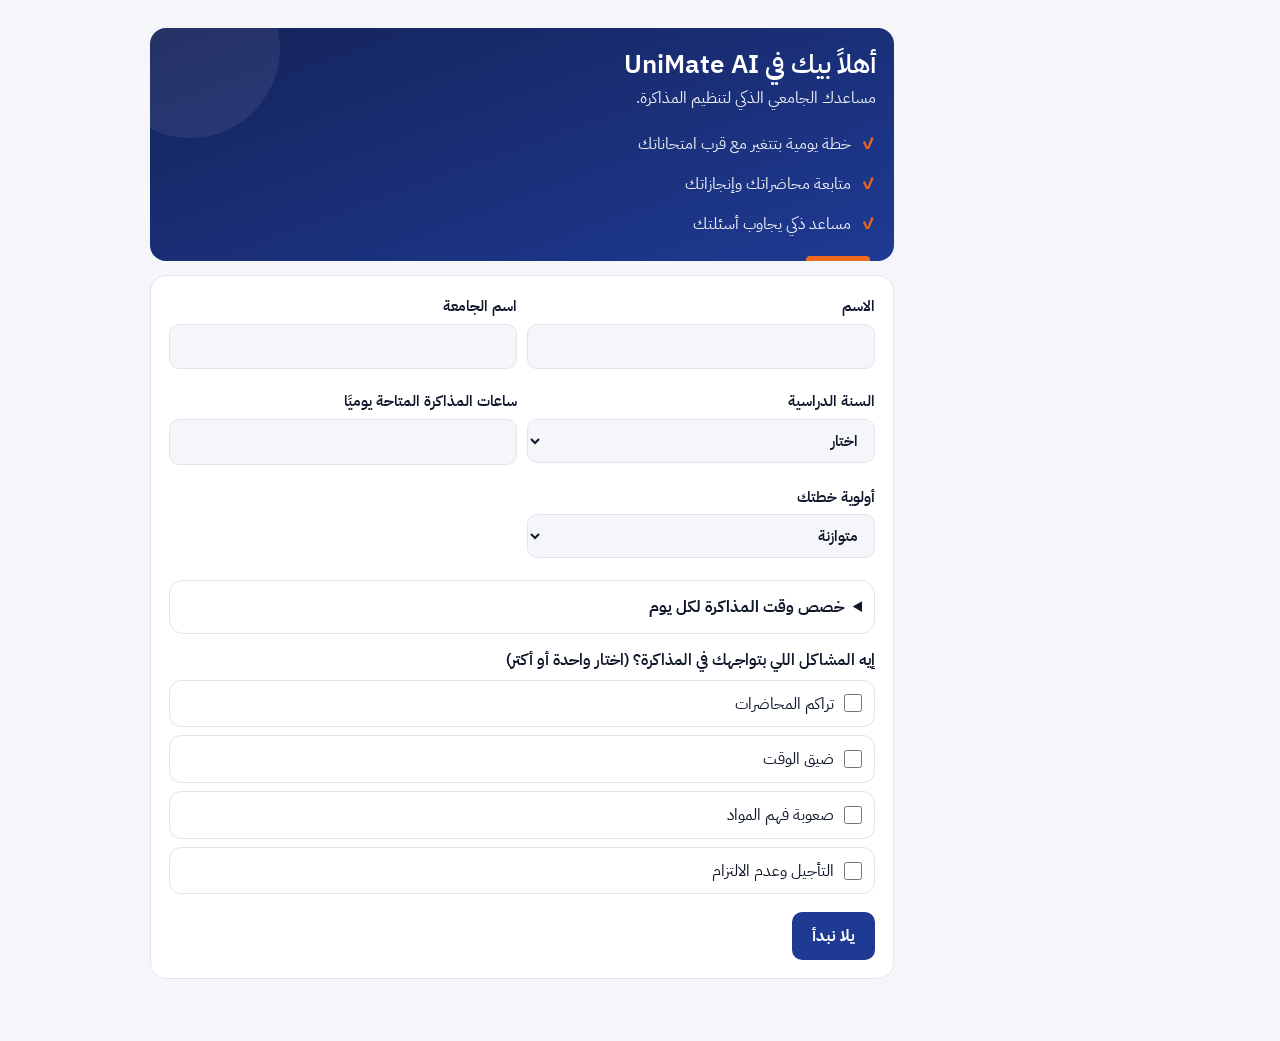
==== index.html @ f18b72de "Add files via upload" ====
<!DOCTYPE html>
<html lang="ar" dir="rtl">
<head>
<meta charset="UTF-8">
<meta name="viewport" content="width=device-width, initial-scale=1, viewport-fit=cover">
<link rel="manifest" href="manifest.webmanifest">
<meta name="theme-color" content="#1f3a93">
<meta name="mobile-web-app-capable" content="yes">
<meta name="apple-mobile-web-app-capable" content="yes">
<meta name="apple-mobile-web-app-title" content="UniMate">
<meta name="apple-mobile-web-app-status-bar-style" content="black-translucent">
<link rel="apple-touch-icon" href="apple-touch-icon.png">
<link rel="icon" href="icon-192.png">
<title>UniMate AI | مساعدك الجامعي الذكي</title>
<link rel="preconnect" href="https://fonts.googleapis.com">
<link rel="preconnect" href="https://fonts.gstatic.com" crossorigin>
<link href="https://fonts.googleapis.com/css2?family=IBM+Plex+Sans+Arabic:wght@400;500;600;700&display=swap" rel="stylesheet">
<style>
:root{--bg:#f5f6fa;--surface:#fff;--ink:#0f172a;--muted:#586177;--line:#e1e5ee;--brand:#1f3a93;--brand2:#1f3a93;--pink:#d6455d;--sun:#f26a1b;--mint:#0f9d6e;--sky:#0e8fd1;--soft:#e9edf8;--on:#0f172a;--shadow:0 1px 2px rgba(15,23,42,.05);
box-sizing:border-box;padding-top:env(safe-area-inset-top,0px);padding-bottom:env(safe-area-inset-bottom,0px)}
@media (prefers-color-scheme:dark){:root:not([data-theme="light"]){--bg:#0b1220;--surface:#131c30;--ink:#eaeef8;--muted:#9aa6c2;--line:#243149;--brand:#4f6fe8;--brand2:#4f6fe8;--soft:#19233f;--sun:#ff8a3d;--mint:#2fc79a;--sky:#4db5ec;--shadow:none}}
:root[data-theme="dark"]{--bg:#0b1220;--surface:#131c30;--ink:#eaeef8;--muted:#9aa6c2;--line:#243149;--brand:#4f6fe8;--brand2:#4f6fe8;--soft:#19233f;--sun:#ff8a3d;--mint:#2fc79a;--sky:#4db5ec;--shadow:none}
html{scroll-padding-top:env(safe-area-inset-top,0px)}
*{margin:0;padding:0;box-sizing:border-box}
[hidden]{display:none!important}
body{font-family:"IBM Plex Sans Arabic",Tahoma,"Segoe UI",Arial,sans-serif;background:var(--bg);color:var(--ink);line-height:1.7;min-height:100vh}
.wrap{max-width:800px;margin:0 auto;padding:16px 16px 110px}
.top{display:flex;align-items:center;gap:10px;padding:4px 0 16px;font-weight:800;font-size:1.15rem}
.logo{width:32px;height:32px;border-radius:10px;background:linear-gradient(135deg,var(--brand),var(--brand2));display:inline-grid;place-items:center;color:#fff;font-weight:800;font-size:1rem}
.beta{font-size:.7rem;font-weight:700;background:var(--soft);color:var(--brand);padding:0 10px;border-radius:99px}
.head{margin:4px 0 16px}
h2{font-size:1.55rem;font-weight:800;line-height:1.4}
h3{font-size:1.02rem;font-weight:800;margin-bottom:8px}
.muted{color:var(--muted)}
.card{background:var(--surface);border:1px solid var(--line);border-radius:18px;padding:18px;margin-bottom:14px;box-shadow:var(--shadow)}
.hero{background:linear-gradient(135deg,#1c35c4,var(--brand) 55%,#3f74ff);color:#fff;border:0;padding:24px}
.hero h2{font-size:1.6rem}
.hero p{opacity:.92}
.tiles{display:grid;grid-template-columns:repeat(3,1fr);gap:12px;margin-bottom:14px}
.tile{background:var(--surface);border:1px solid var(--line);border-radius:16px;padding:14px 16px;position:relative;overflow:hidden;box-shadow:var(--shadow)}
.tile::before{content:"";position:absolute;inset-block:0;inset-inline-start:0;width:5px;background:var(--a)}
.tile b{display:block;font-size:1.7rem;line-height:1.3;font-weight:800}
.tile span{font-size:.84rem;color:var(--muted);font-weight:600}
button{font:inherit;font-weight:700;background:var(--brand);color:#fff;border:0;border-radius:12px;padding:10px 20px;cursor:pointer;transition:filter .15s,transform .15s}
button:hover{filter:brightness(1.1)}
button:active{transform:scale(.98)}
button:disabled{opacity:.5;cursor:default}
button.ghost{background:transparent;color:var(--brand);border:1.5px solid var(--line)}
button.ghost:hover{background:var(--soft);filter:none}
button.sm{padding:5px 14px;font-size:.88rem}
:focus-visible{outline:3px solid var(--sky);outline-offset:2px}
label.f{display:block;font-weight:600;margin-bottom:10px;font-size:.94rem}
input[type=text],input[type=number],input[type=date],input[type=time],select{width:100%;font:inherit;color:var(--ink);background:var(--bg);border:1.5px solid var(--line);border-radius:12px;padding:9px 12px;margin-top:4px}
input:focus,select:focus{outline:none;border-color:var(--brand);box-shadow:0 0 0 3px var(--soft)}
.g2{display:grid;grid-template-columns:1fr 1fr;gap:10px}
.inl{display:flex;gap:8px;align-items:flex-end;flex-wrap:wrap}
.inl>*{flex:1;min-width:110px}
.inl>button{flex:0 0 auto}
.opt{display:flex;gap:10px;align-items:center;border:1.5px solid var(--line);border-radius:12px;padding:9px 12px;margin-bottom:8px;cursor:pointer}
.opt:has(input:checked){border-color:var(--brand);background:var(--soft)}
.opt input{accent-color:var(--brand);width:18px;height:18px}
fieldset{border:0;margin-bottom:10px}
legend{font-weight:600;margin-bottom:6px}
.bar{height:10px;border-radius:99px;background:var(--soft);overflow:hidden;margin:6px 0 12px}
.bar i{display:block;height:100%;background:var(--mint);border-radius:99px;transition:width .3s}
.row{display:flex;gap:12px;align-items:center;padding:10px 0;border-top:1px solid var(--line)}
.row:first-of-type{border-top:0}
.row input[type=checkbox]{width:20px;height:20px;accent-color:var(--mint)}
.row .t{flex:1}
.row .s{display:block;color:var(--muted);font-size:.84rem}
.row.done .n{text-decoration:line-through;color:var(--muted)}
.dot{width:10px;height:10px;border-radius:50%;flex:0 0 auto}
.chip{display:inline-block;border-radius:99px;padding:1px 12px;font-size:.84rem;font-weight:700;margin:2px 0 2px 6px;background:var(--soft)}
.chip.hot{background:var(--sun);color:var(--on)}
.timer{text-align:center}
.time{font-size:3.2rem;font-weight:800;font-variant-numeric:tabular-nums;line-height:1.2}
.timer .inl{justify-content:center}
.timer .inl>*{flex:0 0 auto}
.chat{display:grid;gap:8px;margin:12px 0;max-height:52vh;overflow-y:auto}
.msg{padding:10px 14px;border-radius:16px;white-space:pre-wrap;max-width:92%}
.msg.u{background:var(--brand);color:#fff;justify-self:start}
.msg.a{background:var(--soft);justify-self:end}
.wd{padding:10px 0;border-top:1px solid var(--line)}
.wd:first-of-type{border-top:0}
.wd.today b{color:var(--brand)}
.cls{background:var(--sky);color:var(--on)}
.badges{display:grid;grid-template-columns:repeat(auto-fit,minmax(120px,1fr));gap:10px}
.badge{text-align:center;border-radius:16px;padding:12px 6px;background:var(--soft);font-weight:700;font-size:.88rem}
.badge i{display:block;font-style:normal;font-size:1.8rem}
.badge.off{color:var(--muted);filter:grayscale(1);opacity:.6}
.bars{display:flex;gap:8px;align-items:flex-end;height:120px}
.bars div{flex:1;text-align:center;font-size:.75rem;color:var(--muted)}
.bars em{display:block;background:linear-gradient(var(--brand2),var(--brand));border-radius:8px 8px 0 0;min-height:4px}
.note{background:var(--soft);color:var(--ink);border-radius:14px;padding:12px 16px;margin-bottom:12px}
.empty{text-align:center;padding:28px 18px}
.feat{list-style:none;margin:0 0 16px}
.feat li{padding:6px 0 6px 0;color:var(--muted)}
.feat li::before{content:"✓";color:var(--mint);font-weight:800;margin-inline-end:10px}
.nav{position:fixed;bottom:calc(10px + env(safe-area-inset-bottom,0px));left:12px;right:12px;display:flex;justify-content:space-around;gap:2px;background:color-mix(in srgb,var(--surface) 88%,transparent);-webkit-backdrop-filter:blur(14px);backdrop-filter:blur(14px);border:1px solid var(--line);border-radius:24px;padding:6px;box-shadow:0 14px 34px -12px rgba(14,20,48,.35);z-index:5}
.nav .sec{display:none}
.nav button{background:none;box-shadow:none;color:var(--muted);padding:6px 2px;font-size:.72rem;line-height:1.3;flex:1;border-radius:12px;font-weight:600;display:flex;flex-direction:column;align-items:center;gap:1px}
.nav button .ic{display:block;height:22px}
.nav button[aria-current=page],.nav button.cur{color:var(--brand);background:var(--soft)}
.nav .more .ic svg{stroke-width:3.8}
.nav .more[aria-expanded=true]{color:var(--brand);background:var(--soft)}
.moreback{position:fixed;inset:0;z-index:6;background:rgba(14,20,48,.35)}
.moremenu{position:fixed;z-index:7;left:12px;bottom:calc(86px + env(safe-area-inset-bottom,0px));width:min(240px,calc(100vw - 24px));background:var(--surface);border:1px solid var(--line);border-radius:20px;padding:8px;box-shadow:0 20px 44px -14px rgba(14,20,48,.45);transform-origin:bottom left;animation:pop .16s ease-out}
.moremenu button{display:flex;align-items:center;gap:12px;width:100%;background:none;box-shadow:none;color:var(--ink);padding:11px 12px;border-radius:14px;font-size:.98rem;text-align:start}
.moremenu button:hover{background:var(--soft);filter:none}
.moremenu button[aria-current=page]{color:var(--brand);background:var(--soft)}
@keyframes pop{from{opacity:0;transform:translateY(8px) scale(.96)}to{opacity:1;transform:none}}
.bside{display:none}
.toast{position:fixed;left:50%;transform:translateX(-50%);bottom:calc(96px + env(safe-area-inset-bottom,0px));background:var(--ink);color:var(--bg);padding:10px 20px;border-radius:12px;font-weight:600;z-index:20;box-shadow:var(--shadow)}
dialog{border:0;border-radius:20px;padding:22px;max-width:340px;width:90%;margin:auto;background:var(--surface);color:var(--ink);box-shadow:0 20px 50px rgba(0,0,0,.3)}
dialog::backdrop{background:rgba(14,20,48,.55)}
dialog .inl{margin-top:16px;justify-content:flex-end}
dialog .inl>*{flex:0 0 auto}
@media (min-width:900px){
body{padding-inline-start:236px}
.top{display:none}
.wrap{padding:28px 28px 48px}
.nav{top:0;bottom:0;left:auto;right:0;width:236px;flex-direction:column;justify-content:flex-start;gap:4px;border:0;border-inline-start:1px solid var(--line);border-radius:0;box-shadow:none;background:var(--surface);-webkit-backdrop-filter:none;backdrop-filter:none;padding:22px 14px}
.nav .sec{display:flex}
.nav .more,#more{display:none!important}
.nav button{flex:0 0 auto;flex-direction:row;gap:12px;font-size:.98rem;padding:10px 14px;justify-content:flex-start}
.bside{display:flex;align-items:center;gap:10px;font-weight:800;font-size:1.15rem;padding:0 6px 18px}
.toast{bottom:28px}
}
@media (max-width:520px){.g2{grid-template-columns:1fr}.hero h2{font-size:1.35rem}.tiles{gap:8px}.tile{padding:12px}.tile b{font-size:1.4rem}}
@media (prefers-reduced-motion:reduce){*{transition:none!important}}
.forest{display:flex;flex-wrap:wrap;gap:4px;font-size:30px;line-height:1.2}
.lb{display:flex;gap:10px;align-items:center;padding:10px 12px;border-radius:12px}
.lb.me{background:color-mix(in srgb,var(--brand) 16%,transparent)}.lb .n{flex:1}.lb .r{width:30px;text-align:center}
@media (max-width:520px){input[type=text],input[type=number],input[type=date],input[type=time],select,textarea{font-size:16px}}
html{-webkit-tap-highlight-color:transparent}body{overscroll-behavior-y:none}
.picks{display:flex;gap:6px;flex-wrap:wrap;justify-content:center;margin:8px 0}
button.ghost.on{background:var(--soft);border-color:var(--brand)}
.plant{font-size:3.4rem;line-height:1.2;margin-top:4px}
.lb .bar{margin:2px 0 0;height:6px}
textarea{width:100%;font:inherit;color:var(--ink);background:var(--bg);border:1.5px solid var(--line);border-radius:12px;padding:9px 12px;margin-top:6px;resize:vertical}
textarea:focus{outline:none;border-color:var(--brand);box-shadow:0 0 0 3px var(--soft)}
body{background:radial-gradient(120% 55% at 100% 0,var(--soft),transparent 65%) fixed,var(--bg)}
.logo{box-shadow:0 6px 14px -6px var(--brand)}
.card{border-radius:22px;padding:20px}
.hero{position:relative;overflow:hidden;box-shadow:0 18px 40px -18px rgba(37,71,240,.55)}
.hero>*{position:relative;z-index:1}
.hero::before,.hero::after{content:"";position:absolute;border-radius:50%;background:rgba(255,255,255,.13)}
.hero::before{width:180px;height:180px;inset-inline-end:-50px;top:-70px}
.hero::after{width:100px;height:100px;inset-inline-end:90px;bottom:-60px;background:var(--sun);opacity:.3}
.tile{border-radius:18px}
.tile b{color:var(--ink)}
button{box-shadow:0 8px 16px -10px var(--brand)}
button.ghost,button.sm.ghost{box-shadow:none}
.opt{border-radius:14px}
.msg{border-radius:18px}
.card h3{font-size:1.06rem}
@media (min-width:900px){.nav .sec{display:flex}}
/* المساعد والاختبارات */
.picks,.seg{display:flex;gap:4px;background:var(--soft);padding:4px;border-radius:16px}
.picks{margin:4px 0 14px}
.picks button.ghost,.seg button.ghost{flex:1;background:transparent;border:0;color:var(--muted);border-radius:12px;box-shadow:none;padding:8px 10px}
.picks button.ghost.on,.seg button.ghost.on{background:var(--surface);color:var(--brand);box-shadow:var(--shadow)}
.seg{margin-top:4px}
.stack>div{margin-top:12px}
.sugg{display:flex;gap:8px;overflow-x:auto;padding:2px 0 12px;margin-bottom:2px;scrollbar-width:none}
.sugg::-webkit-scrollbar{display:none}
.sugg button{flex:0 0 auto;white-space:nowrap;border-radius:99px;background:var(--surface);box-shadow:none}
.chatcard{padding:14px}
.chat{min-height:240px;max-height:55vh;padding:4px 2px 8px;align-content:start;grid-auto-rows:max-content}
.msg{padding:11px 15px;line-height:1.75;width:fit-content;max-width:min(92%,680px)}
.msg.u{background:linear-gradient(135deg,var(--brand),var(--brand2));border-end-start-radius:6px;box-shadow:0 8px 18px -12px var(--brand)}
.msg.a{background:var(--bg);border:1px solid var(--line);border-end-end-radius:6px}
.composer{display:flex;gap:8px;align-items:center;background:var(--bg);border:1.5px solid var(--line);border-radius:99px;padding:5px 6px 5px 5px}
.composer:focus-within{border-color:var(--brand);box-shadow:0 0 0 3px var(--soft)}
.composer input[type=text]{flex:1;min-width:0;border:0;background:transparent;margin:0;box-shadow:none;padding:8px 14px}
.send{flex:0 0 auto;width:40px;height:40px;padding:0;border-radius:50%;display:grid;place-items:center;background:linear-gradient(135deg,var(--brand),var(--brand2))}.send svg{width:19px;height:19px}
.big{width:100%;padding:13px;font-size:1.05rem;margin-top:14px;background:linear-gradient(135deg,var(--brand),var(--brand2))}
input[type=file]{width:100%;font:inherit;color:var(--muted);background:var(--bg);border:2px dashed var(--line);border-radius:16px;padding:14px;margin-top:6px;cursor:pointer}
input[type=file]::file-selector-button{font:inherit;font-weight:700;background:var(--soft);color:var(--brand);border:0;border-radius:10px;padding:6px 14px;margin-inline-end:12px;cursor:pointer}
.qq{font-size:1.2rem;line-height:1.7;margin:8px 0 14px}
.opt.mc{position:relative;padding:12px 14px;gap:12px;border-radius:16px}
.opt.mc input{position:absolute;opacity:0;pointer-events:none}
.opt.mc:has(input:focus-visible){outline:3px solid var(--sky);outline-offset:2px}
.lt{flex:0 0 auto;width:32px;height:32px;border-radius:10px;display:grid;place-items:center;background:var(--soft);color:var(--brand);font-weight:800}
.opt.mc:has(input:checked) .lt{background:var(--brand);color:#fff}
.ring{width:140px;height:140px;border-radius:50%;margin:8px auto 12px;display:grid;place-items:center;position:relative;background:conic-gradient(var(--c) calc(var(--p)*1%),var(--soft) 0)}
.ring::before{content:"";position:absolute;inset:12px;border-radius:50%;background:var(--surface)}
.ring b{position:relative;font-size:2.1rem;font-weight:800;font-variant-numeric:tabular-nums}
.grp{border-radius:14px;padding:10px 14px;margin-top:10px}
.grp p+p{margin-top:4px}
.grp.ok{background:color-mix(in srgb,var(--mint) 15%,transparent)}
.grp.warn{background:color-mix(in srgb,var(--sun) 18%,transparent)}
.grp.tip{background:color-mix(in srgb,var(--sky) 15%,transparent)}
.qr{border-inline-start:5px solid var(--line)}
.qr.ok{border-inline-start-color:var(--mint)}
.qr.part{border-inline-start-color:var(--sun)}
.qr.bad{border-inline-start-color:var(--pink)}
.ans{border-radius:10px;padding:6px 12px;margin:6px 0;background:var(--bg)}
.ans.ok{background:color-mix(in srgb,var(--mint) 16%,transparent)}
.ans.bad{background:color-mix(in srgb,var(--pink) 14%,transparent)}
:root{--fd:"IBM Plex Sans Arabic",Tahoma,sans-serif}
h2,h3,.top,.bside,.logo,.tile b,.time,.ring b,.lt,.badge{font-family:var(--fd)}
h2{font-weight:700;line-height:1.5}
h3{font-weight:600}
.tile span,.muted{font-weight:500}
/* هوية احترافية: خط واحد، ألوان هادية، أسطح مسطحة */
body{background:var(--bg);font-size:1.02rem}
h2{font-weight:600;font-size:1.5rem}
h3{font-weight:600}
.tile b,.ring b{font-weight:600}
.logo{box-shadow:none;border-radius:9px}
.card{border-radius:16px;padding:18px;box-shadow:none}
.hero{background:linear-gradient(160deg,#14235a,var(--brand));box-shadow:none}
.hero::before{background:#fff;opacity:.07}
.hero::after{width:64px;height:5px;inset-inline-start:24px;inset-inline-end:auto;bottom:0;border-radius:4px 4px 0 0;background:var(--sun);opacity:1}
.tile{border-radius:14px;box-shadow:none}
button{box-shadow:none;border-radius:10px}
.big,.send{box-shadow:none}
.opt,.opt.mc{border-radius:12px}
.msg{border-radius:14px}
.msg.u{box-shadow:none}
input[type=text],input[type=number],input[type=date],input[type=time],select,textarea{border-radius:10px}
.moremenu{border-radius:16px;box-shadow:0 12px 32px -12px rgba(17,24,39,.35)}
@media (max-width:899px){.nav{border-radius:18px;box-shadow:0 8px 24px -12px rgba(17,24,39,.3)}}
/* الرئيسية */
.herobox{display:flex;align-items:center;justify-content:space-between;gap:16px}
.hero .dt{font-size:.85rem;opacity:.8;margin-bottom:2px}
.hero .ring.mini{flex:0 0 auto;width:76px;height:76px;margin:0;background:conic-gradient(var(--sun) calc(var(--p)*1%),rgba(255,255,255,.22) 0)}
.hero .ring.mini::before{inset:7px;background:rgba(10,20,70,.55)}
.hero .ring.mini b{font-size:1rem;color:#fff}
.exam{display:flex;align-items:center;gap:16px}
.exam .d{flex:0 0 auto;min-width:78px;text-align:center;border-radius:14px;padding:10px 8px;background:var(--soft);color:var(--brand)}
.exam .d b{display:block;font-size:1.9rem;line-height:1.15;font-weight:700;font-variant-numeric:tabular-nums}
.exam .d span{font-size:.8rem;font-weight:600}
.exam.hot .d{background:var(--sun);color:var(--on)}
.exam .i{display:grid;gap:2px}
.exam .i h3{margin:0}
.hd{display:flex;align-items:center;justify-content:space-between;margin-bottom:8px}
.hd h3{margin:0}
.mins{font-size:.82rem;font-weight:600;color:var(--muted);background:var(--bg);border-radius:99px;padding:2px 10px;white-space:nowrap}
.row{padding:12px 0}
.plan-options{border:1px solid var(--line);border-radius:14px;padding:12px;margin:12px 0}.plan-options>summary{font-weight:700;cursor:pointer}.plan-options .g2{margin-top:12px}
.missed-plan{border-inline-start:4px solid var(--sun)}.missed-plan h3{margin:0 0 8px}.missed-plan p{margin:6px 0}
/* الغابة */
.forest-streak{display:flex;align-items:center;gap:14px;background:linear-gradient(120deg,color-mix(in srgb,var(--sun) 13%,var(--surface)),var(--surface));border-color:color-mix(in srgb,var(--sun) 40%,var(--line))}.forest-streak .fire{font-size:2rem}.forest-streak h3{margin:0}.forest-streak p{margin:2px 0}.forest-streak.active .fire{filter:drop-shadow(0 0 8px #f26a1b)}.garden{position:relative;overflow:hidden;border-radius:14px;padding:16px 12px 0;margin-bottom:12px;background:linear-gradient(var(--soft),color-mix(in srgb,var(--mint) 12%,var(--surface)))}.forest-head{display:flex;align-items:flex-start;justify-content:space-between;gap:12px;margin:4px 0 16px}.forest-head h2{font-size:1.5rem}.forest-rank{width:46px;height:46px;flex:0 0 46px;padding:0;display:grid;place-items:center;font-size:1.35rem;border-radius:14px}.forest-rank[aria-expanded="true"]{background:var(--soft);color:var(--brand);border-color:var(--brand)}
.garden .forest{position:relative;z-index:1;align-items:flex-end;gap:0 4px;padding-bottom:16px;font-size:32px;line-height:1.1}
.garden::after{content:"";position:absolute;inset-inline:0;bottom:0;height:16px;background:color-mix(in srgb,var(--mint) 38%,var(--surface))}
.garden.empty{padding:26px 16px;text-align:center}
.garden.empty::after{display:none}
.lb:not(:last-child){border-bottom:1px solid var(--line)}
.lb.me{border-radius:12px;border-bottom-color:transparent}
.lb-person{display:flex;align-items:center;justify-content:space-between;gap:8px}.lb-streak{flex:0 0 auto;border-radius:999px;padding:2px 8px;background:color-mix(in srgb,var(--sun) 16%,var(--surface));color:var(--ink);font-size:.78rem;font-weight:700;white-space:nowrap}
.lb .r{font-size:1.2rem}
.lb:first-child .bar i{background:var(--sun)}
/* الجدول والامتحانات */
.wd{display:grid;grid-template-columns:78px 1fr;gap:12px;align-items:start;padding:12px 0}
.wd .dl{display:grid;line-height:1.4}
.wd .dl span{font-size:.82rem}
.wd.today{background:var(--soft);border-radius:14px;padding:12px;border-top-color:transparent}
.wd.today .dl b{color:var(--brand)}
.dc{display:flex;flex-wrap:wrap;gap:6px;align-items:center;min-height:30px}
.dc .chip{margin:0}
.chip.cls{background:color-mix(in srgb,var(--sky) 18%,transparent);color:var(--ink)}
.chip.cls b{color:var(--brand)}
.chip.st{background:var(--bg);border:1px solid var(--line);display:inline-flex;align-items:center;gap:6px}
.wd.today .chip.st{background:var(--surface)}
.exam .d b.t{font-size:1.05rem;line-height:1.6}
.exam.past{opacity:.6}
/* تقدمي */
.lvl{display:flex;align-items:center;gap:16px}
.lvl .ring{flex:0 0 auto;width:88px;height:88px;margin:0}
.lvl .ring::before{inset:9px}
.lvl .ring b{font-size:1.6rem}
.lvl h3{margin-bottom:2px}
.bars em{background:var(--brand);opacity:.5}
.bars .today em{background:var(--sun);opacity:1}
.bars .today{color:var(--ink);font-weight:600}
.badge:not(.off){border:1px solid color-mix(in srgb,var(--brand) 25%,transparent)}
.badge.off{background:transparent;border:1px dashed var(--line)}
/* حسابي والترحيب */
.who{display:flex;align-items:center;gap:14px}
.who h3{margin:0}
.av{flex:0 0 auto;width:52px;height:52px;border-radius:50%;display:grid;place-items:center;background:var(--brand);color:#fff;font-family:var(--fd);font-weight:600;font-size:1.4rem}
.hero .feat{margin:12px 0 0}
.hero .feat li{color:#fff;opacity:.92}
.hero .feat li::before{color:var(--sun)}
:root[data-theme="light"]{color-scheme:light}
:root[data-theme="dark"]{color-scheme:dark}
@media (prefers-color-scheme:dark){:root:not([data-theme="light"]){color-scheme:dark}}
.forest-quest{border:1px solid color-mix(in srgb,var(--mint) 30%,var(--line));background:linear-gradient(145deg,color-mix(in srgb,var(--mint) 9%,var(--surface)),var(--surface))}.questline{display:flex;align-items:center;gap:10px;margin:12px 0}.questline>span:first-child{font-size:1.5rem}.questline>div{flex:1}.questline b{display:block}.questline small{color:var(--muted)}.questline .bar{margin:6px 0 0}.quest-reward{border-radius:12px;background:color-mix(in srgb,var(--sun) 14%,var(--surface));padding:10px 12px;margin-top:10px}
/* التايمر */
.ring.tring{width:200px;height:200px;margin:14px auto}
.tring>*{position:relative}
.tring .plant{font-size:2.6rem;margin:0;line-height:1.1}
.tring .time{font-size:2.5rem;line-height:1.2}
.timer .picks button{padding:8px 4px;font-size:.85rem}
.timer #tGo{min-width:140px}
/* أرض الزراعة */
.plot{display:grid;grid-template-columns:repeat(6,1fr);gap:6px;padding:10px;border-radius:16px;background:color-mix(in srgb,var(--mint) 16%,var(--surface));border:1px solid var(--line)}
.cell{position:relative;aspect-ratio:1;border-radius:10px;display:grid;place-items:center;font-size:clamp(20px,6.4vw,32px);line-height:1;background:color-mix(in srgb,#9a6b3f 24%,var(--surface))}
.cell:not(.on)::after{content:"";width:5px;height:5px;border-radius:50%;background:color-mix(in srgb,#6b4423 40%,transparent)}
.cell.next{outline:2px dashed var(--mint);outline-offset:-3px}
.cell.next::after{content:"+";width:auto;height:auto;border-radius:0;background:none;color:var(--mint);font-size:1.1rem;font-weight:700}
.cell.on{background:color-mix(in srgb,var(--mint) 22%,var(--surface))}
.cell.new{background:color-mix(in srgb,var(--mint) 38%,var(--surface))}
.cell.new span{display:block;animation:plant .9s cubic-bezier(.3,1.5,.5,1) both}
.cell.new::before{content:"";position:absolute;inset:0;border-radius:10px;border:2px solid var(--mint);animation:ripple 1.3s ease-out both}
@keyframes plant{0%{transform:translateY(12px) scale(0);opacity:0}60%{transform:translateY(-4px) scale(1.3);opacity:1}100%{transform:none}}
@keyframes ripple{0%{transform:scale(.7);opacity:1}100%{transform:scale(1.35);opacity:0}}
@media (prefers-reduced-motion:reduce){.cell.new span,.cell.new::before{animation:none}}
:root{--sky1:#bfe0ff;--sky2:#f4faff;--sunc:#ffc31f;--hill1:#a9d6b8;--hill2:#84c79e;--gs1:#93d392;--gs2:#4fa86a;--leaf-a:#2fa05a;--leaf-b:#43b86c;--leaf-c:#238a4d;--pine:#1f7a4a;--trunk:#7a5230;--blossom:#f6a8c4;--blossom2:#e56f9c;--day:1;--night:0;}
@media (prefers-color-scheme:dark){:root:not([data-theme="light"]){--sky1:#0a1330;--sky2:#1b2a5c;--hill1:#1d4a45;--hill2:#17573f;--gs1:#1d6b4a;--gs2:#0f4a35;--leaf-a:#2d8a55;--leaf-b:#3aa066;--leaf-c:#1f6f43;--pine:#17603b;--trunk:#6a4a2e;--blossom:#e48ab0;--blossom2:#c95a86;--day:0;--night:1;}}
:root[data-theme="dark"]{--sky1:#0a1330;--sky2:#1b2a5c;--hill1:#1d4a45;--hill2:#17573f;--gs1:#1d6b4a;--gs2:#0f4a35;--leaf-a:#2d8a55;--leaf-b:#3aa066;--leaf-c:#1f6f43;--pine:#17603b;--trunk:#6a4a2e;--blossom:#e48ab0;--blossom2:#c95a86;--day:0;--night:1;}
.scene{border-radius:18px;overflow:hidden;border:1px solid color-mix(in srgb,var(--mint) 24%,var(--line));background:var(--sky1);box-shadow:0 12px 28px -18px rgba(17,55,39,.42)}
.scene svg{display:block;width:100%;height:auto}
.scene .s1{stop-color:var(--sky1)}.scene .s2{stop-color:var(--sky2)}
.scene .gs1{stop-color:var(--gs1)}.scene .gs2{stop-color:var(--gs2)}
.scene .day{opacity:var(--day)}.scene .night{opacity:var(--night)}
.scene .sun{fill:var(--sunc)}.scene .glow{fill:var(--sunc);opacity:.25}
.scene .moon{fill:#f3f1de}.scene .star{fill:#fff}.scene .cloud{fill:#fff;opacity:.85}
.scene .h1{fill:var(--hill1)}.scene .h2{fill:var(--hill2)}
.scene .gb{fill:#fff;opacity:.08}
.scene .tuft{fill:none;stroke:var(--gs2);stroke-width:1.6;stroke-linecap:round;opacity:.75}
.scene .sh{fill:#000;opacity:.15}
.scene .tkf{fill:var(--trunk)}.scene .tks{fill:none;stroke:var(--trunk);stroke-linecap:round}
.scene .l0{fill:var(--leaf-a)}.scene .l1{fill:var(--leaf-b)}.scene .l2{fill:var(--leaf-c)}
.scene .pn{fill:var(--pine)}
.scene .fr{fill:none;stroke:var(--leaf-b);stroke-width:3.4;stroke-linecap:round}
.scene .bl{fill:var(--blossom)}.scene .bl2{fill:var(--blossom2)}.scene .flowers{transform-box:fill-box;transform-origin:center;animation:flower-open .7s ease-out both}.scene .flowers circle{filter:drop-shadow(0 1px 1px rgba(92,39,57,.2))}
@keyframes flower-open{from{opacity:0;transform:scale(.2)}to{opacity:1;transform:scale(1)}}
.scene .hl{fill:#fff;opacity:.13}
.scene .gw{transform-box:fill-box;transform-origin:50% 100%}
.scene .gw.new{animation:sprout 1.1s cubic-bezier(.3,1.4,.5,1) both}
.scene .rip{fill:none;stroke:#fff;stroke-width:1.5;transform-box:fill-box;transform-origin:center;animation:rip 1.3s ease-out both}.scene .rare-tree{filter:drop-shadow(0 0 5px #f6a8c4)}.scene [data-tree-index]{cursor:pointer}
@keyframes sprout{0%{transform:scale(0)}60%{transform:scale(1.15,1.28)}100%{transform:none}}
@keyframes rip{0%{transform:scale(.4);opacity:.9}100%{transform:scale(2.6);opacity:0}}
@media (prefers-reduced-motion:reduce){.scene .gw.new{animation:none}.scene .rip{display:none}}
/* تحسين الصفحة الرئيسية */
.home-page{display:grid;gap:16px;max-width:900px;margin:0 auto}
.home-page>.card,.home-page>.tiles{margin:0}
.home-page .herobox{min-height:180px;padding:24px 26px}
.home-page .hero .dt{display:inline-flex;align-items:center;gap:6px;margin:0 0 8px;padding:5px 10px;border:1px solid rgba(255,255,255,.2);border-radius:99px;background:rgba(255,255,255,.08);font-weight:500}
.home-page .hero h2{font-size:1.65rem;margin:0 0 4px}
.home-page .hero p:not(.dt){margin:0;max-width:48ch;line-height:1.8}
.home-cta{margin-top:16px;padding:9px 15px;border:1px solid rgba(255,255,255,.32);border-radius:11px;background:rgba(255,255,255,.12);color:#fff;font-weight:600;transition:background .18s,transform .18s}
.home-cta:hover{background:rgba(255,255,255,.2);transform:translateY(-1px)}
.home-page .hero .ring.mini{width:84px;height:84px}
.home-page .home-stats{gap:12px;margin:0}
.home-page .home-stats .tile{min-height:92px;padding:14px 16px 12px;border-radius:15px;background:var(--surface);transition:transform .18s,border-color .18s}
.home-page .home-stats .tile:hover{transform:translateY(-2px);border-color:color-mix(in srgb,var(--a) 42%,var(--line))}
.home-page .home-stats .tile b{font-size:1.55rem;font-variant-numeric:tabular-nums}
.home-page .home-stats .tile span{display:block;margin-top:3px}
.home-page .exam{padding:16px 18px;border-inline-start:3px solid var(--sky)}
.home-page .exam.hot{border-inline-start-color:var(--sun)}
.home-page .daily-plan{padding:20px 22px}
.home-page .daily-plan .hd{align-items:center;margin-bottom:12px}
.home-page .section-kicker{display:block;margin-bottom:2px;color:var(--brand);font-size:.78rem;font-weight:700;letter-spacing:.02em}
.home-page .daily-plan .hd h3{font-size:1.2rem}
.home-page .plan-mode{display:inline-flex;align-items:center;justify-content:center;padding:6px 10px;border:1px solid var(--line);border-radius:99px;background:var(--bg);color:var(--muted);font-size:.78rem;font-weight:600;white-space:nowrap}
.home-page .bar{height:8px;margin:12px 0 8px}
.home-page .daily-plan .row{gap:12px;padding:13px 4px;border-color:color-mix(in srgb,var(--line) 75%,transparent)}
.home-page .daily-plan .row:first-of-type{border-top:0}
.home-page .daily-plan .mins{padding:4px 10px}
@media(max-width:520px){.home-page{gap:12px}.home-page .herobox{min-height:150px;padding:18px;gap:10px}.home-page .hero h2{font-size:1.35rem}.home-page .hero .ring.mini{width:66px;height:66px}.home-page .home-stats{gap:7px}.home-page .home-stats .tile{min-height:82px;padding:11px 9px}.home-page .home-stats .tile b{font-size:1.3rem}.home-page .home-stats .tile span{font-size:.75rem}.home-page .daily-plan{padding:16px 14px}.home-page .daily-plan .hd{align-items:flex-start;gap:8px}.home-page .plan-mode{font-size:.7rem;padding:5px 8px}}/* لمسات التوازن البصري للوحة الرئيسية */
.home-page{gap:14px}
.home-page .hero{background:linear-gradient(135deg,#17264b 0%,color-mix(in srgb,var(--brand) 76%,#17264b) 58%,var(--brand) 100%);border-radius:18px}
.home-page .hero::after{display:none}
.home-page .hero::before{width:220px;height:220px;inset-inline-end:-72px;top:-112px;background:#fff;opacity:.06}
.home-page .hero .dt{border-color:rgba(255,255,255,.16);background:rgba(255,255,255,.07);letter-spacing:.01em}
.home-page .home-cta{display:inline-flex;align-items:center;gap:7px;background:#fff;color:#17264b;border:0;font-weight:700;padding:10px 16px;box-shadow:0 5px 14px rgba(4,12,35,.16)}
.home-page .home-cta:hover{background:#f2f5ff;transform:translateY(-1px)}
.home-page .home-stats .tile{overflow:hidden;border:1px solid var(--line);box-shadow:0 2px 8px rgba(10,20,50,.025)}
.home-page .home-stats .tile::before{width:3px}
.home-page .home-stats .tile b{letter-spacing:-.02em}
.home-page .exam{border-radius:16px;background:linear-gradient(100deg,var(--surface),color-mix(in srgb,var(--sky) 5%,var(--surface)))}
.home-page .daily-plan{border-radius:18px;border-top:2px solid color-mix(in srgb,var(--brand) 55%,var(--line))}
.home-page .daily-plan .row{border-radius:10px;transition:background .16s,padding .16s}
.home-page .daily-plan .row:hover{background:color-mix(in srgb,var(--soft) 58%,transparent);padding-inline:9px}
.home-page .daily-plan .row.done{opacity:.78}
.home-page .daily-plan .dot{box-shadow:0 0 0 3px color-mix(in srgb,var(--soft) 72%,transparent)}
@media(max-width:520px){.home-page{gap:11px}.home-page .hero{border-radius:16px}.home-page .home-cta{padding:8px 12px;font-size:.86rem}.home-page .daily-plan .row:hover{padding-inline:4px}}/* بطاقة المزاج اليومية */
.mood-card{padding:18px 20px;border-radius:18px;background:linear-gradient(120deg,color-mix(in srgb,var(--brand) 4%,var(--surface)),var(--surface))}
.mood-heading{display:flex;align-items:center;gap:11px;margin-bottom:14px}
.mood-spark{display:grid;place-items:center;flex:0 0 38px;height:38px;border-radius:12px;background:var(--soft);color:var(--brand);font-size:1.2rem}
.mood-heading h3{margin:0 0 2px;font-size:1.05rem}
.mood-heading p{margin:0;font-size:.84rem}
.mood-grid{display:grid;grid-template-columns:repeat(3,minmax(0,1fr));gap:9px}
.mood-option{display:flex;flex-direction:column;align-items:center;justify-content:center;gap:5px;min-height:72px;padding:9px 6px;border:1px solid var(--line);border-radius:13px;background:var(--surface);color:var(--ink);font:inherit;font-size:.88rem;font-weight:600;box-shadow:none;transition:border-color .16s,background .16s,transform .16s}
.mood-option:hover{transform:translateY(-1px);border-color:color-mix(in srgb,var(--brand) 40%,var(--line))}
.mood-option.selected{border-color:var(--brand);background:var(--soft);color:var(--brand);box-shadow:0 0 0 2px color-mix(in srgb,var(--brand) 10%,transparent)}
.mood-emoji{font-size:1.25rem;line-height:1.2}
.mood-tip{display:flex;align-items:center;justify-content:space-between;gap:12px;margin-top:12px;padding:11px 12px;border-radius:12px;background:color-mix(in srgb,var(--mint) 9%,var(--surface));border:1px solid color-mix(in srgb,var(--mint) 20%,var(--line))}
.mood-tip p{margin:0;font-size:.88rem;line-height:1.65}
.mood-tip button{flex:0 0 auto;white-space:nowrap}
@media(max-width:520px){.mood-card{padding:15px}.mood-grid{gap:7px}.mood-option{min-height:68px;font-size:.82rem}.mood-tip{align-items:stretch;flex-direction:column}.mood-tip button{width:100%}}/* إرشادات عملية حسب المزاج */
.mood-context{margin-top:2px!important;font-size:.78rem!important}
.mood-guidance{margin-top:13px;padding:14px;border:1px solid var(--line);border-radius:14px;background:var(--bg)}
.mood-target{display:grid;gap:3px}
.mood-target-label{color:var(--brand);font-size:.76rem;font-weight:700}
.mood-target b{font-size:1rem}
.mood-target p{margin:0;font-size:.82rem}
.mood-steps{display:grid;gap:8px;list-style:none;margin:13px 0;padding:0}
.mood-steps li{display:flex;align-items:flex-start;gap:9px;font-size:.85rem;line-height:1.55}
.step-num{display:grid;place-items:center;flex:0 0 22px;height:22px;border-radius:50%;background:var(--soft);color:var(--brand);font-size:.74rem;font-weight:700}
.mood-start{width:100%;margin-top:2px}/* نظام مرئي موحد للرئيسية */
.home-page{--home-accent:var(--brand);--home-support:var(--mint);gap:15px}
.home-page .card:not(.hero){border:1px solid var(--line);border-radius:17px;background:var(--surface);padding:19px 21px}
.home-page .hero{border-radius:18px;background:linear-gradient(135deg,#17264b 0%,color-mix(in srgb,var(--brand) 80%,#17264b) 64%,var(--brand) 100%)}
.home-page .hero::after{display:none}
.home-page .hero h2{font-size:1.55rem;line-height:1.4;font-weight:700}
.home-page .home-cta{display:inline-flex;align-items:center;justify-content:center;gap:8px;background:#fff;color:#17264b;border:0;border-radius:11px;font-weight:700;padding:10px 16px}
.home-page .home-cta .ic,.home-page .mood-start .ic{display:inline-flex;height:20px}
.home-page .home-cta .ic svg,.home-page .mood-start .ic svg{width:19px;height:19px}
.home-page .home-stats .tile{border:1px solid var(--line);border-radius:15px;background:var(--surface);padding:13px 16px}
.home-page .home-stats .tile::before{width:3px}
.home-page .home-stats .tile b{font-size:1.55rem;color:var(--ink);font-weight:700}
.home-page .metric-label{display:flex!important;align-items:center;gap:7px;margin-top:5px;color:var(--muted);font-size:.82rem}
.home-page .metric-icon{display:inline-flex;align-items:center;color:var(--home-accent)}
.home-page .metric-icon .ic{display:inline-flex;height:17px}
.home-page .metric-icon svg{width:16px;height:16px}
.home-page .home-stats .tile:nth-child(2) .metric-icon{color:var(--home-support)}
.home-page .mood-spark .ic,.home-page .mood-icon .ic{display:inline-flex;height:22px}
.home-page .mood-spark svg,.home-page .mood-icon svg{width:21px;height:21px}
.home-page .mood-icon{display:inline-flex;color:var(--home-accent)}
.home-page .mood-option.selected .mood-icon{color:var(--home-support)}
.home-page .mood-option{border-radius:12px}
.home-page .mood-guidance{border-radius:12px;background:color-mix(in srgb,var(--home-support) 5%,var(--surface))}
.home-page .mood-start{display:flex;align-items:center;justify-content:center;gap:8px;background:var(--home-accent);color:#fff;border-radius:11px}
.home-page .section-kicker,.home-page .mood-target-label{color:var(--home-accent)}
.home-page .exam{border-radius:15px}
@media(max-width:520px){.home-page{gap:11px}.home-page .card:not(.hero){padding:15px}.home-page .hero h2{font-size:1.35rem}.home-page .home-cta{padding:8px 12px;font-size:.86rem}.home-page .home-stats .tile{padding:11px 9px}.home-page .metric-label{font-size:.72rem;gap:5px}}/* شكل بديل لبطاقة المزاج */
.home-page .mood-card{position:relative;overflow:hidden;border-inline-start:3px solid var(--home-accent);background:linear-gradient(115deg,color-mix(in srgb,var(--home-accent) 3%,var(--surface)),var(--surface) 50%)}
.home-page .mood-heading{gap:12px;margin-bottom:16px}
.home-page .mood-spark{flex-basis:42px;height:42px;border-radius:50%;background:color-mix(in srgb,var(--home-accent) 10%,var(--surface));color:var(--home-accent)}
.home-page .mood-kicker{display:block;margin-bottom:1px;color:var(--home-accent);font-size:.7rem;font-weight:700;letter-spacing:.04em}
.home-page .mood-heading h3{font-size:1.08rem;margin:0}
.home-page .mood-heading p{margin-top:2px;line-height:1.55}
.home-page .mood-grid{display:flex;gap:8px}
.home-page .mood-option{flex:1;flex-direction:row;justify-content:center;gap:7px;min-height:54px;padding:7px 9px;border-radius:13px;background:var(--bg);font-size:.85rem}
.home-page .mood-icon{display:grid;place-items:center;flex:0 0 30px;width:30px;height:30px;border-radius:50%;background:var(--soft);color:var(--brand)}
.home-page .mood-icon .ic{height:18px}
.home-page .mood-icon svg{width:18px;height:18px}
.home-page .mood-option.selected{border-color:var(--home-support);background:color-mix(in srgb,var(--home-support) 8%,var(--surface));color:var(--ink);box-shadow:0 0 0 2px color-mix(in srgb,var(--home-support) 12%,transparent)}
.home-page .mood-option.selected .mood-icon{background:var(--home-support);color:#fff}
.home-page .mood-guidance{border:0;border-radius:12px;background:var(--bg)}
@media(max-width:520px){.home-page .mood-grid{gap:6px}.home-page .mood-option{gap:5px;min-height:50px;padding:6px 5px;font-size:.76rem}.home-page .mood-icon{flex-basis:26px;width:26px;height:26px}.home-page .mood-icon svg{width:16px;height:16px}.home-page .mood-heading p{font-size:.78rem}}/* توزيع اختيارات المزاج الخمسة */
.home-page .mood-grid{display:grid;grid-template-columns:repeat(6,minmax(0,1fr));gap:8px}
.home-page .mood-option{grid-column:span 2;min-width:0}
.home-page .mood-option:nth-child(4){grid-column:2/span 2}
.home-page .mood-option:nth-child(5){grid-column:4/span 2}
@media(max-width:520px){.home-page .mood-grid{grid-template-columns:repeat(2,minmax(0,1fr));gap:7px}.home-page .mood-option{grid-column:auto;min-height:50px;padding:6px 8px;font-size:.79rem}.home-page .mood-option:nth-child(4){grid-column:auto}.home-page .mood-option:nth-child(5){grid-column:1/-1;width:calc(50% - 4px);justify-self:center}}/* ترتيب البداية: مهام اليوم تظهر مباشرة بعد الترحيب */
.home-page>.hero{order:0}
.home-page>.daily-plan{order:1}
.home-page>.home-stats{order:2}
.home-page>.exam{order:3}
.home-page>.mood-card{order:4}
.home-page>.missed-plan{order:5}</style>
</head>
<body>
<div class="wrap">
  <div class="top"><span class="logo">U</span>UniMate AI<span class="beta">تجريبي</span></div>
  <main id="view"></main>
</div>
<nav class="nav" id="nav" hidden aria-label="التنقل"></nav>
<div id="more" hidden></div>
<div id="toast" class="toast" role="status" hidden></div>
<dialog id="dlg"><form method="dialog"><p id="dmsg"></p><div class="inl"><button value="no" class="ghost">إلغاء</button><button value="ok">تأكيد</button></div></form></dialog>

<script>
/* المساعد الذكي: بعد نشر الدالة على Supabase حط الرابط والمفتاح العام (anon) هنا */
const AI_URL = "https://meavuwntikizkfjhtnbd.supabase.co/functions/v1/quick-service";
const AI_KEY = "sb_publishable_IClfN-hW7TnDtlqM_-1xVg_DhxUlBmO";
const KEY = "unimate-v2", PAL = ["#1f3a93", "#f26a1b", "#0f9d6e", "#0e8fd1", "#c2415a"];
const DAYS = ["الأحد", "الإثنين", "الثلاثاء", "الأربع", "الخميس", "الجمعة", "السبت"];
const TABS = [["home", "الرئيسية"], ["focus", "التركيز"], ["forest", "الغابة"], ["ai", "المساعد"], ["subjects", "موادي"], ["schedule", "الجدول"], ["exams", "امتحانات"], ["progress", "تقدمي"], ["account", "حسابي"]];
const HINTS = { "تراكم المحاضرات": "صفّي محاضرة متأخرة الأول", "ضيق الوقت": "ركّز على الأكتر تكرارًا في الامتحان", "صعوبة فهم المواد": "اشرحها بصوتك كأنك بتعلّم زميلك", "التأجيل وعدم الالتزام": "ابدأ بـ10 دقايق بس" };
const PLAN_MODES = [["balanced", "متوازنة"], ["exam", "الامتحان الأقرب"], ["catchup", "المحاضرات المتراكمة"], ["hard", "المواد الأصعب"]];
const planModeName = mode => (PLAN_MODES.find(x => x[0] === mode) || PLAN_MODES[0])[1];
const probs = p => Array.isArray(p.problems) ? p.problems : p.problem ? [p.problem] : [];
const hintToday = () => { const a = probs(S.profile).filter(k => HINTS[k]); return a.length ? HINTS[a[new Date().getDate() % a.length]] : ""; };
const applyTheme = () => { const t = S.theme, r = document.documentElement; if (t === "light" || t === "dark") r.dataset.theme = t; else delete r.dataset.theme; };
const $ = id => document.getElementById(id);
const uid = () => Date.now().toString(36) + Math.random().toString(36).slice(2, 5);
const iso = d => d.getFullYear() + "-" + String(d.getMonth() + 1).padStart(2, "0") + "-" + String(d.getDate()).padStart(2, "0");
const dnum = s => { const [y, m, d] = s.split("-").map(Number); return Date.UTC(y, m - 1, d) / 864e5; };

/* بناء عناصر الصفحة بأمان (textContent فقط) */
function h(tag, p = {}, ...kids) {
  const n = document.createElement(tag); let val;
  for (const [k, v] of Object.entries(p)) {
    if (k === "class") n.className = v;
    else if (k.startsWith("on")) n.addEventListener(k.slice(2), v);
    else if (k === "value") val = v;
    else if (v === true) n.setAttribute(k, "");
    else if (v !== false && v != null) n.setAttribute(k, v);
  }
  kids.flat(9).forEach(x => { if (x != null && x !== false) n.append(x.nodeType ? x : document.createTextNode(x)); });
  if (val !== undefined) n.value = val;
  return n;
}

/* طبقة التخزين: دلوقتي المتصفح، وبعدين تتبدّل بـ Supabase من غير ما نغيّر باقي الكود */
const store = {
  load() { try { return JSON.parse(localStorage.getItem(KEY)); } catch (e) { return null; } },
  save(s) { try { localStorage.setItem(KEY, JSON.stringify(s)); } catch (e) {} },
  clear() { try { localStorage.removeItem(KEY); } catch (e) {} }
};
let S = store.load() || { profile: null, subjects: [], exams: [], classes: [], done: {} };
let tab = "home", plotSel = null, treeFocus = null;
let syncT; const commit = () => { store.save(S); render(); if (S.notifOn) { clearTimeout(syncT); syncT = setTimeout(() => syncNotif(), 1500); } };

/* ---------- الخطة الذكية ---------- */
function nextExam(sid, t) {
  const d = S.exams.filter(e => e.sid === sid && dnum(e.date) >= t).map(e => dnum(e.date) - t);
  return d.length ? Math.min(...d) : null;
}
function dailyHoursFor(date) {
  const dayHours = S.profile.dayHours && S.profile.dayHours[date.getDay()];
  return Math.max(0, dayHours === undefined ? (Number(S.profile.hours) || 0.5) : Number(dayHours));
}
function completedAfter(id, sourceDate, throughDate) {
  return Object.entries(S.done || {}).some(([key, value]) => {
    const split = key.indexOf("|"), day = key.slice(0, split), taskId = key.slice(split + 1);
    return value && taskId === id && day > sourceDate && day <= throughDate;
  });
}
function carryForDate(date) {
  const day = iso(date), todayNum = dnum(day);
  return (S.planCarry || []).filter(x => x.targetDate && dnum(x.targetDate) <= todayNum && !completedAfter(x.id, x.sourceDate, day));
}
function rememberPlan(day, plan) {
  S.planHistory = S.planHistory || {};
  const snapshot = plan.map(({ id, name, c, min, left, undone }) => ({ id, name, c, min, left, undone }));
  if (JSON.stringify(S.planHistory[day]) !== JSON.stringify(snapshot)) S.planHistory[day] = snapshot;
  const cutoff = dnum(day) - 30;
  Object.keys(S.planHistory).forEach(k => { if (dnum(k) < cutoff) delete S.planHistory[k]; });
  S.planCarry = (S.planCarry || []).filter(x => dnum(day) - dnum(x.sourceDate) <= 30 && !completedAfter(x.id, x.sourceDate, day));
  store.save(S);
}
function missedPlanTasks(today) {
  const cutoff = dnum(today) - 7, seen = new Set(), missed = [];
  const history = S.planHistory || {}, dismissed = S.planDismissed || {};
  Object.keys(history).sort().forEach(day => {
    if (day >= today || dnum(day) < cutoff) return;
    (history[day] || []).forEach(task => {
      if (!S.subjects.some(s => s.id === task.id)) return;
      if (seen.has(task.id)) return;
      const key = day + "|" + task.id;
      if (S.done[key] || dismissed[key] || completedAfter(task.id, day, today)) return;
      const alreadyCarried = (S.planCarry || []).some(x => x.id === task.id && x.sourceDate === day && !completedAfter(x.id, x.sourceDate, today));
      if (alreadyCarried) { seen.add(task.id); return; }
      seen.add(task.id);
      missed.push({ ...task, sourceDate: day });
    });
  });
  return missed;
}
function handleMissedPlans(tasks, mode, today) {
  const ids = new Set(tasks.map(x => x.id));
  S.planCarry = (S.planCarry || []).filter(x => !tasks.some(t => t.id === x.id && t.sourceDate === x.sourceDate));
  if (mode === "skip") {
    S.planDismissed = S.planDismissed || {};
    tasks.forEach(x => { S.planDismissed[x.sourceDate + "|" + x.id] = true; });
    S.planCarry = S.planCarry.filter(x => !ids.has(x.id));
  } else {
    let days = [today];
    if (mode === "today" && dailyHoursFor(new Date(today + "T00:00:00")) === 0) {
      days = [];
      for (let i = 1; i <= 7; i++) { const d = new Date(today + "T00:00:00"); d.setDate(d.getDate() + i); if (dailyHoursFor(d) > 0) { days.push(iso(d)); break; } }
      if (!days.length) { const d = new Date(today + "T00:00:00"); d.setDate(d.getDate() + 1); days.push(iso(d)); }
    }
    if (mode === "week") {
      days = [];
      for (let i = 1; i <= 7; i++) {
        const d = new Date(today + "T00:00:00"); d.setDate(d.getDate() + i);
        if (dailyHoursFor(d) > 0) days.push(iso(d));
      }
      if (!days.length) { const d = new Date(today + "T00:00:00"); d.setDate(d.getDate() + 1); days.push(iso(d)); }
    }
    tasks.forEach((x, i) => S.planCarry.push({ id: x.id, name: x.name, c: x.c, min: x.min, sourceDate: x.sourceDate, targetDate: days[i % days.length] }));
  }
  commit();
  toast(mode === "today" ? "اتضافت للخطة، ووقتها هيتوزع على باقي المواد." : mode === "week" ? "وزّعت المهام الفائتة على الأيام المتاحة في الأسبوع." : "تمام، شلت المهام دي من قائمة التعويض.");
}
function missedPlanCard(tasks, today) {
  return h("div", { class: "card missed-plan" }, h("h3", {}, "في مهام فاتتك 🌿"),
    h("p", { class: "muted" }, tasks.map(x => x.name).join("، ") + " · حوالي " + tasks.reduce((a, x) => a + x.min, 0) + " دقيقة."),
    h("p", { class: "muted" }, "اختار ننقلها لخطة النهارده أو نوزعها على الأيام المتاحة."),
    h("div", { class: "inl" }, h("button", { class: "sm", onclick: () => handleMissedPlans(tasks, "today", today) }, dailyHoursFor(new Date(today + "T00:00:00")) > 0 ? "لخطة النهارده" : "لأول يوم متاح"),
      h("button", { class: "ghost sm", onclick: () => handleMissedPlans(tasks, "week", today) }, "وزّعها على الأسبوع"),
      h("button", { class: "ghost sm", onclick: () => handleMissedPlans(tasks, "skip", today) }, "تجاهل")));
}
function planFor(date) {
  const total = dailyHoursFor(date) * 60, t = dnum(iso(date));
  if (total < 15) return [];
  const mode = S.profile.planMode || "balanced";
  const carries = carryForDate(date), carryIds = new Set(carries.map(x => x.id));
  let list = S.subjects.map(s => {
    const left = nextExam(s.id, t), undone = s.lectures.filter(l => !l.done).length;
    const urgency = left === null ? 0.6 : Math.min(3, 14 / (left + 1));
    const backlog = Math.min(undone, 10) * 0.05;
    let w = s.diff * (1 + urgency) * (1 + backlog);
    if (mode === "exam") w = s.diff * (1 + (left === null ? 0.1 : Math.min(5, 35 / (left + 1)))) * (1 + backlog * 0.35);
    if (mode === "catchup") w = (1 + Math.min(undone, 20) * 0.16) * (1 + urgency * 0.4) * (1 + s.diff * 0.15);
    if (mode === "hard") w = s.diff * s.diff * (1 + urgency * 0.65) * (1 + backlog * 0.5);
    if (carryIds.has(s.id)) w *= 2.5;
    return { id: s.id, name: s.name, c: s.c, left, undone, w };
  }).sort((a, b) => b.w - a.w);
  if (!list.length) return [];
  for (let i = 0; i < 4; i++) {
    const sum = list.reduce((a, x) => a + x.w, 0);
    const next = list.filter(x => carryIds.has(x.id) || total * x.w / sum >= 15);
    if (next.length === list.length) break;
    list = next.length ? next : [list[0]];
    if (!next.length) break;
  }
  const sum = list.reduce((a, x) => a + x.w, 0);
  return list.map(x => ({ ...x, carry: carryIds.has(x.id), min: Math.max(5, Math.round(total * x.w / sum / 5) * 5) }));
}
function forestStreak(sessions = S.trees || []) {
  const dates = new Set(sessions.map(x => iso(new Date(tm(x).t))));
  const now = new Date(), plantedToday = dates.has(iso(now));
  if (!plantedToday) now.setDate(now.getDate() - 1);
  let current = 0;
  while (dates.has(iso(now))) { current++; now.setDate(now.getDate() - 1); }
  return { current, plantedToday };
}
function stats() {
  const dn = Object.entries(S.done), mins = dn.reduce((a, [, v]) => a + v, 0);
  const streak = forestStreak().current;
  const lec = S.subjects.reduce((a, s) => a + s.lectures.filter(l => l.done).length, 0);
  const xp = Math.round(mins / 3) + lec * 15;
  return { mins, streak, lec, xp, lvl: Math.floor(xp / 100) + 1, tasks: dn.length };
}
const BADGES = [["🌱", "أول مهمة", s => s.tasks >= 1], ["💪", "10 مهام", s => s.tasks >= 10], ["🔥", "3 أيام زراعة", s => s.streak >= 3], ["📖", "5 محاضرات", s => s.lec >= 5], ["⏱️", "ساعة مذاكرة", s => s.mins >= 60], ["🏆", "مستوى 3", s => s.lvl >= 3]];
const subj = id => S.subjects.find(s => s.id === id);

/* ---------- عناصر مشتركة ---------- */
const inp = (name, v, type = "text", extra = {}) => h("input", { name, type, value: v ?? "", required: true, ...extra });
const fld = (txt, node) => h("label", { class: "f" }, txt, node);

function profileForm(onSave, btn) {
  const p = S.profile || {};
  const year = h("select", { name: "year", required: true }, h("option", { value: "", disabled: true }, "اختار"),
    ["الأولى", "التانية", "التالتة", "الرابعة", "الخامسة أو أكتر"].map(y => h("option", { value: y }, y)));
  year.value = p.year || "";
  const planMode = h("select", { name: "planMode" }, PLAN_MODES.map(([v, l]) => h("option", { value: v }, l)));
  planMode.value = p.planMode || "balanced";
  const f = h("form", { class: "card", onsubmit: e => {
    e.preventDefault(); const g = n => f.elements[n].value;
    const pr = [...f.querySelectorAll("input[name=problem]:checked")].map(i => i.value);
    const dayHours = {}; DAYS.forEach((_, i) => { const value = g("dayHours" + i); if (value !== "" ) dayHours[i] = Math.max(0, Math.min(16, +value)); });
    if (!pr.length) { toast("اختار مشكلة واحدة على الأقل"); return; }
    onSave({ name: g("name").trim(), uni: g("uni").trim(), year: g("year"), hours: +g("hours"), planMode: g("planMode"), dayHours, problems: pr, problem: pr[0] });
  } },
    h("div", { class: "g2" }, fld("الاسم", inp("name", p.name)), fld("اسم الجامعة", inp("uni", p.uni)),
      fld("السنة الدراسية", year), fld("ساعات المذاكرة المتاحة يوميًا", inp("hours", p.hours, "number", { min: 0.5, max: 16, step: 0.5 })), fld("أولوية خطتك", planMode)),
    h("details", { class: "plan-options" }, h("summary", {}, "خصص وقت المذاكرة لكل يوم"), h("p", { class: "muted" }, "سيب اليوم فاضي لاستخدام ساعاتك اليومية العامة، أو اكتب 0 لو اليوم إجازة."), h("div", { class: "g2" }, DAYS.map((day, i) => fld(day, inp("dayHours" + i, p.dayHours && p.dayHours[i] !== undefined ? p.dayHours[i] : "", "number", { min: 0, max: 16, step: 0.5, required: false }))))),
    h("fieldset", {}, h("legend", {}, "إيه المشاكل اللي بتواجهك في المذاكرة؟ (اختار واحدة أو أكتر)"),
      Object.keys(HINTS).map(k => h("label", { class: "opt" }, h("input", { type: "checkbox", name: "problem", value: k, checked: probs(p).includes(k) }), k))),
    h("button", { type: "submit" }, btn));
  return f;
}

/* ---------- المؤقت (بيكمّل حتى لو غيّرت الصفحة) ---------- */
const DUR = [[15, "🌿", "شتلة"], [25, "🌳", "شجرة"], [45, "🌲", "صنوبرة"], [60, "🌴", "نخلة"], [90, "🌸", "شجرة مزهرة"]];
const tier = m => DUR.find(d => d[0] === m) || DUR[1];
const tm = x => (typeof x === "number" ? { t: x, m: 25 } : x);
const workSecs = () => (S.tmin || 25) * 60;
const breakSecs = () => { const m = S.tmin || 25; return (m <= 25 ? 5 : m <= 60 ? 10 : 15) * 60; };
let tLeft = (S.tmin || 25) * 60, tMode = "work", tInt = null;
let audioCtx = null;
function timerTick() {
  try {
    const AudioContext = window.AudioContext || window.webkitAudioContext;
    if (!AudioContext) return;
    audioCtx = audioCtx || new AudioContext();
    if (audioCtx.state === "suspended") audioCtx.resume();
    const osc = audioCtx.createOscillator(), gain = audioCtx.createGain();
    const now = audioCtx.currentTime;
    osc.type = "sine"; osc.frequency.value = 900;
    gain.gain.setValueAtTime(0.0001, now);
    gain.gain.exponentialRampToValueAtTime(0.035, now + 0.004);
    gain.gain.exponentialRampToValueAtTime(0.0001, now + 0.045);
    osc.connect(gain); gain.connect(audioCtx.destination);
    osc.start(now); osc.stop(now + 0.05);
  } catch (e) {}
}
function timerChime() {
  try {
    const AudioContext = window.AudioContext || window.webkitAudioContext;
    if (!AudioContext) return;
    audioCtx = audioCtx || new AudioContext();
    if (audioCtx.state === "suspended") audioCtx.resume();
    const now = audioCtx.currentTime;
    [0, 0.5, 1, 1.5, 2, 2.5].forEach((offset, i) => {
      const osc = audioCtx.createOscillator(), gain = audioCtx.createGain();
      osc.type = "sine"; osc.frequency.value = i % 2 === 1 ? 880 : 660;
      gain.gain.setValueAtTime(0.0001, now + offset);
      gain.gain.exponentialRampToValueAtTime(0.22, now + offset + 0.02);
      gain.gain.exponentialRampToValueAtTime(0.0001, now + offset + 0.38);
      osc.connect(gain); gain.connect(audioCtx.destination);
      osc.start(now + offset); osc.stop(now + offset + 0.4);
    });
  } catch (e) {}
}
function tPaint() {
  const e = $("time"); if (!e) return;
  e.textContent = String(Math.floor(tLeft / 60)).padStart(2, "0") + ":" + String(tLeft % 60).padStart(2, "0");
  const fs = $("focusSubject"); if (fs) fs.disabled = !!tInt || (tMode === "work" && tLeft !== workSecs());
  $("tMode").textContent = tMode === "work" ? "جلسة تركيز" : "وقت راحة";
  $("tGo").textContent = tInt ? "إيقاف مؤقت" : "ابدأ";
  const rg = $("tRing");
  if (rg) { const tot = tMode === "work" ? workSecs() : breakSecs(); rg.style.setProperty("--p", String(Math.round((1 - tLeft / tot) * 1000) / 10)); rg.style.setProperty("--c", tMode === "work" ? "var(--brand)" : "var(--mint)"); }
  const pl = $("tPlant"), cp = $("tCap"), mn = S.tmin || 25, [, em, nm] = tier(mn);
  if (pl) {
    const pr = 1 - tLeft / (tMode === "work" ? workSecs() : breakSecs());
    pl.textContent = tMode === "work" ? (pr < .34 ? "🌱" : pr < .67 ? "🌿" : em) : "☕";
    cp.textContent = tMode === "work" ? "هتطلع " + nm + " " + em + " لما تكمّل " + mn + " دقيقة من غير إعادة" : "خد راحتك شوية ☕";
  }
}
function tToggle() {
  if (tInt) { clearInterval(tInt); tInt = null; } else tInt = setInterval(() => {
    timerTick(); if (--tLeft <= 0) { timerChime(); if (tMode === "work") plantTree(S.tmin || 25); tMode = tMode === "work" ? "break" : "work"; tLeft = tMode === "work" ? workSecs() : breakSecs(); try { navigator.vibrate && navigator.vibrate(300); } catch (e) {} }
    tPaint();
  }, 1000);
  tPaint();
}
function tReset() { if (tMode === "work" && tLeft < workSecs()) toast("🥀 الشجرة دبلت... كمّل 25 دقيقة المرة الجاية"); clearInterval(tInt); tInt = null; tMode = "work"; tLeft = workSecs(); tPaint(); }

const IC = { focus: "M12 8v4l3 2M12 22a10 10 0 1 0 0-20 10 10 0 0 0 0 20z", forest: "M12 3l5 7h-3l4 6H6l4-6H7l5-7zM12 16v5", level: "M12 3l2.6 5.3 5.9.9-4.3 4.2 1 5.9-5.2-2.8-5.2 2.8 1-5.9-4.3-4.2 5.9-.9L12 3z", minutes: "M9 2h6m-3 4v6l4 2M5.6 5.6l1.8 1.8M4 13a8 8 0 1016 0 8 8 0 00-16 0z", energy: "M12 2l2.3 7.7L22 12l-7.7 2.3L12 22l-2.3-7.7L2 12l7.7-2.3L12 2z", rest: "M20.9 13.1A9 9 0 0110.9 3a9 9 0 108 10.1z", target: "M12 22a10 10 0 110-20 10 10 0 010 20zM12 17a5 5 0 110-10 5 5 0 010 10zM12 12h.01", calm: "M20.8 4.6a5.5 5.5 0 00-7.8 0L12 5.7l-1.1-1.1a5.5 5.5 0 00-7.8 7.8l1.1 1.1L12 21l7.8-7.5 1.1-1.1a5.5 5.5 0 000-7.8z", start: "M12 22a10 10 0 110-20 10 10 0 010 20zM9.5 9a2.5 2.5 0 014.5 1.5c0 1.5-2 2-2 3.5M12 17h.01", home: "M3 11l9-8 9 8M5 10v10h5v-6h4v6h5V10", ai: "M21 11.5a8.5 8.5 0 01-8.5 8.5H4l1.8-3.6A8.5 8.5 0 1121 11.5z", subjects: "M4 5a2 2 0 012-2h13v16H6a2 2 0 00-2 2V5zM4 19a2 2 0 012-2h13", schedule: "M4 6h16v14H4zM4 10h16M8 3v4M16 3v4", exams: "M9 4h6v3H9zM6 5h12v16H6zM9 14l2 2 4-4", progress: "M4 20V10M10 20V4M16 20v-7M22 20H2", account: "M12 12a4 4 0 100-8 4 4 0 000 8zM4 21a8 8 0 0116 0", more: "M5 12h.01M12 12h.01M19 12h.01" };
function ico(k) {
  const n = document.createElement("span"); n.className = "ic";
  n.innerHTML = '<svg viewBox="0 0 24 24" width="22" height="22" fill="none" stroke="currentColor" stroke-width="2" stroke-linecap="round" stroke-linejoin="round" aria-hidden="true"><path d="' + IC[k] + '"/></svg>';
  return n;
}
const head = (t, sub) => h("div", { class: "head" }, h("h2", {}, t), h("p", { class: "muted" }, sub));
let toastT;
function toast(msg) { const t = $("toast"); t.textContent = msg; t.hidden = false; clearTimeout(toastT); toastT = setTimeout(() => t.hidden = true, 2600); }
function sure(msg) {
  return new Promise(res => { const d = $("dlg"); $("dmsg").textContent = msg; d.returnValue = ""; d.onclose = () => res(d.returnValue === "ok"); d.showModal(); });
}

/* ---------- الصفحات ---------- */
/* ---------- الغابة والمنافسة ---------- */
const FOREST_URL = AI_URL.replace("quick-service", "forest");
const TREES = ["🌳", "🌲", "🌴", "🌿", "🌵"];
let board = null, boardAt = 0, boardBusy = false;
const getPid = () => { if (!S.pid) { S.pid = (crypto.randomUUID ? crypto.randomUUID() : uid() + uid() + uid()); store.save(S); } return S.pid; };
const myName = () => (S.nick || (S.profile && S.profile.name) || "طالب").slice(0, 20);
async function forestCall(action, extra = {}) {
  const r = await fetch(FOREST_URL, { method: "POST", headers: { "Content-Type": "application/json" }, body: JSON.stringify({ action, pid: getPid(), name: myName(), ...extra }) });
  const j = await r.json().catch(() => ({}));
  if (!r.ok) throw new Error(j.error || r.status);
  return j;
}
async function loadBoard(action = "board", extra = {}) {
  boardBusy = true;
  try { board = await forestCall(action, extra); } catch (e) { board = board || { error: true }; }
  boardBusy = false; boardAt = Date.now();
  if (tab === "forest" || tab === "leaderboard") render();
}
function plantTree(m = 25) {
  S.trees = S.trees || []; const t = Date.now(), today = iso(new Date()), sessions = S.trees.filter(x => iso(new Date(tm(x).t)) === today).length;
  const sid = S.subjects.some(s => s.id === S.focusSid) ? S.focusSid : "", subjectName = (subj(sid) || {}).name || "مذاكرة عامة";
  const rare = sessions === 2; S.trees.push({ t, m, sid, subjectName, rare, growthSession: true });
  S.growthTrees = S.growthTrees || [];
  let growing = S.growthTrees.slice().reverse().find(x => x.sid === sid && (x.growth || 0) < 4);
  if (!growing) { growing = { t, m, sid, subjectName, growth: 0, rare: false }; S.growthTrees.push(growing); }
  growing.growth = Math.min(4, (growing.growth || 0) + 1); growing.m = Math.max(growing.m || 0, m); growing.minutes = (growing.minutes || 0) + m; growing.t = t;
  const streak = forestStreak(S.trees); S.bestForestStreak = Math.max(S.bestForestStreak || 0, streak.current);
  if (rare) growing.rare = true;
  store.save(S); plotSel = null;
  const stages = ["بذرة", "برعم", "شتلة", "شجرة كاملة"];
  toast(rare ? "إنجاز جامد! شجرة " + subjectName + " النادرة بتكبر 🌸" : "🌱 شجرة " + subjectName + " وصلت لمرحلة " + stages[growing.growth - 1]);
  loadBoard("plant", { minutes: m });
  if (tab === "forest" || tab === "leaderboard") render();
}

/* ---------- تنبيهات الموبايل (Web Push) ---------- */
const NOTIFY_URL = AI_URL.replace("quick-service", "notify");
let notif = null, notifAt = 0, notifBusy = false;
async function notifCall(body) {
  const r = await fetch(NOTIFY_URL, { method: "POST", headers: { "Content-Type": "application/json" }, body: JSON.stringify({ pid: getPid(), tz: Intl.DateTimeFormat().resolvedOptions().timeZone, ...body }) });
  const j = await r.json().catch(() => ({})); if (!r.ok) throw new Error(j.error || r.status); return j;
}
async function syncNotif() {
  notifBusy = true;
  try {
    notif = await notifCall({ action: "sync", data: {
      exams: S.exams.map(e => ({ id: e.id, subject: (subj(e.sid) || {}).name || "مادة", date: e.date, kind: e.kind || "" })),
      classes: S.classes.map(c => ({ id: c.id, day: c.day, time: c.time, title: c.title })) } });
  } catch (e) { notif = { error: e.message }; }
  notifBusy = false; notifAt = Date.now(); if (tab === "account") render();
}
const keyBytes = k => Uint8Array.from(atob((k + "=".repeat((4 - k.length % 4) % 4)).replace(/-/g, "+").replace(/_/g, "/")), c => c.charCodeAt(0));
const pushReady = () => /^https?:/.test(location.protocol) && window.isSecureContext && "serviceWorker" in navigator && "PushManager" in window && "Notification" in window;
const isIOS = /iphone|ipad|ipod/i.test(navigator.userAgent);
async function getReg() {
  let reg = await navigator.serviceWorker.getRegistration();
  if (!reg) { try { reg = await navigator.serviceWorker.register("sw.js"); } catch (e) { throw new Error("ملف sw.js مش موجود على الموقع، ارفعه جنب index.html"); } }
  await Promise.race([navigator.serviceWorker.ready, new Promise((_, no) => setTimeout(() => no(new Error("الـ service worker مش بيشتغل، اتأكد إن sw.js مرفوع")), 8000))]);
  return reg;
}
async function enablePush() {
  toast("بفعّل الإشعارات...");
  try {
    const reg = await getReg();
    const perm = await Notification.requestPermission();
    if (perm !== "granted") { toast(perm === "denied" ? "الإشعارات متقفولة لهذا الموقع في إعدادات المتصفح" : "لازم تدوس Allow لما المتصفح يسأل"); return; }
    const { key } = await notifCall({ action: "vapid" });
    const sub = (await reg.pushManager.getSubscription()) || await reg.pushManager.subscribe({ userVisibleOnly: true, applicationServerKey: keyBytes(key) });
    await notifCall({ action: "push_subscribe", sub: sub.toJSON() });
    S.notifOn = true; store.save(S); await syncNotif(); toast("الإشعارات اتفعّلت ✅");
  } catch (e) { toast("تعذر التفعيل: " + e.message); }
}
async function disablePush() {
  try { const reg = await getReg(), sub = await reg.pushManager.getSubscription();
    if (sub) { await notifCall({ action: "push_unsubscribe", endpoint: sub.endpoint }); await sub.unsubscribe(); } } catch (e) {}
  S.notifOn = false; store.save(S); render();
}
async function testPush() {
  try { const r = await notifCall({ action: "test" }); toast(r.ok ? "اتبعت تنبيه تجريبي، هيوصلك خلال ثواني" : "الإرسال فشل (" + r.statuses.join(",") + ")"); }
  catch (e) { toast(e.message === "not_subscribed" ? "فعّل الإشعارات الأول" : "تعذر الإرسال"); }
}
function notifCard() {
  const on = S.notifOn && "Notification" in window && Notification.permission === "granted";
  if (on && !notifBusy && Date.now() - notifAt > 20000) syncNotif();
  return h("div", { class: "card" }, h("h3", {}, "تنبيهات الموبايل 📲"),
    h("p", { class: "muted" }, "إشعارات من الموقع نفسه قبل المحاضرة بنص ساعة، وقبل الامتحان بـ3 أيام ويوم وفي يومه، وتذكير بالمذاكرة بالليل لو امتحانك قرب."),
    !/^https?:/.test(location.protocol) ? h("p", { class: "muted" }, "⚠️ الإشعارات بتشتغل بس لما تفتح الموقع من رابط (زي Netlify) مش من ملف على الجهاز.")
    : isIOS && !navigator.standalone ? h("p", { class: "muted" }, "على الآيفون: افتح الموقع في Safari، دوس زرار المشاركة ثم Add to Home Screen، وافتحه من الأيقونة وبعدها فعّل الإشعارات.")
    : !pushReady() ? h("p", { class: "muted" }, "المتصفح ده مش بيدعم الإشعارات. جرّب Chrome على الأندرويد.")
    : Notification.permission === "denied" ? h("p", { class: "muted" }, "الإشعارات متقفولة لهذا الموقع. افتح إعدادات الموقع في المتصفح واسمح بالإشعارات.")
    : !on ? h("button", { onclick: enablePush }, "فعّل الإشعارات")
    : h("div", {}, h("p", {}, "✅ الإشعارات شغّالة على الجهاز ده."),
        h("div", { class: "inl" }, h("button", { class: "ghost sm", onclick: testPush }, "ابعت تنبيه تجريبي"), h("button", { class: "ghost sm", onclick: disablePush }, "إيقاف"))));
}

let sel = "global";
const genCode = () => { const A = "ABCDEFGHJKMNPQRSTUVWXYZ23456789"; return Array.from({ length: 6 }, () => A[Math.floor(Math.random() * A.length)]).join(""); };
async function joinRoom(code) {
  code = String(code || "").toUpperCase().replace(/[^A-Z0-9]/g, "").slice(0, 12);
  if (code.length < 4) { toast("الكود لازم يكون 4 حروف أو أرقام على الأقل"); return; }
  try { board = await forestCall("join", { room: code }); sel = code; boardAt = Date.now(); toast("اتضمّيت للمجموعة " + code + " 👥"); render(); }
  catch (e) { toast(e.message === "room_full" ? "المجموعة امتلأت (50 عضو)" : e.message === "too_many_rooms" ? "وصلت للحد الأقصى: 10 مجموعات" : "تعذر الانضمام، جرّب تاني"); }
}
async function leaveRoom(code) {
  if (!(await sure("تطلع من المجموعة " + code + "؟"))) return;
  try { board = await forestCall("leave", { room: code }); sel = "global"; boardAt = Date.now(); render(); } catch (e) { toast("تعذر الخروج"); }
}
async function invite(c) {
  const link = /^https?:/.test(location.protocol) ? "\n" + location.href.split("#")[0] + "#join=" + c : "";
  const text = "تعالى نذاكر مع بعض على UniMate 🌳 وننافس! انضم لمجموعتي بالكود: " + c + link;
  try { if (navigator.share) await navigator.share({ text }); else { await navigator.clipboard.writeText(text); toast("اتنسخت الدعوة، ابعتها لصحابك"); } } catch (e) {}
}
function lbRows(list) {
  const mx = Math.max(1, ...list.map(x => x.minutes)), medal = i => ["🥇", "🥈", "🥉"][i] || (i + 1);
  return list.map((x, i) => h("div", { class: "lb" + (x.me ? " me" : "") }, h("span", { class: "r" }, medal(i)),
    h("div", { class: "n" }, h("div", { class: "lb-person" }, h("span", {}, x.name), h("span", { class: "lb-streak", title: "ستريك زراعة الشجر" }, "🔥 " + (Number.isFinite(Number(x.streak)) ? Number(x.streak) : "—"))), h("div", { class: "bar" }, h("i", { style: "width:" + Math.round(x.minutes / mx * 100) + "%" }))),
    h("span", {}, x.minutes + " د · " + x.trees + " 🌳")));
}
function challenge(list) {
  const i = list.findIndex(x => x.me); if (i < 0 || list.length < 2) return "ادعي صحابك عشان تبدأوا المنافسة! 💪";
  if (i === 0) return "👑 إنت في المركز الأول بفارق " + (list[0].minutes - list[1].minutes) + " دقيقة عن " + list[1].name + ". حافظ عليه!";
  return "🔥 فاضل " + (list[i - 1].minutes - list[i].minutes + 1) + " دقيقة وتتخطى " + list[i - 1].name;
}
const FPER = 60, frac = x => x - Math.floor(x), FKIND = { 15: "sap", 25: "tree", 45: "pine", 60: "palm", 90: "bloom" };
function treeSvg(k, c) {
  const L = "l" + c;
  if (k === "seed") return '<ellipse class="l2" cx="0" cy="-2" rx="4" ry="2.5"/><circle class="hl" cx="-1" cy="-3" r="1.2"/>';
  if (k === "sprout") return '<path class="tks" stroke-width="2" d="M0 0Q-1 -7 0 -13"/><ellipse class="l1" cx="-4" cy="-12" rx="4.5" ry="2.5" transform="rotate(-25 -4 -12)"/><ellipse class="l0" cx="4" cy="-16" rx="4.5" ry="2.5" transform="rotate(25 4 -16)"/>';
  if (k === "sapling") return '<path class="tks" stroke-width="2.4" d="M0 0V-19"/><ellipse class="l0" cx="-5" cy="-15" rx="5.5" ry="3.2"/><ellipse class="l1" cx="5" cy="-21" rx="5.5" ry="3.2"/><circle class="l2" cx="0" cy="-27" r="4"/>';
  if (k === "rare") return `<rect class="tkf" x="-2.6" y="-19" width="5.2" height="19" rx="1.5"/><circle class="l1" cx="0" cy="-30" r="14"/><circle class="l1" cx="-9" cy="-23" r="9"/><circle class="l1" cx="10" cy="-24" r="9.5"/><circle class="bl" cx="-5" cy="-35" r="4"/><circle class="bl2" cx="-5" cy="-35" r="1.5"/><circle class="bl" cx="8" cy="-28" r="4"/><circle class="bl2" cx="8" cy="-28" r="1.5"/><circle class="hl" cx="-4" cy="-39" r="6"/>`;
  if (k === "sap") return `<path class="tks" stroke-width="2.2" d="M0 0V-15"/><ellipse class="${L}" cx="-5" cy="-14" rx="6" ry="3.2" transform="rotate(-28 -5 -14)"/><ellipse class="${L}" cx="5" cy="-19" rx="6" ry="3.2" transform="rotate(28 5 -19)"/><ellipse class="${L}" cx="0" cy="-25" rx="3" ry="5"/>`;
  if (k === "pine") return `<rect class="tkf" x="-2" y="-10" width="4" height="10"/><polygon class="pn" points="0,-56 -11,-34 11,-34"/><polygon class="pn" points="0,-44 -14,-20 14,-20"/><polygon class="pn" points="0,-30 -17,-8 17,-8"/><polygon class="hl" points="0,-56 -3,-34 -11,-34"/>`;
  if (k === "palm") return `<path class="tks" stroke-width="4" d="M0 0Q6 -22 2 -44"/><path class="fr" d="M2 -44Q-8 -58 -22 -50"/><path class="fr" d="M2 -44Q12 -58 26 -50"/><path class="fr" d="M2 -44Q-12 -48 -24 -36"/><path class="fr" d="M2 -44Q16 -48 28 -36"/><path class="fr" d="M2 -44Q2 -58 3 -64"/><circle class="tkf" cx="0" cy="-42" r="2.3"/><circle class="tkf" cx="4.5" cy="-42" r="2.3"/>`;
  if (k === "bloom") return `<rect class="tkf" x="-2.6" y="-19" width="5.2" height="19" rx="1.5"/><circle class="bl" cx="0" cy="-30" r="14"/><circle class="bl" cx="-9" cy="-23" r="9"/><circle class="bl" cx="10" cy="-24" r="9.5"/><circle class="bl2" cx="-5" cy="-33" r="2.4"/><circle class="bl2" cx="6" cy="-28" r="2.4"/><circle class="bl2" cx="-11" cy="-22" r="2.2"/><circle class="bl2" cx="11" cy="-22" r="2.2"/><circle class="hl" cx="-4" cy="-35" r="6"/>`;
  return `<rect class="tkf" x="-2.6" y="-19" width="5.2" height="19" rx="1.5"/><circle class="${L}" cx="0" cy="-30" r="14"/><circle class="${L}" cx="-9" cy="-23" r="9"/><circle class="${L}" cx="10" cy="-24" r="9.5"/><circle class="hl" cx="-4" cy="-35" r="6"/>`;
}
function blossomSvg() {
  return `<g class="flowers" aria-hidden="true"><circle class="bl" cx="-8" cy="-31" r="3.7"/><circle class="bl2" cx="-8" cy="-31" r="1.35"/><circle class="bl" cx="8" cy="-27" r="3.7"/><circle class="bl2" cx="8" cy="-27" r="1.35"/><circle class="bl" cx="0" cy="-39" r="3.7"/><circle class="bl2" cx="0" cy="-39" r="1.35"/></g>`;
}
const FOREST_BG = `<defs><linearGradient id="fsky" x1="0" y1="0" x2="0" y2="1"><stop offset="0" class="s1"/><stop offset="1" class="s2"/></linearGradient><linearGradient id="fgr" x1="0" y1="0" x2="0" y2="1"><stop offset="0" class="gs1"/><stop offset="1" class="gs2"/></linearGradient><linearGradient id="fsoil" x1="0" y1="0" x2="0" y2="1"><stop offset="0" stop-color="#93612f"/><stop offset="1" stop-color="#563820"/></linearGradient><linearGradient id="fgrass" x1="0" y1="0" x2="1" y2="1"><stop offset="0" stop-color="#b6ed4e"/><stop offset=".55" stop-color="#73d13d"/><stop offset="1" stop-color="#39a942"/></linearGradient></defs>
<rect width="360" height="280" fill="url(#fsky)"/>
<g class="day"><circle class="glow" cx="300" cy="42" r="34"/><circle class="sun" cx="300" cy="42" r="17"/><ellipse class="cloud" cx="68" cy="44" rx="27" ry="8"/><ellipse class="cloud" cx="87" cy="39" rx="16" ry="8"/><ellipse class="cloud" cx="209" cy="67" rx="23" ry="7"/></g>
<g class="night"><circle class="moon" cx="300" cy="42" r="14"/>${[[40,20],[90,38],[150,16],[210,34],[250,12],[330,22],[20,64],[120,66],[200,58]].map(([x, y]) => `<circle class="star" cx="${x}" cy="${y}" r="1.3"/>`).join("")}</g>
<ellipse cx="180" cy="250" rx="126" ry="14" fill="#122f2a" opacity=".18"/>
<path d="M10 145L180 218 350 145 350 178 180 255 10 178Z" fill="url(#fsoil)"/>

<path d="M10 145L180 218 180 228 10 155Z" fill="#b87937" opacity=".75"/><path d="M180 218L350 145 350 158 180 232Z" fill="#704621" opacity=".7"/><path d="M22 151L180 219M180 219L338 151" fill="none" stroke="#d89b55" stroke-width="2" opacity=".48"/><path d="M40 164L180 226M320 164L180 226" fill="none" stroke="#452d1d" stroke-width="2" opacity=".35"/>
<path d="M10 145L180 218 350 145 180 73Z" fill="#45ae38"/>
<path d="M21 143L180 210 338 143 180 82Z" fill="url(#fgrass)"/>
<path d="M33 145Q83 127 125 150T220 143T326 143" fill="none" stroke="#d5f876" stroke-width="3" opacity=".38"/>
<g fill="#eaffb0" opacity=".8"><circle cx="53" cy="151" r="2"/><circle cx="87" cy="176" r="2"/><circle cx="130" cy="137" r="2"/><circle cx="227" cy="180" r="2"/><circle cx="279" cy="137" r="2"/><circle cx="300" cy="164" r="2"/><circle cx="163" cy="187" r="2"/></g>`;
function plotView(t) {
  const lands = Math.floor(t.length / FPER) + 1, cur = plotSel == null || plotSel >= lands ? lands - 1 : plotSel, from = cur * FPER;
  const items = t.slice(from, from + FPER).map((x, i) => {
    const f = frac(.5 + i * .5698402909), [m, , nm] = tier(tm(x).m);
    const py = 123 + f * 76, edge = py < 145 ? (py - 73) * 2.36 : (218 - py) * 2.33;
    const growth = x.growth || 0, stage = growth ? ["", "بذرة", "برعم", "شتلة", "شجرة كاملة"][growth] : "شجرة كاملة";
    return { idx: from + i, subjectName: x.subjectName || (x.growthSession ? "مذاكرة عامة" : "جلسات سابقة"), px: 180 + (frac(.5 + i * .7548776662) * 2 - 1) * edge * .78, py, sc: .52 + f * .42, m, nm: x.rare ? "شجرة نادرة" : stage, stage, growth, rare: !!x.rare, c: i % 3, fresh: from + i === t.length - 1 && Date.now() - tm(x).t < 6000 };
  }).sort((a, b) => a.py - b.py);
  const trees = items.map(o => `<g data-tree-index="${o.idx}" role="button" tabindex="0" aria-label="عرض تفاصيل ${o.stage}" transform="translate(${o.px.toFixed(1)} ${o.py.toFixed(1)}) scale(${o.sc.toFixed(2)})"><title>${o.nm} — ${o.m} دقيقة تركيز</title><ellipse class="sh" rx="11" ry="3.2"/>${o.fresh ? '<ellipse class="rip" rx="8" ry="3"/>' : ""}<g class="gw${o.fresh ? " new" : ""}${o.rare ? " rare-tree" : ""}">${treeSvg(o.growth && o.growth < 4 ? ["", "seed", "sprout", "sapling"][o.growth] : (o.rare ? "rare" : FKIND[o.m] || "tree"), o.c)}${o.growth && o.growth < 4 ? "" : blossomSvg()}</g></g>`).join("");
  const scene = h("div", { class: "scene" });
  scene.innerHTML = `<svg viewBox="0 0 360 280" role="img" aria-label="غابتك: ${items.length} شجرة">${FOREST_BG}${trees}</svg>`;
  const selectTree = e => { const g = e.target.closest("[data-tree-index]"); if (!g) return; treeFocus = t[Number(g.getAttribute("data-tree-index"))] || null; render(); };
  scene.addEventListener("click", selectTree);
  scene.addEventListener("keydown", e => { if ((e.key === "Enter" || e.key === " ") && e.target.closest("[data-tree-index]")) { e.preventDefault(); selectTree(e); } });
  return h("div", {},
    lands > 1 ? h("div", { class: "picks" }, Array.from({ length: lands }, (_, k) => h("button", { class: "ghost sm" + (k === cur ? " on" : ""), onclick: () => { plotSel = k; render(); } }, "غابة " + (k + 1)))) : null,
    scene,
    h("p", { class: "muted", style: "margin:8px 0 2px;text-align:center;font-size:.85rem" }, items.length ? items.length + " من " + FPER + " شجرة في الجزيرة دي — كل جلسة بتكبر غابتك 🌸 — " : "الغابة لسه فاضية. كل جلسة تركيز هتزود جزيرتك شجرة مزهرة 🌱 — ", DUR.map(([m, em]) => em + " " + m + "د").join("  ")));
}

function forestQuest(t, tot, today, plants) {
  const sessions = t.filter(x => iso(new Date(tm(x).t)) === iso(new Date())).length;
  const goal = 3, pct = Math.min(100, Math.round(sessions / goal * 100)), growing = plants.slice().reverse().find(x => x.growth && x.growth < 4), growthPct = growing ? Math.round(growing.growth / 4 * 100) : 100;
  const planted = Math.max(S.realTrees || 0, Array.isArray(S.realPlantNames) ? S.realPlantNames.length : 0), rareCount = plants.filter(x => x.rare).length, unlocked = tot >= 600;
  return h("div", { class: "card forest-quest" }, h("h3", {}, "مهمتك في الغابة 🎯"),
    h("div", { class: "questline" }, h("span", {}, sessions >= goal ? "🌸" : "🌱"), h("div", {},
      h("b", {}, sessions >= goal ? "مهمة اليوم اكتملت! فتحت شجرة نادرة" : "ازرع شجرة نادرة النهاردة"),
      h("small", {}, sessions + " من " + goal + " جلسات تركيز · جمعت " + rareCount + " شجرة نادرة"), h("div", { class: "bar" }, h("i", { style: "width:" + pct + "%" })))),
    h("div", { class: "questline" }, h("span", {}, growing ? ["", "🌰", "🌱", "🪴", "🌳"][growing.growth] : "✨"), h("div", {}, h("b", {}, growing ? "شجرتك الحالية: " + ["", "بذرة", "برعم", "شتلة", "شجرة كاملة"][growing.growth] : "جاهز تبدأ شجرة جديدة!"), h("small", {}, growing ? growing.growth + " من 4 جلسات لحد ما تكبر" : "كل 4 جلسات مكتملة تكمل دورة نمو شجرة"), h("div", { class: "bar" }, h("i", { style: "width:" + growthPct + "%" })))),
    h("div", { class: "quest-reward" }, h("b", {}, "الهدف الكبير: ازرع شجرة على أرض الواقع 🌳"),
      h("p", { class: "muted" }, unlocked ? "وصلت لـ10 ساعات مذاكرة! اختار شتلة مناسبة من مشتل قريب، واسأل عن أفضل مكان وموعد لريّها." : "ذاكرت " + Math.floor(tot / 60) + " من 10 ساعات — فاضلك " + (600 - tot) + " دقيقة لفتح مهمة الزراعة."),
      unlocked ? planted ? h("div", {}, h("p", {}, "✅ سجلت زراعة " + planted + " شجرة — إنجاز عظيم!"), (S.realPlantNames || []).map(n => h("p", { class: "muted" }, "🌿 " + n))) : h("button", { class: "sm", onclick: async () => { if (!(await sure("هل زرعت شجرة فعلًا؟ سجّل الإنجاز بعد ما تزرعها على أرض الواقع."))) return; const n = window.prompt("اكتب اسم الشجرة أو مكان زراعتها (اختياري)"); if (n === null) return; S.realPlantNames = S.realPlantNames || []; if (n.trim()) S.realPlantNames.push(n.trim().slice(0, 50)); S.realTrees = (S.realTrees || 0) + 1; store.save(S); toast("إنجاز عظيم! غابتك كبرت على أرض الواقع 🌳"); render(); } }, "سجلت إني زرعت شجرة 🌱") : null),
    h("p", { class: "muted", style: "margin-top:10px;font-size:.85rem" }, "كل 3 جلسات في اليوم تفتح شجرة نادرة، وكل جلسة كاملة تزود غابتك."));
}
const views = {
  home() {
    const st = stats(), now = new Date(), key = iso(now), plan = planFor(now);
    const availableHours = dailyHoursFor(now);
    rememberPlan(key, plan);
    const missed = missedPlanTasks(key);
    const total = plan.reduce((a, x) => a + x.min, 0), done = plan.filter(x => S.done[key + "|" + x.id]).length;
    const upcoming = S.exams.filter(e => dnum(e.date) >= dnum(key)).sort((a, b) => a.date < b.date ? -1 : 1)[0];
    const hr = now.getHours(), greet = hr < 12 ? "صباح الخير" : hr < 18 ? "أهلاً" : "مساء الخير";
    const pct = plan.length ? Math.round(done / plan.length * 100) : 0, dleft = upcoming ? dnum(upcoming.date) - dnum(key) : 0;
    const fmt = d => d.toLocaleDateString("ar-EG-u-nu-latn", { weekday: "long", day: "numeric", month: "long" });
    const moods = [
      { id: "energetic", icon: "energy", label: "متحمس", minutes: 25, title: "استغل حماسك في مهمة لها أولوية", steps: ["ابدأ بأعلى مادة أولوية في خطتك.", "اقفل الإشعارات وجهّز الكتاب أو المحاضرة قبل تشغيل المؤقت.", "ذاكر 25 دقيقة متواصلة، وبعدها خُد راحة قصيرة."] },
      { id: "tired", icon: "rest", label: "مرهق", minutes: 15, title: "ابدأ بحاجة خفيفة ومن غير ضغط", steps: ["ابدأ بمادة سهلة أو بمراجعة جزء تعرفه.", "اشرب مية وافتح المطلوب بس، من غير ما تفكر في باقي اليوم.", "جرّب 15 دقيقة؛ بعدها قرر تكمل أو ترتاح."] },
      { id: "distracted", icon: "target", label: "مشتت", minutes: 15, title: "صغّر البداية وقلّل المشتتات", steps: ["اكتب هدفًا واحدًا واضحًا: صفحة أو سؤال واحد.", "حط الموبايل بعيد وافتح مصدر المذاكرة فقط.", "ابدأ 15 دقيقة؛ لو سرحت، ارجع للهدف المكتوب بهدوء."] },
      { id: "anxious", icon: "calm", label: "قلقان", minutes: 15, title: "هدّي البداية وركّز على جزء واحد", steps: ["ابدأ بمادة امتحانك الأقرب أو أول مهمة مقترحة.", "خد 3 أنفاس ببطء: شهيق 4 ثواني وزفير 6 ثواني.", "راجع نقطة واحدة لمدة 15 دقيقة، وبعدها حدّد الخطوة التالية."] },
      { id: "stuck", icon: "start", label: "مش عارف أبدأ", minutes: 15, title: "حوّل البداية لخطوة صغيرة جدًا", steps: ["ابدأ بأبسط مهمة غير مكتملة في خطتك.", "افتح المحاضرة واكتب عنوان الجزء أو أول سؤال فقط.", "شغّل 15 دقيقة واشتغل على الخطوة دي وحدها."] }
    ];
    const todayMood = S.dailyMood?.day === key ? S.dailyMood.id : "";
    const chosenMood = moods.find(x => x.id === todayMood);
    const openTasks = plan.filter(x => !S.done[key + "|" + x.id]);
    const examTask = upcoming ? openTasks.find(x => x.id === upcoming.sid) : null;
    const moodTask = ["tired", "stuck"].includes(todayMood) ? openTasks.slice().sort((a, b) => (subj(a.id)?.diff || 2) - (subj(b.id)?.diff || 2) || a.min - b.min)[0] : todayMood === "anxious" ? examTask : openTasks[0];
    const moodSubject = todayMood === "anxious" && upcoming ? subj(upcoming.sid) : moodTask ? subj(moodTask.id) : upcoming ? subj(upcoming.sid) : null;
    const moodContext = moodTask ? "المهمة دي من خطة النهاردة." : todayMood === "anxious" && upcoming && moodSubject ? "اخترنا مادة امتحانك الأقرب كأولوية للمراجعة." : upcoming && moodSubject ? "مهام اليوم خلصت؛ دي مادة امتحانك الأقرب." : plan.length ? "أنجزت خطة اليوم؛ استخدم الوقت لمراجعة خفيفة." : S.subjects.length ? "مفيش جلسة محددة في خطة اليوم." : "ابدأ بمذاكرة عامة أو أضف موادك لخطة أدق.";
    return h("div", { class: "home-page" },
      h("div", { class: "card hero herobox" },
        h("div", {}, h("p", { class: "dt" }, fmt(now)), h("h2", {}, greet + " يا " + S.profile.name),
          h("p", {}, plan.length ? "النهاردة " + plan.length + " مهام، حوالي " + total + " دقيقة." : S.subjects.length ? (availableHours === 0 ? "النهارده يوم راحة حسب اختيارك." : "زوّد وقت اليوم لـ15 دقيقة على الأقل عشان نضيف جلسة.") : "ابدأ بإضافة موادك عشان نجهّز خطتك."), h("button", { class: "home-cta", onclick: () => goTab("focus") }, ico("focus"), "ابدأ جلسة التركيز")),
        plan.length ? h("div", { class: "ring mini", style: "--p:" + pct, role: "img", "aria-label": "أنجزت " + done + " من " + plan.length }, h("b", {}, done + "/" + plan.length)) : null),
      h("div", { class: "tiles home-stats" },
        h("div", { class: "tile", style: "--a:var(--brand)" }, h("b", {}, st.streak), h("span", { class: "metric-label" }, h("span", { class: "metric-icon" }, ico("forest")), "ستريك الغابة")),
        h("div", { class: "tile", style: "--a:var(--mint)" }, h("b", {}, st.lvl), h("span", { class: "metric-label" }, h("span", { class: "metric-icon" }, ico("level")), "المستوى")),
        h("div", { class: "tile", style: "--a:var(--brand)" }, h("b", {}, st.mins), h("span", { class: "metric-label" }, h("span", { class: "metric-icon" }, ico("minutes")), "دقيقة مذاكرة"))),
      h("section", { class: "card mood-card", "aria-labelledby": "moodTitle" },
        h("div", { class: "mood-heading" }, h("span", { class: "mood-spark", "aria-hidden": "true" }, ico("energy")), h("div", {}, h("span", { class: "mood-kicker" }, "تشيك إن سريع"), h("h3", { id: "moodTitle" }, "مزاجك إيه النهارده؟"), h("p", { class: "muted" }, "اختار أقرب إحساس ليك عشان نرشح لك بداية مناسبة."))),
        h("div", { class: "mood-grid" }, moods.map(m => h("button", { type: "button", class: "mood-option" + (todayMood === m.id ? " selected" : ""), "aria-pressed": String(todayMood === m.id), onclick: () => { S.dailyMood = { day: key, id: m.id }; store.save(S); render(); } }, h("span", { class: "mood-icon", "aria-hidden": "true" }, ico(m.icon)), h("span", {}, m.label)))),
        chosenMood ? h("div", { class: "mood-guidance" },
          h("div", { class: "mood-target" }, h("span", { class: "mood-target-label" }, "اقتراح مناسب لك · " + chosenMood.minutes + " دقيقة"), h("b", {}, chosenMood.title), h("p", { class: "muted" }, moodTask ? "المهمة المقترحة: " + moodTask.name : moodSubject ? "المادة المقترحة: " + moodSubject.name : "اختار مادة بتحبها أو ابدأ بمذاكرة عامة."), h("p", { class: "muted mood-context" }, moodContext)),
          h("ol", { class: "mood-steps" }, chosenMood.steps.map((step, i) => h("li", {}, h("span", { class: "step-num" }, i + 1), h("span", {}, step)))),
          h("button", { class: "sm mood-start", onclick: () => {
            if (tInt || tMode !== "work" || tLeft !== workSecs()) { goTab("focus"); toast("كمّل جلستك الحالية أو دوس إعادة قبل تغيير مدتها"); return; }
            if (moodSubject) S.focusSid = moodSubject.id;
            S.tmin = chosenMood.minutes; tLeft = workSecs(); store.save(S); goTab("focus");
          } }, ico("focus"), "ابدأ جلسة " + chosenMood.minutes + " دقيقة")) : null),
      upcoming && h("div", { class: "card exam" + (dleft <= 3 ? " hot" : "") },
        h("div", { class: "d" }, h("b", { class: dleft === 0 ? "t" : "" }, dleft === 0 ? "النهاردة" : dleft), dleft === 0 ? null : h("span", {}, "يوم")),
        h("div", { class: "i" }, h("span", { class: "muted" }, "أقرب امتحان"), h("h3", {}, subj(upcoming.sid)?.name || "امتحان"), h("span", { class: "muted" }, fmt(new Date(upcoming.date + "T00:00:00"))))),
      h("div", { class: "card daily-plan" }, h("div", { class: "hd" }, h("div", {}, h("span", { class: "section-kicker" }, "خطتك الشخصية"), h("h3", {}, "مهام النهاردة")), plan.length ? h("span", { class: "plan-mode" }, done + " من " + plan.length + " · " + planModeName(S.profile.planMode || "balanced")) : null),
        h("div", { class: "bar" }, h("i", { style: "width:" + (plan.length ? Math.round(done / plan.length * 100) : 0) + "%" })),
        plan.length ? plan.map((x, i) => {
          const k = key + "|" + x.id, hint = x.carry ? "جلسة مؤجلة · أولوية اليوم" : x.left !== null && x.left <= 3 ? "الامتحان قرّب، ركّز على المراجعة" : (i === 0 ? hintToday() : "");
          return h("label", { class: "row" + (S.done[k] ? " done" : "") },
            h("input", { type: "checkbox", checked: !!S.done[k], onchange: e => { e.target.checked ? S.done[k] = x.min : delete S.done[k]; commit(); } }),
            h("span", { class: "dot", style: "background:" + PAL[x.c % 5] }),
            h("span", { class: "t" }, h("span", { class: "n" }, x.name), hint && h("span", { class: "s" }, hint)),
            h("span", { class: "mins" }, x.min + " د"));
        }) : h("div", {}, h("p", { class: "muted" }, S.subjects.length ? (availableHours === 0 ? "اليوم يوم راحة حسب إعداداتك." : "خصص 15 دقيقة على الأقل لليوم عشان تظهر جلسة.") : "مفيش مواد لسه."), !S.subjects.length && h("button", { class: "sm", onclick: () => { tab = "subjects"; render(); } }, "أضف موادك"))),
      missed.length ? missedPlanCard(missed, key) : null);
  },

  focus() {
    return h("div", {}, head("جلسة التركيز 🎯", "مساحة هادية لمذاكرتك — كل جلسة كاملة تزرع شجرة في غابتك."),
      h("div", { class: "card timer" }, h("h3", { id: "tMode" }, "جلسة تركيز"),
        h("label", { class: "muted", style: "display:block;text-align:start;margin:10px 0" }, "مادة الشجرة", h("select", { id: "focusSubject", value: S.subjects.some(s => s.id === S.focusSid) ? S.focusSid : "", disabled: !!tInt || (tMode === "work" && tLeft !== workSecs()), onchange: e => { S.focusSid = e.target.value; store.save(S); } }, h("option", { value: "" }, "مذاكرة عامة"), S.subjects.map(s => h("option", { value: s.id }, s.name)))),
        h("p", { class: "muted", style: "text-align:start;font-size:.85rem" }, "اختار المادة، وكل جلسة مكتملة هتنمّي شجرتها الخاصة."),
        h("div", { class: "picks" }, DUR.map(([m, em]) => h("button", { class: "ghost sm" + ((S.tmin || 25) === m ? " on" : ""), onclick: () => {
          if (tInt || tMode !== "work" || tLeft !== workSecs()) { toast("خلّص الجلسة الحالية أو دوس إعادة الأول"); return; }
          S.tmin = m; store.save(S); tLeft = workSecs(); render(); } }, m + "د " + em))),
        h("div", { class: "ring tring", id: "tRing", style: "--p:0;--c:var(--brand)" }, h("div", { class: "plant", id: "tPlant" }, "🌱"), h("div", { class: "time", id: "time" }, "25:00")),
        h("div", { class: "inl" }, h("button", { id: "tGo", onclick: tToggle }, "ابدأ"), h("button", { class: "ghost", onclick: tReset }, "إعادة")), h("p", { class: "muted", id: "tCap" }, "")));
  },

  forest() {
    const t = S.trees || [], plants = t.filter(x => !x.growthSession).concat(S.growthTrees || []), today = t.filter(x => iso(new Date(tm(x).t)) === iso(new Date())).length, tot = t.reduce((a, x) => a + tm(x).m, 0);
    const streak = forestStreak(t), bestStreak = Math.max(S.bestForestStreak || 0, streak.current);

    return h("div", {}, h("div", { class: "forest-head" }, h("div", {}, h("h2", {}, "الغابة 🌳"), h("p", { class: "muted" }, "اختار مادة قبل الجلسة، وكل مادة هتكبر شجرتها لوحدها. دوس على أي شجرة وشوف تفاصيلها.")), h("button", { class: "ghost forest-rank", title: "الترتيب", "aria-label": "افتح صفحة المنافسة والترتيب", onclick: () => goTab("leaderboard") }, "🏆")),
      h("div", { class: "tiles" },
        h("div", { class: "tile", style: "--a:var(--mint)" }, h("b", {}, plants.length), h("span", {}, "شجرة")),
        h("div", { class: "tile", style: "--a:var(--sky)" }, h("b", {}, tot), h("span", {}, "دقيقة")),
        h("div", { class: "tile", style: "--a:var(--sun)" }, h("b", {}, today), h("span", {}, "النهاردة"))),
      h("div", { class: "card forest-streak" + (streak.plantedToday ? " active" : "") }, h("div", { class: "fire" }, "🔥"), h("div", {}, h("h3", {}, "ستريكك " + streak.current + " يوم"), h("p", { class: "muted" }, streak.plantedToday ? "زرعت النهارده — حافظت على الستريك!" : streak.current ? "ازرع شجرة النهارده عشان الستريك مايروحش." : "ابدأ ستريكك بجلسة تركيز مكتملة النهارده."), h("small", { class: "muted" }, "أعلى ستريك: " + bestStreak + " يوم"))),
      h("div", { class: "card" }, h("h3", {}, "غابتك"),
        plotView(plants),
        treeFocus && plants.includes(treeFocus) ? h("div", { class: "note" }, h("b", {}, "🌳 " + (treeFocus.subjectName || "غابة عامة")), h("p", {}, treeFocus.growth ? "مرحلة الشجرة: " + ["", "بذرة", "برعم", "شتلة", "شجرة كاملة"][treeFocus.growth] + " · " + treeFocus.growth + " من 4 جلسات · " + (treeFocus.minutes || 0) + " دقيقة مذاكرة" : "شجرة مكتملة من جلساتك السابقة · " + tm(treeFocus).m + " دقيقة"), h("p", { class: "muted" }, "آخر جلسة: " + new Date(tm(treeFocus).t).toLocaleDateString("ar-EG", { day: "numeric", month: "long" }) + (treeFocus.rare ? " · شجرة نادرة 🌸" : ""))) : null,
        h("button", { class: "sm", onclick: () => goTab("focus") }, "ابدأ جلسة تركيز")),


      forestQuest(t, tot, today, plants));
  },

  leaderboard() {
    if (!boardBusy && Date.now() - boardAt > 30000) loadBoard(sel === "global" ? "board" : "room", sel === "global" ? {} : { room: sel });
    const nameI = h("input", { type: "text", maxlength: 20, placeholder: "اسمك في الترتيب", value: myName() });
    nameI.onchange = () => { S.nick = nameI.value.trim().slice(0, 20); store.save(S); loadBoard("rename"); };
    const codeI = h("input", { type: "text", maxlength: 12, placeholder: "كود المجموعة" });
    const rooms = (board && board.rooms) || [];
    const pick = (k, l) => h("button", { class: "ghost sm" + (sel === k ? " on" : ""), onclick: () => { sel = k; boardAt = 0; render(); } }, l);
    let body;
    if (!board) body = h("p", { class: "muted" }, "بحمّل الترتيب...");
    else if (board.error) body = h("p", { class: "muted" }, "مش قادر أحمّل الترتيب دلوقتي، جرّب تاني بعد شوية.");
    else if (sel === "global") body = [board.myRank ? h("p", { class: "muted" }, "ترتيبك: #" + board.myRank + " من " + board.players + " — دقايقك: " + board.myMinutes + " (" + board.myTrees + " 🌳)") : h("p", { class: "muted" }, "ازرع أول شجرة وادخل المنافسة!"), lbRows(board.top)];
    else if (!board.roomData) body = h("p", { class: "muted" }, "بحمّل المجموعة...");
    else body = [h("p", { class: "note" }, challenge(board.roomData.members)), lbRows(board.roomData.members),
      h("div", { class: "inl" }, h("button", { onclick: () => invite(sel) }, "ادعي صحابك 📨"), h("button", { class: "ghost", onclick: () => leaveRoom(sel) }, "خروج من المجموعة"))];
    return h("div", {}, head("المنافسة والترتيب 🏆", "تابع ترتيبك الأسبوعي وذاكر مع مجموعتك."),
      h("button", { class: "ghost sm", onclick: () => goTab("forest") }, "رجوع للغابة 🌳"),
      h("div", { class: "card" }, h("h3", {}, "المنافسة الأسبوعية 🏆"), h("p", { class: "muted" }, "الترتيب حسب دقايق التركيز في آخر 7 أيام"),
        h("label", { class: "muted" }, "اسمك"), nameI,
        h("div", { class: "picks" }, pick("global", "🌍 الكل"), rooms.map(r => pick(r.room, "👥 " + r.room + " (" + r.members + ")"))), body),
      h("div", { class: "card" }, h("h3", {}, "مجموعات المذاكرة 👥"),
        h("p", { class: "muted" }, "اعمل مجموعة وابعت الكود أو اللينك لصحابك، ويظهروا معاك من أي جهاز ويتنافسوا في ترتيب خاص بيكم."),
        h("div", { class: "inl" }, h("button", { onclick: () => joinRoom(genCode()) }, "أنشئ مجموعة جديدة")),
        h("div", { class: "inl", style: "margin-top:10px" }, codeI, h("button", { class: "ghost", onclick: () => joinRoom(codeI.value) }, "انضم بالكود"))));
  },
  ai() { return aiView(); },

  subjects() {
    const nameI = h("input", { type: "text", placeholder: "اسم المادة", required: true, "aria-label": "اسم المادة" });
    const diff = h("select", { "aria-label": "الصعوبة" }, [["1", "سهلة"], ["2", "متوسطة"], ["3", "صعبة"]].map(([v, l]) => h("option", { value: v }, l)));
    diff.value = "2";
    return h("div", {}, head("موادي", "ضيف موادك ومحاضراتها وتابع اللي خلصته"),
      h("form", { class: "card inl", onsubmit: e => { e.preventDefault(); S.subjects.push({ id: uid(), name: nameI.value.trim(), diff: +diff.value, c: S.subjects.length % 5, lectures: [] }); commit(); } },
        nameI, diff, h("button", { type: "submit" }, "إضافة")),
      !S.subjects.length && h("div", { class: "card empty" }, h("h3", {}, "لسه مفيش مواد"), h("p", { class: "muted" }, "أضف أول مادة من الخانة اللي فوق، وبعدها هنجهّز لك خطة يومية.")),
      S.subjects.map(s => {
        const dn = s.lectures.filter(l => l.done).length, li = h("input", { type: "text", placeholder: "اسم محاضرة جديدة", "aria-label": "محاضرة جديدة" });
        return h("div", { class: "card", style: "border-inline-start:5px solid " + PAL[s.c % 5] },
          h("div", { class: "inl" }, h("h3", { style: "flex:1;margin:0" }, s.name, h("span", { class: "chip" }, ["", "سهلة", "متوسطة", "صعبة"][s.diff])),
            h("button", { class: "ghost sm", onclick: async () => { if (await sure("حذف المادة وكل محاضراتها وامتحاناتها؟")) { S.subjects = S.subjects.filter(x => x.id !== s.id); S.exams = S.exams.filter(e => e.sid !== s.id); commit(); } } }, "حذف")),
          h("p", { class: "muted" }, "خلّصت " + dn + " من " + s.lectures.length + " محاضرة"),
          h("div", { class: "bar" }, h("i", { style: "width:" + (s.lectures.length ? Math.round(dn / s.lectures.length * 100) : 0) + "%" })),
          s.lectures.map(l => h("label", { class: "row" + (l.done ? " done" : "") },
            h("input", { type: "checkbox", checked: l.done, onchange: e => { l.done = e.target.checked; commit(); } }), h("span", { class: "t n" }, l.title))),
          h("form", { class: "inl", onsubmit: e => { e.preventDefault(); if (li.value.trim()) { s.lectures.push({ id: uid(), title: li.value.trim(), done: false }); commit(); } } },
            li, h("button", { class: "sm", type: "submit" }, "إضافة")));
      }));
  },

  schedule() {
    const day = h("select", { "aria-label": "اليوم" }, DAYS.map((d, i) => h("option", { value: i }, d)));
    const time = h("input", { type: "time", value: "09:00", required: true, "aria-label": "الوقت" });
    const title = h("input", { type: "text", placeholder: "محاضرة (مثال: فيزياء)", required: true, "aria-label": "اسم المحاضرة" });
    const now = new Date();
    return h("div", {}, head("الجدول", "محاضراتك الثابتة وخطة المذاكرة في مكان واحد"),
      h("form", { class: "card inl", onsubmit: e => { e.preventDefault(); S.classes.push({ id: uid(), day: +day.value, time: time.value, title: title.value.trim() }); commit(); } },
        day, time, title, h("button", { type: "submit" }, "إضافة محاضرة")),
      h("div", { class: "card" }, [0, 1, 2, 3, 4, 5, 6].map(i => {
        const d = new Date(now); d.setDate(d.getDate() + i);
        const cl = S.classes.filter(c => c.day === d.getDay()).sort((a, b) => a.time < b.time ? -1 : 1), pl = planFor(d);
        return h("div", { class: "wd" + (i === 0 ? " today" : "") },
          h("div", { class: "dl" }, h("b", {}, i === 0 ? "النهاردة" : DAYS[d.getDay()]), h("span", { class: "muted" }, d.getDate() + "/" + (d.getMonth() + 1))),
          h("div", { class: "dc" },
            cl.map(c => h("span", { class: "chip cls" }, h("b", {}, c.time), " " + c.title + " ", h("a", { href: "#", role: "button", "aria-label": "حذف", style: "color:inherit", onclick: e => { e.preventDefault(); S.classes = S.classes.filter(x => x.id !== c.id); commit(); } }, "✕"))),
            pl.map(x => h("span", { class: "chip st" }, h("i", { class: "dot", style: "background:" + PAL[x.c % 5] }), x.name + (x.carry ? " · تعويض" : "") + " · " + x.min + "د")),
            cl.length || pl.length ? null : h("span", { class: "muted" }, "فاضي")));
      })));
  },

  exams() {
    const sel = h("select", { "aria-label": "المادة" }, S.subjects.map(s => h("option", { value: s.id }, s.name)));
    const date = h("input", { type: "date", required: true, "aria-label": "تاريخ الامتحان" });
    const kind = h("input", { type: "text", placeholder: "نوعه (ميد، فاينال...)", "aria-label": "نوع الامتحان" });
    const key = iso(new Date());
    return h("div", {}, head("الامتحانات", "سجّل مواعيدك والخطة هتتظبط على قرب كل امتحان"),
      S.subjects.length ? h("form", { class: "card inl", onsubmit: e => { e.preventDefault(); S.exams.push({ id: uid(), sid: sel.value, date: date.value, kind: kind.value.trim() }); commit(); } },
        sel, date, kind, h("button", { type: "submit" }, "إضافة")) : h("p", { class: "note" }, "ضيف موادك الأول من صفحة «موادي»."),
      S.exams.slice().sort((a, b) => a.date < b.date ? -1 : 1).map(e => {
        const d = dnum(e.date) - dnum(key);
        return h("div", { class: "card exam" + (d >= 0 && d <= 3 ? " hot" : "") + (d < 0 ? " past" : "") },
          h("div", { class: "d" }, d < 0 ? h("b", { class: "t" }, "عدّى") : d === 0 ? h("b", { class: "t" }, "النهاردة") : [h("b", {}, d), h("span", {}, "يوم")]),
          h("div", { class: "i", style: "flex:1" }, h("h3", {}, (subj(e.sid)?.name || "") + (e.kind ? " — " + e.kind : "")), h("span", { class: "muted" }, new Date(e.date + "T00:00:00").toLocaleDateString("ar-EG-u-nu-latn", { weekday: "long", day: "numeric", month: "long" }))),
          h("button", { class: "ghost sm", onclick: () => { S.exams = S.exams.filter(x => x.id !== e.id); commit(); } }, "حذف"));
      }));
  },

  progress() {
    const st = stats(), now = new Date();
    const days = [6, 5, 4, 3, 2, 1, 0].map(i => { const d = new Date(now); d.setDate(d.getDate() - i); const k = iso(d); return { d, m: Object.entries(S.done).filter(([x]) => x.startsWith(k + "|")).reduce((a, [, v]) => a + v, 0) }; });
    const max = Math.max(30, ...days.map(x => x.m));
    return h("div", {}, head("تقدمي", "إنجازاتك ومستواك وأيام التزامك"),
      h("div", { class: "card lvl" }, h("div", { class: "ring", style: "--p:" + (st.xp % 100) + ";--c:var(--sun)", role: "img", "aria-label": "المستوى " + st.lvl }, h("b", {}, st.lvl)),
        h("div", {}, h("h3", {}, "المستوى " + st.lvl), h("p", { class: "muted" }, st.xp + " نقطة — فاضل " + (100 - st.xp % 100) + " للمستوى الجاي."), h("p", { class: "muted" }, "كل 3 دقايق مذاكرة = نقطة، وكل محاضرة = 15 نقطة."))),
      h("div", { class: "tiles home-stats" },
        h("div", { class: "tile", style: "--a:var(--brand)" }, h("b", {}, st.streak), h("span", { class: "metric-label" }, h("span", { class: "metric-icon" }, ico("forest")), "ستريك الغابة")),
        h("div", { class: "tile", style: "--a:var(--pink)" }, h("b", {}, st.lec), h("span", {}, "محاضرة خلصت")),
        h("div", { class: "tile", style: "--a:var(--mint)" }, h("b", {}, st.tasks), h("span", {}, "مهمة خلصت"))),
      h("div", { class: "card" }, h("h3", {}, "مذاكرتك آخر 7 أيام"), h("p", { class: "muted" }, "المجموع " + days.reduce((a, x) => a + x.m, 0) + " دقيقة"),
        h("div", { class: "bars" }, days.map((x, i) => h("div", { class: i === 6 ? "today" : "" }, x.m, h("em", { style: "height:" + Math.round(x.m / max * 80) + "px" }), DAYS[x.d.getDay()])))),
      h("div", { class: "card" }, h("div", { class: "hd" }, h("h3", {}, "إنجازاتك"), h("span", { class: "muted" }, BADGES.filter(b => b[2](st)).length + " من " + BADGES.length)),
        h("div", { class: "badges" }, BADGES.map(([ic, t, f]) => h("div", { class: "badge" + (f(st) ? "" : " off") }, h("i", {}, ic), t)))));
  },

  account() {
    const me = S.profile, th = S.theme || "auto";
    return h("div", {}, head("حسابي", "بياناتك وتفضيلاتك"),
      h("div", { class: "card who" }, h("span", { class: "av" }, (me.name || "?").trim().charAt(0)),
        h("div", {}, h("h3", {}, me.name), h("span", { class: "muted" }, [me.uni, me.year && "السنة " + me.year].filter(Boolean).join(" — ")))),
      h("div", { class: "card" }, h("h3", {}, "المظهر"),
        h("div", { class: "seg", role: "group" }, [["auto", "تلقائي"], ["light", "فاتح"], ["dark", "داكن"]].map(([k, l]) => h("button", { type: "button", class: "ghost sm" + (th === k ? " on" : ""), "aria-pressed": String(th === k), onclick: () => { S.theme = k; store.save(S); render(); } }, l)))),
      profileForm(p => { S.profile = p; commit(); toast("اتحفظت بياناتك"); }, "حفظ التعديلات"),
      notifCard(),
      h("div", { class: "card" }, h("h3", {}, "بياناتك"),
        h("p", { class: "muted" }, "بياناتك محفوظة على الجهاز ده."),
        h("div", { class: "inl" },
          h("button", { class: "ghost", onclick: async () => { try { await navigator.clipboard.writeText(JSON.stringify(S)); toast("اتنسخت نسخة احتياطية من بياناتك"); } catch (e) { toast("تعذر النسخ"); } } }, "انسخ نسخة احتياطية"),
          h("button", { class: "ghost", onclick: async () => { if (await sure("هتتمسح كل بياناتك. متأكد؟")) { store.clear(); S = { profile: null, subjects: [], exams: [], classes: [], done: {} }; tab = "home"; tReset(); render(); } } }, "ابدأ من جديد"))));
  }
};

/* ---------- المساعد الذكي ---------- */
let sample = null, hist = [], busy = false, live = null;
(window.claude && claude.use ? claude.use("sample").catch(() => null) : Promise.resolve(null)).then(s => { sample = s; if (tab === "ai") render(); });
const SYS = "أنت UniMate، مساعد دراسي ودود لطلاب الجامعة في مصر. اتكلم بالعامية المصرية البسيطة وخلّي إجاباتك عملية وقصيرة (أقل من 120 كلمة) من غير مقدمات. بيانات الطالب: ";
function ctxData() {
  const p = S.profile;
  return { الاسم: p.name, الجامعة: p.uni, السنة: p.year, ساعات_يوميا: p.hours, اكبر_مشكلة: probs(p).join("، "),
    المواد: S.subjects.map(s => ({ الاسم: s.name, الصعوبة: s.diff, محاضرات_متبقية: s.lectures.filter(l => !l.done).length })),
    الامتحانات: S.exams.map(e => ({ المادة: subj(e.sid)?.name, التاريخ: e.date })),
    أولوية_الخطة: planModeName(p.planMode || "balanced"),
    ساعات_المذاكرة_حسب_اليوم: p.dayHours || null,
    خطة_النهاردة: planFor(new Date()).map(x => ({ المادة: x.name, دقائق: x.min })) };
}
const context = () => SYS + JSON.stringify(ctxData());
const chatMsgs = () => hist.slice(0, -1).filter(m => !m.err);
async function callAI(msgs, onText) {
  if (AI_URL) {
    let r;
    try {
      r = await fetch(AI_URL, { method: "POST", headers: { "Content-Type": "application/json", apikey: AI_KEY, Authorization: "Bearer " + AI_KEY },
        body: JSON.stringify({ messages: chatMsgs().map(({ role, content }) => ({ role, content })), context: ctxData() }) });
    } catch (e) { throw { code: "failed", detail: "network: " + (e && e.message) }; }
    if (r.status === 429) throw { code: "rate_limited" };
    if (!r.ok) { let d = ""; try { const j = await r.json(); d = j.error || j.message || JSON.stringify(j); } catch (e) {} throw { code: "failed", detail: r.status + " - " + d }; }
    const j = await r.json(); onText({ text: j.text }); return { text: j.text };
  }
  return sample(msgs, { cache: false, onText });
}
async function ask(text) {
  if (!(AI_URL || sample) || busy || !text.trim()) return;
  busy = true; hist.push({ role: "user", content: text }, { role: "assistant", content: "بفكر..." }); render();
  const msgs = chatMsgs().map((m, i) => i === 0 ? { role: "user", content: context() + "\n\nسؤال الطالب: " + m.content } : m);
  try {
    const r = await callAI(msgs, ({ text }) => { hist[hist.length - 1].content = text; if (live) { live.textContent = text; live.parentNode.scrollTop = 1e6; } });
    hist[hist.length - 1].content = r.text;
    if (hist.length > 12) hist.splice(0, 2);
  } catch (e) {
    hist.splice(-2); hist.push({ role: "assistant", content: e && e.code === "rate_limited" ? "الطلبات كتير دلوقتي، جرّب بعد شوية." : "المساعد مش متاح حاليًا. جرّب تاني بعد شوية." + (e && e.detail ? " [" + e.detail + "]" : ""), err: true });
  }
  busy = false; render();
}
/* ---------- الاختبارات الذكية ---------- */
const QUIZ_URL = AI_URL.replace("quick-service", "quiz");
let aiMode = "chat";
const Q = { stage: "setup", text: "", files: [], count: 10, diff: "متوسط", short: true, subj: "", quiz: null, ans: [], i: 0, review: null, revErr: false, saved: false, busy: false, err: "" };
const readB64 = f => new Promise((ok, no) => { const r = new FileReader(); r.onload = () => ok(String(r.result).split(",")[1]); r.onerror = no; r.readAsDataURL(f); });
async function quizCall(body) {
  const r = await fetch(QUIZ_URL, { method: "POST", headers: { "Content-Type": "application/json" }, body: JSON.stringify(body) });
  const j = await r.json().catch(() => ({})); if (!r.ok) { const er = new Error(j.error || r.status); er.detail = j.detail; throw er; } return j;
}
async function onFiles(e) {
  for (const f of [...e.target.files]) {
    if (/\.(txt|md)$/i.test(f.name) || f.type === "text/plain") { if (f.size > 2e6) { toast(f.name + " كبير أوي"); continue; } Q.text += (Q.text ? "\n\n" : "") + await f.text(); }
    else if (["application/pdf", "image/png", "image/jpeg", "image/webp"].includes(f.type)) {
      if (f.size > 8e6) { toast(f.name + " أكبر من 8MB"); continue; }
      if (Q.files.length >= 4) { toast("الحد الأقصى 4 ملفات"); break; }
      Q.files.push({ name: f.name, mime: f.type, file: f });
    } else toast(f.name + ": النوع ده مش مدعوم (PDF أو صور أو txt)");
  }
  e.target.value = ""; render();
}
async function genQuiz() {
  if (Q.busy) return;
  if (!Q.text.trim() && !Q.files.length) { toast("ارفع المادة أو الصق النص الأول"); return; }
  Q.busy = true; Q.err = ""; render();
  try {
    const files = await Promise.all(Q.files.map(async f => ({ mime: f.mime, data: await readB64(f.file) })));
    const r = await quizCall({ action: "generate", text: Q.text, files, count: Q.count, short: Q.short ? 2 : 0, difficulty: Q.diff, subject: Q.subj });
    Q.quiz = r; Q.ans = r.questions.map(() => null); Q.i = 0; Q.review = null; Q.revErr = false; Q.saved = false; Q.stage = "taking";
  } catch (e) { Q.err = e.message === "bad_quiz" ? "معرفتش أطلّع أسئلة كويسة من المادة دي. جرّب مادة أطول أو أوضح." + (e.detail ? " [" + JSON.stringify(e.detail).slice(0, 500) + "]" : "") : /timeout|504/.test(e.message) ? "الطلب أخد وقت أطول من اللازم. جرّب ملف أصغر (صفحات أقل) أو اعمل الاختبار على جزء من المادة." : "تعذر توليد الاختبار (" + e.message + "). جرّب تاني."; }
  Q.busy = false; render();
}
async function submitQuiz() {
  const un = Q.ans.filter(a => a == null || a === "").length;
  if (un && !(await sure("لسه فاضل " + un + " سؤال من غير إجابة. تسلّم كده؟"))) return;
  Q.stage = "result"; Q.review = null; Q.revErr = false; Q.saved = false; render(); doReview();
}
const qPts = () => Q.quiz.questions.reduce((a, x, i) => a + (x.type === "mcq" ? (Q.ans[i] === x.answer ? 1 : 0) : ((Q.review && (Q.review.items.find(r => r.index === i) || {}).score) || 0)), 0);
async function doReview() {
  const items = Q.quiz.questions.map((x, i) => x.type === "mcq"
    ? { type: "mcq", topic: x.topic, q: x.q, student: Q.ans[i] == null ? "(مفيش إجابة)" : x.options[Q.ans[i]], right: x.options[x.answer], correct: Q.ans[i] === x.answer }
    : { type: "short", topic: x.topic, q: x.q, student: Q.ans[i] || "(مفيش إجابة)", right: x.model_answer });
  try { Q.review = await quizCall({ action: "review", items }); } catch (e) { Q.revErr = true; }
  if (!Q.saved) { Q.saved = true; S.quizzes = S.quizzes || []; S.quizzes.unshift({ d: iso(new Date()), s: Q.subj, t: Q.quiz.title, p: Math.round(qPts() / Q.quiz.questions.length * 100), n: Q.quiz.questions.length }); S.quizzes = S.quizzes.slice(0, 20); store.save(S); }
  render();
}
const LET = ["أ", "ب", "ج", "د", "هـ", "و"];
const qSeg = (val, opts, set) => h("div", { class: "seg", role: "group" }, opts.map(([v, l]) => h("button", { type: "button", class: "ghost sm" + (String(val) === String(v) ? " on" : ""), "aria-pressed": String(String(val) === String(v)), onclick: () => { set(v); render(); } }, l)));
const qSel = (val, opts, set) => h("select", { onchange: e => set(e.target.value), value: String(val) }, opts.map(([v, l]) => h("option", { value: v }, l)));
function quizSetup() {
  const ta = h("textarea", { rows: 6, placeholder: "الصق نص المادة هنا... أو ارفع ملفات تحت", oninput: e => { Q.text = e.target.value; }, value: Q.text });
  const hist = S.quizzes || [];
  return h("div", {},
    h("div", { class: "card" }, h("h3", {}, "اختبرني في مادتي 📝"),
      h("p", { class: "muted" }, "ارفع المحاضرة (PDF أو صور) أو الصق النص، والـAI يعملك اختبار منها ويقيّمك في الآخر."),
      h("label", { class: "muted" }, "المادة (اختياري)"), qSel(Q.subj, [["", "من غير تحديد"], ...S.subjects.map(s => [s.name, s.name])], v => { Q.subj = v; }),
      ta,
      h("label", { class: "muted", style: "display:block;margin-top:8px" }, "ملفات (PDF، صور، txt) — لحد 4 ملفات، كل واحد أقل من 8MB"),
      h("input", { type: "file", accept: ".pdf,.png,.jpg,.jpeg,.webp,.txt,.md", multiple: true, onchange: onFiles }),
      Q.files.map((f, i) => h("div", { class: "lb" }, h("span", { class: "n" }, "📎 " + f.name), h("button", { class: "ghost sm", onclick: () => { Q.files.splice(i, 1); render(); } }, "حذف"))),
      h("div", { class: "stack" },
        h("div", {}, h("label", { class: "muted" }, "عدد الأسئلة"), qSeg(Q.count, [[5, "5"], [10, "10"], [15, "15"]], v => { Q.count = +v; })),
        h("div", {}, h("label", { class: "muted" }, "الصعوبة"), qSeg(Q.diff, ["سهل", "متوسط", "صعب"].map(x => [x, x]), v => { Q.diff = v; }))),
      h("label", { class: "opt", style: "margin-top:10px" }, h("input", { type: "checkbox", checked: Q.short, onchange: e => { Q.short = e.target.checked; } }), "ضيف سؤالين مقاليين قصيرين يصححهم الـAI"),
      Q.err && h("p", { class: "note" }, Q.err),
      h("button", { class: "big", disabled: Q.busy, onclick: genQuiz }, Q.busy ? "بجهّز الاختبار... ممكن ياخد لحد دقيقة 🧠" : "ولّد الاختبار")),
    hist.length ? h("div", { class: "card" }, h("h3", {}, "آخر اختباراتك"), hist.slice(0, 6).map(r => h("div", { class: "lb" }, h("span", { class: "n" }, (r.t || "اختبار") + (r.s ? " — " + r.s : "") + " · " + r.d), h("span", {}, r.p + "%")))) : null);
}
function quizTake() {
  const qs = Q.quiz.questions, x = qs[Q.i], n = qs.length, last = Q.i === n - 1;
  const body = x.type === "mcq"
    ? x.options.map((o, k) => h("label", { class: "opt mc" }, h("input", { type: "radio", name: "qa", checked: Q.ans[Q.i] === k, onchange: () => { Q.ans[Q.i] = k; } }), h("span", { class: "lt" }, LET[k] || k + 1), h("span", {}, o)))
    : h("textarea", { rows: 5, placeholder: "اكتب إجابتك هنا...", oninput: e => { Q.ans[Q.i] = e.target.value; }, value: Q.ans[Q.i] || "" });
  return h("div", {}, h("div", { class: "card" },
    h("p", { class: "muted" }, "سؤال " + (Q.i + 1) + " من " + n + (x.type === "short" ? " — مقالي" : "") + " · " + x.topic),
    h("div", { class: "bar" }, h("i", { style: "width:" + Math.round((Q.i + 1) / n * 100) + "%" })),
    h("h3", { class: "qq" }, x.q), body,
    h("div", { class: "inl", style: "margin-top:10px" },
      h("button", { class: "ghost", disabled: Q.i === 0, onclick: () => { Q.i--; render(); } }, "السابق"),
      last ? h("button", { onclick: submitQuiz }, "سلّم الاختبار ✅") : h("button", { onclick: () => { Q.i++; render(); } }, "التالي"))),
    h("button", { class: "ghost sm", onclick: async () => { if (await sure("تلغي الاختبار؟")) { Q.stage = "setup"; render(); } } }, "إلغاء الاختبار"));
}
function quizResult() {
  const qs = Q.quiz.questions, rv = Q.review, pct = Math.round(qPts() / qs.length * 100), o = rv && rv.overall;
  const li = (icon, arr, c) => (arr || []).length ? h("div", { class: "grp " + c }, arr.map(t => h("p", {}, icon + " " + t))) : null;
  const sc = i => rv ? (rv.items.find(r => r.index === i) || {}) : {};
  return h("div", {},
    h("div", { class: "card" }, h("h3", { style: "text-align:center" }, "نتيجتك"), h("div", { class: "ring", style: "--p:" + pct + ";--c:" + (pct >= 70 ? "var(--mint)" : pct >= 40 ? "var(--sun)" : "var(--pink)") }, h("b", {}, pct + "%")),
      h("p", { class: "muted", style: "text-align:center" }, o ? "المستوى: " + o.level : Q.revErr ? "" : "بقيّمك وبصحّح الأسئلة المقالية..."),
      Q.revErr && h("div", {}, h("p", { class: "note" }, "تعذر التقييم الذكي. نتيجة الاختيارات ظاهرة، والمقالي ماتصححش."), h("button", { class: "sm", onclick: () => { Q.revErr = false; render(); doReview(); } }, "جرّب التقييم تاني")),
      o && h("div", {}, h("p", {}, o.summary), li("✅", o.strengths, "ok"), li("⚠️", o.weaknesses, "warn"), o.advice.length ? h("h3", { style: "margin-top:10px" }, "نصايح للمراجعة") : null, li("💡", o.advice, "tip"))),
    qs.map((x, i) => {
      const ok = x.type === "mcq" ? Q.ans[i] === x.answer : (sc(i).score ?? 0) >= 1, part = x.type === "short" && sc(i).score > 0 && sc(i).score < 1;
      return h("div", { class: "card qr " + (ok ? "ok" : part ? "part" : "bad") }, h("p", { class: "muted" }, (ok ? "✅" : part ? "🟡" : "❌") + " سؤال " + (i + 1) + " · " + x.topic), h("h3", {}, x.q),
        x.type === "mcq" ? [h("p", { class: "ans " + (ok ? "ok" : "bad") }, "إجابتك: " + (Q.ans[i] == null ? "—" : x.options[Q.ans[i]])), ok ? null : h("p", { class: "ans ok" }, "الصح: " + x.options[x.answer])]
          : [h("p", { class: "ans" }, "إجابتك: " + (Q.ans[i] || "—")), h("p", { class: "ans ok" }, "الإجابة النموذجية: " + x.model_answer), sc(i).feedback ? h("p", { class: "note" }, sc(i).feedback) : null],
        h("p", { class: "muted" }, "💬 " + x.explanation));
    }),
    h("div", { class: "inl" },
      h("button", { onclick: () => { Q.stage = "setup"; Q.quiz = null; render(); } }, "اختبار جديد"),
      h("button", { class: "ghost", onclick: () => { Q.ans = Q.quiz.questions.map(() => null); Q.i = 0; Q.review = null; Q.saved = false; Q.stage = "taking"; render(); } }, "أعد نفس الأسئلة")));
}
const quizView = () => Q.stage === "taking" && Q.quiz ? quizTake() : Q.stage === "result" && Q.quiz ? quizResult() : quizSetup();
function aiView() {
  const seg = h("div", { class: "picks" }, [["chat", "💬 اسأل"], ["quiz", "📝 اختبرني"]].map(([k, l]) => h("button", { class: "ghost sm" + (aiMode === k ? " on" : ""), onclick: () => { aiMode = k; render(); } }, l)));
  return h("div", {}, seg, aiMode === "quiz" ? quizView() : chatView());
}
function chatView() {
  if (!(AI_URL || sample)) return h("div", {}, head("المساعد الذكي", "اسأل عن خطتك أو أي حاجة في مذاكرتك"), h("p", { class: "note" }, "المساعد مش متاح في الجلسة دي. هيشتغل لما تفتح الصفحة المنشورة على Claude."));
  const q = h("input", { type: "text", placeholder: "اسأل عن أي حاجة في مذاكرتك", "aria-label": "سؤالك" });
  const sendIc = () => { const n = document.createElement("span"); n.innerHTML = '<svg viewBox="0 0 24 24" width="20" height="20" fill="none" stroke="currentColor" stroke-width="2.4" stroke-linecap="round" stroke-linejoin="round" aria-hidden="true"><path d="M12 19V5M5 12l7-7 7 7"/></svg>'; return n; };
  const go = () => { const v = q.value; q.value = ""; ask(v); };
  q.addEventListener("keydown", e => { if (e.key === "Enter") go(); });
  const chat = h("div", { class: "chat", "aria-live": "polite" }, hist.length ? hist.map(m => h("div", { class: "msg " + (m.role === "user" ? "u" : "a") }, m.content)) : h("div", { class: "msg a" }, "أهلاً! أنا مساعدك الجامعي 👋\nاسألني عن خطتك، أو ازاي تنظّم مذاكرتك، أو اختار اقتراح من فوق."));
  live = hist.length && hist[hist.length - 1].role === "assistant" ? chat.lastChild : null;
  setTimeout(() => chat.scrollTop = 1e6);
  return h("div", {}, head("المساعد الذكي", "اسأل عن خطتك أو أي حاجة في مذاكرتك"),
    h("div", { class: "sugg" }, ["حلّل خطتي وادّيني نصيحة", "ازاي أبطّل تأجيل؟", "اعملّي خطة مراجعة لأقرب امتحان"].map(t => h("button", { class: "ghost sm", disabled: busy, onclick: () => ask(t) }, t))),
    h("div", { class: "card chatcard" }, chat, h("div", { class: "composer" }, q, h("button", { class: "send", "aria-label": "إرسال", disabled: busy, onclick: go }, sendIc()))));
}

/* ---------- التشغيل ---------- */
(() => { const m = location.hash.match(/^#join=([A-Za-z0-9]{4,12})$/); if (m) { S.pendingJoin = m[1].toUpperCase(); store.save(S); history.replaceState(null, "", location.pathname + location.search); } })();
const PRIMARY = ["home", "focus", "forest", "ai", "subjects"];
let moreOpen = false;
function goTab(k) { tab = k; moreOpen = false; render(); window.scrollTo(0, 0); }
function paintMore() {
  const m = $("more"), b = $("nav").querySelector(".more");
  m.hidden = !moreOpen || !S.profile;
  if (b) b.setAttribute("aria-expanded", String(moreOpen && !m.hidden));
  if (m.hidden) { m.replaceChildren(); return; }
  m.replaceChildren(h("div", { class: "moreback", onclick: () => { moreOpen = false; paintMore(); } }),
    h("div", { class: "moremenu", role: "menu" }, TABS.filter(([k]) => !PRIMARY.includes(k)).map(([k, l]) => h("button", { role: "menuitem", "aria-current": k === tab ? "page" : null, onclick: () => goTab(k) }, ico(k), l))));
}
addEventListener("keydown", e => { if (e.key === "Escape" && moreOpen) { moreOpen = false; paintMore(); } });
function render() {
  applyTheme();
  const nav = $("nav"), v = $("view");
  if (!S.profile) {
    moreOpen = false; $("more").hidden = true;
    nav.hidden = true;
    v.replaceChildren(h("div", {}, h("div", { class: "card hero" }, h("h2", {}, "أهلاً بيك في UniMate AI"), h("p", {}, "مساعدك الجامعي الذكي لتنظيم المذاكرة."),
      h("ul", { class: "feat" }, h("li", {}, "خطة يومية بتتغير مع قرب امتحاناتك"), h("li", {}, "متابعة محاضراتك وإنجازاتك"), h("li", {}, "مساعد ذكي يجاوب أسئلتك"))),
      profileForm(p => { S.profile = p; tab = "subjects"; commit(); }, "يلا نبدأ")));
    return;
  }
  nav.hidden = false;
  if (S.pendingJoin) { const c = S.pendingJoin; S.pendingJoin = null; store.save(S); tab = "forest"; sel = "global"; sure("تنضم لمجموعة المذاكرة " + c + " 👥؟").then(ok => { if (ok) joinRoom(c); }); }
  nav.replaceChildren(h("div", { class: "bside" }, h("span", { class: "logo" }, "U"), "UniMate AI"), ...TABS.map(([k, l]) => h("button", { class: PRIMARY.includes(k) ? "" : "sec", "aria-current": k === tab ? "page" : null, onclick: () => goTab(k) }, ico(k), l)),
    h("button", { class: "more" + (PRIMARY.includes(tab) ? "" : " cur"), "aria-label": "المزيد", "aria-haspopup": "true", "aria-expanded": "false", onclick: () => { moreOpen = !moreOpen; paintMore(); } }, ico("more"), "المزيد"));
  paintMore();
  v.replaceChildren(views[tab]());
  v.append(h("p", { class: "muted", style: "text-align:center;font-size:.75rem;margin-top:18px" }, "الإصدار 2026.10.22 — اختبارات v2"));
  tPaint();
}
render();
</script>
<script>if("serviceWorker"in navigator&&location.protocol.startsWith("http"))addEventListener("load",()=>navigator.serviceWorker.register("sw.js").catch(()=>{}));</script>
</body>
</html>
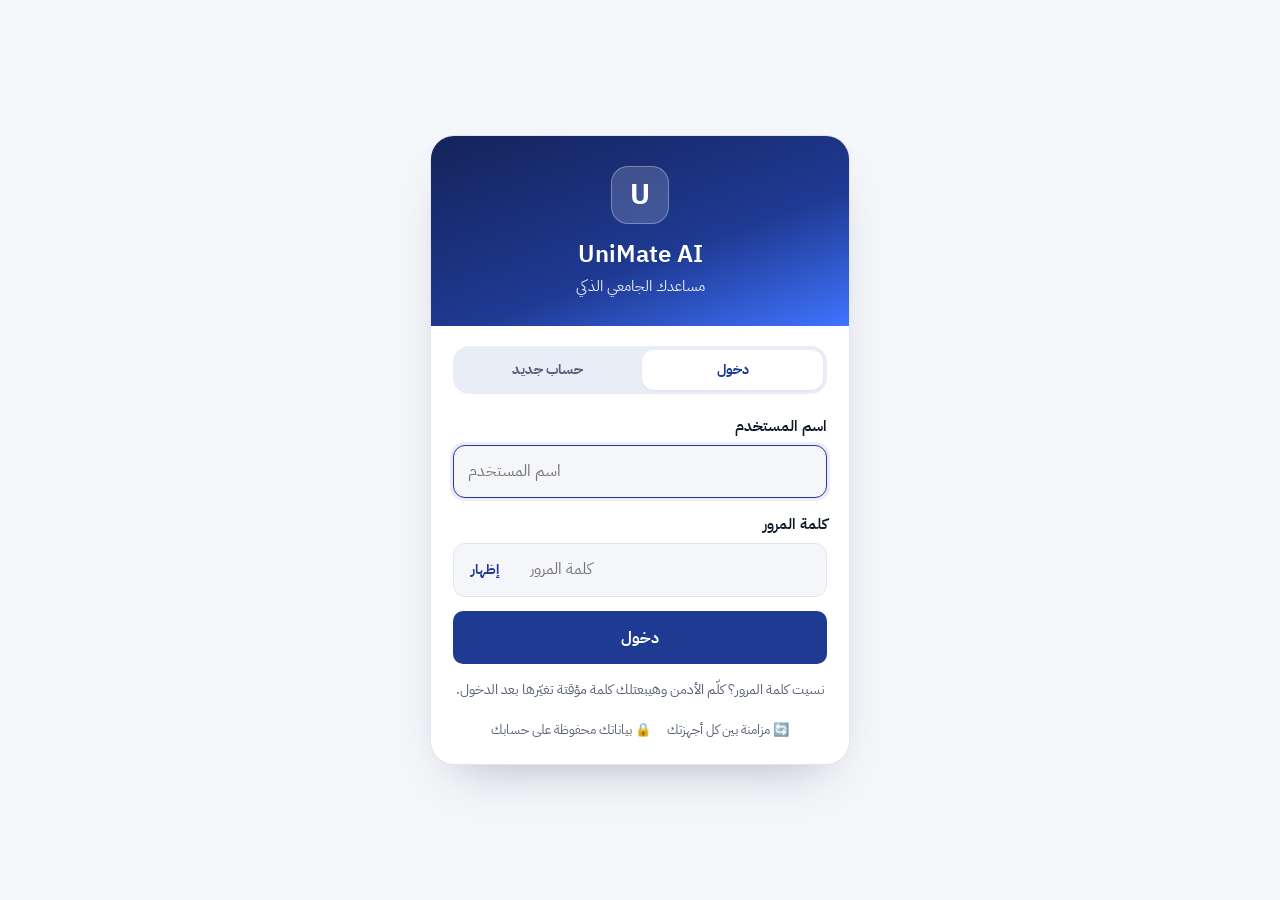
==== commit bf8a9c19: "Add files via upload" ====
--- a/index.html
+++ b/index.html
@@ -50,7 +50,7 @@
 button.sm{padding:5px 14px;font-size:.88rem}
 :focus-visible{outline:3px solid var(--sky);outline-offset:2px}
 label.f{display:block;font-weight:600;margin-bottom:10px;font-size:.94rem}
-input[type=text],input[type=number],input[type=date],input[type=time],select{width:100%;font:inherit;color:var(--ink);background:var(--bg);border:1.5px solid var(--line);border-radius:12px;padding:9px 12px;margin-top:4px}
+input[type=text],input[type=password],input[type=number],input[type=date],input[type=time],select{width:100%;font:inherit;color:var(--ink);background:var(--bg);border:1.5px solid var(--line);border-radius:12px;padding:9px 12px;margin-top:4px}
 input:focus,select:focus{outline:none;border-color:var(--brand);box-shadow:0 0 0 3px var(--soft)}
 .g2{display:grid;grid-template-columns:1fr 1fr;gap:10px}
 .inl{display:flex;gap:8px;align-items:flex-end;flex-wrap:wrap}
@@ -239,8 +239,8 @@
 .hd h3{margin:0}
 .mins{font-size:.82rem;font-weight:600;color:var(--muted);background:var(--bg);border-radius:99px;padding:2px 10px;white-space:nowrap}
 .row{padding:12px 0}
-.plan-options{border:1px solid var(--line);border-radius:14px;padding:12px;margin:12px 0}.plan-options>summary{font-weight:700;cursor:pointer}.plan-options .g2{margin-top:12px}
-.missed-plan{border-inline-start:4px solid var(--sun)}.missed-plan h3{margin:0 0 8px}.missed-plan p{margin:6px 0}
+.plan-options{border:1px solid var(--line);border-radius:14px;padding:12px;margin:12px 0}.plan-options>summary{font-weight:700;cursor:pointer}.plan-options .g2{margin-top:12px}
+.missed-plan{border-inline-start:4px solid var(--sun)}.missed-plan h3{margin:0 0 8px}.missed-plan p{margin:6px 0}
 /* الغابة */
 .forest-streak{display:flex;align-items:center;gap:14px;background:linear-gradient(120deg,color-mix(in srgb,var(--sun) 13%,var(--surface)),var(--surface));border-color:color-mix(in srgb,var(--sun) 40%,var(--line))}.forest-streak .fire{font-size:2rem}.forest-streak h3{margin:0}.forest-streak p{margin:2px 0}.forest-streak.active .fire{filter:drop-shadow(0 0 8px #f26a1b)}.garden{position:relative;overflow:hidden;border-radius:14px;padding:16px 12px 0;margin-bottom:12px;background:linear-gradient(var(--soft),color-mix(in srgb,var(--mint) 12%,var(--surface)))}.forest-head{display:flex;align-items:flex-start;justify-content:space-between;gap:12px;margin:4px 0 16px}.forest-head h2{font-size:1.5rem}.forest-rank{width:46px;height:46px;flex:0 0 46px;padding:0;display:grid;place-items:center;font-size:1.35rem;border-radius:14px}.forest-rank[aria-expanded="true"]{background:var(--soft);color:var(--brand);border-color:var(--brand)}
 .garden .forest{position:relative;z-index:1;align-items:flex-end;gap:0 4px;padding-bottom:16px;font-size:32px;line-height:1.1}
@@ -248,7 +248,7 @@
 .garden.empty{padding:26px 16px;text-align:center}
 .garden.empty::after{display:none}
 .lb:not(:last-child){border-bottom:1px solid var(--line)}
-.lb.me{border-radius:12px;border-bottom-color:transparent}
+.lb.me{border-radius:12px;border-bottom-color:transparent}
 .lb-person{display:flex;align-items:center;justify-content:space-between;gap:8px}.lb-streak{flex:0 0 auto;border-radius:999px;padding:2px 8px;background:color-mix(in srgb,var(--sun) 16%,var(--surface));color:var(--ink);font-size:.78rem;font-weight:700;white-space:nowrap}
 .lb .r{font-size:1.2rem}
 .lb:first-child .bar i{background:var(--sun)}
@@ -277,9 +277,40 @@
 .bars .today{color:var(--ink);font-weight:600}
 .badge:not(.off){border:1px solid color-mix(in srgb,var(--brand) 25%,transparent)}
 .badge.off{background:transparent;border:1px dashed var(--line)}
+/* شاشة الدخول */
+body.auth{padding-inline-start:0}
+body.auth .top{display:none}
+body.auth .wrap{padding:24px 16px}
+.auth-wrap{min-height:calc(100vh - 48px);min-height:calc(100dvh - 48px);display:grid;place-items:center}
+.auth-card{width:100%;max-width:420px;background:var(--surface);border:1px solid var(--line);border-radius:24px;overflow:hidden;box-shadow:0 24px 48px -28px rgba(15,23,42,.35)}
+.auth-head{background:linear-gradient(160deg,#14235a,var(--brand) 60%,#3f74ff);color:#fff;padding:30px 24px 26px;text-align:center}
+.auth-head .logo{display:grid;width:58px;height:58px;border-radius:17px;font-size:1.8rem;margin:0 auto 12px;background:rgba(255,255,255,.16);box-shadow:inset 0 0 0 1px rgba(255,255,255,.3)}
+.auth-head h2{font-size:1.5rem;margin-bottom:2px}
+.auth-head p{opacity:.88;font-size:.95rem}
+.auth-body{padding:20px 22px 22px}
+.auth-body .seg{margin:0 0 20px}
+.auth-f{margin-bottom:14px}
+.auth-f label{display:block;font-weight:600;font-size:.92rem;margin-bottom:6px}
+.auth-f input{width:100%;margin:0;font:inherit;font-size:1rem;padding:12px 14px;border:1.5px solid var(--line);border-radius:12px;background:var(--bg);color:var(--ink)}
+.auth-f input:focus{outline:none;border-color:var(--brand);box-shadow:0 0 0 3px var(--soft)}
+.auth-f small{display:block;margin-top:6px;font-size:.82rem;color:var(--muted);min-height:1.3em}
+.auth-f small.ok{color:var(--mint)}
+.auth-f small.bad{color:var(--pink)}
+.pw{position:relative}
+.pw input{padding-left:76px}
+.pw button{position:absolute;top:6px;bottom:6px;left:6px;padding:0 12px;background:transparent;color:var(--brand);box-shadow:none;font-size:.85rem;border-radius:8px}
+.pw button:hover{background:var(--soft);filter:none}
+.auth-err{background:color-mix(in srgb,var(--pink) 12%,transparent);color:var(--pink);border-radius:12px;padding:10px 14px;margin-bottom:14px;font-size:.92rem;font-weight:600}
+.auth-go{width:100%;padding:13px 20px;font-size:1.02rem}
+.auth-forgot{margin-top:14px;text-align:center;font-size:.85rem;color:var(--muted)}
+.ann{display:flex;gap:10px;align-items:flex-start;background:var(--soft);border:1px solid var(--brand);color:var(--ink);border-radius:14px;padding:10px 14px;margin-bottom:12px;font-weight:600}
+.ann span{flex:1}
+.ann button{background:transparent;color:var(--muted);box-shadow:none;padding:0 6px;font-size:1rem}
+.auth-foot{display:flex;flex-wrap:wrap;justify-content:center;gap:6px 16px;margin-top:18px;font-size:.82rem;color:var(--muted)}
 /* حسابي والترحيب */
 .who{display:flex;align-items:center;gap:14px}
 .who h3{margin:0}
+.vbadge{display:inline-grid;place-items:center;width:1.15em;height:1.15em;margin-inline-start:.4em;border-radius:50%;background:#1d9bf0;color:#fff;font:700 .7em/1 system-ui,sans-serif;vertical-align:middle}
 .av{flex:0 0 auto;width:52px;height:52px;border-radius:50%;display:grid;place-items:center;background:var(--brand);color:#fff;font-family:var(--fd);font-weight:600;font-size:1.4rem}
 .hero .feat{margin:12px 0 0}
 .hero .feat li{color:#fff;opacity:.92}
@@ -287,7 +318,7 @@
 :root[data-theme="light"]{color-scheme:light}
 :root[data-theme="dark"]{color-scheme:dark}
 @media (prefers-color-scheme:dark){:root:not([data-theme="light"]){color-scheme:dark}}
-.forest-quest{border:1px solid color-mix(in srgb,var(--mint) 30%,var(--line));background:linear-gradient(145deg,color-mix(in srgb,var(--mint) 9%,var(--surface)),var(--surface))}.questline{display:flex;align-items:center;gap:10px;margin:12px 0}.questline>span:first-child{font-size:1.5rem}.questline>div{flex:1}.questline b{display:block}.questline small{color:var(--muted)}.questline .bar{margin:6px 0 0}.quest-reward{border-radius:12px;background:color-mix(in srgb,var(--sun) 14%,var(--surface));padding:10px 12px;margin-top:10px}
+.forest-quest{border:1px solid color-mix(in srgb,var(--mint) 30%,var(--line));background:linear-gradient(145deg,color-mix(in srgb,var(--mint) 9%,var(--surface)),var(--surface))}.questline{display:flex;align-items:center;gap:10px;margin:12px 0}.questline>span:first-child{font-size:1.5rem}.questline>div{flex:1}.questline b{display:block}.questline small{color:var(--muted)}.questline .bar{margin:6px 0 0}.quest-reward{border-radius:12px;background:color-mix(in srgb,var(--sun) 14%,var(--surface));padding:10px 12px;margin-top:10px}
 /* التايمر */
 .ring.tring{width:200px;height:200px;margin:14px auto}
 .tring>*{position:relative}
@@ -326,7 +357,7 @@
 .scene .l0{fill:var(--leaf-a)}.scene .l1{fill:var(--leaf-b)}.scene .l2{fill:var(--leaf-c)}
 .scene .pn{fill:var(--pine)}
 .scene .fr{fill:none;stroke:var(--leaf-b);stroke-width:3.4;stroke-linecap:round}
-.scene .bl{fill:var(--blossom)}.scene .bl2{fill:var(--blossom2)}.scene .flowers{transform-box:fill-box;transform-origin:center;animation:flower-open .7s ease-out both}.scene .flowers circle{filter:drop-shadow(0 1px 1px rgba(92,39,57,.2))}
+.scene .bl{fill:var(--blossom)}.scene .bl2{fill:var(--blossom2)}.scene .flowers{transform-box:fill-box;transform-origin:center;animation:flower-open .7s ease-out both}.scene .flowers circle{filter:drop-shadow(0 1px 1px rgba(92,39,57,.2))}
 @keyframes flower-open{from{opacity:0;transform:scale(.2)}to{opacity:1;transform:scale(1)}}
 .scene .hl{fill:#fff;opacity:.13}
 .scene .gw{transform-box:fill-box;transform-origin:50% 100%}
@@ -392,7 +423,7 @@
 .mood-tip{display:flex;align-items:center;justify-content:space-between;gap:12px;margin-top:12px;padding:11px 12px;border-radius:12px;background:color-mix(in srgb,var(--mint) 9%,var(--surface));border:1px solid color-mix(in srgb,var(--mint) 20%,var(--line))}
 .mood-tip p{margin:0;font-size:.88rem;line-height:1.65}
 .mood-tip button{flex:0 0 auto;white-space:nowrap}
-@media(max-width:520px){.mood-card{padding:15px}.mood-grid{gap:7px}.mood-option{min-height:68px;font-size:.82rem}.mood-tip{align-items:stretch;flex-direction:column}.mood-tip button{width:100%}}/* إرشادات عملية حسب المزاج */
+@media(max-width:520px){.mood-card{padding:15px}.mood-grid{gap:7px}.mood-option{min-height:68px;font-size:.82rem}.mood-tip{align-items:stretch;flex-direction:column}.mood-tip button{width:100%}}/* إرشادات عملية حسب المزاج */
 .mood-context{margin-top:2px!important;font-size:.78rem!important}
 .mood-guidance{margin-top:13px;padding:14px;border:1px solid var(--line);border-radius:14px;background:var(--bg)}
 .mood-target{display:grid;gap:3px}
@@ -473,8 +504,8 @@
 const KEY = "unimate-v2", PAL = ["#1f3a93", "#f26a1b", "#0f9d6e", "#0e8fd1", "#c2415a"];
 const DAYS = ["الأحد", "الإثنين", "الثلاثاء", "الأربع", "الخميس", "الجمعة", "السبت"];
 const TABS = [["home", "الرئيسية"], ["focus", "التركيز"], ["forest", "الغابة"], ["ai", "المساعد"], ["subjects", "موادي"], ["schedule", "الجدول"], ["exams", "امتحانات"], ["progress", "تقدمي"], ["account", "حسابي"]];
-const HINTS = { "تراكم المحاضرات": "صفّي محاضرة متأخرة الأول", "ضيق الوقت": "ركّز على الأكتر تكرارًا في الامتحان", "صعوبة فهم المواد": "اشرحها بصوتك كأنك بتعلّم زميلك", "التأجيل وعدم الالتزام": "ابدأ بـ10 دقايق بس" };
-const PLAN_MODES = [["balanced", "متوازنة"], ["exam", "الامتحان الأقرب"], ["catchup", "المحاضرات المتراكمة"], ["hard", "المواد الأصعب"]];
+const HINTS = { "تراكم المحاضرات": "صفّي محاضرة متأخرة الأول", "ضيق الوقت": "ركّز على الأكتر تكرارًا في الامتحان", "صعوبة فهم المواد": "اشرحها بصوتك كأنك بتعلّم زميلك", "التأجيل وعدم الالتزام": "ابدأ بـ10 دقايق بس" };
+const PLAN_MODES = [["balanced", "متوازنة"], ["exam", "الامتحان الأقرب"], ["catchup", "المحاضرات المتراكمة"], ["hard", "المواد الأصعب"]];
 const planModeName = mode => (PLAN_MODES.find(x => x[0] === mode) || PLAN_MODES[0])[1];
 const probs = p => Array.isArray(p.problems) ? p.problems : p.problem ? [p.problem] : [];
 const hintToday = () => { const a = probs(S.profile).filter(k => HINTS[k]); return a.length ? HINTS[a[new Date().getDate() % a.length]] : ""; };
@@ -502,9 +533,155 @@
 /* طبقة التخزين: دلوقتي المتصفح، وبعدين تتبدّل بـ Supabase من غير ما نغيّر باقي الكود */
 const store = {
   load() { try { return JSON.parse(localStorage.getItem(KEY)); } catch (e) { return null; } },
-  save(s) { try { localStorage.setItem(KEY, JSON.stringify(s)); } catch (e) {} },
+  save(s) { try { s._u = Date.now(); localStorage.setItem(KEY, JSON.stringify(s)); } catch (e) {} schedulePush(); },
   clear() { try { localStorage.removeItem(KEY); } catch (e) {} }
 };
+/* ---------- الحسابات والمزامنة (Supabase Auth) ---------- */
+const SB = AI_URL.split("/functions")[0], AK = "unimate-auth", US = "@user.unimate.app";
+const auth = { get() { try { return JSON.parse(localStorage.getItem(AK)); } catch (e) { return null; } }, set(v) { try { v ? localStorage.setItem(AK, JSON.stringify(v)) : localStorage.removeItem(AK); } catch (e) {} } };
+const validUser = u => /^(?=.*[a-z])[a-z0-9._]{3,20}$/.test(u) && !/^\.|\.$|\.\./.test(u);
+const toId = v => { v = String(v || "").trim().toLowerCase(); if (v.includes("@") && v[0] !== "@") return v; v = v.replace(/^@/, ""); return validUser(v) ? v + US : null; };
+const niceId = e => e && e.endsWith(US) ? "@" + e.slice(0, -US.length) : (e || "");
+const authMsg = (j, st) => { const t = ((j && (j.msg || j.error_description || j.message)) || "") + " " + ((j && j.error_code) || "");
+  if (/invalid login|invalid_credentials/i.test(t)) return "اسم المستخدم أو كلمة المرور غلط.";
+  if (/already registered|user_already_exists/i.test(t)) return "اسم المستخدم ده محجوز، اختار غيره.";
+  if (/at least 6|weak_password|password should/i.test(t)) return "كلمة المرور لازم تكون 6 حروف على الأقل.";
+  if (/banned/i.test(t)) return "الحساب ده محظور.";
+  if (/locked/i.test(t)) return "الحساب اتقفل مؤقتًا بسبب محاولات غلط كتير. جرّب بعد " + ((j && j.retry_min) || 15) + " دقيقة.";
+  if (/rate limit|too many/i.test(t)) return "محاولات كتير، استنى شوية وجرّب تاني.";
+  if (/email_address_invalid/i.test(t)) return "التسجيل مش متاح دلوقتي، جرّب بعد شوية.";
+  return "حصل خطأ (" + st + (j && j.error_code ? ": " + j.error_code : "") + "). جرّب تاني."; };
+async function authReq(path, body) {
+  const r = await fetch(path.startsWith("token?grant_type=password") ? SB + "/functions/v1/login" : SB + "/auth/v1/" + path, { method: "POST", headers: { "Content-Type": "application/json", apikey: AI_KEY }, body: JSON.stringify(body) });
+  const j = await r.json().catch(() => ({}));
+  if (!r.ok) { const e = new Error(authMsg(j, r.status)); e.status = r.status; throw e; }
+  return j;
+}
+const saveSess = j => auth.set({ access_token: j.access_token, refresh_token: j.refresh_token, expires_at: Math.floor(Date.now() / 1000) + (j.expires_in || 3600), uid: j.user.id, email: j.user.email });
+let refP;
+function doRefresh() { if (!refP) { const a = auth.get(); refP = authReq("token?grant_type=refresh_token", { refresh_token: a.refresh_token }).then(saveSess).finally(() => { refP = null; }); } return refP; }
+async function checkAccount() {
+  if (!auth.get()) return;
+  try { await doRefresh(); }
+  catch (e) { if (e.status >= 400 && e.status < 500) { authMode = "login"; authErr = "الحساب ده اتحظر أو اتحذف."; await logout(true); } }
+}
+async function getTok() {
+  const a = auth.get(); if (!a) return null;
+  if (a.expires_at - 60 > Date.now() / 1000) return a.access_token;
+  try { await doRefresh(); return auth.get().access_token; }
+  catch (e) { if (e.status >= 400 && e.status < 500) { await logout(true); return null; } return a.access_token; }
+}
+async function rest(path, opts = {}) {
+  const t = await getTok(); if (!t) throw new Error("no session");
+  return fetch(SB + "/rest/v1/" + path, { ...opts, headers: { apikey: AI_KEY, Authorization: "Bearer " + t, "Content-Type": "application/json", ...(opts.headers || {}) } });
+}
+let pushT;
+function schedulePush() { if (!auth.get()) return; clearTimeout(pushT); pushT = setTimeout(() => cloudPush().catch(() => {}), 2000); }
+async function cloudPush() {
+  const a = auth.get(); if (!a) return; const now = new Date().toISOString(), p = S.profile || {};
+  const H = { Prefer: "resolution=merge-duplicates,return=minimal" };
+  await rest("unimate_user_data?on_conflict=user_id", { method: "POST", headers: H, body: JSON.stringify({ user_id: a.uid, payload: S, updated_at: now }) });
+  const pr = { user_id: a.uid, last_seen_at: now, updated_at: now };
+  if (a.email.endsWith(US)) pr.username = a.email.slice(0, -US.length);
+  if (p.name) { pr.name = String(p.name).slice(0, 60); pr.university = String(p.uni || "").slice(0, 80); pr.study_year = String(p.year || "").slice(0, 20); }
+  await rest("unimate_profiles?on_conflict=user_id", { method: "POST", headers: H, body: JSON.stringify(pr) });
+}
+function delCard() {
+  const pw = h("input", { type: "password", dir: "auto", autocomplete: "current-password", placeholder: "اكتب كلمة المرور للتأكيد", "aria-label": "كلمة المرور للتأكيد" });
+  const btn = h("button", { class: "sm ghost", style: "color:var(--pink)", onclick: async () => {
+    if (!pw.value) return toast("اكتب كلمة المرور الأول");
+    if (!(await sure("حذف حسابك نهائيًا هو وكل بياناتك؟ مينفعش تتراجع."))) return;
+    btn.disabled = true;
+    try {
+      const t = await getTok(); if (!t) return;
+      const r = await fetch(SB + "/functions/v1/account", { method: "POST", headers: { "Content-Type": "application/json", apikey: AI_KEY, Authorization: "Bearer " + t }, body: JSON.stringify({ action: "delete_me", password: pw.value }) });
+      const j = await r.json().catch(() => ({}));
+      if (r.ok) { authMode = "signup"; authErr = "اتحذف حسابك."; await logout(true); } else toast(j.error || "حصل خطأ");
+    } catch (e) { toast("مفيش اتصال بالنت"); }
+    btn.disabled = false;
+  } }, "حذف حسابي نهائيًا");
+  return h("div", { class: "card" }, h("h3", {}, "حذف الحساب"), h("p", { class: "muted" }, "بيمسح حسابك وكل بياناتك من السيرفر وبيرجّعك لشاشة التسجيل."), h("div", { class: "inl" }, pw, btn));
+}
+const annBox = h("div", { id: "ann" });
+async function loadAnn() {
+  try {
+    const row = (await (await fetch(SB + "/rest/v1/unimate_announcements?select=id,message&active=eq.true&order=created_at.desc&limit=1", { headers: { apikey: AI_KEY } })).json())[0];
+    let seen = ""; try { seen = localStorage.getItem("unimate-ann") || ""; } catch (e) {}
+    if (!row || row.id === seen) return annBox.replaceChildren();
+    annBox.replaceChildren(h("div", { class: "ann", role: "status" }, h("span", {}, row.message),
+      h("button", { type: "button", "aria-label": "إغلاق الإعلان", onclick: () => { try { localStorage.setItem("unimate-ann", row.id); } catch (e) {} annBox.replaceChildren(); } }, "✕")));
+  } catch (e) {}
+}
+function pwCard() {
+  const np = h("input", { type: "password", dir: "auto", autocomplete: "new-password", minlength: 6, placeholder: "كلمة مرور جديدة (6 حروف على الأقل)", "aria-label": "كلمة مرور جديدة" });
+  const btn = h("button", { class: "sm", onclick: async () => {
+    if (np.value.length < 6) return toast("كلمة المرور لازم تكون 6 حروف على الأقل");
+    btn.disabled = true;
+    try {
+      const t = await getTok(); if (!t) return;
+      const r = await fetch(SB + "/auth/v1/user", { method: "PUT", headers: { "Content-Type": "application/json", apikey: AI_KEY, Authorization: "Bearer " + t }, body: JSON.stringify({ password: np.value }) });
+      if (r.ok) { np.value = ""; toast("اتغيّرت كلمة المرور"); } else toast(authMsg(await r.json().catch(() => ({})), r.status));
+    } catch (e) { toast("مفيش اتصال بالنت"); }
+    btn.disabled = false;
+  } }, "حفظ");
+  return h("div", { class: "card" }, h("h3", {}, "تغيير كلمة المرور"), h("div", { class: "inl" }, np, btn));
+}
+let verified = false; try { verified = localStorage.getItem("unimate-verified") === "1"; } catch (e) {}
+function setVerified(v) { const ch = v !== verified; verified = v; try { v ? localStorage.setItem("unimate-verified", "1") : localStorage.removeItem("unimate-verified"); } catch (e) {} return ch; }
+const vBadge = () => verified ? h("span", { class: "vbadge", title: "حساب موثّق", role: "img", "aria-label": "حساب موثّق" }, "✓") : null;
+async function refreshVerified() {
+  const a = auth.get(); if (!a) return;
+  try { const r = await rest("unimate_profiles?select=verified&user_id=eq." + a.uid); if (!r.ok) return;
+    const row = (await r.json())[0]; if (row && setVerified(!!row.verified)) render(); } catch (e) {}
+}
+async function cloudBoot() {
+  const a = auth.get(); if (!a) return;
+  refreshVerified(); checkAccount();
+  const r = await rest("unimate_user_data?select=payload&user_id=eq." + a.uid); if (!r.ok) return;
+  const c = ((await r.json())[0] || {}).payload;
+  if (c && (c._u || 0) > (S._u || 0)) { try { localStorage.setItem(KEY + "-bak", JSON.stringify(S)); localStorage.setItem(KEY, JSON.stringify(c)); } catch (e) {} S = c; render(); }
+  else await cloudPush();
+}
+async function logout(forced) {
+  try { if (!forced && auth.get()) await cloudPush(); } catch (e) {}
+  try { localStorage.setItem(KEY + "-bak", JSON.stringify(S)); localStorage.removeItem(KEY); } catch (e) {}
+  auth.set(null); setVerified(false); S = { profile: null, subjects: [], exams: [], classes: [], done: {} }; tab = "home"; tReset(); render();
+}
+let authMode = "login", authErr = "", authUser = "";
+function renderAuth() {
+  moreOpen = false; $("more").hidden = true; $("nav").hidden = true;
+  const login = authMode === "login", HINT = "من 3 لـ 20 حرف: إنجليزي وأرقام و _ . وفيه حرف واحد على الأقل (مثال: ahmed_22)";
+  const em = h("input", { id: "au", type: "text", dir: "auto", autocomplete: "username", autocapitalize: "none", spellcheck: "false", required: true, maxlength: 21, placeholder: "اسم المستخدم", value: authUser, "aria-describedby": "au-h" });
+  const hint = h("small", { id: "au-h", "aria-live": "polite", hidden: login }, login ? "" : HINT);
+  const upd = () => { authUser = em.value; if (login) return; const u = em.value.trim().toLowerCase().replace(/^@/, ""); hint.className = !u ? "" : validUser(u) ? "ok" : "bad"; hint.textContent = !u ? HINT : validUser(u) ? "✓ اسم مناسب" : HINT; };
+  em.addEventListener("input", upd); if (authUser) upd();
+  const pw = h("input", { id: "ap", type: "password", dir: "auto", autocomplete: login ? "current-password" : "new-password", required: true, minlength: 6, placeholder: "كلمة المرور", "aria-describedby": "ap-h" });
+  const pwHint = h("small", { id: "ap-h", "aria-live": "polite", hidden: login }, "6 حروف على الأقل");
+  pw.addEventListener("input", () => { const n = pw.value.length; pwHint.className = !n ? "" : n >= 6 ? "ok" : "bad"; pwHint.textContent = n >= 6 ? "✓ كلمة مرور مناسبة" : "6 حروف على الأقل"; });
+  const eye = h("button", { type: "button", "aria-label": "إظهار أو إخفاء كلمة المرور", onclick: () => { const sh = pw.type === "password"; pw.type = sh ? "text" : "password"; eye.textContent = sh ? "إخفاء" : "إظهار"; } }, "إظهار");
+  const err = h("div", { class: "auth-err", role: "alert", hidden: !authErr }, authErr);
+  const go = h("button", { type: "submit", class: "auth-go" }, login ? "دخول" : "إنشاء حساب");
+  const form = h("form", { onsubmit: async e => {
+    e.preventDefault(); go.disabled = true; go.textContent = "ثواني…"; err.hidden = true;
+    try {
+      const id = login ? toId(em.value) : (validUser(em.value.trim().toLowerCase().replace(/^@/, "")) ? toId(em.value) : null);
+      if (!id) throw new Error(login ? "اكتب اسم المستخدم بتاعك." : "اسم المستخدم من 3 لـ 20 حرف: إنجليزي وأرقام و _ . وفيه حرف واحد على الأقل.");
+      const j = await authReq(login ? "token?grant_type=password" : "signup", { email: id, password: pw.value });
+      if (!j.access_token) { authMode = "login"; authErr = "التسجيل مش متاح دلوقتي، جرّب بعد شوية."; renderAuth(); return; }
+      saveSess(j); authErr = ""; authUser = ""; render(); cloudBoot().catch(() => {});
+    } catch (x) { err.textContent = x.message === "Failed to fetch" ? "مفيش اتصال بالنت." : x.message; err.hidden = false; go.disabled = false; go.textContent = login ? "دخول" : "إنشاء حساب"; }
+  } },
+    h("div", { class: "auth-f" }, h("label", { for: "au" }, "اسم المستخدم"), em, hint),
+    h("div", { class: "auth-f" }, h("label", { for: "ap" }, "كلمة المرور"), h("div", { class: "pw" }, pw, eye), pwHint),
+    err, go, login && h("p", { class: "auth-forgot" }, "نسيت كلمة المرور؟ كلّم الأدمن وهيبعتلك كلمة مؤقتة تغيّرها بعد الدخول."),
+    h("div", { class: "auth-foot" }, h("span", {}, "🔄 مزامنة بين كل أجهزتك"), h("span", {}, "🔒 بياناتك محفوظة على حسابك")));
+  const seg = h("div", { class: "seg", role: "group", "aria-label": "دخول أو حساب جديد" }, [["login", "دخول"], ["signup", "حساب جديد"]].map(([k, l]) =>
+    h("button", { type: "button", class: "ghost sm" + (authMode === k ? " on" : ""), "aria-pressed": String(authMode === k), onclick: () => { if (authMode !== k) { authMode = k; authErr = ""; renderAuth(); } } }, l)));
+  $("view").replaceChildren(h("div", { class: "auth-wrap" }, h("div", { class: "auth-card" },
+    h("div", { class: "auth-head" }, h("span", { class: "logo" }, "U"), h("h2", {}, "UniMate AI"), h("p", {}, "مساعدك الجامعي الذكي")),
+    h("div", { class: "auth-body" }, seg, form))));
+  if (matchMedia("(min-width:900px)").matches) setTimeout(() => em.focus());
+}
 let S = store.load() || { profile: null, subjects: [], exams: [], classes: [], done: {} };
 let tab = "home", plotSel = null, treeFocus = null;
 let syncT; const commit = () => { store.save(S); render(); if (S.notifOn) { clearTimeout(syncT); syncT = setTimeout(() => syncNotif(), 1500); } };
@@ -542,7 +719,7 @@
   const history = S.planHistory || {}, dismissed = S.planDismissed || {};
   Object.keys(history).sort().forEach(day => {
     if (day >= today || dnum(day) < cutoff) return;
-    (history[day] || []).forEach(task => {
+    (history[day] || []).forEach(task => {
       if (!S.subjects.some(s => s.id === task.id)) return;
       if (seen.has(task.id)) return;
       const key = day + "|" + task.id;
@@ -563,7 +740,7 @@
     tasks.forEach(x => { S.planDismissed[x.sourceDate + "|" + x.id] = true; });
     S.planCarry = S.planCarry.filter(x => !ids.has(x.id));
   } else {
-    let days = [today];
+    let days = [today];
     if (mode === "today" && dailyHoursFor(new Date(today + "T00:00:00")) === 0) {
       days = [];
       for (let i = 1; i <= 7; i++) { const d = new Date(today + "T00:00:00"); d.setDate(d.getDate() + i); if (dailyHoursFor(d) > 0) { days.push(iso(d)); break; } }
@@ -589,11 +766,11 @@
     h("div", { class: "inl" }, h("button", { class: "sm", onclick: () => handleMissedPlans(tasks, "today", today) }, dailyHoursFor(new Date(today + "T00:00:00")) > 0 ? "لخطة النهارده" : "لأول يوم متاح"),
       h("button", { class: "ghost sm", onclick: () => handleMissedPlans(tasks, "week", today) }, "وزّعها على الأسبوع"),
       h("button", { class: "ghost sm", onclick: () => handleMissedPlans(tasks, "skip", today) }, "تجاهل")));
-}
+}
 function planFor(date) {
   const total = dailyHoursFor(date) * 60, t = dnum(iso(date));
   if (total < 15) return [];
-  const mode = S.profile.planMode || "balanced";
+  const mode = S.profile.planMode || "balanced";
   const carries = carryForDate(date), carryIds = new Set(carries.map(x => x.id));
   let list = S.subjects.map(s => {
     const left = nextExam(s.id, t), undone = s.lectures.filter(l => !l.done).length;
@@ -602,7 +779,7 @@
     let w = s.diff * (1 + urgency) * (1 + backlog);
     if (mode === "exam") w = s.diff * (1 + (left === null ? 0.1 : Math.min(5, 35 / (left + 1)))) * (1 + backlog * 0.35);
     if (mode === "catchup") w = (1 + Math.min(undone, 20) * 0.16) * (1 + urgency * 0.4) * (1 + s.diff * 0.15);
-    if (mode === "hard") w = s.diff * s.diff * (1 + urgency * 0.65) * (1 + backlog * 0.5);
+    if (mode === "hard") w = s.diff * s.diff * (1 + urgency * 0.65) * (1 + backlog * 0.5);
     if (carryIds.has(s.id)) w *= 2.5;
     return { id: s.id, name: s.name, c: s.c, left, undone, w };
   }).sort((a, b) => b.w - a.w);
@@ -643,18 +820,18 @@
   const p = S.profile || {};
   const year = h("select", { name: "year", required: true }, h("option", { value: "", disabled: true }, "اختار"),
     ["الأولى", "التانية", "التالتة", "الرابعة", "الخامسة أو أكتر"].map(y => h("option", { value: y }, y)));
-  year.value = p.year || "";
-  const planMode = h("select", { name: "planMode" }, PLAN_MODES.map(([v, l]) => h("option", { value: v }, l)));
+  year.value = p.year || "";
+  const planMode = h("select", { name: "planMode" }, PLAN_MODES.map(([v, l]) => h("option", { value: v }, l)));
   planMode.value = p.planMode || "balanced";
   const f = h("form", { class: "card", onsubmit: e => {
     e.preventDefault(); const g = n => f.elements[n].value;
-    const pr = [...f.querySelectorAll("input[name=problem]:checked")].map(i => i.value);
+    const pr = [...f.querySelectorAll("input[name=problem]:checked")].map(i => i.value);
     const dayHours = {}; DAYS.forEach((_, i) => { const value = g("dayHours" + i); if (value !== "" ) dayHours[i] = Math.max(0, Math.min(16, +value)); });
     if (!pr.length) { toast("اختار مشكلة واحدة على الأقل"); return; }
     onSave({ name: g("name").trim(), uni: g("uni").trim(), year: g("year"), hours: +g("hours"), planMode: g("planMode"), dayHours, problems: pr, problem: pr[0] });
   } },
     h("div", { class: "g2" }, fld("الاسم", inp("name", p.name)), fld("اسم الجامعة", inp("uni", p.uni)),
-      fld("السنة الدراسية", year), fld("ساعات المذاكرة المتاحة يوميًا", inp("hours", p.hours, "number", { min: 0.5, max: 16, step: 0.5 })), fld("أولوية خطتك", planMode)),
+      fld("السنة الدراسية", year), fld("ساعات المذاكرة المتاحة يوميًا", inp("hours", p.hours, "number", { min: 0.5, max: 16, step: 0.5 })), fld("أولوية خطتك", planMode)),
     h("details", { class: "plan-options" }, h("summary", {}, "خصص وقت المذاكرة لكل يوم"), h("p", { class: "muted" }, "سيب اليوم فاضي لاستخدام ساعاتك اليومية العامة، أو اكتب 0 لو اليوم إجازة."), h("div", { class: "g2" }, DAYS.map((day, i) => fld(day, inp("dayHours" + i, p.dayHours && p.dayHours[i] !== undefined ? p.dayHours[i] : "", "number", { min: 0, max: 16, step: 0.5, required: false }))))),
     h("fieldset", {}, h("legend", {}, "إيه المشاكل اللي بتواجهك في المذاكرة؟ (اختار واحدة أو أكتر)"),
       Object.keys(HINTS).map(k => h("label", { class: "opt" }, h("input", { type: "checkbox", name: "problem", value: k, checked: probs(p).includes(k) }), k))),
@@ -706,7 +883,7 @@
 }
 function tPaint() {
   const e = $("time"); if (!e) return;
-  e.textContent = String(Math.floor(tLeft / 60)).padStart(2, "0") + ":" + String(tLeft % 60).padStart(2, "0");
+  e.textContent = String(Math.floor(tLeft / 60)).padStart(2, "0") + ":" + String(tLeft % 60).padStart(2, "0");
   const fs = $("focusSubject"); if (fs) fs.disabled = !!tInt || (tMode === "work" && tLeft !== workSecs());
   $("tMode").textContent = tMode === "work" ? "جلسة تركيز" : "وقت راحة";
   $("tGo").textContent = tInt ? "إيقاف مؤقت" : "ابدأ";
@@ -767,7 +944,7 @@
   S.growthTrees = S.growthTrees || [];
   let growing = S.growthTrees.slice().reverse().find(x => x.sid === sid && (x.growth || 0) < 4);
   if (!growing) { growing = { t, m, sid, subjectName, growth: 0, rare: false }; S.growthTrees.push(growing); }
-  growing.growth = Math.min(4, (growing.growth || 0) + 1); growing.m = Math.max(growing.m || 0, m); growing.minutes = (growing.minutes || 0) + m; growing.t = t;
+  growing.growth = Math.min(4, (growing.growth || 0) + 1); growing.m = Math.max(growing.m || 0, m); growing.minutes = (growing.minutes || 0) + m; growing.t = t;
   const streak = forestStreak(S.trees); S.bestForestStreak = Math.max(S.bestForestStreak || 0, streak.current);
   if (rare) growing.rare = true;
   store.save(S); plotSel = null;
@@ -871,34 +1048,34 @@
   if (k === "seed") return '<ellipse class="l2" cx="0" cy="-2" rx="4" ry="2.5"/><circle class="hl" cx="-1" cy="-3" r="1.2"/>';
   if (k === "sprout") return '<path class="tks" stroke-width="2" d="M0 0Q-1 -7 0 -13"/><ellipse class="l1" cx="-4" cy="-12" rx="4.5" ry="2.5" transform="rotate(-25 -4 -12)"/><ellipse class="l0" cx="4" cy="-16" rx="4.5" ry="2.5" transform="rotate(25 4 -16)"/>';
   if (k === "sapling") return '<path class="tks" stroke-width="2.4" d="M0 0V-19"/><ellipse class="l0" cx="-5" cy="-15" rx="5.5" ry="3.2"/><ellipse class="l1" cx="5" cy="-21" rx="5.5" ry="3.2"/><circle class="l2" cx="0" cy="-27" r="4"/>';
-  if (k === "rare") return `<rect class="tkf" x="-2.6" y="-19" width="5.2" height="19" rx="1.5"/><circle class="l1" cx="0" cy="-30" r="14"/><circle class="l1" cx="-9" cy="-23" r="9"/><circle class="l1" cx="10" cy="-24" r="9.5"/><circle class="bl" cx="-5" cy="-35" r="4"/><circle class="bl2" cx="-5" cy="-35" r="1.5"/><circle class="bl" cx="8" cy="-28" r="4"/><circle class="bl2" cx="8" cy="-28" r="1.5"/><circle class="hl" cx="-4" cy="-39" r="6"/>`;
+  if (k === "rare") return `<rect class="tkf" x="-2.6" y="-19" width="5.2" height="19" rx="1.5"/><circle class="l1" cx="0" cy="-30" r="14"/><circle class="l1" cx="-9" cy="-23" r="9"/><circle class="l1" cx="10" cy="-24" r="9.5"/><circle class="bl" cx="-5" cy="-35" r="4"/><circle class="bl2" cx="-5" cy="-35" r="1.5"/><circle class="bl" cx="8" cy="-28" r="4"/><circle class="bl2" cx="8" cy="-28" r="1.5"/><circle class="hl" cx="-4" cy="-39" r="6"/>`;
   if (k === "sap") return `<path class="tks" stroke-width="2.2" d="M0 0V-15"/><ellipse class="${L}" cx="-5" cy="-14" rx="6" ry="3.2" transform="rotate(-28 -5 -14)"/><ellipse class="${L}" cx="5" cy="-19" rx="6" ry="3.2" transform="rotate(28 5 -19)"/><ellipse class="${L}" cx="0" cy="-25" rx="3" ry="5"/>`;
   if (k === "pine") return `<rect class="tkf" x="-2" y="-10" width="4" height="10"/><polygon class="pn" points="0,-56 -11,-34 11,-34"/><polygon class="pn" points="0,-44 -14,-20 14,-20"/><polygon class="pn" points="0,-30 -17,-8 17,-8"/><polygon class="hl" points="0,-56 -3,-34 -11,-34"/>`;
   if (k === "palm") return `<path class="tks" stroke-width="4" d="M0 0Q6 -22 2 -44"/><path class="fr" d="M2 -44Q-8 -58 -22 -50"/><path class="fr" d="M2 -44Q12 -58 26 -50"/><path class="fr" d="M2 -44Q-12 -48 -24 -36"/><path class="fr" d="M2 -44Q16 -48 28 -36"/><path class="fr" d="M2 -44Q2 -58 3 -64"/><circle class="tkf" cx="0" cy="-42" r="2.3"/><circle class="tkf" cx="4.5" cy="-42" r="2.3"/>`;
   if (k === "bloom") return `<rect class="tkf" x="-2.6" y="-19" width="5.2" height="19" rx="1.5"/><circle class="bl" cx="0" cy="-30" r="14"/><circle class="bl" cx="-9" cy="-23" r="9"/><circle class="bl" cx="10" cy="-24" r="9.5"/><circle class="bl2" cx="-5" cy="-33" r="2.4"/><circle class="bl2" cx="6" cy="-28" r="2.4"/><circle class="bl2" cx="-11" cy="-22" r="2.2"/><circle class="bl2" cx="11" cy="-22" r="2.2"/><circle class="hl" cx="-4" cy="-35" r="6"/>`;
   return `<rect class="tkf" x="-2.6" y="-19" width="5.2" height="19" rx="1.5"/><circle class="${L}" cx="0" cy="-30" r="14"/><circle class="${L}" cx="-9" cy="-23" r="9"/><circle class="${L}" cx="10" cy="-24" r="9.5"/><circle class="hl" cx="-4" cy="-35" r="6"/>`;
 }
-function blossomSvg() {
-  return `<g class="flowers" aria-hidden="true"><circle class="bl" cx="-8" cy="-31" r="3.7"/><circle class="bl2" cx="-8" cy="-31" r="1.35"/><circle class="bl" cx="8" cy="-27" r="3.7"/><circle class="bl2" cx="8" cy="-27" r="1.35"/><circle class="bl" cx="0" cy="-39" r="3.7"/><circle class="bl2" cx="0" cy="-39" r="1.35"/></g>`;
-}
+function blossomSvg() {
+  return `<g class="flowers" aria-hidden="true"><circle class="bl" cx="-8" cy="-31" r="3.7"/><circle class="bl2" cx="-8" cy="-31" r="1.35"/><circle class="bl" cx="8" cy="-27" r="3.7"/><circle class="bl2" cx="8" cy="-27" r="1.35"/><circle class="bl" cx="0" cy="-39" r="3.7"/><circle class="bl2" cx="0" cy="-39" r="1.35"/></g>`;
+}
 const FOREST_BG = `<defs><linearGradient id="fsky" x1="0" y1="0" x2="0" y2="1"><stop offset="0" class="s1"/><stop offset="1" class="s2"/></linearGradient><linearGradient id="fgr" x1="0" y1="0" x2="0" y2="1"><stop offset="0" class="gs1"/><stop offset="1" class="gs2"/></linearGradient><linearGradient id="fsoil" x1="0" y1="0" x2="0" y2="1"><stop offset="0" stop-color="#93612f"/><stop offset="1" stop-color="#563820"/></linearGradient><linearGradient id="fgrass" x1="0" y1="0" x2="1" y2="1"><stop offset="0" stop-color="#b6ed4e"/><stop offset=".55" stop-color="#73d13d"/><stop offset="1" stop-color="#39a942"/></linearGradient></defs>
 <rect width="360" height="280" fill="url(#fsky)"/>
 <g class="day"><circle class="glow" cx="300" cy="42" r="34"/><circle class="sun" cx="300" cy="42" r="17"/><ellipse class="cloud" cx="68" cy="44" rx="27" ry="8"/><ellipse class="cloud" cx="87" cy="39" rx="16" ry="8"/><ellipse class="cloud" cx="209" cy="67" rx="23" ry="7"/></g>
 <g class="night"><circle class="moon" cx="300" cy="42" r="14"/>${[[40,20],[90,38],[150,16],[210,34],[250,12],[330,22],[20,64],[120,66],[200,58]].map(([x, y]) => `<circle class="star" cx="${x}" cy="${y}" r="1.3"/>`).join("")}</g>
 <ellipse cx="180" cy="250" rx="126" ry="14" fill="#122f2a" opacity=".18"/>
-<path d="M10 145L180 218 350 145 350 178 180 255 10 178Z" fill="url(#fsoil)"/>
+<path d="M10 145L180 218 350 145 350 178 180 255 10 178Z" fill="url(#fsoil)"/>
 
 <path d="M10 145L180 218 180 228 10 155Z" fill="#b87937" opacity=".75"/><path d="M180 218L350 145 350 158 180 232Z" fill="#704621" opacity=".7"/><path d="M22 151L180 219M180 219L338 151" fill="none" stroke="#d89b55" stroke-width="2" opacity=".48"/><path d="M40 164L180 226M320 164L180 226" fill="none" stroke="#452d1d" stroke-width="2" opacity=".35"/>
 <path d="M10 145L180 218 350 145 180 73Z" fill="#45ae38"/>
 <path d="M21 143L180 210 338 143 180 82Z" fill="url(#fgrass)"/>
 <path d="M33 145Q83 127 125 150T220 143T326 143" fill="none" stroke="#d5f876" stroke-width="3" opacity=".38"/>
-<g fill="#eaffb0" opacity=".8"><circle cx="53" cy="151" r="2"/><circle cx="87" cy="176" r="2"/><circle cx="130" cy="137" r="2"/><circle cx="227" cy="180" r="2"/><circle cx="279" cy="137" r="2"/><circle cx="300" cy="164" r="2"/><circle cx="163" cy="187" r="2"/></g>`;
+<g fill="#eaffb0" opacity=".8"><circle cx="53" cy="151" r="2"/><circle cx="87" cy="176" r="2"/><circle cx="130" cy="137" r="2"/><circle cx="227" cy="180" r="2"/><circle cx="279" cy="137" r="2"/><circle cx="300" cy="164" r="2"/><circle cx="163" cy="187" r="2"/></g>`;
 function plotView(t) {
   const lands = Math.floor(t.length / FPER) + 1, cur = plotSel == null || plotSel >= lands ? lands - 1 : plotSel, from = cur * FPER;
   const items = t.slice(from, from + FPER).map((x, i) => {
     const f = frac(.5 + i * .5698402909), [m, , nm] = tier(tm(x).m);
     const py = 123 + f * 76, edge = py < 145 ? (py - 73) * 2.36 : (218 - py) * 2.33;
-    const growth = x.growth || 0, stage = growth ? ["", "بذرة", "برعم", "شتلة", "شجرة كاملة"][growth] : "شجرة كاملة";
+    const growth = x.growth || 0, stage = growth ? ["", "بذرة", "برعم", "شتلة", "شجرة كاملة"][growth] : "شجرة كاملة";
     return { idx: from + i, subjectName: x.subjectName || (x.growthSession ? "مذاكرة عامة" : "جلسات سابقة"), px: 180 + (frac(.5 + i * .7548776662) * 2 - 1) * edge * .78, py, sc: .52 + f * .42, m, nm: x.rare ? "شجرة نادرة" : stage, stage, growth, rare: !!x.rare, c: i % 3, fresh: from + i === t.length - 1 && Date.now() - tm(x).t < 6000 };
   }).sort((a, b) => a.py - b.py);
   const trees = items.map(o => `<g data-tree-index="${o.idx}" role="button" tabindex="0" aria-label="عرض تفاصيل ${o.stage}" transform="translate(${o.px.toFixed(1)} ${o.py.toFixed(1)}) scale(${o.sc.toFixed(2)})"><title>${o.nm} — ${o.m} دقيقة تركيز</title><ellipse class="sh" rx="11" ry="3.2"/>${o.fresh ? '<ellipse class="rip" rx="8" ry="3"/>' : ""}<g class="gw${o.fresh ? " new" : ""}${o.rare ? " rare-tree" : ""}">${treeSvg(o.growth && o.growth < 4 ? ["", "seed", "sprout", "sapling"][o.growth] : (o.rare ? "rare" : FKIND[o.m] || "tree"), o.c)}${o.growth && o.growth < 4 ? "" : blossomSvg()}</g></g>`).join("");
@@ -921,15 +1098,15 @@
     h("div", { class: "questline" }, h("span", {}, sessions >= goal ? "🌸" : "🌱"), h("div", {},
       h("b", {}, sessions >= goal ? "مهمة اليوم اكتملت! فتحت شجرة نادرة" : "ازرع شجرة نادرة النهاردة"),
       h("small", {}, sessions + " من " + goal + " جلسات تركيز · جمعت " + rareCount + " شجرة نادرة"), h("div", { class: "bar" }, h("i", { style: "width:" + pct + "%" })))),
-    h("div", { class: "questline" }, h("span", {}, growing ? ["", "🌰", "🌱", "🪴", "🌳"][growing.growth] : "✨"), h("div", {}, h("b", {}, growing ? "شجرتك الحالية: " + ["", "بذرة", "برعم", "شتلة", "شجرة كاملة"][growing.growth] : "جاهز تبدأ شجرة جديدة!"), h("small", {}, growing ? growing.growth + " من 4 جلسات لحد ما تكبر" : "كل 4 جلسات مكتملة تكمل دورة نمو شجرة"), h("div", { class: "bar" }, h("i", { style: "width:" + growthPct + "%" })))),
+    h("div", { class: "questline" }, h("span", {}, growing ? ["", "🌰", "🌱", "🪴", "🌳"][growing.growth] : "✨"), h("div", {}, h("b", {}, growing ? "شجرتك الحالية: " + ["", "بذرة", "برعم", "شتلة", "شجرة كاملة"][growing.growth] : "جاهز تبدأ شجرة جديدة!"), h("small", {}, growing ? growing.growth + " من 4 جلسات لحد ما تكبر" : "كل 4 جلسات مكتملة تكمل دورة نمو شجرة"), h("div", { class: "bar" }, h("i", { style: "width:" + growthPct + "%" })))),
     h("div", { class: "quest-reward" }, h("b", {}, "الهدف الكبير: ازرع شجرة على أرض الواقع 🌳"),
       h("p", { class: "muted" }, unlocked ? "وصلت لـ10 ساعات مذاكرة! اختار شتلة مناسبة من مشتل قريب، واسأل عن أفضل مكان وموعد لريّها." : "ذاكرت " + Math.floor(tot / 60) + " من 10 ساعات — فاضلك " + (600 - tot) + " دقيقة لفتح مهمة الزراعة."),
       unlocked ? planted ? h("div", {}, h("p", {}, "✅ سجلت زراعة " + planted + " شجرة — إنجاز عظيم!"), (S.realPlantNames || []).map(n => h("p", { class: "muted" }, "🌿 " + n))) : h("button", { class: "sm", onclick: async () => { if (!(await sure("هل زرعت شجرة فعلًا؟ سجّل الإنجاز بعد ما تزرعها على أرض الواقع."))) return; const n = window.prompt("اكتب اسم الشجرة أو مكان زراعتها (اختياري)"); if (n === null) return; S.realPlantNames = S.realPlantNames || []; if (n.trim()) S.realPlantNames.push(n.trim().slice(0, 50)); S.realTrees = (S.realTrees || 0) + 1; store.save(S); toast("إنجاز عظيم! غابتك كبرت على أرض الواقع 🌳"); render(); } }, "سجلت إني زرعت شجرة 🌱") : null),
     h("p", { class: "muted", style: "margin-top:10px;font-size:.85rem" }, "كل 3 جلسات في اليوم تفتح شجرة نادرة، وكل جلسة كاملة تزود غابتك."));
-}
+}
 const views = {
   home() {
-    const st = stats(), now = new Date(), key = iso(now), plan = planFor(now);
+    const st = stats(), now = new Date(), key = iso(now), plan = planFor(now);
     const availableHours = dailyHoursFor(now);
     rememberPlan(key, plan);
     const missed = missedPlanTasks(key);
@@ -941,20 +1118,20 @@
     const moods = [
       { id: "energetic", icon: "energy", label: "متحمس", minutes: 25, title: "استغل حماسك في مهمة لها أولوية", steps: ["ابدأ بأعلى مادة أولوية في خطتك.", "اقفل الإشعارات وجهّز الكتاب أو المحاضرة قبل تشغيل المؤقت.", "ذاكر 25 دقيقة متواصلة، وبعدها خُد راحة قصيرة."] },
       { id: "tired", icon: "rest", label: "مرهق", minutes: 15, title: "ابدأ بحاجة خفيفة ومن غير ضغط", steps: ["ابدأ بمادة سهلة أو بمراجعة جزء تعرفه.", "اشرب مية وافتح المطلوب بس، من غير ما تفكر في باقي اليوم.", "جرّب 15 دقيقة؛ بعدها قرر تكمل أو ترتاح."] },
-      { id: "distracted", icon: "target", label: "مشتت", minutes: 15, title: "صغّر البداية وقلّل المشتتات", steps: ["اكتب هدفًا واحدًا واضحًا: صفحة أو سؤال واحد.", "حط الموبايل بعيد وافتح مصدر المذاكرة فقط.", "ابدأ 15 دقيقة؛ لو سرحت، ارجع للهدف المكتوب بهدوء."] },
-      { id: "anxious", icon: "calm", label: "قلقان", minutes: 15, title: "هدّي البداية وركّز على جزء واحد", steps: ["ابدأ بمادة امتحانك الأقرب أو أول مهمة مقترحة.", "خد 3 أنفاس ببطء: شهيق 4 ثواني وزفير 6 ثواني.", "راجع نقطة واحدة لمدة 15 دقيقة، وبعدها حدّد الخطوة التالية."] },
+      { id: "distracted", icon: "target", label: "مشتت", minutes: 15, title: "صغّر البداية وقلّل المشتتات", steps: ["اكتب هدفًا واحدًا واضحًا: صفحة أو سؤال واحد.", "حط الموبايل بعيد وافتح مصدر المذاكرة فقط.", "ابدأ 15 دقيقة؛ لو سرحت، ارجع للهدف المكتوب بهدوء."] },
+      { id: "anxious", icon: "calm", label: "قلقان", minutes: 15, title: "هدّي البداية وركّز على جزء واحد", steps: ["ابدأ بمادة امتحانك الأقرب أو أول مهمة مقترحة.", "خد 3 أنفاس ببطء: شهيق 4 ثواني وزفير 6 ثواني.", "راجع نقطة واحدة لمدة 15 دقيقة، وبعدها حدّد الخطوة التالية."] },
       { id: "stuck", icon: "start", label: "مش عارف أبدأ", minutes: 15, title: "حوّل البداية لخطوة صغيرة جدًا", steps: ["ابدأ بأبسط مهمة غير مكتملة في خطتك.", "افتح المحاضرة واكتب عنوان الجزء أو أول سؤال فقط.", "شغّل 15 دقيقة واشتغل على الخطوة دي وحدها."] }
     ];
     const todayMood = S.dailyMood?.day === key ? S.dailyMood.id : "";
     const chosenMood = moods.find(x => x.id === todayMood);
     const openTasks = plan.filter(x => !S.done[key + "|" + x.id]);
-    const examTask = upcoming ? openTasks.find(x => x.id === upcoming.sid) : null;
+    const examTask = upcoming ? openTasks.find(x => x.id === upcoming.sid) : null;
     const moodTask = ["tired", "stuck"].includes(todayMood) ? openTasks.slice().sort((a, b) => (subj(a.id)?.diff || 2) - (subj(b.id)?.diff || 2) || a.min - b.min)[0] : todayMood === "anxious" ? examTask : openTasks[0];
-    const moodSubject = todayMood === "anxious" && upcoming ? subj(upcoming.sid) : moodTask ? subj(moodTask.id) : upcoming ? subj(upcoming.sid) : null;
+    const moodSubject = todayMood === "anxious" && upcoming ? subj(upcoming.sid) : moodTask ? subj(moodTask.id) : upcoming ? subj(upcoming.sid) : null;
     const moodContext = moodTask ? "المهمة دي من خطة النهاردة." : todayMood === "anxious" && upcoming && moodSubject ? "اخترنا مادة امتحانك الأقرب كأولوية للمراجعة." : upcoming && moodSubject ? "مهام اليوم خلصت؛ دي مادة امتحانك الأقرب." : plan.length ? "أنجزت خطة اليوم؛ استخدم الوقت لمراجعة خفيفة." : S.subjects.length ? "مفيش جلسة محددة في خطة اليوم." : "ابدأ بمذاكرة عامة أو أضف موادك لخطة أدق.";
     return h("div", { class: "home-page" },
       h("div", { class: "card hero herobox" },
-        h("div", {}, h("p", { class: "dt" }, fmt(now)), h("h2", {}, greet + " يا " + S.profile.name),
+        h("div", {}, h("p", { class: "dt" }, fmt(now)), h("h2", {}, greet + " يا " + S.profile.name, vBadge()),
           h("p", {}, plan.length ? "النهاردة " + plan.length + " مهام، حوالي " + total + " دقيقة." : S.subjects.length ? (availableHours === 0 ? "النهارده يوم راحة حسب اختيارك." : "زوّد وقت اليوم لـ15 دقيقة على الأقل عشان نضيف جلسة.") : "ابدأ بإضافة موادك عشان نجهّز خطتك."), h("button", { class: "home-cta", onclick: () => goTab("focus") }, ico("focus"), "ابدأ جلسة التركيز")),
         plan.length ? h("div", { class: "ring mini", style: "--p:" + pct, role: "img", "aria-label": "أنجزت " + done + " من " + plan.length }, h("b", {}, done + "/" + plan.length)) : null),
       h("div", { class: "tiles home-stats" },
@@ -971,7 +1148,7 @@
             if (tInt || tMode !== "work" || tLeft !== workSecs()) { goTab("focus"); toast("كمّل جلستك الحالية أو دوس إعادة قبل تغيير مدتها"); return; }
             if (moodSubject) S.focusSid = moodSubject.id;
             S.tmin = chosenMood.minutes; tLeft = workSecs(); store.save(S); goTab("focus");
-          } }, ico("focus"), "ابدأ جلسة " + chosenMood.minutes + " دقيقة")) : null),
+          } }, ico("focus"), "ابدأ جلسة " + chosenMood.minutes + " دقيقة")) : null),
       upcoming && h("div", { class: "card exam" + (dleft <= 3 ? " hot" : "") },
         h("div", { class: "d" }, h("b", { class: dleft === 0 ? "t" : "" }, dleft === 0 ? "النهاردة" : dleft), dleft === 0 ? null : h("span", {}, "يوم")),
         h("div", { class: "i" }, h("span", { class: "muted" }, "أقرب امتحان"), h("h3", {}, subj(upcoming.sid)?.name || "امتحان"), h("span", { class: "muted" }, fmt(new Date(upcoming.date + "T00:00:00"))))),
@@ -988,8 +1165,8 @@
       missed.length ? missedPlanCard(missed, key) : null);
   },
 
-  focus() {
-    return h("div", {}, head("جلسة التركيز 🎯", "مساحة هادية لمذاكرتك — كل جلسة كاملة تزرع شجرة في غابتك."),
+  focus() {
+    return h("div", {}, head("جلسة التركيز 🎯", "مساحة هادية لمذاكرتك — كل جلسة كاملة تزرع شجرة في غابتك."),
       h("div", { class: "card timer" }, h("h3", { id: "tMode" }, "جلسة تركيز"),
         h("label", { class: "muted", style: "display:block;text-align:start;margin:10px 0" }, "مادة الشجرة", h("select", { id: "focusSubject", value: S.subjects.some(s => s.id === S.focusSid) ? S.focusSid : "", disabled: !!tInt || (tMode === "work" && tLeft !== workSecs()), onchange: e => { S.focusSid = e.target.value; store.save(S); } }, h("option", { value: "" }, "مذاكرة عامة"), S.subjects.map(s => h("option", { value: s.id }, s.name)))),
         h("p", { class: "muted", style: "text-align:start;font-size:.85rem" }, "اختار المادة، وكل جلسة مكتملة هتنمّي شجرتها الخاصة."),
@@ -997,11 +1174,11 @@
           if (tInt || tMode !== "work" || tLeft !== workSecs()) { toast("خلّص الجلسة الحالية أو دوس إعادة الأول"); return; }
           S.tmin = m; store.save(S); tLeft = workSecs(); render(); } }, m + "د " + em))),
         h("div", { class: "ring tring", id: "tRing", style: "--p:0;--c:var(--brand)" }, h("div", { class: "plant", id: "tPlant" }, "🌱"), h("div", { class: "time", id: "time" }, "25:00")),
-        h("div", { class: "inl" }, h("button", { id: "tGo", onclick: tToggle }, "ابدأ"), h("button", { class: "ghost", onclick: tReset }, "إعادة")), h("p", { class: "muted", id: "tCap" }, "")));
-  },
-
+        h("div", { class: "inl" }, h("button", { id: "tGo", onclick: tToggle }, "ابدأ"), h("button", { class: "ghost", onclick: tReset }, "إعادة")), h("p", { class: "muted", id: "tCap" }, "")));
+  },
+
   forest() {
-    const t = S.trees || [], plants = t.filter(x => !x.growthSession).concat(S.growthTrees || []), today = t.filter(x => iso(new Date(tm(x).t)) === iso(new Date())).length, tot = t.reduce((a, x) => a + tm(x).m, 0);
+    const t = S.trees || [], plants = t.filter(x => !x.growthSession).concat(S.growthTrees || []), today = t.filter(x => iso(new Date(tm(x).t)) === iso(new Date())).length, tot = t.reduce((a, x) => a + tm(x).m, 0);
     const streak = forestStreak(t), bestStreak = Math.max(S.bestForestStreak || 0, streak.current);
 
     return h("div", {}, h("div", { class: "forest-head" }, h("div", {}, h("h2", {}, "الغابة 🌳"), h("p", { class: "muted" }, "اختار مادة قبل الجلسة، وكل مادة هتكبر شجرتها لوحدها. دوس على أي شجرة وشوف تفاصيلها.")), h("button", { class: "ghost forest-rank", title: "الترتيب", "aria-label": "افتح صفحة المنافسة والترتيب", onclick: () => goTab("leaderboard") }, "🏆")),
@@ -1014,7 +1191,7 @@
         plotView(plants),
         treeFocus && plants.includes(treeFocus) ? h("div", { class: "note" }, h("b", {}, "🌳 " + (treeFocus.subjectName || "غابة عامة")), h("p", {}, treeFocus.growth ? "مرحلة الشجرة: " + ["", "بذرة", "برعم", "شتلة", "شجرة كاملة"][treeFocus.growth] + " · " + treeFocus.growth + " من 4 جلسات · " + (treeFocus.minutes || 0) + " دقيقة مذاكرة" : "شجرة مكتملة من جلساتك السابقة · " + tm(treeFocus).m + " دقيقة"), h("p", { class: "muted" }, "آخر جلسة: " + new Date(tm(treeFocus).t).toLocaleDateString("ar-EG", { day: "numeric", month: "long" }) + (treeFocus.rare ? " · شجرة نادرة 🌸" : ""))) : null,
         h("button", { class: "sm", onclick: () => goTab("focus") }, "ابدأ جلسة تركيز")),
-
+
 
       forestQuest(t, tot, today, plants));
   },
@@ -1125,16 +1302,20 @@
     const me = S.profile, th = S.theme || "auto";
     return h("div", {}, head("حسابي", "بياناتك وتفضيلاتك"),
       h("div", { class: "card who" }, h("span", { class: "av" }, (me.name || "?").trim().charAt(0)),
-        h("div", {}, h("h3", {}, me.name), h("span", { class: "muted" }, [me.uni, me.year && "السنة " + me.year].filter(Boolean).join(" — ")))),
+        h("div", {}, h("h3", {}, me.name, vBadge()), h("span", { class: "muted" }, [me.uni, me.year && "السنة " + me.year].filter(Boolean).join(" — ")))),
       h("div", { class: "card" }, h("h3", {}, "المظهر"),
         h("div", { class: "seg", role: "group" }, [["auto", "تلقائي"], ["light", "فاتح"], ["dark", "داكن"]].map(([k, l]) => h("button", { type: "button", class: "ghost sm" + (th === k ? " on" : ""), "aria-pressed": String(th === k), onclick: () => { S.theme = k; store.save(S); render(); } }, l)))),
       profileForm(p => { S.profile = p; commit(); toast("اتحفظت بياناتك"); }, "حفظ التعديلات"),
       notifCard(),
+      h("div", { class: "card" }, h("h3", {}, "الدخول"), h("p", { class: "muted", dir: "ltr", style: "text-align:start" }, niceId((auth.get() || {}).email)),
+        h("button", { class: "ghost", onclick: async () => { if (await sure("تسجيل خروج؟ بياناتك محفوظة على حسابك.")) logout(); } }, "تسجيل خروج")),
+      pwCard(),
+      delCard(),
       h("div", { class: "card" }, h("h3", {}, "بياناتك"),
-        h("p", { class: "muted" }, "بياناتك محفوظة على الجهاز ده."),
+        h("p", { class: "muted" }, "بياناتك محفوظة على حسابك وبتتزامن تلقائيًا."),
         h("div", { class: "inl" },
           h("button", { class: "ghost", onclick: async () => { try { await navigator.clipboard.writeText(JSON.stringify(S)); toast("اتنسخت نسخة احتياطية من بياناتك"); } catch (e) { toast("تعذر النسخ"); } } }, "انسخ نسخة احتياطية"),
-          h("button", { class: "ghost", onclick: async () => { if (await sure("هتتمسح كل بياناتك. متأكد؟")) { store.clear(); S = { profile: null, subjects: [], exams: [], classes: [], done: {} }; tab = "home"; tReset(); render(); } } }, "ابدأ من جديد"))));
+          h("button", { class: "ghost", onclick: async () => { if (await sure("هتتمسح كل بياناتك. متأكد؟")) { store.clear(); S = { profile: null, subjects: [], exams: [], classes: [], done: {} }; tab = "home"; tReset(); render(); store.save(S); } } }, "ابدأ من جديد"))));
   }
 };
 
@@ -1147,8 +1328,8 @@
   return { الاسم: p.name, الجامعة: p.uni, السنة: p.year, ساعات_يوميا: p.hours, اكبر_مشكلة: probs(p).join("، "),
     المواد: S.subjects.map(s => ({ الاسم: s.name, الصعوبة: s.diff, محاضرات_متبقية: s.lectures.filter(l => !l.done).length })),
     الامتحانات: S.exams.map(e => ({ المادة: subj(e.sid)?.name, التاريخ: e.date })),
-    أولوية_الخطة: planModeName(p.planMode || "balanced"),
-    ساعات_المذاكرة_حسب_اليوم: p.dayHours || null,
+    أولوية_الخطة: planModeName(p.planMode || "balanced"),
+    ساعات_المذاكرة_حسب_اليوم: p.dayHours || null,
     خطة_النهاردة: planFor(new Date()).map(x => ({ المادة: x.name, دقائق: x.min })) };
 }
 const context = () => SYS + JSON.stringify(ctxData());
@@ -1157,10 +1338,11 @@
   if (AI_URL) {
     let r;
     try {
-      r = await fetch(AI_URL, { method: "POST", headers: { "Content-Type": "application/json", apikey: AI_KEY, Authorization: "Bearer " + AI_KEY },
+      r = await fetch(AI_URL, { method: "POST", headers: { "Content-Type": "application/json", apikey: AI_KEY, Authorization: "Bearer " + ((await getTok()) || AI_KEY) },
         body: JSON.stringify({ messages: chatMsgs().map(({ role, content }) => ({ role, content })), context: ctxData() }) });
     } catch (e) { throw { code: "failed", detail: "network: " + (e && e.message) }; }
-    if (r.status === 429) throw { code: "rate_limited" };
+    if (r.status === 401) throw { code: "login_required" };
+    if (r.status === 429) { const j = await r.json().catch(() => ({})); throw { code: j.error === "daily_limit" ? "daily_limit" : "rate_limited", limit: j.limit }; }
     if (!r.ok) { let d = ""; try { const j = await r.json(); d = j.error || j.message || JSON.stringify(j); } catch (e) {} throw { code: "failed", detail: r.status + " - " + d }; }
     const j = await r.json(); onText({ text: j.text }); return { text: j.text };
   }
@@ -1175,7 +1357,7 @@
     hist[hist.length - 1].content = r.text;
     if (hist.length > 12) hist.splice(0, 2);
   } catch (e) {
-    hist.splice(-2); hist.push({ role: "assistant", content: e && e.code === "rate_limited" ? "الطلبات كتير دلوقتي، جرّب بعد شوية." : "المساعد مش متاح حاليًا. جرّب تاني بعد شوية." + (e && e.detail ? " [" + e.detail + "]" : ""), err: true });
+    hist.splice(-2); hist.push({ role: "assistant", content: e && e.code === "daily_limit" ? "وصلت للحد اليومي من رسائل المساعد. هيتجدد بكرة." : e && e.code === "login_required" ? "سجّل دخول الأول عشان تستخدم المساعد." : e && e.code === "rate_limited" ? "الطلبات كتير دلوقتي، جرّب بعد شوية." : "المساعد مش متاح حاليًا. جرّب تاني بعد شوية." + (e && e.detail ? " [" + e.detail + "]" : ""), err: true });
   }
   busy = false; render();
 }
@@ -1185,8 +1367,11 @@
 const Q = { stage: "setup", text: "", files: [], count: 10, diff: "متوسط", short: true, subj: "", quiz: null, ans: [], i: 0, review: null, revErr: false, saved: false, busy: false, err: "" };
 const readB64 = f => new Promise((ok, no) => { const r = new FileReader(); r.onload = () => ok(String(r.result).split(",")[1]); r.onerror = no; r.readAsDataURL(f); });
 async function quizCall(body) {
-  const r = await fetch(QUIZ_URL, { method: "POST", headers: { "Content-Type": "application/json" }, body: JSON.stringify(body) });
-  const j = await r.json().catch(() => ({})); if (!r.ok) { const er = new Error(j.error || r.status); er.detail = j.detail; throw er; } return j;
+  const r = await fetch(QUIZ_URL, { method: "POST", headers: { "Content-Type": "application/json", apikey: AI_KEY, Authorization: "Bearer " + ((await getTok()) || AI_KEY) }, body: JSON.stringify(body) });
+  const j = await r.json().catch(() => ({}));
+  if (r.status === 401) throw new Error("سجّل دخول الأول عشان تستخدم الاختبارات.");
+  if (r.status === 429 && j.error === "daily_limit") throw new Error("وصلت للحد اليومي من الاختبارات. هيتجدد بكرة.");
+  if (!r.ok) { const er = new Error(j.error || r.status); er.detail = j.detail; throw er; } return j;
 }
 async function onFiles(e) {
   for (const f of [...e.target.files]) {
@@ -1207,7 +1392,7 @@
     const files = await Promise.all(Q.files.map(async f => ({ mime: f.mime, data: await readB64(f.file) })));
     const r = await quizCall({ action: "generate", text: Q.text, files, count: Q.count, short: Q.short ? 2 : 0, difficulty: Q.diff, subject: Q.subj });
     Q.quiz = r; Q.ans = r.questions.map(() => null); Q.i = 0; Q.review = null; Q.revErr = false; Q.saved = false; Q.stage = "taking";
-  } catch (e) { Q.err = e.message === "bad_quiz" ? "معرفتش أطلّع أسئلة كويسة من المادة دي. جرّب مادة أطول أو أوضح." + (e.detail ? " [" + JSON.stringify(e.detail).slice(0, 500) + "]" : "") : /timeout|504/.test(e.message) ? "الطلب أخد وقت أطول من اللازم. جرّب ملف أصغر (صفحات أقل) أو اعمل الاختبار على جزء من المادة." : "تعذر توليد الاختبار (" + e.message + "). جرّب تاني."; }
+  } catch (e) { Q.err = /الحد اليومي|سجّل دخول/.test(e.message) ? e.message : e.message === "bad_quiz" ? "معرفتش أطلّع أسئلة كويسة من المادة دي. جرّب مادة أطول أو أوضح." + (e.detail ? " [" + JSON.stringify(e.detail).slice(0, 500) + "]" : "") : /timeout|504/.test(e.message) ? "الطلب أخد وقت أطول من اللازم. جرّب ملف أصغر (صفحات أقل) أو اعمل الاختبار على جزء من المادة." : "تعذر توليد الاختبار (" + e.message + "). جرّب تاني."; }
   Q.busy = false; render();
 }
 async function submitQuiz() {
@@ -1315,6 +1500,8 @@
 addEventListener("keydown", e => { if (e.key === "Escape" && moreOpen) { moreOpen = false; paintMore(); } });
 function render() {
   applyTheme();
+  document.body.classList.toggle("auth", !auth.get());
+  if (!auth.get()) { renderAuth(); return; }
   const nav = $("nav"), v = $("view");
   if (!S.profile) {
     moreOpen = false; $("more").hidden = true;
@@ -1334,6 +1521,10 @@
   tPaint();
 }
 render();
+$("view").before(annBox); loadAnn();
+if (auth.get()) cloudBoot().catch(() => {});
+setInterval(() => { if (auth.get() && !document.hidden) { checkAccount(); cloudPush().catch(() => {}); refreshVerified(); } if (!document.hidden) loadAnn(); }, 300000);
+document.addEventListener("visibilitychange", () => { if (!document.hidden) { loadAnn(); if (auth.get()) { checkAccount(); refreshVerified(); } } });
 </script>
 <script>if("serviceWorker"in navigator&&location.protocol.startsWith("http"))addEventListener("load",()=>navigator.serviceWorker.register("sw.js").catch(()=>{}));</script>
 </body>
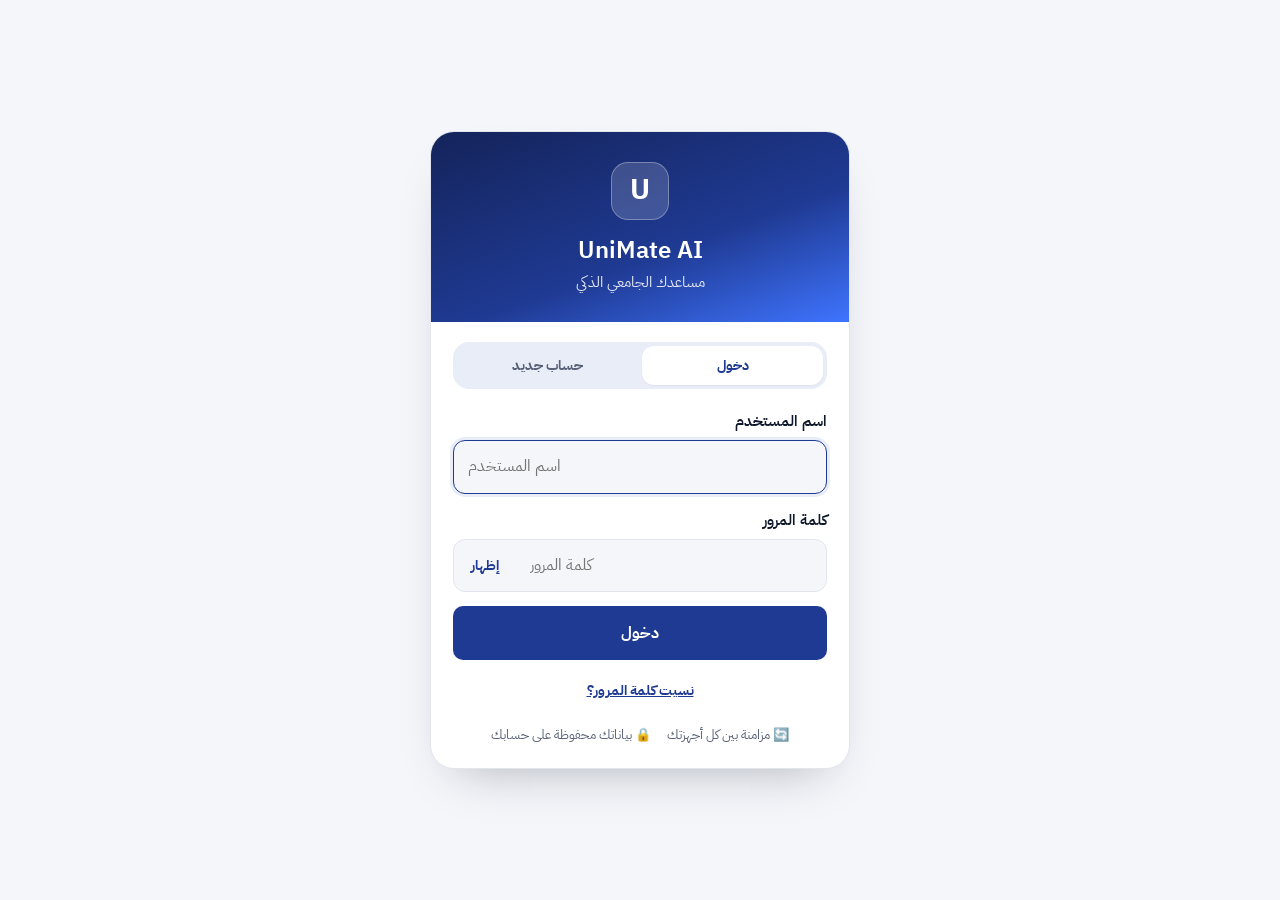
==== commit 699eb994: "Add files via upload" ====
--- a/index.html
+++ b/index.html
@@ -306,6 +306,30 @@
 .ann{display:flex;gap:10px;align-items:flex-start;background:var(--soft);border:1px solid var(--brand);color:var(--ink);border-radius:14px;padding:10px 14px;margin-bottom:12px;font-weight:600}
 .ann span{flex:1}
 .ann button{background:transparent;color:var(--muted);box-shadow:none;padding:0 6px;font-size:1rem}
+.subtabs{margin-bottom:14px}
+#urg.sticky{position:sticky;top:6px;z-index:30}
+.urg{display:flex;align-items:center;gap:10px;width:100%;text-align:start;padding:11px 14px;border-radius:14px;margin-bottom:10px;font-weight:700;font-size:.92rem;line-height:1.6;box-shadow:0 6px 18px -10px rgba(0,0,0,.45)}
+.urg span:first-child{flex:1}
+.urg.l3{background:#c2415a;color:#fff}
+.urg.l2{background:#f26a1b;color:#fff}
+.urg.l1{background:var(--soft);color:var(--brand);border:1px solid var(--line);box-shadow:none}
+.urg .x{flex:none;padding:0 6px;font-size:1rem;cursor:pointer;opacity:.8}
+#nav button{position:relative}
+#nav .dot,.bside .dot{position:absolute;top:6px;right:calc(50% - 20px);width:9px;height:9px;border-radius:50%;background:#e11d48;border:2px solid var(--surface)}
+.subtabs button{padding-inline:8px}
+.rv-tags{display:flex;flex-wrap:wrap;gap:6px;margin:8px 0}
+.rv-tags span{background:var(--soft);color:var(--brand);border-radius:99px;padding:3px 10px;font-size:.82rem;font-weight:600}
+details.nb{border:1px solid var(--line);border-radius:12px;padding:8px 12px;margin-top:8px}
+details.nb summary{cursor:pointer;font-weight:600}
+.rv select,.card select+textarea{margin-top:6px}
+.msg{border:1px solid var(--line);border-radius:12px;padding:10px 12px;margin-top:10px}
+.msg p{margin:0 0 6px}
+.msg .reply{background:var(--soft);border-radius:10px;padding:8px 10px;color:var(--ink);font-weight:600;margin:0}
+.auth-forgot-btn{display:block;margin:14px auto 0;background:none;box-shadow:none;color:var(--brand);padding:4px 8px;font-size:.9rem;text-decoration:underline}
+#maint{position:fixed;inset:0;z-index:99;background:var(--bg);display:grid;place-items:center;padding:24px;text-align:center}
+.maint-card{max-width:380px}
+.maint-card .big{font-size:3.2rem;line-height:1.2}
+.maint-card button{margin-top:14px}
 .auth-foot{display:flex;flex-wrap:wrap;justify-content:center;gap:6px 16px;margin-top:18px;font-size:.82rem;color:var(--muted)}
 /* حسابي والترحيب */
 .who{display:flex;align-items:center;gap:14px}
@@ -484,7 +508,8 @@
 .home-page>.daily-plan{order:1}
 .home-page>.home-stats{order:2}
 .home-page>.exam{order:3}
-.home-page>.mood-card{order:4}
+.home-page>.boost{order:4}
+.brow{display:flex;justify-content:space-between;align-items:center;gap:10px;margin-top:10px}
 .home-page>.missed-plan{order:5}</style>
 </head>
 <body>
@@ -503,7 +528,9 @@
 const AI_KEY = "sb_publishable_IClfN-hW7TnDtlqM_-1xVg_DhxUlBmO";
 const KEY = "unimate-v2", PAL = ["#1f3a93", "#f26a1b", "#0f9d6e", "#0e8fd1", "#c2415a"];
 const DAYS = ["الأحد", "الإثنين", "الثلاثاء", "الأربع", "الخميس", "الجمعة", "السبت"];
-const TABS = [["home", "الرئيسية"], ["focus", "التركيز"], ["forest", "الغابة"], ["ai", "المساعد"], ["subjects", "موادي"], ["schedule", "الجدول"], ["exams", "امتحانات"], ["progress", "تقدمي"], ["account", "حسابي"]];
+const TABS = [["home", "الرئيسية"], ["study", "دراستي"], ["focus", "التركيز"], ["ai", "المساعد"], ["progress", "تقدمي"], ["account", "حسابي"]];
+const secs = { study: "subjects", progress: "progress" };
+const ALIAS = { subjects: ["study", "subjects"], schedule: ["study", "schedule"], exams: ["study", "exams"], forest: ["progress", "forest"], review: ["study", "review"] };
 const HINTS = { "تراكم المحاضرات": "صفّي محاضرة متأخرة الأول", "ضيق الوقت": "ركّز على الأكتر تكرارًا في الامتحان", "صعوبة فهم المواد": "اشرحها بصوتك كأنك بتعلّم زميلك", "التأجيل وعدم الالتزام": "ابدأ بـ10 دقايق بس" };
 const PLAN_MODES = [["balanced", "متوازنة"], ["exam", "الامتحان الأقرب"], ["catchup", "المحاضرات المتراكمة"], ["hard", "المواد الأصعب"]];
 const planModeName = mode => (PLAN_MODES.find(x => x[0] === mode) || PLAN_MODES[0])[1];
@@ -586,6 +613,35 @@
   if (p.name) { pr.name = String(p.name).slice(0, 60); pr.university = String(p.uni || "").slice(0, 80); pr.study_year = String(p.year || "").slice(0, 20); }
   await rest("unimate_profiles?on_conflict=user_id", { method: "POST", headers: H, body: JSON.stringify(pr) });
 }
+function contactCard() {
+  const kind = h("select", { "aria-label": "نوع الرسالة" }, [["problem", "مشكلة"], ["suggestion", "اقتراح"], ["other", "حاجة تانية"]].map(([v, l]) => h("option", { value: v }, l)));
+  const body = h("textarea", { rows: 3, maxlength: 1000, placeholder: "اكتب رسالتك…", "aria-label": "الرسالة" });
+  const list = h("div", {});
+  const load = async () => { try {
+    const rows = await (await rest("unimate_messages?select=body,reply,created_at&user_id=eq." + auth.get().uid + "&order=created_at.desc&limit=5")).json();
+    list.replaceChildren(...(Array.isArray(rows) ? rows : []).map(m => h("div", { class: "msg" }, h("p", {}, m.body), m.reply ? h("p", { class: "reply" }, "ردّ الأدمن: " + m.reply) : h("p", { class: "muted" }, "في انتظار الرد"))));
+  } catch (e) {} };
+  const btn = h("button", { class: "sm", onclick: async () => {
+    const t = body.value.trim(); if (!t) return toast("اكتب رسالتك الأول");
+    btn.disabled = true;
+    try {
+      const a = auth.get();
+      const r = await rest("unimate_messages", { method: "POST", headers: { Prefer: "return=minimal" }, body: JSON.stringify({ user_id: a.uid, username: niceId(a.email).replace(/^@/, ""), kind: kind.value, body: t }) });
+      if (r.ok) { body.value = ""; toast("اتبعتت رسالتك للأدمن"); load(); } else toast("مقدرناش نبعت الرسالة (ممكن تكون وصلت للحد اليومي)");
+    } catch (e) { toast("مفيش اتصال بالنت"); }
+    btn.disabled = false;
+  } }, "إرسال");
+  load();
+  return h("div", { class: "card" }, h("h3", {}, "تواصل مع الأدمن"), h("p", { class: "muted" }, "مشكلة أو اقتراح؟ ابعتلنا وهنرد عليك هنا."), kind, body, h("div", { class: "inl", style: "margin-top:8px" }, btn), list);
+}
+const mBox = h("div", { id: "maint", hidden: true, role: "alertdialog", "aria-label": "صيانة" });
+async function checkMaint() {
+  try {
+    const v = ((await (await fetch(SB + "/rest/v1/unimate_settings?select=value&key=eq.maintenance", { headers: { apikey: AI_KEY } })).json())[0] || {}).value;
+    if (v && v.on) { mBox.replaceChildren(h("div", { class: "maint-card" }, h("div", { class: "big" }, "🛠️"), h("h2", {}, "التطبيق في صيانة"), h("p", {}, v.message || "بنحدّث التطبيق، نرجع بعد شوية."), h("button", { onclick: checkMaint }, "جرّب تاني"))); mBox.hidden = false; }
+    else { mBox.hidden = true; mBox.replaceChildren(); }
+  } catch (e) {}
+}
 function delCard() {
   const pw = h("input", { type: "password", dir: "auto", autocomplete: "current-password", placeholder: "اكتب كلمة المرور للتأكيد", "aria-label": "كلمة المرور للتأكيد" });
   const btn = h("button", { class: "sm ghost", style: "color:var(--pink)", onclick: async () => {
@@ -647,8 +703,36 @@
   try { localStorage.setItem(KEY + "-bak", JSON.stringify(S)); localStorage.removeItem(KEY); } catch (e) {}
   auth.set(null); setVerified(false); S = { profile: null, subjects: [], exams: [], classes: [], done: {} }; tab = "home"; tReset(); render();
 }
+function renderForgot() {
+  moreOpen = false; $("more").hidden = true; $("nav").hidden = true;
+  const un = h("input", { id: "fu", type: "text", dir: "auto", autocomplete: "username", autocapitalize: "none", spellcheck: "false", required: true, maxlength: 21, placeholder: "اسم المستخدم", value: authUser });
+  const ct = h("input", { id: "fc", type: "tel", dir: "auto", autocomplete: "tel", required: true, maxlength: 20, placeholder: "رقم واتساب (مثال 01012345678)" });
+  const msg = h("div", { class: "auth-err", role: "alert", hidden: true });
+  const go = h("button", { type: "submit", class: "auth-go" }, "إرسال الطلب");
+  const say = (t, ok) => { msg.textContent = t; msg.style.cssText = ok ? "background:color-mix(in srgb,var(--mint) 14%,transparent);color:var(--mint)" : ""; msg.hidden = false; };
+  const form = h("form", { onsubmit: async e => {
+    e.preventDefault(); msg.hidden = true;
+    const u = un.value.trim().toLowerCase().replace(/^@/, ""), c = ct.value.trim();
+    if (!validUser(u)) return say("اكتب اسم المستخدم صح.");
+    if (!/^\+?[0-9\s-]{8,16}$/.test(c)) return say("اكتب رقم واتساب صحيح.");
+    go.disabled = true; go.textContent = "ثواني…";
+    try {
+      const r = await fetch(SB + "/rest/v1/unimate_messages", { method: "POST", headers: { "Content-Type": "application/json", apikey: AI_KEY, Prefer: "return=minimal" }, body: JSON.stringify({ username: u, kind: "password", body: "نسيت كلمة المرور", contact: c }) });
+      if (r.ok) { say("اتبعت طلبك ✓ الأدمن هيكلمك على الواتساب بكلمة مرور مؤقتة.", true); go.hidden = true; return; }
+      say("مقدرناش نبعت الطلب دلوقتي، جرّب بعد شوية.");
+    } catch (x) { say("مفيش اتصال بالنت."); }
+    go.disabled = false; go.textContent = "إرسال الطلب";
+  } },
+    h("div", { class: "auth-f" }, h("label", { for: "fu" }, "اسم المستخدم"), un),
+    h("div", { class: "auth-f" }, h("label", { for: "fc" }, "رقم الواتساب للتواصل"), ct, h("small", {}, "هنكلمك عليه بكلمة مرور مؤقتة. الرقم بيوصل للأدمن بس.")),
+    msg, go);
+  $("view").replaceChildren(h("div", { class: "auth-wrap" }, h("div", { class: "auth-card" },
+    h("div", { class: "auth-head" }, h("span", { class: "logo" }, "U"), h("h2", {}, "نسيت كلمة المرور"), h("p", {}, "ابعت طلب للأدمن وهيساعدك تدخل تاني")),
+    h("div", { class: "auth-body" }, form, h("button", { type: "button", class: "ghost", style: "width:100%;margin-top:14px", onclick: () => { authMode = "login"; renderAuth(); } }, "رجوع لتسجيل الدخول")))));
+}
 let authMode = "login", authErr = "", authUser = "";
 function renderAuth() {
+  if (authMode === "forgot") return renderForgot();
   moreOpen = false; $("more").hidden = true; $("nav").hidden = true;
   const login = authMode === "login", HINT = "من 3 لـ 20 حرف: إنجليزي وأرقام و _ . وفيه حرف واحد على الأقل (مثال: ahmed_22)";
   const em = h("input", { id: "au", type: "text", dir: "auto", autocomplete: "username", autocapitalize: "none", spellcheck: "false", required: true, maxlength: 21, placeholder: "اسم المستخدم", value: authUser, "aria-describedby": "au-h" });
@@ -673,7 +757,7 @@
   } },
     h("div", { class: "auth-f" }, h("label", { for: "au" }, "اسم المستخدم"), em, hint),
     h("div", { class: "auth-f" }, h("label", { for: "ap" }, "كلمة المرور"), h("div", { class: "pw" }, pw, eye), pwHint),
-    err, go, login && h("p", { class: "auth-forgot" }, "نسيت كلمة المرور؟ كلّم الأدمن وهيبعتلك كلمة مؤقتة تغيّرها بعد الدخول."),
+    err, go, login && h("button", { type: "button", class: "auth-forgot-btn", onclick: () => { authMode = "forgot"; authErr = ""; renderAuth(); } }, "نسيت كلمة المرور؟"),
     h("div", { class: "auth-foot" }, h("span", {}, "🔄 مزامنة بين كل أجهزتك"), h("span", {}, "🔒 بياناتك محفوظة على حسابك")));
   const seg = h("div", { class: "seg", role: "group", "aria-label": "دخول أو حساب جديد" }, [["login", "دخول"], ["signup", "حساب جديد"]].map(([k, l]) =>
     h("button", { type: "button", class: "ghost sm" + (authMode === k ? " on" : ""), "aria-pressed": String(authMode === k), onclick: () => { if (authMode !== k) { authMode = k; authErr = ""; renderAuth(); } } }, l)));
@@ -898,7 +982,7 @@
 }
 function tToggle() {
   if (tInt) { clearInterval(tInt); tInt = null; } else tInt = setInterval(() => {
-    timerTick(); if (--tLeft <= 0) { timerChime(); if (tMode === "work") plantTree(S.tmin || 25); tMode = tMode === "work" ? "break" : "work"; tLeft = tMode === "work" ? workSecs() : breakSecs(); try { navigator.vibrate && navigator.vibrate(300); } catch (e) {} }
+    timerTick(); if (--tLeft <= 0) { timerChime(); if (tMode === "work") { plantTree(S.tmin || 25); askIntent(); } tMode = tMode === "work" ? "break" : "work"; tLeft = tMode === "work" ? workSecs() : breakSecs(); try { navigator.vibrate && navigator.vibrate(300); } catch (e) {} }
     tPaint();
   }, 1000);
   tPaint();
@@ -907,6 +991,7 @@
 
 const IC = { focus: "M12 8v4l3 2M12 22a10 10 0 1 0 0-20 10 10 0 0 0 0 20z", forest: "M12 3l5 7h-3l4 6H6l4-6H7l5-7zM12 16v5", level: "M12 3l2.6 5.3 5.9.9-4.3 4.2 1 5.9-5.2-2.8-5.2 2.8 1-5.9-4.3-4.2 5.9-.9L12 3z", minutes: "M9 2h6m-3 4v6l4 2M5.6 5.6l1.8 1.8M4 13a8 8 0 1016 0 8 8 0 00-16 0z", energy: "M12 2l2.3 7.7L22 12l-7.7 2.3L12 22l-2.3-7.7L2 12l7.7-2.3L12 2z", rest: "M20.9 13.1A9 9 0 0110.9 3a9 9 0 108 10.1z", target: "M12 22a10 10 0 110-20 10 10 0 010 20zM12 17a5 5 0 110-10 5 5 0 010 10zM12 12h.01", calm: "M20.8 4.6a5.5 5.5 0 00-7.8 0L12 5.7l-1.1-1.1a5.5 5.5 0 00-7.8 7.8l1.1 1.1L12 21l7.8-7.5 1.1-1.1a5.5 5.5 0 000-7.8z", start: "M12 22a10 10 0 110-20 10 10 0 010 20zM9.5 9a2.5 2.5 0 014.5 1.5c0 1.5-2 2-2 3.5M12 17h.01", home: "M3 11l9-8 9 8M5 10v10h5v-6h4v6h5V10", ai: "M21 11.5a8.5 8.5 0 01-8.5 8.5H4l1.8-3.6A8.5 8.5 0 1121 11.5z", subjects: "M4 5a2 2 0 012-2h13v16H6a2 2 0 00-2 2V5zM4 19a2 2 0 012-2h13", schedule: "M4 6h16v14H4zM4 10h16M8 3v4M16 3v4", exams: "M9 4h6v3H9zM6 5h12v16H6zM9 14l2 2 4-4", progress: "M4 20V10M10 20V4M16 20v-7M22 20H2", account: "M12 12a4 4 0 100-8 4 4 0 000 8zM4 21a8 8 0 0116 0", more: "M5 12h.01M12 12h.01M19 12h.01" };
 function ico(k) {
+  if (k === "study") k = "subjects";
   const n = document.createElement("span"); n.className = "ic";
   n.innerHTML = '<svg viewBox="0 0 24 24" width="22" height="22" fill="none" stroke="currentColor" stroke-width="2" stroke-linecap="round" stroke-linejoin="round" aria-hidden="true"><path d="' + IC[k] + '"/></svg>';
   return n;
@@ -935,7 +1020,7 @@
   boardBusy = true;
   try { board = await forestCall(action, extra); } catch (e) { board = board || { error: true }; }
   boardBusy = false; boardAt = Date.now();
-  if (tab === "forest" || tab === "leaderboard") render();
+  if (tab === "forest" || tab === "leaderboard" || (tab === "progress" && secs.progress === "forest")) render();
 }
 function plantTree(m = 25) {
   S.trees = S.trees || []; const t = Date.now(), today = iso(new Date()), sessions = S.trees.filter(x => iso(new Date(tm(x).t)) === today).length;
@@ -951,7 +1036,7 @@
   const stages = ["بذرة", "برعم", "شتلة", "شجرة كاملة"];
   toast(rare ? "إنجاز جامد! شجرة " + subjectName + " النادرة بتكبر 🌸" : "🌱 شجرة " + subjectName + " وصلت لمرحلة " + stages[growing.growth - 1]);
   loadBoard("plant", { minutes: m });
-  if (tab === "forest" || tab === "leaderboard") render();
+  if (tab === "forest" || tab === "leaderboard" || (tab === "progress" && secs.progress === "forest")) render();
 }
 
 /* ---------- تنبيهات الموبايل (Web Push) ---------- */
@@ -965,7 +1050,7 @@
   notifBusy = true;
   try {
     notif = await notifCall({ action: "sync", data: {
-      exams: S.exams.map(e => ({ id: e.id, subject: (subj(e.sid) || {}).name || "مادة", date: e.date, kind: e.kind || "" })),
+      exams: [...S.exams.map(e => ({ id: e.id, subject: (subj(e.sid) || {}).name || "مادة", date: e.date, kind: e.kind || "", time: e.time || "" })), ...B.events.map(ev => ({ id: "g" + ev.id.slice(0, 8), subject: ev.subject || "الدفعة", date: ev.date, kind: ev.kind, time: ev.time || "" }))],
       classes: S.classes.map(c => ({ id: c.id, day: c.day, time: c.time, title: c.title })) } });
   } catch (e) { notif = { error: e.message }; }
   notifBusy = false; notifAt = Date.now(); if (tab === "account") render();
@@ -1138,20 +1223,10 @@
         h("div", { class: "tile", style: "--a:var(--brand)" }, h("b", {}, st.streak), h("span", { class: "metric-label" }, h("span", { class: "metric-icon" }, ico("forest")), "ستريك الغابة")),
         h("div", { class: "tile", style: "--a:var(--mint)" }, h("b", {}, st.lvl), h("span", { class: "metric-label" }, h("span", { class: "metric-icon" }, ico("level")), "المستوى")),
         h("div", { class: "tile", style: "--a:var(--brand)" }, h("b", {}, st.mins), h("span", { class: "metric-label" }, h("span", { class: "metric-icon" }, ico("minutes")), "دقيقة مذاكرة"))),
-      h("section", { class: "card mood-card", "aria-labelledby": "moodTitle" },
-        h("div", { class: "mood-heading" }, h("span", { class: "mood-spark", "aria-hidden": "true" }, ico("energy")), h("div", {}, h("span", { class: "mood-kicker" }, "تشيك إن سريع"), h("h3", { id: "moodTitle" }, "مزاجك إيه النهارده؟"), h("p", { class: "muted" }, "اختار أقرب إحساس ليك عشان نرشح لك بداية مناسبة."))),
-        h("div", { class: "mood-grid" }, moods.map(m => h("button", { type: "button", class: "mood-option" + (todayMood === m.id ? " selected" : ""), "aria-pressed": String(todayMood === m.id), onclick: () => { S.dailyMood = { day: key, id: m.id }; store.save(S); render(); } }, h("span", { class: "mood-icon", "aria-hidden": "true" }, ico(m.icon)), h("span", {}, m.label)))),
-        chosenMood ? h("div", { class: "mood-guidance" },
-          h("div", { class: "mood-target" }, h("span", { class: "mood-target-label" }, "اقتراح مناسب لك · " + chosenMood.minutes + " دقيقة"), h("b", {}, chosenMood.title), h("p", { class: "muted" }, moodTask ? "المهمة المقترحة: " + moodTask.name : moodSubject ? "المادة المقترحة: " + moodSubject.name : "اختار مادة بتحبها أو ابدأ بمذاكرة عامة."), h("p", { class: "muted mood-context" }, moodContext)),
-          h("ol", { class: "mood-steps" }, chosenMood.steps.map((step, i) => h("li", {}, h("span", { class: "step-num" }, i + 1), h("span", {}, step)))),
-          h("button", { class: "sm mood-start", onclick: () => {
-            if (tInt || tMode !== "work" || tLeft !== workSecs()) { goTab("focus"); toast("كمّل جلستك الحالية أو دوس إعادة قبل تغيير مدتها"); return; }
-            if (moodSubject) S.focusSid = moodSubject.id;
-            S.tmin = chosenMood.minutes; tLeft = workSecs(); store.save(S); goTab("focus");
-          } }, ico("focus"), "ابدأ جلسة " + chosenMood.minutes + " دقيقة")) : null),
       upcoming && h("div", { class: "card exam" + (dleft <= 3 ? " hot" : "") },
         h("div", { class: "d" }, h("b", { class: dleft === 0 ? "t" : "" }, dleft === 0 ? "النهاردة" : dleft), dleft === 0 ? null : h("span", {}, "يوم")),
         h("div", { class: "i" }, h("span", { class: "muted" }, "أقرب امتحان"), h("h3", {}, subj(upcoming.sid)?.name || "امتحان"), h("span", { class: "muted" }, fmt(new Date(upcoming.date + "T00:00:00"))))),
+      homeBoost(key),
       h("div", { class: "card daily-plan" }, h("div", { class: "hd" }, h("div", {}, h("span", { class: "section-kicker" }, "خطتك الشخصية"), h("h3", {}, "مهام النهاردة")), plan.length ? h("span", { class: "plan-mode" }, done + " من " + plan.length + " · " + planModeName(S.profile.planMode || "balanced")) : null),
         h("div", { class: "bar" }, h("i", { style: "width:" + (plan.length ? Math.round(done / plan.length * 100) : 0) + "%" })),
         plan.length ? plan.map((x, i) => {
@@ -1170,6 +1245,7 @@
       h("div", { class: "card timer" }, h("h3", { id: "tMode" }, "جلسة تركيز"),
         h("label", { class: "muted", style: "display:block;text-align:start;margin:10px 0" }, "مادة الشجرة", h("select", { id: "focusSubject", value: S.subjects.some(s => s.id === S.focusSid) ? S.focusSid : "", disabled: !!tInt || (tMode === "work" && tLeft !== workSecs()), onchange: e => { S.focusSid = e.target.value; store.save(S); } }, h("option", { value: "" }, "مذاكرة عامة"), S.subjects.map(s => h("option", { value: s.id }, s.name)))),
         h("p", { class: "muted", style: "text-align:start;font-size:.85rem" }, "اختار المادة، وكل جلسة مكتملة هتنمّي شجرتها الخاصة."),
+        intentField(),
         h("div", { class: "picks" }, DUR.map(([m, em]) => h("button", { class: "ghost sm" + ((S.tmin || 25) === m ? " on" : ""), onclick: () => {
           if (tInt || tMode !== "work" || tLeft !== workSecs()) { toast("خلّص الجلسة الحالية أو دوس إعادة الأول"); return; }
           S.tmin = m; store.save(S); tLeft = workSecs(); render(); } }, m + "د " + em))),
@@ -1270,14 +1346,13 @@
     const kind = h("input", { type: "text", placeholder: "نوعه (ميد، فاينال...)", "aria-label": "نوع الامتحان" });
     const key = iso(new Date());
     return h("div", {}, head("الامتحانات", "سجّل مواعيدك والخطة هتتظبط على قرب كل امتحان"),
-      S.subjects.length ? h("form", { class: "card inl", onsubmit: e => { e.preventDefault(); S.exams.push({ id: uid(), sid: sel.value, date: date.value, kind: kind.value.trim() }); commit(); } },
-        sel, date, kind, h("button", { type: "submit" }, "إضافة")) : h("p", { class: "note" }, "ضيف موادك الأول من صفحة «موادي»."),
+      examForm(),
       S.exams.slice().sort((a, b) => a.date < b.date ? -1 : 1).map(e => {
         const d = dnum(e.date) - dnum(key);
         return h("div", { class: "card exam" + (d >= 0 && d <= 3 ? " hot" : "") + (d < 0 ? " past" : "") },
           h("div", { class: "d" }, d < 0 ? h("b", { class: "t" }, "عدّى") : d === 0 ? h("b", { class: "t" }, "النهاردة") : [h("b", {}, d), h("span", {}, "يوم")]),
-          h("div", { class: "i", style: "flex:1" }, h("h3", {}, (subj(e.sid)?.name || "") + (e.kind ? " — " + e.kind : "")), h("span", { class: "muted" }, new Date(e.date + "T00:00:00").toLocaleDateString("ar-EG-u-nu-latn", { weekday: "long", day: "numeric", month: "long" }))),
-          h("button", { class: "ghost sm", onclick: () => { S.exams = S.exams.filter(x => x.id !== e.id); commit(); } }, "حذف"));
+          h("div", { class: "i", style: "flex:1" }, h("h3", {}, (subj(e.sid)?.name || "") + (e.kind ? " — " + e.kind : "") + (e.time ? " • " + e.time : "")), h("span", { class: "muted" }, new Date(e.date + "T00:00:00").toLocaleDateString("ar-EG-u-nu-latn", { weekday: "long", day: "numeric", month: "long" }))),
+          h("div", { class: "inl" }, h("button", { class: "ghost sm", onclick: () => exportIcs(e), title: "أضف للتقويم", "aria-label": "أضف للتقويم" }, "📅"), h("button", { class: "ghost sm", onclick: () => { S.exams = S.exams.filter(x => x.id !== e.id); commit(); } }, "حذف")));
       }));
   },
 
@@ -1309,6 +1384,7 @@
       notifCard(),
       h("div", { class: "card" }, h("h3", {}, "الدخول"), h("p", { class: "muted", dir: "ltr", style: "text-align:start" }, niceId((auth.get() || {}).email)),
         h("button", { class: "ghost", onclick: async () => { if (await sure("تسجيل خروج؟ بياناتك محفوظة على حسابك.")) logout(); } }, "تسجيل خروج")),
+      contactCard(),
       pwCard(),
       delCard(),
       h("div", { class: "card" }, h("h3", {}, "بياناتك"),
@@ -1398,14 +1474,14 @@
 async function submitQuiz() {
   const un = Q.ans.filter(a => a == null || a === "").length;
   if (un && !(await sure("لسه فاضل " + un + " سؤال من غير إجابة. تسلّم كده؟"))) return;
-  Q.stage = "result"; Q.review = null; Q.revErr = false; Q.saved = false; render(); doReview();
+  Q.stage = "result"; Q.review = null; Q.revErr = false; Q.saved = false; recordQuiz("mcq"); render(); doReview();
 }
 const qPts = () => Q.quiz.questions.reduce((a, x, i) => a + (x.type === "mcq" ? (Q.ans[i] === x.answer ? 1 : 0) : ((Q.review && (Q.review.items.find(r => r.index === i) || {}).score) || 0)), 0);
 async function doReview() {
   const items = Q.quiz.questions.map((x, i) => x.type === "mcq"
     ? { type: "mcq", topic: x.topic, q: x.q, student: Q.ans[i] == null ? "(مفيش إجابة)" : x.options[Q.ans[i]], right: x.options[x.answer], correct: Q.ans[i] === x.answer }
     : { type: "short", topic: x.topic, q: x.q, student: Q.ans[i] || "(مفيش إجابة)", right: x.model_answer });
-  try { Q.review = await quizCall({ action: "review", items }); } catch (e) { Q.revErr = true; }
+  try { Q.review = await quizCall({ action: "review", items }); recordQuiz("short"); } catch (e) { Q.revErr = true; }
   if (!Q.saved) { Q.saved = true; S.quizzes = S.quizzes || []; S.quizzes.unshift({ d: iso(new Date()), s: Q.subj, t: Q.quiz.title, p: Math.round(qPts() / Q.quiz.questions.length * 100), n: Q.quiz.questions.length }); S.quizzes = S.quizzes.slice(0, 20); store.save(S); }
   render();
 }
@@ -1484,11 +1560,266 @@
     h("div", { class: "card chatcard" }, chat, h("div", { class: "composer" }, q, h("button", { class: "send", "aria-label": "إرسال", disabled: busy, onclick: go }, sendIc()))));
 }
 
+/* ---------- مراجعة متباعدة + دفتر أخطاء + اشرحها بكلامك ---------- */
+const LADDER = [1, 3, 7, 14, 30, 60];
+const addDays = n => { const d = new Date(); d.setDate(d.getDate() + n); return iso(d); };
+const cardsOf = () => S.cards || (S.cards = []);
+const dueCards = () => { const t = iso(new Date()); return cardsOf().filter(c => c.due <= t); };
+function addCard(c) { if (cardsOf().some(x => x.q === c.q)) return false; cardsOf().push({ id: uid(), stage: 0, due: addDays(c.src === "wrong" ? 2 : 1), ...c }); return true; }
+function rateCard(c, r) { if (r === 0) c.stage = 0; else if (r === 2) c.stage = Math.min(c.stage + 1, LADDER.length - 1); c.due = addDays(r === 0 ? 1 : LADDER[c.stage]); }
+const weakList = n => Object.entries(S.weak || {}).filter(([, e]) => e.t >= 2 && e.w / e.t >= .4).sort((a, b) => b[1].w / b[1].t - a[1].w / a[1].t).slice(0, n);
+function recordQuiz(kind) {
+  const z = Q.quiz; if (!z) return; const sid = (S.subjects.find(x => x.name === Q.subj) || {}).id;
+  z.questions.forEach((x, i) => {
+    if ((x.type === "mcq") !== (kind === "mcq")) return;
+    const ok = kind === "mcq" ? Q.ans[i] === x.answer : ((Q.review && (Q.review.items.find(r => r.index === i) || {}).score) || 0) >= 1;
+    const t = x.topic || "عام", e = ((S.weak = S.weak || {})[t] = S.weak[t] || { w: 0, t: 0 }); e.t++; if (!ok) e.w++;
+    if (!ok) addCard({ q: x.q, a: kind === "mcq" ? x.options[x.answer] + (x.explanation ? " — " + x.explanation : "") : x.model_answer, topic: t, sid, src: "wrong" });
+  });
+  store.save(S);
+}
+async function aiAsk(prompt) {
+  const r = await fetch(AI_URL, { method: "POST", headers: { "Content-Type": "application/json", apikey: AI_KEY, Authorization: "Bearer " + ((await getTok()) || AI_KEY) }, body: JSON.stringify({ messages: [{ role: "user", content: prompt }], context: {} }) });
+  const j = await r.json().catch(() => ({}));
+  if (r.status === 401) throw new Error("سجّل دخول الأول.");
+  if (r.status === 429) throw new Error(j.error === "daily_limit" ? "وصلت للحد اليومي من رسائل المساعد. هيتجدد بكرة." : "الطلبات كتير دلوقتي، جرّب بعد شوية.");
+  if (!r.ok || !j.text) throw new Error("المساعد مش متاح حاليًا. جرّب تاني بعد شوية.");
+  return j.text;
+}
+function parseCards(t) {
+  let arr = []; try { arr = JSON.parse((t.match(/\[[\s\S]*\]/) || [""])[0]); } catch (e) { arr = (t.match(/\{[^{}]*\}/g) || []).map(o => { try { return JSON.parse(o); } catch (x) { return null; } }); }
+  return (Array.isArray(arr) ? arr : []).filter(c => c && typeof c.q === "string" && typeof c.a === "string" && c.q.trim() && c.a.trim()).map(c => ({ q: c.q.trim().slice(0, 300), a: c.a.trim().slice(0, 400), topic: String(c.topic || "").slice(0, 40) }));
+}
+const RV = { queue: null, i: 0, flip: false, busy: false, msg: "", ex: { t: "", s: "", out: "", busy: false } };
+const startReview = () => { RV.queue = dueCards().sort(() => Math.random() - .5); RV.i = 0; RV.flip = false; };
+function reviewRun() {
+  if (RV.i >= RV.queue.length) { const n = RV.queue.length; return h("div", { class: "card" }, h("h3", {}, "خلّصت مراجعة النهاردة 🎉"), h("p", { class: "muted" }, n + " كروت — هتظهر تاني في مواعيدها."), h("button", { onclick: () => { RV.queue = null; render(); } }, "تمام")); }
+  const c = RV.queue[RV.i], rt = r => { rateCard(c, r); store.save(S); RV.i++; RV.flip = false; render(); };
+  return h("div", { class: "card rv" }, h("p", { class: "muted" }, (RV.i + 1) + " / " + RV.queue.length + (c.topic ? " • " + c.topic : "")), h("h3", { style: "white-space:pre-wrap" }, c.q),
+    RV.flip ? h("div", {}, h("p", { class: "ans ok", style: "white-space:pre-wrap" }, c.a), h("div", { class: "inl" }, h("button", { class: "ghost", onclick: () => rt(0) }, "نسيت"), h("button", { class: "ghost", onclick: () => rt(1) }, "صعب"), h("button", { onclick: () => rt(2) }, "سهل")))
+      : h("div", {}, h("p", { class: "muted" }, "فكّر في الإجابة الأول، وبعدين اعرضها."), h("button", { onclick: () => { RV.flip = true; render(); } }, "اعرض الإجابة")));
+}
+function genCard() {
+  const sel = h("select", { "aria-label": "المادة" }, h("option", { value: "" }, "مادة عامة"), S.subjects.map(x => h("option", { value: x.id }, x.name)));
+  const ta = h("textarea", { rows: 4, maxlength: 6000, placeholder: "الصق هنا جزء من مادتك (ملاحظات، ملخص، فقرة من الكتاب)…", "aria-label": "المادة" });
+  const btn = h("button", { class: "sm", disabled: RV.busy, onclick: async () => {
+    const t = ta.value.trim(); if (t.length < 80) return toast("الصق نص أطول شوية (80 حرف على الأقل)");
+    RV.busy = true; RV.msg = "بيطلّع الكروت…"; render();
+    try {
+      const out = parseCards(await aiAsk("طلّع من النص ده 8 كروت مراجعة (سؤال وجواب قصير ومحدد) بنفس لغة النص. رجّع JSON بس من غير أي كلام تاني: [{\"q\":\"السؤال\",\"a\":\"الجواب في جملة أو اتنين\",\"topic\":\"الموضوع في كلمتين\"}]\n\nالنص:\n" + t.slice(0, 5000)));
+      const n = out.filter(c => addCard({ ...c, sid: sel.value || undefined, src: "ai" })).length; store.save(S);
+      RV.msg = n ? "اتضافت " + n + " كروت. هتظهر لك في مراجعة بكرة." : "معرفتش أطلّع كروت كويسة. جرّب نص أوضح.";
+    } catch (e) { RV.msg = e.message; }
+    RV.busy = false; render();
+  } }, RV.busy ? "ثواني…" : "طلّع كروت");
+  return h("div", { class: "card" }, h("h3", {}, "كروت من مادتك"), h("p", { class: "muted" }, "الصق نص والمساعد يحوّله لكروت سؤال/جواب. (بتحسب من حد رسائل المساعد)"), sel, ta, h("div", { class: "inl", style: "margin-top:8px" }, btn), RV.msg ? h("p", { class: "note" }, RV.msg) : null);
+}
+function weakCard() {
+  const w = weakList(6), wrong = cardsOf().filter(c => c.src === "wrong");
+  return h("div", { class: "card" }, h("h3", {}, "دفتر الأخطاء ونقط الضعف"),
+    w.length ? h("div", { class: "rv-tags" }, w.map(([t, e]) => h("span", {}, t + " (" + e.w + "/" + e.t + " غلط)"))) : h("p", { class: "muted" }, "لما تحل اختبارات «اختبرني» هنسجّل هنا المواضيع اللي بتغلط فيها وأسئلتك الغلط، وهنراجعها معاك بعد يومين وأسبوع."),
+    wrong.slice(-8).reverse().map(c => h("details", { class: "nb" }, h("summary", {}, c.q), h("p", { style: "white-space:pre-wrap" }, c.a), h("button", { class: "ghost sm", onclick: () => { S.cards = cardsOf().filter(x => x.id !== c.id); store.save(S); render(); } }, "مسحت الغلطة دي"))));
+}
+function explainCard() {
+  const t = h("input", { type: "text", maxlength: 80, placeholder: "اسم الموضوع", value: RV.ex.t, "aria-label": "الموضوع", oninput: e => { RV.ex.t = e.target.value; } });
+  const s = h("textarea", { rows: 4, maxlength: 1500, placeholder: "اشرحه بكلامك كأنك بتعلّمه لزميلك…", "aria-label": "شرحك", oninput: e => { RV.ex.s = e.target.value; } }, RV.ex.s);
+  const btn = h("button", { class: "sm", disabled: RV.ex.busy, onclick: async () => {
+    if (RV.ex.t.trim().length < 2 || RV.ex.s.trim().length < 40) return toast("اكتب الموضوع وشرح أطول شوية");
+    RV.ex.busy = true; RV.ex.out = ""; render();
+    try { RV.ex.out = await aiAsk("الطالب بيشرح موضوع «" + RV.ex.t.trim() + "» بكلامه:\n" + RV.ex.s.trim() + "\n\nقيّم شرحه بالعامية المصرية وباختصار: (1) إيه الصح فيه (2) إيه الناقص أو الغلط (3) تصحيح في جملة لو فيه غلط. من غير نصائح مذاكرة عامة."); }
+    catch (e) { RV.ex.out = e.message; }
+    RV.ex.busy = false; render();
+  } }, RV.ex.busy ? "ثواني…" : "قيّم شرحي");
+  return h("div", { class: "card" }, h("h3", {}, "اشرحها بكلامك"), h("p", { class: "muted" }, "لو قدرت تشرح الموضوع من غير ما تبص في الكتاب، يبقى فهمته فعلاً. (بتحسب من حد رسائل المساعد)"), t, s, h("div", { class: "inl", style: "margin-top:8px" }, btn), RV.ex.out ? h("div", { class: "note", style: "white-space:pre-wrap" }, RV.ex.out) : null);
+}
+function reviewView() {
+  const due = dueCards(), n = cardsOf().length;
+  return h("div", {}, head("مراجعة", "اسأل نفسك بدل ما تعيد القراءة — أقوى طريقة للحفظ."),
+    RV.queue ? reviewRun() : h("div", { class: "card" }, h("h3", {}, due.length ? "عندك " + due.length + " كرت للمراجعة النهاردة" : "مفيش مراجعة مستحقة النهاردة ✓"), h("p", { class: "muted" }, "إجمالي كروتك: " + n), due.length ? h("button", { onclick: () => { startReview(); render(); } }, "ابدأ المراجعة") : null),
+    genCard(), weakCard(), explainCard());
+}
+function examMilestones(key) { return S.exams.map(e => ({ e, dl: dnum(e.date) - dnum(key) })).filter(x => [14, 7, 3, 1].includes(x.dl)).map(x => ({ id: x.e.id + ":" + x.dl, name: (S.subjects.find(s => s.id === x.e.sid) || {}).name || "امتحان", kind: x.e.kind, dl: x.dl })); }
+function homeBoost(key) {
+  const due = dueCards(), ms = examMilestones(key), weak = weakList(3);
+  const tmr = addDays(1), nudge = new Date().getHours() >= 17 && S.nudgeDay !== key && !S.exams.some(x => x.date === tmr);
+  const soon = soonEvents(key);
+  if (!due.length && !ms.length && !weak.length && !nudge && !soon.length) return null;
+  return h("div", { class: "card boost" }, h("span", { class: "section-kicker" }, "عزّز مذاكرتك"),
+    soon.map(x => { const miss = [!x.time && "الساعة", !x.place && "المكان"].filter(Boolean); return h("div", { style: "margin-top:12px;padding-bottom:10px;border-bottom:1px solid var(--line)" },
+      h("b", {}, (x.dl ? "بكرة" : "النهاردة") + ": " + x.kind + (x.name ? " " + x.name : "")),
+      h("p", { class: "muted", style: "margin:4px 0" }, [x.time ? "الساعة " + x.time : null, x.place ? "المكان: " + x.place : null, x.note ? "🎒 " + x.note : null].filter(Boolean).join(" • ") || "مفيش تفاصيل متسجّلة"),
+      miss.length ? h("p", { class: "note", style: "margin:4px 0" }, "ناقص: " + miss.join(" و") + ". اسأل زمايلك وكمّله.") : null,
+      h("label", { style: "display:flex;gap:8px;align-items:center" }, h("input", { type: "checkbox", checked: !!(S.ready || {})[x.id], onchange: e => { (S.ready = S.ready || {})[x.id] = e.target.checked; store.save(S); } }), h("span", {}, "أنا عارف المكان والساعة وجهّزت حاجتي"))); }),
+    nudge ? h("div", { class: "brow" }, h("span", {}, "في كويز أو تسليم بكرة؟"), h("div", { class: "inl" }, h("button", { class: "sm", onclick: () => { examSt.date = tmr; examSt.kind = "كويز"; goTab("exams"); } }, "أضفه"), h("button", { class: "ghost sm", onclick: () => { S.nudgeDay = key; store.save(S); render(); } }, "مفيش"))) : null,
+    due.length ? h("div", { class: "brow" }, h("span", {}, due.length + " كرت مراجعة النهاردة"), h("button", { class: "sm", onclick: () => { startReview(); goTab("review"); } }, "ابدأ")) : null,
+    ms.map(m => h("label", { class: "brow", style: "justify-content:flex-start" }, h("input", { type: "checkbox", checked: !!(S.revDone || {})[m.id], onchange: e => { (S.revDone = S.revDone || {})[m.id] = e.target.checked; store.save(S); } }), h("span", {}, "راجع «" + m.name + "» — باقي " + m.dl + " يوم على الامتحان"))),
+    weak.length ? h("div", { class: "brow" }, h("div", { class: "rv-tags", style: "margin:0" }, weak.map(([t, e]) => h("span", {}, t + " (" + e.w + "/" + e.t + ")"))), h("button", { class: "ghost sm", onclick: () => goTab("review") }, "الأخطاء")) : null);
+}
+function intentField() {
+  const i = h("input", { type: "text", maxlength: 80, placeholder: "هتعمل إيه في الجلسة دي؟ (مثال: 5 مسائل تفاضل)", value: S.intent || "", "aria-label": "هدف الجلسة", disabled: !!tInt, oninput: e => { S.intent = e.target.value; } });
+  i.addEventListener("change", () => store.save(S)); const st = S.intentStats;
+  return h("div", { style: "text-align:start;margin:10px 0" }, h("label", { class: "muted", style: "display:block;margin-bottom:4px;font-size:.85rem" }, "هدف الجلسة (اختياري)"), i, st && st.total ? h("p", { class: "muted", style: "font-size:.8rem;margin:6px 0 0" }, "نفّذت " + st.done + " من " + st.total + " هدف جلسة") : null);
+}
+function askIntent() { const t = (S.intent || "").trim(); if (!t) return; setTimeout(async () => { const ok = await sure("خلّصت اللي نويت عليه؟ «" + t + "»"); const st = (S.intentStats = S.intentStats || { done: 0, total: 0 }); st.total++; if (ok) st.done++; S.intent = ""; store.save(S); render(); }, 700); }
+
+/* ---------- ما يفوتكش كويز: إضافة سريعة + تقويم + تذكير مسائي ---------- */
+function dlFile(name, text, type) { const a = h("a", { href: URL.createObjectURL(new Blob([text], { type })), download: name }); document.body.append(a); a.click(); a.remove(); }
+function exportIcs(e) {
+  const nm = (((subj(e.sid) || {}).name || "") + " " + (e.kind || "")).trim() || "امتحان", esc = t => String(t).replace(/[\\;,]/g, m => "\\" + m);
+  const d = e.date.replace(/-/g, ""), al = (trig, t) => "BEGIN:VALARM\r\nACTION:DISPLAY\r\nDESCRIPTION:" + esc(t) + "\r\nTRIGGER:" + trig + "\r\nEND:VALARM";
+  let when, alarms;
+  if (e.time) { const hh = e.time.slice(0, 2), mm = e.time.slice(3, 5), h2 = String((+hh + 1) % 24).padStart(2, "0"); when = "DTSTART:" + d + "T" + hh + mm + "00\r\nDTEND:" + d + "T" + h2 + mm + "00"; alarms = [al("-PT1440M", "بكرة: " + nm), al("-PT120M", "بعد ساعتين: " + nm), al("-PT30M", "بعد نص ساعة: " + nm)]; }
+  else { const nx = new Date(e.date + "T00:00:00"); nx.setDate(nx.getDate() + 1); when = "DTSTART;VALUE=DATE:" + d + "\r\nDTEND;VALUE=DATE:" + iso(nx).replace(/-/g, ""); alarms = [al("-P2DT15H", "كمان 3 أيام: " + nm), al("-PT900M", "بكرة: " + nm), al("PT480M", "النهاردة: " + nm)]; }
+  const stamp = new Date().toISOString().replace(/[-:]/g, "").slice(0, 15) + "Z";
+  dlFile("exam-" + e.date + ".ics", ["BEGIN:VCALENDAR", "VERSION:2.0", "PRODID:-//UniMate//AR", "BEGIN:VEVENT", "UID:" + e.id + "@unimate", "DTSTAMP:" + stamp, when, "SUMMARY:" + esc(nm), ...alarms, "END:VEVENT", "END:VCALENDAR"].join("\r\n"), "text/calendar");
+  toast("افتح الملف وأضفه للتقويم، هيرنّ لك قبل الموعد 📅");
+}
+const EX_KINDS = ["كويز", "ميد", "فاينال", "تسليم", "سكشن"];
+const PX = { text: "", busy: false, msg: "", items: [] };
+const parseObjs = t => { let a = []; try { a = JSON.parse((t.match(/\[[\s\S]*\]/) || ["[]"])[0]); } catch (e) { a = (t.match(/\{[^{}]*\}/g) || []).map(o => { try { return JSON.parse(o); } catch (x) { return null; } }); } return Array.isArray(a) ? a.filter(x => x && typeof x === "object") : []; };
+function resolveDate(x) {
+  const td = iso(new Date());
+  if (/^\d{4}-\d{2}-\d{2}$/.test(x.date || "")) { let d = x.date; const y = new Date().getFullYear(); if (d < td) d = y + d.slice(4); if (d < td) d = (y + 1) + d.slice(4); return d; }
+  if (x.rel === "today") return td; if (x.rel === "tomorrow") return addDays(1); if (x.rel === "after_tomorrow") return addDays(2);
+  if (Number.isInteger(x.weekday) && x.weekday >= 0 && x.weekday <= 6) { let n = (x.weekday - new Date().getDay() + 7) % 7; if (n === 0) n = 7; return addDays(n); }
+  return "";
+}
+const matchSubject = n => { n = String(n || "").trim().toLowerCase(); if (!n) return ""; const m = S.subjects.find(x => { const a = x.name.toLowerCase(); return a === n || a.includes(n) || n.includes(a); }); return m ? m.id : ""; };
+const fmtDay = d => new Date(d + "T00:00:00").toLocaleDateString("ar-EG-u-nu-latn", { weekday: "long", day: "numeric", month: "numeric" });
+function pasteCard() {
+  const ta = h("textarea", { rows: 3, maxlength: 1000, placeholder: "انسخ رسالة الجروب أو الدكتور هنا، مثال: «كويز تفاضل الثلاثاء الساعة 10»", "aria-label": "رسالة الموعد", oninput: e => { PX.text = e.target.value; } }, PX.text);
+  const btn = h("button", { class: "sm", disabled: PX.busy, onclick: async () => {
+    const t = PX.text.trim(); if (t.length < 6) return toast("الصق الرسالة الأول");
+    PX.busy = true; PX.msg = ""; PX.items = []; render();
+    try {
+      const out = await aiAsk("بتستخرج مواعيد كويزات وامتحانات وتسليمات من رسالة طالب (جروب واتساب أو دكتور). النهاردة: " + new Date().toLocaleDateString("ar-EG", { weekday: "long" }) + " " + iso(new Date()) + ".\nموادي: " + (S.subjects.map(x => x.name).join("، ") || "مفيش") + ".\nرجّع JSON array بس من غير أي كلام تاني، كل عنصر: {\"kind\":\"كويز|ميد|فاينال|تسليم|سكشن\",\"subject\":\"اسم المادة من قايمتي لو متطابق وإلا ''\",\"date\":\"YYYY-MM-DD لو الرسالة ذكرت تاريخ صريح وإلا ''\",\"weekday\":رقم 0 لـ 6 (0=الأحد) لو ذكرت اسم يوم وإلا -1,\"rel\":\"today أو tomorrow أو after_tomorrow لو قال النهاردة/بكرة/بعد بكرة وإلا ''\",\"time\":\"HH:MM بنظام 24 ساعة لو ذكرت ساعة وإلا ''\"}. لو مفيش موعد رجّع [].\n\nالرسالة:\n" + t.slice(0, 900));
+      PX.items = parseObjs(out).slice(0, 5).map(x => ({ kind: EX_KINDS.includes(x.kind) ? x.kind : "كويز", sid: matchSubject(x.subject), date: resolveDate(x), time: /^([01]\d|2[0-3]):[0-5]\d$/.test(x.time || "") ? x.time : "" }));
+      PX.msg = PX.items.length ? "لقيت " + PX.items.length + (PX.items.length > 1 ? " مواعيد" : " موعد") + ". دوس عليه عشان يتحط في الفورم اللي تحت، وراجعه قبل ما تضيف." : "مالقيتش موعد في الرسالة. اكتبه يدوي من الفورم اللي تحت.";
+    } catch (e) { PX.msg = e.message; }
+    PX.busy = false; render();
+  } }, PX.busy ? "ثواني…" : "طلّع الموعد");
+  return h("div", { class: "card" }, h("h3", {}, "الصق رسالة الموعد ✨"), h("p", { class: "muted" }, "أسرع من التسجيل اليدوي. (بتحسب من حد رسائل المساعد)"), ta, h("div", { class: "inl", style: "margin-top:8px" }, btn),
+    PX.msg ? h("p", { class: "note" }, PX.msg) : null,
+    PX.items.map(it => h("button", { type: "button", class: "ghost", style: "display:block;width:100%;text-align:start;margin-top:8px", onclick: () => { examSt.kind = it.kind; examSt.sid = it.sid; if (it.date) examSt.date = it.date; examSt.time = it.time; PX.msg = it.date ? "اتحط في الفورم تحت. راجع التاريخ والساعة واضغط إضافة." : "التاريخ مش واضح في الرسالة، حدّده من الفورم تحت."; render(); const f = document.querySelector("#view form.card:not(.x)"); f && f.scrollIntoView({ behavior: "smooth", block: "center" }); } },
+      it.kind + ((S.subjects.find(x => x.id === it.sid) || {}).name ? " " + S.subjects.find(x => x.id === it.sid).name : "") + " — " + (it.date ? fmtDay(it.date) : "التاريخ مش واضح") + (it.time ? " • " + it.time : ""))));
+}
+const examSt = { kind: "كويز", date: "", time: "", sid: "", place: "", note: "", share: "", subjText: "" };
+const B = { mine: [], events: [], at: 0, busy: false, msg: "" };
+const BERR = { not_found: "الكود ده مش موجود. اتأكد منه.", batch_full: "المجموعة دي اتملت.", too_many_batches: "وصلت للحد الأقصى (5 مجموعات).", too_many_events: "وصلت للحد اليومي من إضافة المواعيد.", batch_events_full: "المجموعة دي وصلت للحد الأقصى من المواعيد.", bad_name: "اكتب اسم من حرفين على الأقل." };
+async function rpc(fn, args) { const r = await rest("rpc/" + fn, { method: "POST", body: JSON.stringify(args) }); const j = await r.json().catch(() => ({})); if (!r.ok) throw new Error(BERR[(j.message || "").trim()] || "حصل خطأ، جرّب تاني."); return j; }
+async function loadBatches(force) {
+  if (!auth.get() || B.busy || (!force && Date.now() - B.at < 30000)) return; B.busy = true;
+  try {
+    const m = await (await rest("unimate_batch_members?select=batch_code,role,unimate_batches(name)")).json();
+    B.mine = Array.isArray(m) ? m.map(x => ({ code: x.batch_code, role: x.role, name: (x.unimate_batches || {}).name || x.batch_code })) : [];
+    const ev = B.mine.length ? await (await rest("unimate_batch_events?select=*&date=gte." + addDays(-1) + "&order=date.asc,time.asc&limit=200")).json() : [];
+    B.events = Array.isArray(ev) ? ev : []; B.at = Date.now();
+    if (S.notifOn) syncNotif();
+    if (tab === "home" || (tab === "study" && secs.study === "exams")) render();
+  } catch (e) {}
+  B.busy = false;
+}
+function joinBlock(act) {
+  const code = h("input", { type: "text", dir: "ltr", maxlength: 12, placeholder: "كود الدفعة (6 حروف)", "aria-label": "كود الدفعة", autocapitalize: "characters" });
+  const name = h("input", { type: "text", maxlength: 60, placeholder: "اسم الدفعة (مثال: هندسة سنة تانية)", "aria-label": "اسم الدفعة" });
+  return [h("div", { class: "inl" }, code, h("button", { class: "sm", onclick: () => code.value.trim() && act(() => rpc("unimate_join_batch", { p_code: code.value }), "انضميت للمجموعة ✓") }, "انضم")),
+    h("div", { class: "inl", style: "margin-top:8px" }, name, h("button", { class: "sm ghost", onclick: () => name.value.trim() && act(() => rpc("unimate_create_batch", { p_name: name.value }), "اتعملت المجموعة ✓ ابعت الكود لزمايلك") }, "اعمل مجموعة"))];
+}
+function batchCard() {
+  if (!auth.get()) return null;
+  loadBatches();
+  const act = async (fn, ok) => { B.msg = ""; try { await fn(); B.msg = ok; await loadBatches(true); } catch (e) { B.msg = e.message; } render(); };
+  const msg = B.msg ? h("p", { class: "note" }, B.msg) : null;
+  if (!B.mine.length) return h("div", { class: "card" }, h("h3", {}, "تقويم الدفعة 👥"), h("p", { class: "muted" }, "لو أي حد من دفعتك ضاف كويز، يظهر عند كلكم وتتنبّهوا بيه. اتفقوا على مجموعة واحدة."), joinBlock(act), msg);
+  const today = iso(new Date()), up = B.events.filter(e => e.date >= today), roleOf = c => (B.mine.find(m => m.code === c) || {}).role, nameOf = c => (B.mine.find(m => m.code === c) || {}).name || "";
+  return h("div", { class: "card" }, h("h3", {}, "تقويم الدفعة 👥"), msg,
+    B.mine.map(m => h("div", { class: "brow" }, h("span", {}, m.name + " • الكود: " + m.code), h("div", { class: "inl" },
+      h("button", { class: "ghost sm", onclick: async () => { try { await navigator.clipboard.writeText(m.code); toast("اتنسخ الكود"); } catch (e) { toast(m.code); } } }, "نسخ"),
+      h("button", { class: "ghost sm", onclick: async () => { if (await sure("تخرج من «" + m.name + "»؟")) act(async () => { const r = await rest("unimate_batch_members?batch_code=eq." + m.code + "&user_id=eq." + auth.get().uid, { method: "DELETE" }); if (!r.ok) throw new Error("حصل خطأ"); }, "خرجت من المجموعة"); } }, "خروج")))),
+    up.length ? up.map(ev => h("div", { class: "msg" }, h("b", {}, ev.kind + (ev.subject ? " " + ev.subject : "")),
+      h("p", { class: "muted", style: "margin:2px 0" }, fmtDay(ev.date) + (ev.time ? " • " + ev.time : "") + (ev.place ? " • " + ev.place : "") + (B.mine.length > 1 ? " • " + nameOf(ev.batch_code) : "")),
+      ev.note ? h("p", { style: "margin:2px 0" }, "🎒 " + ev.note) : null,
+      ev.created_by === auth.get().uid || roleOf(ev.batch_code) === "owner" ? h("button", { class: "ghost sm", onclick: async () => { if (await sure("تمسح الموعد ده من الدفعة كلها؟")) act(async () => { const r = await rest("unimate_batch_events?id=eq." + ev.id, { method: "DELETE" }); if (!r.ok) throw new Error("حصل خطأ"); }, "اتمسح الموعد"); } }, "مسح") : null))
+      : h("p", { class: "muted" }, "مفيش مواعيد للدفعة لسه. أضف أول واحد من الفورم اللي تحت واختار مشاركته مع الدفعة."),
+    h("details", { class: "nb" }, h("summary", {}, "انضم أو اعمل مجموعة تانية"), joinBlock(act)));
+}
+function examForm() {
+  const f = examSt; if (!f.date) f.date = addDays(1);
+  const chip = (t, on, fn) => h("button", { type: "button", class: "ghost sm" + (on ? " on" : ""), "aria-pressed": String(on), onclick: fn }, t);
+  const sel = h("select", { "aria-label": "المادة", onchange: e => { f.sid = e.target.value; render(); } }, h("option", { value: "" }, "مادة غير محددة"), S.subjects.map(x => h("option", { value: x.id, selected: x.id === f.sid }, x.name)));
+  const dI = h("input", { type: "date", value: f.date, "aria-label": "التاريخ", onchange: e => { f.date = e.target.value; render(); } });
+  const tI = h("input", { type: "time", value: f.time, "aria-label": "الساعة (اختياري)", onchange: e => { f.time = e.target.value; } });
+  const place = h("input", { type: "text", maxlength: 80, placeholder: "المكان (قاعة / معمل) — اختياري", value: f.place, "aria-label": "المكان", oninput: e => { f.place = e.target.value; } });
+  const note = h("input", { type: "text", maxlength: 200, placeholder: "هتحتاج إيه؟ (آلة حاسبة، كارنيه…) — اختياري", value: f.note, "aria-label": "الأدوات المطلوبة", oninput: e => { f.note = e.target.value; } });
+  const shareSel = B.mine.length ? h("select", { "aria-label": "المشاركة", onchange: e => { f.share = e.target.value; render(); } }, h("option", { value: "" }, "مواعيدي أنا بس"), B.mine.map(m => h("option", { value: m.code, selected: f.share === m.code }, "شاركه مع «" + m.name + "»"))) : null;
+  const subjT = f.share && !f.sid ? h("input", { type: "text", maxlength: 60, placeholder: "اسم المادة (عشان زمايلك يعرفوه)", value: f.subjText, "aria-label": "اسم المادة", oninput: e => { f.subjText = e.target.value; } }) : null;
+  const reset = () => { f.time = ""; f.date = ""; f.place = ""; f.note = ""; f.subjText = ""; };
+  const submit = async e => {
+    e.preventDefault(); if (!f.date) return toast("اختار التاريخ");
+    if (f.share) {
+      const nm = ((S.subjects.find(x => x.id === f.sid) || {}).name || f.subjText).trim().slice(0, 60);
+      try {
+        const r = await rest("unimate_batch_events", { method: "POST", headers: { Prefer: "return=minimal" }, body: JSON.stringify({ batch_code: f.share, kind: f.kind, subject: nm, date: f.date, time: f.time || null, place: f.place.trim() || null, note: f.note.trim() || null, created_by: auth.get().uid }) });
+        if (!r.ok) { const j = await r.json().catch(() => ({})); return toast(BERR[(j.message || "").trim()] || "مقدرناش نضيفه للدفعة"); }
+      } catch (x) { return toast("مفيش اتصال بالنت"); }
+      toast("اتضاف للدفعة ✓ كلهم هيتنبّهوا بيه"); reset(); await loadBatches(true); render(); return;
+    }
+    S.exams.push({ id: uid(), sid: f.sid, date: f.date, kind: f.kind, ...(f.time ? { time: f.time } : {}), ...(f.place.trim() ? { place: f.place.trim() } : {}), ...(f.note.trim() ? { note: f.note.trim() } : {}) });
+    reset(); commit(); toast("اتضاف ✓ دوس 📅 تحت عشان يرنّ لك التقويم");
+  };
+  return h("div", {}, pasteCard(), batchCard(), h("form", { class: "card", onsubmit: submit },
+      h("h3", {}, "كويز أو امتحان أو تسليم جديد"),
+      h("div", { class: "seg subtabs" }, EX_KINDS.map(k => chip(k, f.kind === k, () => { f.kind = k; render(); }))),
+      h("div", { class: "seg subtabs" }, [["النهاردة", 0], ["بكرة", 1], ["بعد 3 أيام", 3], ["أسبوع", 7]].map(([t, n]) => chip(t, f.date === addDays(n), () => { f.date = addDays(n); render(); }))),
+      h("div", { class: "inl" }, dI, tI), place, note, sel, shareSel, subjT, h("button", { type: "submit", style: "margin-top:8px" }, f.share ? "أضف للدفعة" : "إضافة")),
+    S.exams.length && !S.notifOn ? h("div", { class: "card" }, h("h3", {}, "متفوّتش موعد تاني 🔔"), h("p", { class: "muted" }, "فعّل تنبيهات الموبايل، أو دوس 📅 على أي موعد يتضاف لتقويم موبايلك ويرنّ لك قبلها (وبيشتغل على أي موبايل)."), pushReady() && !(isIOS && !navigator.standalone) ? h("button", { class: "sm", onclick: enablePush }, "فعّل التنبيهات") : null) : null);
+}
+function soonEvents(key) {
+  const out = [], tm = addDays(1);
+  const add = (id, name, kind, date, time, place, note) => { if (date === key || date === tm) out.push({ id: id + ":" + date, name, kind, date, time, place, note, dl: date === key ? 0 : 1 }); };
+  S.exams.forEach(e => add(e.id, (subj(e.sid) || {}).name || "", e.kind || "امتحان", e.date, e.time, e.place, e.note));
+  B.events.forEach(ev => add("g" + ev.id, ev.subject || "", ev.kind, ev.date, ev.time, ev.place, ev.note));
+  return out.sort((a, b) => a.dl - b.dl);
+}
+/* ---------- شريط الموعد القريب (يظهر في كل الصفحات حسب الأهمية) ---------- */
+const urgBox = h("div", { id: "urg" }), BASE_TITLE = document.title;
+const fmtMins = m => m < 60 ? m + " دقيقة" : Math.floor(m / 60) + " ساعة" + (m % 60 ? " و" + (m % 60) + " دقيقة" : "");
+function urgentList() {
+  const d0 = new Date(), key = iso(d0), nowMin = d0.getHours() * 60 + d0.getMinutes(), out = [];
+  const add = (id, name, kind, date, time, place) => {
+    const dl = dnum(date) - dnum(key); if (dl < 0 || dl > 3) return;
+    let mins = null; if (dl === 0 && time) { mins = +time.slice(0, 2) * 60 + +time.slice(3, 5) - nowMin; if (mins < -60) return; }
+    out.push({ id, name, kind, time, place, dl, mins });
+  };
+  S.exams.forEach(e => add(e.id, (subj(e.sid) || {}).name || "", e.kind || "امتحان", e.date, e.time, e.place));
+  B.events.forEach(ev => add("g" + ev.id, ev.subject || "", ev.kind, ev.date, ev.time, ev.place));
+  return out.sort((a, b) => a.dl - b.dl || (a.mins ?? 9999) - (b.mins ?? 9999));
+}
+function renderUrg() {
+  const l = auth.get() ? urgentList() : [], t = l[0], key = iso(new Date());
+  const hide = t && t.dl >= 2 && S.hideUrg === key;
+  urgBox.replaceChildren(); urgBox.className = "";
+  document.title = (t && !hide ? (t.dl === 0 ? "🚨 " + t.kind + " النهاردة — " : t.dl === 1 ? "⏰ " + t.kind + " بكرة — " : "") : "") + BASE_TITLE;
+  document.querySelectorAll("#nav button, .bside button").forEach(b => { b.querySelectorAll(".dot").forEach(d => d.remove()); if (t && t.dl <= 1 && b.textContent.trim().startsWith("دراستي")) b.append(h("i", { class: "dot", "aria-hidden": "true" })); });
+  if (!t || hide) return;
+  const lvl = t.dl === 0 ? "l3" : t.dl === 1 ? "l2" : "l1";
+  const when = t.dl === 0 ? "🚨 النهاردة" : t.dl === 1 ? "⏰ بكرة" : "📅 بعد " + t.dl + " أيام";
+  const txt = when + ": " + t.kind + (t.name ? " " + t.name : "") + (t.time ? " — الساعة " + t.time : "") + (t.mins !== null ? (t.mins > 0 ? " (باقي " + fmtMins(t.mins) + ")" : " (بدأ!)") : "") + (t.place ? " • " + t.place : "") + (l.length > 1 ? " • +" + (l.length - 1) + " كمان" : "");
+  if (t.dl === 0) urgBox.className = "sticky";
+  urgBox.append(h("button", { type: "button", class: "urg " + lvl, role: t.dl === 0 ? "alert" : "status", onclick: () => goTab("exams") }, h("span", {}, txt),
+    t.dl >= 2 ? h("span", { class: "x", role: "button", "aria-label": "إخفاء", onclick: e => { e.stopPropagation(); S.hideUrg = key; store.save(S); renderUrg(); } }, "✕") : null));
+}
+/* ---------- دمج التبويبات ---------- */
+const _v = { subjects: views.subjects, schedule: views.schedule, exams: views.exams, progress: views.progress, forest: views.forest, review: reviewView };
+const subTabs = (key, items) => h("div", { class: "seg subtabs", role: "tablist" }, items.map(([k, l]) => h("button", { type: "button", role: "tab", class: "ghost sm" + (secs[key] === k ? " on" : ""), "aria-selected": String(secs[key] === k), onclick: () => { secs[key] = k; render(); window.scrollTo(0, 0); } }, l)));
+views.study = () => h("div", {}, subTabs("study", [["subjects", "المواد"], ["schedule", "الجدول"], ["exams", "الامتحانات"], ["review", "مراجعة" + (dueCards().length ? " (" + dueCards().length + ")" : "")]]), _v[secs.study]());
+views.progress = () => h("div", {}, subTabs("progress", [["progress", "إنجازاتي"], ["forest", "الغابة 🌳"]]), _v[secs.progress]());
+
 /* ---------- التشغيل ---------- */
 (() => { const m = location.hash.match(/^#join=([A-Za-z0-9]{4,12})$/); if (m) { S.pendingJoin = m[1].toUpperCase(); store.save(S); history.replaceState(null, "", location.pathname + location.search); } })();
-const PRIMARY = ["home", "focus", "forest", "ai", "subjects"];
+const PRIMARY = ["home", "study", "focus", "ai", "progress"];
 let moreOpen = false;
-function goTab(k) { tab = k; moreOpen = false; render(); window.scrollTo(0, 0); }
+function goTab(k) { if (ALIAS[k]) { secs[ALIAS[k][0]] = ALIAS[k][1]; k = ALIAS[k][0]; } tab = k; moreOpen = false; render(); window.scrollTo(0, 0); }
 function paintMore() {
   const m = $("more"), b = $("nav").querySelector(".more");
   m.hidden = !moreOpen || !S.profile;
@@ -1508,11 +1839,11 @@
     nav.hidden = true;
     v.replaceChildren(h("div", {}, h("div", { class: "card hero" }, h("h2", {}, "أهلاً بيك في UniMate AI"), h("p", {}, "مساعدك الجامعي الذكي لتنظيم المذاكرة."),
       h("ul", { class: "feat" }, h("li", {}, "خطة يومية بتتغير مع قرب امتحاناتك"), h("li", {}, "متابعة محاضراتك وإنجازاتك"), h("li", {}, "مساعد ذكي يجاوب أسئلتك"))),
-      profileForm(p => { S.profile = p; tab = "subjects"; commit(); }, "يلا نبدأ")));
+      profileForm(p => { S.profile = p; tab = "study"; secs.study = "subjects"; commit(); }, "يلا نبدأ")));
     return;
   }
   nav.hidden = false;
-  if (S.pendingJoin) { const c = S.pendingJoin; S.pendingJoin = null; store.save(S); tab = "forest"; sel = "global"; sure("تنضم لمجموعة المذاكرة " + c + " 👥؟").then(ok => { if (ok) joinRoom(c); }); }
+  if (S.pendingJoin) { const c = S.pendingJoin; S.pendingJoin = null; store.save(S); tab = "progress"; secs.progress = "forest"; sel = "global"; sure("تنضم لمجموعة المذاكرة " + c + " 👥؟").then(ok => { if (ok) joinRoom(c); }); }
   nav.replaceChildren(h("div", { class: "bside" }, h("span", { class: "logo" }, "U"), "UniMate AI"), ...TABS.map(([k, l]) => h("button", { class: PRIMARY.includes(k) ? "" : "sec", "aria-current": k === tab ? "page" : null, onclick: () => goTab(k) }, ico(k), l)),
     h("button", { class: "more" + (PRIMARY.includes(tab) ? "" : " cur"), "aria-label": "المزيد", "aria-haspopup": "true", "aria-expanded": "false", onclick: () => { moreOpen = !moreOpen; paintMore(); } }, ico("more"), "المزيد"));
   paintMore();
@@ -1520,11 +1851,12 @@
   v.append(h("p", { class: "muted", style: "text-align:center;font-size:.75rem;margin-top:18px" }, "الإصدار 2026.10.22 — اختبارات v2"));
   tPaint();
 }
+const _render = render; render = function () { _render(); renderUrg(); }; setInterval(renderUrg, 30000);
 render();
-$("view").before(annBox); loadAnn();
-if (auth.get()) cloudBoot().catch(() => {});
-setInterval(() => { if (auth.get() && !document.hidden) { checkAccount(); cloudPush().catch(() => {}); refreshVerified(); } if (!document.hidden) loadAnn(); }, 300000);
-document.addEventListener("visibilitychange", () => { if (!document.hidden) { loadAnn(); if (auth.get()) { checkAccount(); refreshVerified(); } } });
+$("view").before(urgBox); $("view").before(annBox); document.body.append(mBox); loadAnn(); checkMaint();
+if (auth.get()) { cloudBoot().catch(() => {}); loadBatches(); }
+setInterval(() => { if (auth.get() && !document.hidden) { checkAccount(); cloudPush().catch(() => {}); refreshVerified(); } if (!document.hidden) { loadAnn(); checkMaint(); } }, 300000);
+document.addEventListener("visibilitychange", () => { if (!document.hidden) { loadAnn(); checkMaint(); if (auth.get()) { checkAccount(); refreshVerified(); loadBatches(); } } });
 </script>
 <script>if("serviceWorker"in navigator&&location.protocol.startsWith("http"))addEventListener("load",()=>navigator.serviceWorker.register("sw.js").catch(()=>{}));</script>
 </body>
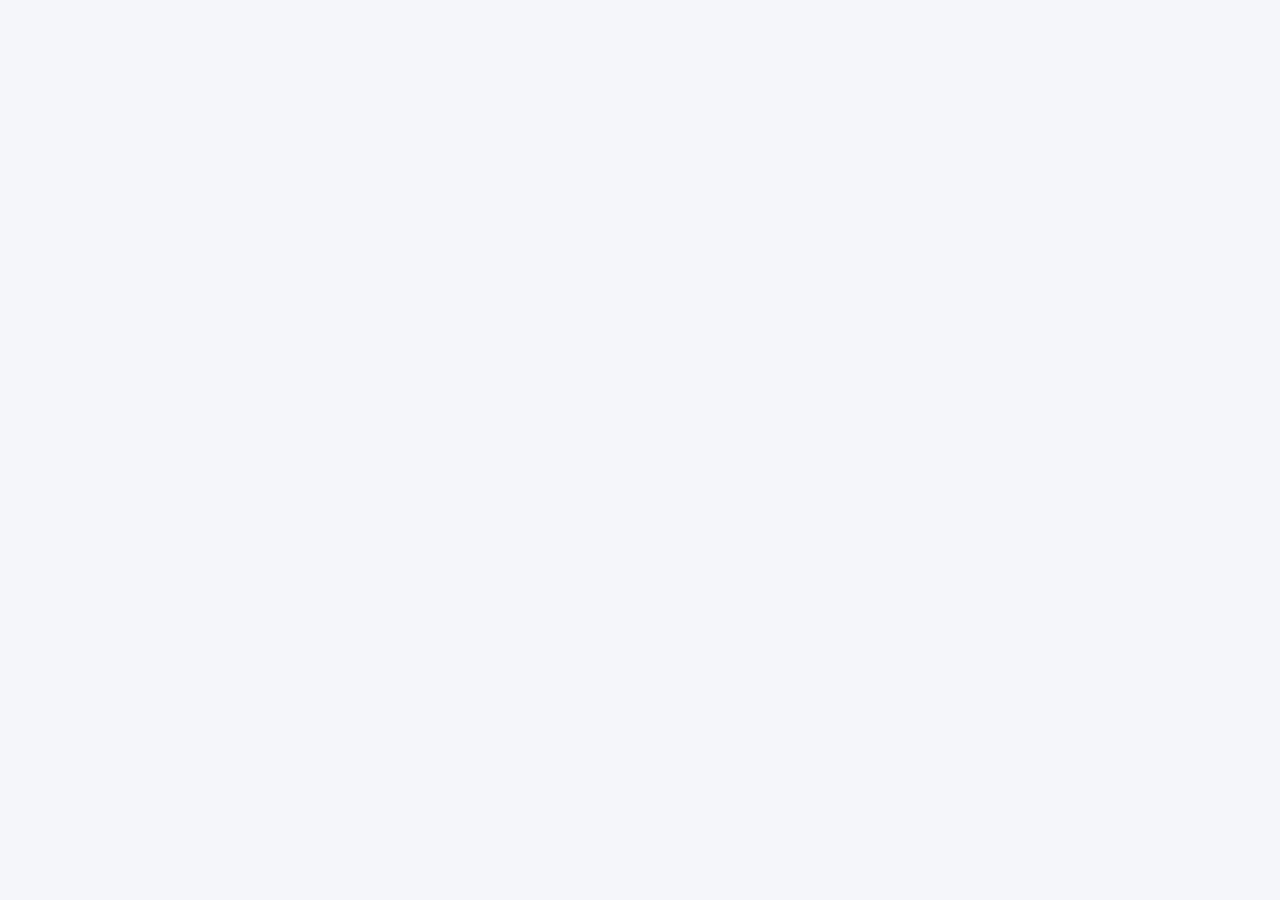
==== commit c1981606: "Add files via upload" ====
--- a/index.html
+++ b/index.html
@@ -15,502 +15,7 @@
 <link rel="preconnect" href="https://fonts.googleapis.com">
 <link rel="preconnect" href="https://fonts.gstatic.com" crossorigin>
 <link href="https://fonts.googleapis.com/css2?family=IBM+Plex+Sans+Arabic:wght@400;500;600;700&display=swap" rel="stylesheet">
-<style>
-:root{--bg:#f5f6fa;--surface:#fff;--ink:#0f172a;--muted:#586177;--line:#e1e5ee;--brand:#1f3a93;--brand2:#1f3a93;--pink:#d6455d;--sun:#f26a1b;--mint:#0f9d6e;--sky:#0e8fd1;--soft:#e9edf8;--on:#0f172a;--shadow:0 1px 2px rgba(15,23,42,.05);
-box-sizing:border-box;padding-top:env(safe-area-inset-top,0px);padding-bottom:env(safe-area-inset-bottom,0px)}
-@media (prefers-color-scheme:dark){:root:not([data-theme="light"]){--bg:#0b1220;--surface:#131c30;--ink:#eaeef8;--muted:#9aa6c2;--line:#243149;--brand:#4f6fe8;--brand2:#4f6fe8;--soft:#19233f;--sun:#ff8a3d;--mint:#2fc79a;--sky:#4db5ec;--shadow:none}}
-:root[data-theme="dark"]{--bg:#0b1220;--surface:#131c30;--ink:#eaeef8;--muted:#9aa6c2;--line:#243149;--brand:#4f6fe8;--brand2:#4f6fe8;--soft:#19233f;--sun:#ff8a3d;--mint:#2fc79a;--sky:#4db5ec;--shadow:none}
-html{scroll-padding-top:env(safe-area-inset-top,0px)}
-*{margin:0;padding:0;box-sizing:border-box}
-[hidden]{display:none!important}
-body{font-family:"IBM Plex Sans Arabic",Tahoma,"Segoe UI",Arial,sans-serif;background:var(--bg);color:var(--ink);line-height:1.7;min-height:100vh}
-.wrap{max-width:800px;margin:0 auto;padding:16px 16px 110px}
-.top{display:flex;align-items:center;gap:10px;padding:4px 0 16px;font-weight:800;font-size:1.15rem}
-.logo{width:32px;height:32px;border-radius:10px;background:linear-gradient(135deg,var(--brand),var(--brand2));display:inline-grid;place-items:center;color:#fff;font-weight:800;font-size:1rem}
-.beta{font-size:.7rem;font-weight:700;background:var(--soft);color:var(--brand);padding:0 10px;border-radius:99px}
-.head{margin:4px 0 16px}
-h2{font-size:1.55rem;font-weight:800;line-height:1.4}
-h3{font-size:1.02rem;font-weight:800;margin-bottom:8px}
-.muted{color:var(--muted)}
-.card{background:var(--surface);border:1px solid var(--line);border-radius:18px;padding:18px;margin-bottom:14px;box-shadow:var(--shadow)}
-.hero{background:linear-gradient(135deg,#1c35c4,var(--brand) 55%,#3f74ff);color:#fff;border:0;padding:24px}
-.hero h2{font-size:1.6rem}
-.hero p{opacity:.92}
-.tiles{display:grid;grid-template-columns:repeat(3,1fr);gap:12px;margin-bottom:14px}
-.tile{background:var(--surface);border:1px solid var(--line);border-radius:16px;padding:14px 16px;position:relative;overflow:hidden;box-shadow:var(--shadow)}
-.tile::before{content:"";position:absolute;inset-block:0;inset-inline-start:0;width:5px;background:var(--a)}
-.tile b{display:block;font-size:1.7rem;line-height:1.3;font-weight:800}
-.tile span{font-size:.84rem;color:var(--muted);font-weight:600}
-button{font:inherit;font-weight:700;background:var(--brand);color:#fff;border:0;border-radius:12px;padding:10px 20px;cursor:pointer;transition:filter .15s,transform .15s}
-button:hover{filter:brightness(1.1)}
-button:active{transform:scale(.98)}
-button:disabled{opacity:.5;cursor:default}
-button.ghost{background:transparent;color:var(--brand);border:1.5px solid var(--line)}
-button.ghost:hover{background:var(--soft);filter:none}
-button.sm{padding:5px 14px;font-size:.88rem}
-:focus-visible{outline:3px solid var(--sky);outline-offset:2px}
-label.f{display:block;font-weight:600;margin-bottom:10px;font-size:.94rem}
-input[type=text],input[type=password],input[type=number],input[type=date],input[type=time],select{width:100%;font:inherit;color:var(--ink);background:var(--bg);border:1.5px solid var(--line);border-radius:12px;padding:9px 12px;margin-top:4px}
-input:focus,select:focus{outline:none;border-color:var(--brand);box-shadow:0 0 0 3px var(--soft)}
-.g2{display:grid;grid-template-columns:1fr 1fr;gap:10px}
-.inl{display:flex;gap:8px;align-items:flex-end;flex-wrap:wrap}
-.inl>*{flex:1;min-width:110px}
-.inl>button{flex:0 0 auto}
-.opt{display:flex;gap:10px;align-items:center;border:1.5px solid var(--line);border-radius:12px;padding:9px 12px;margin-bottom:8px;cursor:pointer}
-.opt:has(input:checked){border-color:var(--brand);background:var(--soft)}
-.opt input{accent-color:var(--brand);width:18px;height:18px}
-fieldset{border:0;margin-bottom:10px}
-legend{font-weight:600;margin-bottom:6px}
-.bar{height:10px;border-radius:99px;background:var(--soft);overflow:hidden;margin:6px 0 12px}
-.bar i{display:block;height:100%;background:var(--mint);border-radius:99px;transition:width .3s}
-.row{display:flex;gap:12px;align-items:center;padding:10px 0;border-top:1px solid var(--line)}
-.row:first-of-type{border-top:0}
-.row input[type=checkbox]{width:20px;height:20px;accent-color:var(--mint)}
-.row .t{flex:1}
-.row .s{display:block;color:var(--muted);font-size:.84rem}
-.row.done .n{text-decoration:line-through;color:var(--muted)}
-.dot{width:10px;height:10px;border-radius:50%;flex:0 0 auto}
-.chip{display:inline-block;border-radius:99px;padding:1px 12px;font-size:.84rem;font-weight:700;margin:2px 0 2px 6px;background:var(--soft)}
-.chip.hot{background:var(--sun);color:var(--on)}
-.timer{text-align:center}
-.time{font-size:3.2rem;font-weight:800;font-variant-numeric:tabular-nums;line-height:1.2}
-.timer .inl{justify-content:center}
-.timer .inl>*{flex:0 0 auto}
-.chat{display:grid;gap:8px;margin:12px 0;max-height:52vh;overflow-y:auto}
-.msg{padding:10px 14px;border-radius:16px;white-space:pre-wrap;max-width:92%}
-.msg.u{background:var(--brand);color:#fff;justify-self:start}
-.msg.a{background:var(--soft);justify-self:end}
-.wd{padding:10px 0;border-top:1px solid var(--line)}
-.wd:first-of-type{border-top:0}
-.wd.today b{color:var(--brand)}
-.cls{background:var(--sky);color:var(--on)}
-.badges{display:grid;grid-template-columns:repeat(auto-fit,minmax(120px,1fr));gap:10px}
-.badge{text-align:center;border-radius:16px;padding:12px 6px;background:var(--soft);font-weight:700;font-size:.88rem}
-.badge i{display:block;font-style:normal;font-size:1.8rem}
-.badge.off{color:var(--muted);filter:grayscale(1);opacity:.6}
-.bars{display:flex;gap:8px;align-items:flex-end;height:120px}
-.bars div{flex:1;text-align:center;font-size:.75rem;color:var(--muted)}
-.bars em{display:block;background:linear-gradient(var(--brand2),var(--brand));border-radius:8px 8px 0 0;min-height:4px}
-.note{background:var(--soft);color:var(--ink);border-radius:14px;padding:12px 16px;margin-bottom:12px}
-.empty{text-align:center;padding:28px 18px}
-.feat{list-style:none;margin:0 0 16px}
-.feat li{padding:6px 0 6px 0;color:var(--muted)}
-.feat li::before{content:"✓";color:var(--mint);font-weight:800;margin-inline-end:10px}
-.nav{position:fixed;bottom:calc(10px + env(safe-area-inset-bottom,0px));left:12px;right:12px;display:flex;justify-content:space-around;gap:2px;background:color-mix(in srgb,var(--surface) 88%,transparent);-webkit-backdrop-filter:blur(14px);backdrop-filter:blur(14px);border:1px solid var(--line);border-radius:24px;padding:6px;box-shadow:0 14px 34px -12px rgba(14,20,48,.35);z-index:5}
-.nav .sec{display:none}
-.nav button{background:none;box-shadow:none;color:var(--muted);padding:6px 2px;font-size:.72rem;line-height:1.3;flex:1;border-radius:12px;font-weight:600;display:flex;flex-direction:column;align-items:center;gap:1px}
-.nav button .ic{display:block;height:22px}
-.nav button[aria-current=page],.nav button.cur{color:var(--brand);background:var(--soft)}
-.nav .more .ic svg{stroke-width:3.8}
-.nav .more[aria-expanded=true]{color:var(--brand);background:var(--soft)}
-.moreback{position:fixed;inset:0;z-index:6;background:rgba(14,20,48,.35)}
-.moremenu{position:fixed;z-index:7;left:12px;bottom:calc(86px + env(safe-area-inset-bottom,0px));width:min(240px,calc(100vw - 24px));background:var(--surface);border:1px solid var(--line);border-radius:20px;padding:8px;box-shadow:0 20px 44px -14px rgba(14,20,48,.45);transform-origin:bottom left;animation:pop .16s ease-out}
-.moremenu button{display:flex;align-items:center;gap:12px;width:100%;background:none;box-shadow:none;color:var(--ink);padding:11px 12px;border-radius:14px;font-size:.98rem;text-align:start}
-.moremenu button:hover{background:var(--soft);filter:none}
-.moremenu button[aria-current=page]{color:var(--brand);background:var(--soft)}
-@keyframes pop{from{opacity:0;transform:translateY(8px) scale(.96)}to{opacity:1;transform:none}}
-.bside{display:none}
-.toast{position:fixed;left:50%;transform:translateX(-50%);bottom:calc(96px + env(safe-area-inset-bottom,0px));background:var(--ink);color:var(--bg);padding:10px 20px;border-radius:12px;font-weight:600;z-index:20;box-shadow:var(--shadow)}
-dialog{border:0;border-radius:20px;padding:22px;max-width:340px;width:90%;margin:auto;background:var(--surface);color:var(--ink);box-shadow:0 20px 50px rgba(0,0,0,.3)}
-dialog::backdrop{background:rgba(14,20,48,.55)}
-dialog .inl{margin-top:16px;justify-content:flex-end}
-dialog .inl>*{flex:0 0 auto}
-@media (min-width:900px){
-body{padding-inline-start:236px}
-.top{display:none}
-.wrap{padding:28px 28px 48px}
-.nav{top:0;bottom:0;left:auto;right:0;width:236px;flex-direction:column;justify-content:flex-start;gap:4px;border:0;border-inline-start:1px solid var(--line);border-radius:0;box-shadow:none;background:var(--surface);-webkit-backdrop-filter:none;backdrop-filter:none;padding:22px 14px}
-.nav .sec{display:flex}
-.nav .more,#more{display:none!important}
-.nav button{flex:0 0 auto;flex-direction:row;gap:12px;font-size:.98rem;padding:10px 14px;justify-content:flex-start}
-.bside{display:flex;align-items:center;gap:10px;font-weight:800;font-size:1.15rem;padding:0 6px 18px}
-.toast{bottom:28px}
-}
-@media (max-width:520px){.g2{grid-template-columns:1fr}.hero h2{font-size:1.35rem}.tiles{gap:8px}.tile{padding:12px}.tile b{font-size:1.4rem}}
-@media (prefers-reduced-motion:reduce){*{transition:none!important}}
-.forest{display:flex;flex-wrap:wrap;gap:4px;font-size:30px;line-height:1.2}
-.lb{display:flex;gap:10px;align-items:center;padding:10px 12px;border-radius:12px}
-.lb.me{background:color-mix(in srgb,var(--brand) 16%,transparent)}.lb .n{flex:1}.lb .r{width:30px;text-align:center}
-@media (max-width:520px){input[type=text],input[type=number],input[type=date],input[type=time],select,textarea{font-size:16px}}
-html{-webkit-tap-highlight-color:transparent}body{overscroll-behavior-y:none}
-.picks{display:flex;gap:6px;flex-wrap:wrap;justify-content:center;margin:8px 0}
-button.ghost.on{background:var(--soft);border-color:var(--brand)}
-.plant{font-size:3.4rem;line-height:1.2;margin-top:4px}
-.lb .bar{margin:2px 0 0;height:6px}
-textarea{width:100%;font:inherit;color:var(--ink);background:var(--bg);border:1.5px solid var(--line);border-radius:12px;padding:9px 12px;margin-top:6px;resize:vertical}
-textarea:focus{outline:none;border-color:var(--brand);box-shadow:0 0 0 3px var(--soft)}
-body{background:radial-gradient(120% 55% at 100% 0,var(--soft),transparent 65%) fixed,var(--bg)}
-.logo{box-shadow:0 6px 14px -6px var(--brand)}
-.card{border-radius:22px;padding:20px}
-.hero{position:relative;overflow:hidden;box-shadow:0 18px 40px -18px rgba(37,71,240,.55)}
-.hero>*{position:relative;z-index:1}
-.hero::before,.hero::after{content:"";position:absolute;border-radius:50%;background:rgba(255,255,255,.13)}
-.hero::before{width:180px;height:180px;inset-inline-end:-50px;top:-70px}
-.hero::after{width:100px;height:100px;inset-inline-end:90px;bottom:-60px;background:var(--sun);opacity:.3}
-.tile{border-radius:18px}
-.tile b{color:var(--ink)}
-button{box-shadow:0 8px 16px -10px var(--brand)}
-button.ghost,button.sm.ghost{box-shadow:none}
-.opt{border-radius:14px}
-.msg{border-radius:18px}
-.card h3{font-size:1.06rem}
-@media (min-width:900px){.nav .sec{display:flex}}
-/* المساعد والاختبارات */
-.picks,.seg{display:flex;gap:4px;background:var(--soft);padding:4px;border-radius:16px}
-.picks{margin:4px 0 14px}
-.picks button.ghost,.seg button.ghost{flex:1;background:transparent;border:0;color:var(--muted);border-radius:12px;box-shadow:none;padding:8px 10px}
-.picks button.ghost.on,.seg button.ghost.on{background:var(--surface);color:var(--brand);box-shadow:var(--shadow)}
-.seg{margin-top:4px}
-.stack>div{margin-top:12px}
-.sugg{display:flex;gap:8px;overflow-x:auto;padding:2px 0 12px;margin-bottom:2px;scrollbar-width:none}
-.sugg::-webkit-scrollbar{display:none}
-.sugg button{flex:0 0 auto;white-space:nowrap;border-radius:99px;background:var(--surface);box-shadow:none}
-.chatcard{padding:14px}
-.chat{min-height:240px;max-height:55vh;padding:4px 2px 8px;align-content:start;grid-auto-rows:max-content}
-.msg{padding:11px 15px;line-height:1.75;width:fit-content;max-width:min(92%,680px)}
-.msg.u{background:linear-gradient(135deg,var(--brand),var(--brand2));border-end-start-radius:6px;box-shadow:0 8px 18px -12px var(--brand)}
-.msg.a{background:var(--bg);border:1px solid var(--line);border-end-end-radius:6px}
-.composer{display:flex;gap:8px;align-items:center;background:var(--bg);border:1.5px solid var(--line);border-radius:99px;padding:5px 6px 5px 5px}
-.composer:focus-within{border-color:var(--brand);box-shadow:0 0 0 3px var(--soft)}
-.composer input[type=text]{flex:1;min-width:0;border:0;background:transparent;margin:0;box-shadow:none;padding:8px 14px}
-.send{flex:0 0 auto;width:40px;height:40px;padding:0;border-radius:50%;display:grid;place-items:center;background:linear-gradient(135deg,var(--brand),var(--brand2))}.send svg{width:19px;height:19px}
-.big{width:100%;padding:13px;font-size:1.05rem;margin-top:14px;background:linear-gradient(135deg,var(--brand),var(--brand2))}
-input[type=file]{width:100%;font:inherit;color:var(--muted);background:var(--bg);border:2px dashed var(--line);border-radius:16px;padding:14px;margin-top:6px;cursor:pointer}
-input[type=file]::file-selector-button{font:inherit;font-weight:700;background:var(--soft);color:var(--brand);border:0;border-radius:10px;padding:6px 14px;margin-inline-end:12px;cursor:pointer}
-.qq{font-size:1.2rem;line-height:1.7;margin:8px 0 14px}
-.opt.mc{position:relative;padding:12px 14px;gap:12px;border-radius:16px}
-.opt.mc input{position:absolute;opacity:0;pointer-events:none}
-.opt.mc:has(input:focus-visible){outline:3px solid var(--sky);outline-offset:2px}
-.lt{flex:0 0 auto;width:32px;height:32px;border-radius:10px;display:grid;place-items:center;background:var(--soft);color:var(--brand);font-weight:800}
-.opt.mc:has(input:checked) .lt{background:var(--brand);color:#fff}
-.ring{width:140px;height:140px;border-radius:50%;margin:8px auto 12px;display:grid;place-items:center;position:relative;background:conic-gradient(var(--c) calc(var(--p)*1%),var(--soft) 0)}
-.ring::before{content:"";position:absolute;inset:12px;border-radius:50%;background:var(--surface)}
-.ring b{position:relative;font-size:2.1rem;font-weight:800;font-variant-numeric:tabular-nums}
-.grp{border-radius:14px;padding:10px 14px;margin-top:10px}
-.grp p+p{margin-top:4px}
-.grp.ok{background:color-mix(in srgb,var(--mint) 15%,transparent)}
-.grp.warn{background:color-mix(in srgb,var(--sun) 18%,transparent)}
-.grp.tip{background:color-mix(in srgb,var(--sky) 15%,transparent)}
-.qr{border-inline-start:5px solid var(--line)}
-.qr.ok{border-inline-start-color:var(--mint)}
-.qr.part{border-inline-start-color:var(--sun)}
-.qr.bad{border-inline-start-color:var(--pink)}
-.ans{border-radius:10px;padding:6px 12px;margin:6px 0;background:var(--bg)}
-.ans.ok{background:color-mix(in srgb,var(--mint) 16%,transparent)}
-.ans.bad{background:color-mix(in srgb,var(--pink) 14%,transparent)}
-:root{--fd:"IBM Plex Sans Arabic",Tahoma,sans-serif}
-h2,h3,.top,.bside,.logo,.tile b,.time,.ring b,.lt,.badge{font-family:var(--fd)}
-h2{font-weight:700;line-height:1.5}
-h3{font-weight:600}
-.tile span,.muted{font-weight:500}
-/* هوية احترافية: خط واحد، ألوان هادية، أسطح مسطحة */
-body{background:var(--bg);font-size:1.02rem}
-h2{font-weight:600;font-size:1.5rem}
-h3{font-weight:600}
-.tile b,.ring b{font-weight:600}
-.logo{box-shadow:none;border-radius:9px}
-.card{border-radius:16px;padding:18px;box-shadow:none}
-.hero{background:linear-gradient(160deg,#14235a,var(--brand));box-shadow:none}
-.hero::before{background:#fff;opacity:.07}
-.hero::after{width:64px;height:5px;inset-inline-start:24px;inset-inline-end:auto;bottom:0;border-radius:4px 4px 0 0;background:var(--sun);opacity:1}
-.tile{border-radius:14px;box-shadow:none}
-button{box-shadow:none;border-radius:10px}
-.big,.send{box-shadow:none}
-.opt,.opt.mc{border-radius:12px}
-.msg{border-radius:14px}
-.msg.u{box-shadow:none}
-input[type=text],input[type=number],input[type=date],input[type=time],select,textarea{border-radius:10px}
-.moremenu{border-radius:16px;box-shadow:0 12px 32px -12px rgba(17,24,39,.35)}
-@media (max-width:899px){.nav{border-radius:18px;box-shadow:0 8px 24px -12px rgba(17,24,39,.3)}}
-/* الرئيسية */
-.herobox{display:flex;align-items:center;justify-content:space-between;gap:16px}
-.hero .dt{font-size:.85rem;opacity:.8;margin-bottom:2px}
-.hero .ring.mini{flex:0 0 auto;width:76px;height:76px;margin:0;background:conic-gradient(var(--sun) calc(var(--p)*1%),rgba(255,255,255,.22) 0)}
-.hero .ring.mini::before{inset:7px;background:rgba(10,20,70,.55)}
-.hero .ring.mini b{font-size:1rem;color:#fff}
-.exam{display:flex;align-items:center;gap:16px}
-.exam .d{flex:0 0 auto;min-width:78px;text-align:center;border-radius:14px;padding:10px 8px;background:var(--soft);color:var(--brand)}
-.exam .d b{display:block;font-size:1.9rem;line-height:1.15;font-weight:700;font-variant-numeric:tabular-nums}
-.exam .d span{font-size:.8rem;font-weight:600}
-.exam.hot .d{background:var(--sun);color:var(--on)}
-.exam .i{display:grid;gap:2px}
-.exam .i h3{margin:0}
-.hd{display:flex;align-items:center;justify-content:space-between;margin-bottom:8px}
-.hd h3{margin:0}
-.mins{font-size:.82rem;font-weight:600;color:var(--muted);background:var(--bg);border-radius:99px;padding:2px 10px;white-space:nowrap}
-.row{padding:12px 0}
-.plan-options{border:1px solid var(--line);border-radius:14px;padding:12px;margin:12px 0}.plan-options>summary{font-weight:700;cursor:pointer}.plan-options .g2{margin-top:12px}
-.missed-plan{border-inline-start:4px solid var(--sun)}.missed-plan h3{margin:0 0 8px}.missed-plan p{margin:6px 0}
-/* الغابة */
-.forest-streak{display:flex;align-items:center;gap:14px;background:linear-gradient(120deg,color-mix(in srgb,var(--sun) 13%,var(--surface)),var(--surface));border-color:color-mix(in srgb,var(--sun) 40%,var(--line))}.forest-streak .fire{font-size:2rem}.forest-streak h3{margin:0}.forest-streak p{margin:2px 0}.forest-streak.active .fire{filter:drop-shadow(0 0 8px #f26a1b)}.garden{position:relative;overflow:hidden;border-radius:14px;padding:16px 12px 0;margin-bottom:12px;background:linear-gradient(var(--soft),color-mix(in srgb,var(--mint) 12%,var(--surface)))}.forest-head{display:flex;align-items:flex-start;justify-content:space-between;gap:12px;margin:4px 0 16px}.forest-head h2{font-size:1.5rem}.forest-rank{width:46px;height:46px;flex:0 0 46px;padding:0;display:grid;place-items:center;font-size:1.35rem;border-radius:14px}.forest-rank[aria-expanded="true"]{background:var(--soft);color:var(--brand);border-color:var(--brand)}
-.garden .forest{position:relative;z-index:1;align-items:flex-end;gap:0 4px;padding-bottom:16px;font-size:32px;line-height:1.1}
-.garden::after{content:"";position:absolute;inset-inline:0;bottom:0;height:16px;background:color-mix(in srgb,var(--mint) 38%,var(--surface))}
-.garden.empty{padding:26px 16px;text-align:center}
-.garden.empty::after{display:none}
-.lb:not(:last-child){border-bottom:1px solid var(--line)}
-.lb.me{border-radius:12px;border-bottom-color:transparent}
-.lb-person{display:flex;align-items:center;justify-content:space-between;gap:8px}.lb-streak{flex:0 0 auto;border-radius:999px;padding:2px 8px;background:color-mix(in srgb,var(--sun) 16%,var(--surface));color:var(--ink);font-size:.78rem;font-weight:700;white-space:nowrap}
-.lb .r{font-size:1.2rem}
-.lb:first-child .bar i{background:var(--sun)}
-/* الجدول والامتحانات */
-.wd{display:grid;grid-template-columns:78px 1fr;gap:12px;align-items:start;padding:12px 0}
-.wd .dl{display:grid;line-height:1.4}
-.wd .dl span{font-size:.82rem}
-.wd.today{background:var(--soft);border-radius:14px;padding:12px;border-top-color:transparent}
-.wd.today .dl b{color:var(--brand)}
-.dc{display:flex;flex-wrap:wrap;gap:6px;align-items:center;min-height:30px}
-.dc .chip{margin:0}
-.chip.cls{background:color-mix(in srgb,var(--sky) 18%,transparent);color:var(--ink)}
-.chip.cls b{color:var(--brand)}
-.chip.st{background:var(--bg);border:1px solid var(--line);display:inline-flex;align-items:center;gap:6px}
-.wd.today .chip.st{background:var(--surface)}
-.exam .d b.t{font-size:1.05rem;line-height:1.6}
-.exam.past{opacity:.6}
-/* تقدمي */
-.lvl{display:flex;align-items:center;gap:16px}
-.lvl .ring{flex:0 0 auto;width:88px;height:88px;margin:0}
-.lvl .ring::before{inset:9px}
-.lvl .ring b{font-size:1.6rem}
-.lvl h3{margin-bottom:2px}
-.bars em{background:var(--brand);opacity:.5}
-.bars .today em{background:var(--sun);opacity:1}
-.bars .today{color:var(--ink);font-weight:600}
-.badge:not(.off){border:1px solid color-mix(in srgb,var(--brand) 25%,transparent)}
-.badge.off{background:transparent;border:1px dashed var(--line)}
-/* شاشة الدخول */
-body.auth{padding-inline-start:0}
-body.auth .top{display:none}
-body.auth .wrap{padding:24px 16px}
-.auth-wrap{min-height:calc(100vh - 48px);min-height:calc(100dvh - 48px);display:grid;place-items:center}
-.auth-card{width:100%;max-width:420px;background:var(--surface);border:1px solid var(--line);border-radius:24px;overflow:hidden;box-shadow:0 24px 48px -28px rgba(15,23,42,.35)}
-.auth-head{background:linear-gradient(160deg,#14235a,var(--brand) 60%,#3f74ff);color:#fff;padding:30px 24px 26px;text-align:center}
-.auth-head .logo{display:grid;width:58px;height:58px;border-radius:17px;font-size:1.8rem;margin:0 auto 12px;background:rgba(255,255,255,.16);box-shadow:inset 0 0 0 1px rgba(255,255,255,.3)}
-.auth-head h2{font-size:1.5rem;margin-bottom:2px}
-.auth-head p{opacity:.88;font-size:.95rem}
-.auth-body{padding:20px 22px 22px}
-.auth-body .seg{margin:0 0 20px}
-.auth-f{margin-bottom:14px}
-.auth-f label{display:block;font-weight:600;font-size:.92rem;margin-bottom:6px}
-.auth-f input{width:100%;margin:0;font:inherit;font-size:1rem;padding:12px 14px;border:1.5px solid var(--line);border-radius:12px;background:var(--bg);color:var(--ink)}
-.auth-f input:focus{outline:none;border-color:var(--brand);box-shadow:0 0 0 3px var(--soft)}
-.auth-f small{display:block;margin-top:6px;font-size:.82rem;color:var(--muted);min-height:1.3em}
-.auth-f small.ok{color:var(--mint)}
-.auth-f small.bad{color:var(--pink)}
-.pw{position:relative}
-.pw input{padding-left:76px}
-.pw button{position:absolute;top:6px;bottom:6px;left:6px;padding:0 12px;background:transparent;color:var(--brand);box-shadow:none;font-size:.85rem;border-radius:8px}
-.pw button:hover{background:var(--soft);filter:none}
-.auth-err{background:color-mix(in srgb,var(--pink) 12%,transparent);color:var(--pink);border-radius:12px;padding:10px 14px;margin-bottom:14px;font-size:.92rem;font-weight:600}
-.auth-go{width:100%;padding:13px 20px;font-size:1.02rem}
-.auth-forgot{margin-top:14px;text-align:center;font-size:.85rem;color:var(--muted)}
-.ann{display:flex;gap:10px;align-items:flex-start;background:var(--soft);border:1px solid var(--brand);color:var(--ink);border-radius:14px;padding:10px 14px;margin-bottom:12px;font-weight:600}
-.ann span{flex:1}
-.ann button{background:transparent;color:var(--muted);box-shadow:none;padding:0 6px;font-size:1rem}
-.subtabs{margin-bottom:14px}
-#urg.sticky{position:sticky;top:6px;z-index:30}
-.urg{display:flex;align-items:center;gap:10px;width:100%;text-align:start;padding:11px 14px;border-radius:14px;margin-bottom:10px;font-weight:700;font-size:.92rem;line-height:1.6;box-shadow:0 6px 18px -10px rgba(0,0,0,.45)}
-.urg span:first-child{flex:1}
-.urg.l3{background:#c2415a;color:#fff}
-.urg.l2{background:#f26a1b;color:#fff}
-.urg.l1{background:var(--soft);color:var(--brand);border:1px solid var(--line);box-shadow:none}
-.urg .x{flex:none;padding:0 6px;font-size:1rem;cursor:pointer;opacity:.8}
-#nav button{position:relative}
-#nav .dot,.bside .dot{position:absolute;top:6px;right:calc(50% - 20px);width:9px;height:9px;border-radius:50%;background:#e11d48;border:2px solid var(--surface)}
-.subtabs button{padding-inline:8px}
-.rv-tags{display:flex;flex-wrap:wrap;gap:6px;margin:8px 0}
-.rv-tags span{background:var(--soft);color:var(--brand);border-radius:99px;padding:3px 10px;font-size:.82rem;font-weight:600}
-details.nb{border:1px solid var(--line);border-radius:12px;padding:8px 12px;margin-top:8px}
-details.nb summary{cursor:pointer;font-weight:600}
-.rv select,.card select+textarea{margin-top:6px}
-.msg{border:1px solid var(--line);border-radius:12px;padding:10px 12px;margin-top:10px}
-.msg p{margin:0 0 6px}
-.msg .reply{background:var(--soft);border-radius:10px;padding:8px 10px;color:var(--ink);font-weight:600;margin:0}
-.auth-forgot-btn{display:block;margin:14px auto 0;background:none;box-shadow:none;color:var(--brand);padding:4px 8px;font-size:.9rem;text-decoration:underline}
-#maint{position:fixed;inset:0;z-index:99;background:var(--bg);display:grid;place-items:center;padding:24px;text-align:center}
-.maint-card{max-width:380px}
-.maint-card .big{font-size:3.2rem;line-height:1.2}
-.maint-card button{margin-top:14px}
-.auth-foot{display:flex;flex-wrap:wrap;justify-content:center;gap:6px 16px;margin-top:18px;font-size:.82rem;color:var(--muted)}
-/* حسابي والترحيب */
-.who{display:flex;align-items:center;gap:14px}
-.who h3{margin:0}
-.vbadge{display:inline-grid;place-items:center;width:1.15em;height:1.15em;margin-inline-start:.4em;border-radius:50%;background:#1d9bf0;color:#fff;font:700 .7em/1 system-ui,sans-serif;vertical-align:middle}
-.av{flex:0 0 auto;width:52px;height:52px;border-radius:50%;display:grid;place-items:center;background:var(--brand);color:#fff;font-family:var(--fd);font-weight:600;font-size:1.4rem}
-.hero .feat{margin:12px 0 0}
-.hero .feat li{color:#fff;opacity:.92}
-.hero .feat li::before{color:var(--sun)}
-:root[data-theme="light"]{color-scheme:light}
-:root[data-theme="dark"]{color-scheme:dark}
-@media (prefers-color-scheme:dark){:root:not([data-theme="light"]){color-scheme:dark}}
-.forest-quest{border:1px solid color-mix(in srgb,var(--mint) 30%,var(--line));background:linear-gradient(145deg,color-mix(in srgb,var(--mint) 9%,var(--surface)),var(--surface))}.questline{display:flex;align-items:center;gap:10px;margin:12px 0}.questline>span:first-child{font-size:1.5rem}.questline>div{flex:1}.questline b{display:block}.questline small{color:var(--muted)}.questline .bar{margin:6px 0 0}.quest-reward{border-radius:12px;background:color-mix(in srgb,var(--sun) 14%,var(--surface));padding:10px 12px;margin-top:10px}
-/* التايمر */
-.ring.tring{width:200px;height:200px;margin:14px auto}
-.tring>*{position:relative}
-.tring .plant{font-size:2.6rem;margin:0;line-height:1.1}
-.tring .time{font-size:2.5rem;line-height:1.2}
-.timer .picks button{padding:8px 4px;font-size:.85rem}
-.timer #tGo{min-width:140px}
-/* أرض الزراعة */
-.plot{display:grid;grid-template-columns:repeat(6,1fr);gap:6px;padding:10px;border-radius:16px;background:color-mix(in srgb,var(--mint) 16%,var(--surface));border:1px solid var(--line)}
-.cell{position:relative;aspect-ratio:1;border-radius:10px;display:grid;place-items:center;font-size:clamp(20px,6.4vw,32px);line-height:1;background:color-mix(in srgb,#9a6b3f 24%,var(--surface))}
-.cell:not(.on)::after{content:"";width:5px;height:5px;border-radius:50%;background:color-mix(in srgb,#6b4423 40%,transparent)}
-.cell.next{outline:2px dashed var(--mint);outline-offset:-3px}
-.cell.next::after{content:"+";width:auto;height:auto;border-radius:0;background:none;color:var(--mint);font-size:1.1rem;font-weight:700}
-.cell.on{background:color-mix(in srgb,var(--mint) 22%,var(--surface))}
-.cell.new{background:color-mix(in srgb,var(--mint) 38%,var(--surface))}
-.cell.new span{display:block;animation:plant .9s cubic-bezier(.3,1.5,.5,1) both}
-.cell.new::before{content:"";position:absolute;inset:0;border-radius:10px;border:2px solid var(--mint);animation:ripple 1.3s ease-out both}
-@keyframes plant{0%{transform:translateY(12px) scale(0);opacity:0}60%{transform:translateY(-4px) scale(1.3);opacity:1}100%{transform:none}}
-@keyframes ripple{0%{transform:scale(.7);opacity:1}100%{transform:scale(1.35);opacity:0}}
-@media (prefers-reduced-motion:reduce){.cell.new span,.cell.new::before{animation:none}}
-:root{--sky1:#bfe0ff;--sky2:#f4faff;--sunc:#ffc31f;--hill1:#a9d6b8;--hill2:#84c79e;--gs1:#93d392;--gs2:#4fa86a;--leaf-a:#2fa05a;--leaf-b:#43b86c;--leaf-c:#238a4d;--pine:#1f7a4a;--trunk:#7a5230;--blossom:#f6a8c4;--blossom2:#e56f9c;--day:1;--night:0;}
-@media (prefers-color-scheme:dark){:root:not([data-theme="light"]){--sky1:#0a1330;--sky2:#1b2a5c;--hill1:#1d4a45;--hill2:#17573f;--gs1:#1d6b4a;--gs2:#0f4a35;--leaf-a:#2d8a55;--leaf-b:#3aa066;--leaf-c:#1f6f43;--pine:#17603b;--trunk:#6a4a2e;--blossom:#e48ab0;--blossom2:#c95a86;--day:0;--night:1;}}
-:root[data-theme="dark"]{--sky1:#0a1330;--sky2:#1b2a5c;--hill1:#1d4a45;--hill2:#17573f;--gs1:#1d6b4a;--gs2:#0f4a35;--leaf-a:#2d8a55;--leaf-b:#3aa066;--leaf-c:#1f6f43;--pine:#17603b;--trunk:#6a4a2e;--blossom:#e48ab0;--blossom2:#c95a86;--day:0;--night:1;}
-.scene{border-radius:18px;overflow:hidden;border:1px solid color-mix(in srgb,var(--mint) 24%,var(--line));background:var(--sky1);box-shadow:0 12px 28px -18px rgba(17,55,39,.42)}
-.scene svg{display:block;width:100%;height:auto}
-.scene .s1{stop-color:var(--sky1)}.scene .s2{stop-color:var(--sky2)}
-.scene .gs1{stop-color:var(--gs1)}.scene .gs2{stop-color:var(--gs2)}
-.scene .day{opacity:var(--day)}.scene .night{opacity:var(--night)}
-.scene .sun{fill:var(--sunc)}.scene .glow{fill:var(--sunc);opacity:.25}
-.scene .moon{fill:#f3f1de}.scene .star{fill:#fff}.scene .cloud{fill:#fff;opacity:.85}
-.scene .h1{fill:var(--hill1)}.scene .h2{fill:var(--hill2)}
-.scene .gb{fill:#fff;opacity:.08}
-.scene .tuft{fill:none;stroke:var(--gs2);stroke-width:1.6;stroke-linecap:round;opacity:.75}
-.scene .sh{fill:#000;opacity:.15}
-.scene .tkf{fill:var(--trunk)}.scene .tks{fill:none;stroke:var(--trunk);stroke-linecap:round}
-.scene .l0{fill:var(--leaf-a)}.scene .l1{fill:var(--leaf-b)}.scene .l2{fill:var(--leaf-c)}
-.scene .pn{fill:var(--pine)}
-.scene .fr{fill:none;stroke:var(--leaf-b);stroke-width:3.4;stroke-linecap:round}
-.scene .bl{fill:var(--blossom)}.scene .bl2{fill:var(--blossom2)}.scene .flowers{transform-box:fill-box;transform-origin:center;animation:flower-open .7s ease-out both}.scene .flowers circle{filter:drop-shadow(0 1px 1px rgba(92,39,57,.2))}
-@keyframes flower-open{from{opacity:0;transform:scale(.2)}to{opacity:1;transform:scale(1)}}
-.scene .hl{fill:#fff;opacity:.13}
-.scene .gw{transform-box:fill-box;transform-origin:50% 100%}
-.scene .gw.new{animation:sprout 1.1s cubic-bezier(.3,1.4,.5,1) both}
-.scene .rip{fill:none;stroke:#fff;stroke-width:1.5;transform-box:fill-box;transform-origin:center;animation:rip 1.3s ease-out both}.scene .rare-tree{filter:drop-shadow(0 0 5px #f6a8c4)}.scene [data-tree-index]{cursor:pointer}
-@keyframes sprout{0%{transform:scale(0)}60%{transform:scale(1.15,1.28)}100%{transform:none}}
-@keyframes rip{0%{transform:scale(.4);opacity:.9}100%{transform:scale(2.6);opacity:0}}
-@media (prefers-reduced-motion:reduce){.scene .gw.new{animation:none}.scene .rip{display:none}}
-/* تحسين الصفحة الرئيسية */
-.home-page{display:grid;gap:16px;max-width:900px;margin:0 auto}
-.home-page>.card,.home-page>.tiles{margin:0}
-.home-page .herobox{min-height:180px;padding:24px 26px}
-.home-page .hero .dt{display:inline-flex;align-items:center;gap:6px;margin:0 0 8px;padding:5px 10px;border:1px solid rgba(255,255,255,.2);border-radius:99px;background:rgba(255,255,255,.08);font-weight:500}
-.home-page .hero h2{font-size:1.65rem;margin:0 0 4px}
-.home-page .hero p:not(.dt){margin:0;max-width:48ch;line-height:1.8}
-.home-cta{margin-top:16px;padding:9px 15px;border:1px solid rgba(255,255,255,.32);border-radius:11px;background:rgba(255,255,255,.12);color:#fff;font-weight:600;transition:background .18s,transform .18s}
-.home-cta:hover{background:rgba(255,255,255,.2);transform:translateY(-1px)}
-.home-page .hero .ring.mini{width:84px;height:84px}
-.home-page .home-stats{gap:12px;margin:0}
-.home-page .home-stats .tile{min-height:92px;padding:14px 16px 12px;border-radius:15px;background:var(--surface);transition:transform .18s,border-color .18s}
-.home-page .home-stats .tile:hover{transform:translateY(-2px);border-color:color-mix(in srgb,var(--a) 42%,var(--line))}
-.home-page .home-stats .tile b{font-size:1.55rem;font-variant-numeric:tabular-nums}
-.home-page .home-stats .tile span{display:block;margin-top:3px}
-.home-page .exam{padding:16px 18px;border-inline-start:3px solid var(--sky)}
-.home-page .exam.hot{border-inline-start-color:var(--sun)}
-.home-page .daily-plan{padding:20px 22px}
-.home-page .daily-plan .hd{align-items:center;margin-bottom:12px}
-.home-page .section-kicker{display:block;margin-bottom:2px;color:var(--brand);font-size:.78rem;font-weight:700;letter-spacing:.02em}
-.home-page .daily-plan .hd h3{font-size:1.2rem}
-.home-page .plan-mode{display:inline-flex;align-items:center;justify-content:center;padding:6px 10px;border:1px solid var(--line);border-radius:99px;background:var(--bg);color:var(--muted);font-size:.78rem;font-weight:600;white-space:nowrap}
-.home-page .bar{height:8px;margin:12px 0 8px}
-.home-page .daily-plan .row{gap:12px;padding:13px 4px;border-color:color-mix(in srgb,var(--line) 75%,transparent)}
-.home-page .daily-plan .row:first-of-type{border-top:0}
-.home-page .daily-plan .mins{padding:4px 10px}
-@media(max-width:520px){.home-page{gap:12px}.home-page .herobox{min-height:150px;padding:18px;gap:10px}.home-page .hero h2{font-size:1.35rem}.home-page .hero .ring.mini{width:66px;height:66px}.home-page .home-stats{gap:7px}.home-page .home-stats .tile{min-height:82px;padding:11px 9px}.home-page .home-stats .tile b{font-size:1.3rem}.home-page .home-stats .tile span{font-size:.75rem}.home-page .daily-plan{padding:16px 14px}.home-page .daily-plan .hd{align-items:flex-start;gap:8px}.home-page .plan-mode{font-size:.7rem;padding:5px 8px}}/* لمسات التوازن البصري للوحة الرئيسية */
-.home-page{gap:14px}
-.home-page .hero{background:linear-gradient(135deg,#17264b 0%,color-mix(in srgb,var(--brand) 76%,#17264b) 58%,var(--brand) 100%);border-radius:18px}
-.home-page .hero::after{display:none}
-.home-page .hero::before{width:220px;height:220px;inset-inline-end:-72px;top:-112px;background:#fff;opacity:.06}
-.home-page .hero .dt{border-color:rgba(255,255,255,.16);background:rgba(255,255,255,.07);letter-spacing:.01em}
-.home-page .home-cta{display:inline-flex;align-items:center;gap:7px;background:#fff;color:#17264b;border:0;font-weight:700;padding:10px 16px;box-shadow:0 5px 14px rgba(4,12,35,.16)}
-.home-page .home-cta:hover{background:#f2f5ff;transform:translateY(-1px)}
-.home-page .home-stats .tile{overflow:hidden;border:1px solid var(--line);box-shadow:0 2px 8px rgba(10,20,50,.025)}
-.home-page .home-stats .tile::before{width:3px}
-.home-page .home-stats .tile b{letter-spacing:-.02em}
-.home-page .exam{border-radius:16px;background:linear-gradient(100deg,var(--surface),color-mix(in srgb,var(--sky) 5%,var(--surface)))}
-.home-page .daily-plan{border-radius:18px;border-top:2px solid color-mix(in srgb,var(--brand) 55%,var(--line))}
-.home-page .daily-plan .row{border-radius:10px;transition:background .16s,padding .16s}
-.home-page .daily-plan .row:hover{background:color-mix(in srgb,var(--soft) 58%,transparent);padding-inline:9px}
-.home-page .daily-plan .row.done{opacity:.78}
-.home-page .daily-plan .dot{box-shadow:0 0 0 3px color-mix(in srgb,var(--soft) 72%,transparent)}
-@media(max-width:520px){.home-page{gap:11px}.home-page .hero{border-radius:16px}.home-page .home-cta{padding:8px 12px;font-size:.86rem}.home-page .daily-plan .row:hover{padding-inline:4px}}/* بطاقة المزاج اليومية */
-.mood-card{padding:18px 20px;border-radius:18px;background:linear-gradient(120deg,color-mix(in srgb,var(--brand) 4%,var(--surface)),var(--surface))}
-.mood-heading{display:flex;align-items:center;gap:11px;margin-bottom:14px}
-.mood-spark{display:grid;place-items:center;flex:0 0 38px;height:38px;border-radius:12px;background:var(--soft);color:var(--brand);font-size:1.2rem}
-.mood-heading h3{margin:0 0 2px;font-size:1.05rem}
-.mood-heading p{margin:0;font-size:.84rem}
-.mood-grid{display:grid;grid-template-columns:repeat(3,minmax(0,1fr));gap:9px}
-.mood-option{display:flex;flex-direction:column;align-items:center;justify-content:center;gap:5px;min-height:72px;padding:9px 6px;border:1px solid var(--line);border-radius:13px;background:var(--surface);color:var(--ink);font:inherit;font-size:.88rem;font-weight:600;box-shadow:none;transition:border-color .16s,background .16s,transform .16s}
-.mood-option:hover{transform:translateY(-1px);border-color:color-mix(in srgb,var(--brand) 40%,var(--line))}
-.mood-option.selected{border-color:var(--brand);background:var(--soft);color:var(--brand);box-shadow:0 0 0 2px color-mix(in srgb,var(--brand) 10%,transparent)}
-.mood-emoji{font-size:1.25rem;line-height:1.2}
-.mood-tip{display:flex;align-items:center;justify-content:space-between;gap:12px;margin-top:12px;padding:11px 12px;border-radius:12px;background:color-mix(in srgb,var(--mint) 9%,var(--surface));border:1px solid color-mix(in srgb,var(--mint) 20%,var(--line))}
-.mood-tip p{margin:0;font-size:.88rem;line-height:1.65}
-.mood-tip button{flex:0 0 auto;white-space:nowrap}
-@media(max-width:520px){.mood-card{padding:15px}.mood-grid{gap:7px}.mood-option{min-height:68px;font-size:.82rem}.mood-tip{align-items:stretch;flex-direction:column}.mood-tip button{width:100%}}/* إرشادات عملية حسب المزاج */
-.mood-context{margin-top:2px!important;font-size:.78rem!important}
-.mood-guidance{margin-top:13px;padding:14px;border:1px solid var(--line);border-radius:14px;background:var(--bg)}
-.mood-target{display:grid;gap:3px}
-.mood-target-label{color:var(--brand);font-size:.76rem;font-weight:700}
-.mood-target b{font-size:1rem}
-.mood-target p{margin:0;font-size:.82rem}
-.mood-steps{display:grid;gap:8px;list-style:none;margin:13px 0;padding:0}
-.mood-steps li{display:flex;align-items:flex-start;gap:9px;font-size:.85rem;line-height:1.55}
-.step-num{display:grid;place-items:center;flex:0 0 22px;height:22px;border-radius:50%;background:var(--soft);color:var(--brand);font-size:.74rem;font-weight:700}
-.mood-start{width:100%;margin-top:2px}/* نظام مرئي موحد للرئيسية */
-.home-page{--home-accent:var(--brand);--home-support:var(--mint);gap:15px}
-.home-page .card:not(.hero){border:1px solid var(--line);border-radius:17px;background:var(--surface);padding:19px 21px}
-.home-page .hero{border-radius:18px;background:linear-gradient(135deg,#17264b 0%,color-mix(in srgb,var(--brand) 80%,#17264b) 64%,var(--brand) 100%)}
-.home-page .hero::after{display:none}
-.home-page .hero h2{font-size:1.55rem;line-height:1.4;font-weight:700}
-.home-page .home-cta{display:inline-flex;align-items:center;justify-content:center;gap:8px;background:#fff;color:#17264b;border:0;border-radius:11px;font-weight:700;padding:10px 16px}
-.home-page .home-cta .ic,.home-page .mood-start .ic{display:inline-flex;height:20px}
-.home-page .home-cta .ic svg,.home-page .mood-start .ic svg{width:19px;height:19px}
-.home-page .home-stats .tile{border:1px solid var(--line);border-radius:15px;background:var(--surface);padding:13px 16px}
-.home-page .home-stats .tile::before{width:3px}
-.home-page .home-stats .tile b{font-size:1.55rem;color:var(--ink);font-weight:700}
-.home-page .metric-label{display:flex!important;align-items:center;gap:7px;margin-top:5px;color:var(--muted);font-size:.82rem}
-.home-page .metric-icon{display:inline-flex;align-items:center;color:var(--home-accent)}
-.home-page .metric-icon .ic{display:inline-flex;height:17px}
-.home-page .metric-icon svg{width:16px;height:16px}
-.home-page .home-stats .tile:nth-child(2) .metric-icon{color:var(--home-support)}
-.home-page .mood-spark .ic,.home-page .mood-icon .ic{display:inline-flex;height:22px}
-.home-page .mood-spark svg,.home-page .mood-icon svg{width:21px;height:21px}
-.home-page .mood-icon{display:inline-flex;color:var(--home-accent)}
-.home-page .mood-option.selected .mood-icon{color:var(--home-support)}
-.home-page .mood-option{border-radius:12px}
-.home-page .mood-guidance{border-radius:12px;background:color-mix(in srgb,var(--home-support) 5%,var(--surface))}
-.home-page .mood-start{display:flex;align-items:center;justify-content:center;gap:8px;background:var(--home-accent);color:#fff;border-radius:11px}
-.home-page .section-kicker,.home-page .mood-target-label{color:var(--home-accent)}
-.home-page .exam{border-radius:15px}
-@media(max-width:520px){.home-page{gap:11px}.home-page .card:not(.hero){padding:15px}.home-page .hero h2{font-size:1.35rem}.home-page .home-cta{padding:8px 12px;font-size:.86rem}.home-page .home-stats .tile{padding:11px 9px}.home-page .metric-label{font-size:.72rem;gap:5px}}/* شكل بديل لبطاقة المزاج */
-.home-page .mood-card{position:relative;overflow:hidden;border-inline-start:3px solid var(--home-accent);background:linear-gradient(115deg,color-mix(in srgb,var(--home-accent) 3%,var(--surface)),var(--surface) 50%)}
-.home-page .mood-heading{gap:12px;margin-bottom:16px}
-.home-page .mood-spark{flex-basis:42px;height:42px;border-radius:50%;background:color-mix(in srgb,var(--home-accent) 10%,var(--surface));color:var(--home-accent)}
-.home-page .mood-kicker{display:block;margin-bottom:1px;color:var(--home-accent);font-size:.7rem;font-weight:700;letter-spacing:.04em}
-.home-page .mood-heading h3{font-size:1.08rem;margin:0}
-.home-page .mood-heading p{margin-top:2px;line-height:1.55}
-.home-page .mood-grid{display:flex;gap:8px}
-.home-page .mood-option{flex:1;flex-direction:row;justify-content:center;gap:7px;min-height:54px;padding:7px 9px;border-radius:13px;background:var(--bg);font-size:.85rem}
-.home-page .mood-icon{display:grid;place-items:center;flex:0 0 30px;width:30px;height:30px;border-radius:50%;background:var(--soft);color:var(--brand)}
-.home-page .mood-icon .ic{height:18px}
-.home-page .mood-icon svg{width:18px;height:18px}
-.home-page .mood-option.selected{border-color:var(--home-support);background:color-mix(in srgb,var(--home-support) 8%,var(--surface));color:var(--ink);box-shadow:0 0 0 2px color-mix(in srgb,var(--home-support) 12%,transparent)}
-.home-page .mood-option.selected .mood-icon{background:var(--home-support);color:#fff}
-.home-page .mood-guidance{border:0;border-radius:12px;background:var(--bg)}
-@media(max-width:520px){.home-page .mood-grid{gap:6px}.home-page .mood-option{gap:5px;min-height:50px;padding:6px 5px;font-size:.76rem}.home-page .mood-icon{flex-basis:26px;width:26px;height:26px}.home-page .mood-icon svg{width:16px;height:16px}.home-page .mood-heading p{font-size:.78rem}}/* توزيع اختيارات المزاج الخمسة */
-.home-page .mood-grid{display:grid;grid-template-columns:repeat(6,minmax(0,1fr));gap:8px}
-.home-page .mood-option{grid-column:span 2;min-width:0}
-.home-page .mood-option:nth-child(4){grid-column:2/span 2}
-.home-page .mood-option:nth-child(5){grid-column:4/span 2}
-@media(max-width:520px){.home-page .mood-grid{grid-template-columns:repeat(2,minmax(0,1fr));gap:7px}.home-page .mood-option{grid-column:auto;min-height:50px;padding:6px 8px;font-size:.79rem}.home-page .mood-option:nth-child(4){grid-column:auto}.home-page .mood-option:nth-child(5){grid-column:1/-1;width:calc(50% - 4px);justify-self:center}}/* ترتيب البداية: مهام اليوم تظهر مباشرة بعد الترحيب */
-.home-page>.hero{order:0}
-.home-page>.daily-plan{order:1}
-.home-page>.home-stats{order:2}
-.home-page>.exam{order:3}
-.home-page>.boost{order:4}
-.brow{display:flex;justify-content:space-between;align-items:center;gap:10px;margin-top:10px}
-.home-page>.missed-plan{order:5}</style>
+<link rel="stylesheet" href="styles.css">
 </head>
 <body>
 <div class="wrap">
@@ -522,1342 +27,13 @@
 <div id="toast" class="toast" role="status" hidden></div>
 <dialog id="dlg"><form method="dialog"><p id="dmsg"></p><div class="inl"><button value="no" class="ghost">إلغاء</button><button value="ok">تأكيد</button></div></form></dialog>
 
-<script>
-/* المساعد الذكي: بعد نشر الدالة على Supabase حط الرابط والمفتاح العام (anon) هنا */
-const AI_URL = "https://meavuwntikizkfjhtnbd.supabase.co/functions/v1/quick-service";
-const AI_KEY = "sb_publishable_IClfN-hW7TnDtlqM_-1xVg_DhxUlBmO";
-const KEY = "unimate-v2", PAL = ["#1f3a93", "#f26a1b", "#0f9d6e", "#0e8fd1", "#c2415a"];
-const DAYS = ["الأحد", "الإثنين", "الثلاثاء", "الأربع", "الخميس", "الجمعة", "السبت"];
-const TABS = [["home", "الرئيسية"], ["study", "دراستي"], ["focus", "التركيز"], ["ai", "المساعد"], ["progress", "تقدمي"], ["account", "حسابي"]];
-const secs = { study: "subjects", progress: "progress" };
-const ALIAS = { subjects: ["study", "subjects"], schedule: ["study", "schedule"], exams: ["study", "exams"], forest: ["progress", "forest"], review: ["study", "review"] };
-const HINTS = { "تراكم المحاضرات": "صفّي محاضرة متأخرة الأول", "ضيق الوقت": "ركّز على الأكتر تكرارًا في الامتحان", "صعوبة فهم المواد": "اشرحها بصوتك كأنك بتعلّم زميلك", "التأجيل وعدم الالتزام": "ابدأ بـ10 دقايق بس" };
-const PLAN_MODES = [["balanced", "متوازنة"], ["exam", "الامتحان الأقرب"], ["catchup", "المحاضرات المتراكمة"], ["hard", "المواد الأصعب"]];
-const planModeName = mode => (PLAN_MODES.find(x => x[0] === mode) || PLAN_MODES[0])[1];
-const probs = p => Array.isArray(p.problems) ? p.problems : p.problem ? [p.problem] : [];
-const hintToday = () => { const a = probs(S.profile).filter(k => HINTS[k]); return a.length ? HINTS[a[new Date().getDate() % a.length]] : ""; };
-const applyTheme = () => { const t = S.theme, r = document.documentElement; if (t === "light" || t === "dark") r.dataset.theme = t; else delete r.dataset.theme; };
-const $ = id => document.getElementById(id);
-const uid = () => Date.now().toString(36) + Math.random().toString(36).slice(2, 5);
-const iso = d => d.getFullYear() + "-" + String(d.getMonth() + 1).padStart(2, "0") + "-" + String(d.getDate()).padStart(2, "0");
-const dnum = s => { const [y, m, d] = s.split("-").map(Number); return Date.UTC(y, m - 1, d) / 864e5; };
-
-/* بناء عناصر الصفحة بأمان (textContent فقط) */
-function h(tag, p = {}, ...kids) {
-  const n = document.createElement(tag); let val;
-  for (const [k, v] of Object.entries(p)) {
-    if (k === "class") n.className = v;
-    else if (k.startsWith("on")) n.addEventListener(k.slice(2), v);
-    else if (k === "value") val = v;
-    else if (v === true) n.setAttribute(k, "");
-    else if (v !== false && v != null) n.setAttribute(k, v);
-  }
-  kids.flat(9).forEach(x => { if (x != null && x !== false) n.append(x.nodeType ? x : document.createTextNode(x)); });
-  if (val !== undefined) n.value = val;
-  return n;
-}
-
-/* طبقة التخزين: دلوقتي المتصفح، وبعدين تتبدّل بـ Supabase من غير ما نغيّر باقي الكود */
-const store = {
-  load() { try { return JSON.parse(localStorage.getItem(KEY)); } catch (e) { return null; } },
-  save(s) { try { s._u = Date.now(); localStorage.setItem(KEY, JSON.stringify(s)); } catch (e) {} schedulePush(); },
-  clear() { try { localStorage.removeItem(KEY); } catch (e) {} }
-};
-/* ---------- الحسابات والمزامنة (Supabase Auth) ---------- */
-const SB = AI_URL.split("/functions")[0], AK = "unimate-auth", US = "@user.unimate.app";
-const auth = { get() { try { return JSON.parse(localStorage.getItem(AK)); } catch (e) { return null; } }, set(v) { try { v ? localStorage.setItem(AK, JSON.stringify(v)) : localStorage.removeItem(AK); } catch (e) {} } };
-const validUser = u => /^(?=.*[a-z])[a-z0-9._]{3,20}$/.test(u) && !/^\.|\.$|\.\./.test(u);
-const toId = v => { v = String(v || "").trim().toLowerCase(); if (v.includes("@") && v[0] !== "@") return v; v = v.replace(/^@/, ""); return validUser(v) ? v + US : null; };
-const niceId = e => e && e.endsWith(US) ? "@" + e.slice(0, -US.length) : (e || "");
-const authMsg = (j, st) => { const t = ((j && (j.msg || j.error_description || j.message)) || "") + " " + ((j && j.error_code) || "");
-  if (/invalid login|invalid_credentials/i.test(t)) return "اسم المستخدم أو كلمة المرور غلط.";
-  if (/already registered|user_already_exists/i.test(t)) return "اسم المستخدم ده محجوز، اختار غيره.";
-  if (/at least 6|weak_password|password should/i.test(t)) return "كلمة المرور لازم تكون 6 حروف على الأقل.";
-  if (/banned/i.test(t)) return "الحساب ده محظور.";
-  if (/locked/i.test(t)) return "الحساب اتقفل مؤقتًا بسبب محاولات غلط كتير. جرّب بعد " + ((j && j.retry_min) || 15) + " دقيقة.";
-  if (/rate limit|too many/i.test(t)) return "محاولات كتير، استنى شوية وجرّب تاني.";
-  if (/email_address_invalid/i.test(t)) return "التسجيل مش متاح دلوقتي، جرّب بعد شوية.";
-  return "حصل خطأ (" + st + (j && j.error_code ? ": " + j.error_code : "") + "). جرّب تاني."; };
-async function authReq(path, body) {
-  const r = await fetch(path.startsWith("token?grant_type=password") ? SB + "/functions/v1/login" : SB + "/auth/v1/" + path, { method: "POST", headers: { "Content-Type": "application/json", apikey: AI_KEY }, body: JSON.stringify(body) });
-  const j = await r.json().catch(() => ({}));
-  if (!r.ok) { const e = new Error(authMsg(j, r.status)); e.status = r.status; throw e; }
-  return j;
-}
-const saveSess = j => auth.set({ access_token: j.access_token, refresh_token: j.refresh_token, expires_at: Math.floor(Date.now() / 1000) + (j.expires_in || 3600), uid: j.user.id, email: j.user.email });
-let refP;
-function doRefresh() { if (!refP) { const a = auth.get(); refP = authReq("token?grant_type=refresh_token", { refresh_token: a.refresh_token }).then(saveSess).finally(() => { refP = null; }); } return refP; }
-async function checkAccount() {
-  if (!auth.get()) return;
-  try { await doRefresh(); }
-  catch (e) { if (e.status >= 400 && e.status < 500) { authMode = "login"; authErr = "الحساب ده اتحظر أو اتحذف."; await logout(true); } }
-}
-async function getTok() {
-  const a = auth.get(); if (!a) return null;
-  if (a.expires_at - 60 > Date.now() / 1000) return a.access_token;
-  try { await doRefresh(); return auth.get().access_token; }
-  catch (e) { if (e.status >= 400 && e.status < 500) { await logout(true); return null; } return a.access_token; }
-}
-async function rest(path, opts = {}) {
-  const t = await getTok(); if (!t) throw new Error("no session");
-  return fetch(SB + "/rest/v1/" + path, { ...opts, headers: { apikey: AI_KEY, Authorization: "Bearer " + t, "Content-Type": "application/json", ...(opts.headers || {}) } });
-}
-let pushT;
-function schedulePush() { if (!auth.get()) return; clearTimeout(pushT); pushT = setTimeout(() => cloudPush().catch(() => {}), 2000); }
-async function cloudPush() {
-  const a = auth.get(); if (!a) return; const now = new Date().toISOString(), p = S.profile || {};
-  const H = { Prefer: "resolution=merge-duplicates,return=minimal" };
-  await rest("unimate_user_data?on_conflict=user_id", { method: "POST", headers: H, body: JSON.stringify({ user_id: a.uid, payload: S, updated_at: now }) });
-  const pr = { user_id: a.uid, last_seen_at: now, updated_at: now };
-  if (a.email.endsWith(US)) pr.username = a.email.slice(0, -US.length);
-  if (p.name) { pr.name = String(p.name).slice(0, 60); pr.university = String(p.uni || "").slice(0, 80); pr.study_year = String(p.year || "").slice(0, 20); }
-  await rest("unimate_profiles?on_conflict=user_id", { method: "POST", headers: H, body: JSON.stringify(pr) });
-}
-function contactCard() {
-  const kind = h("select", { "aria-label": "نوع الرسالة" }, [["problem", "مشكلة"], ["suggestion", "اقتراح"], ["other", "حاجة تانية"]].map(([v, l]) => h("option", { value: v }, l)));
-  const body = h("textarea", { rows: 3, maxlength: 1000, placeholder: "اكتب رسالتك…", "aria-label": "الرسالة" });
-  const list = h("div", {});
-  const load = async () => { try {
-    const rows = await (await rest("unimate_messages?select=body,reply,created_at&user_id=eq." + auth.get().uid + "&order=created_at.desc&limit=5")).json();
-    list.replaceChildren(...(Array.isArray(rows) ? rows : []).map(m => h("div", { class: "msg" }, h("p", {}, m.body), m.reply ? h("p", { class: "reply" }, "ردّ الأدمن: " + m.reply) : h("p", { class: "muted" }, "في انتظار الرد"))));
-  } catch (e) {} };
-  const btn = h("button", { class: "sm", onclick: async () => {
-    const t = body.value.trim(); if (!t) return toast("اكتب رسالتك الأول");
-    btn.disabled = true;
-    try {
-      const a = auth.get();
-      const r = await rest("unimate_messages", { method: "POST", headers: { Prefer: "return=minimal" }, body: JSON.stringify({ user_id: a.uid, username: niceId(a.email).replace(/^@/, ""), kind: kind.value, body: t }) });
-      if (r.ok) { body.value = ""; toast("اتبعتت رسالتك للأدمن"); load(); } else toast("مقدرناش نبعت الرسالة (ممكن تكون وصلت للحد اليومي)");
-    } catch (e) { toast("مفيش اتصال بالنت"); }
-    btn.disabled = false;
-  } }, "إرسال");
-  load();
-  return h("div", { class: "card" }, h("h3", {}, "تواصل مع الأدمن"), h("p", { class: "muted" }, "مشكلة أو اقتراح؟ ابعتلنا وهنرد عليك هنا."), kind, body, h("div", { class: "inl", style: "margin-top:8px" }, btn), list);
-}
-const mBox = h("div", { id: "maint", hidden: true, role: "alertdialog", "aria-label": "صيانة" });
-async function checkMaint() {
-  try {
-    const v = ((await (await fetch(SB + "/rest/v1/unimate_settings?select=value&key=eq.maintenance", { headers: { apikey: AI_KEY } })).json())[0] || {}).value;
-    if (v && v.on) { mBox.replaceChildren(h("div", { class: "maint-card" }, h("div", { class: "big" }, "🛠️"), h("h2", {}, "التطبيق في صيانة"), h("p", {}, v.message || "بنحدّث التطبيق، نرجع بعد شوية."), h("button", { onclick: checkMaint }, "جرّب تاني"))); mBox.hidden = false; }
-    else { mBox.hidden = true; mBox.replaceChildren(); }
-  } catch (e) {}
-}
-function delCard() {
-  const pw = h("input", { type: "password", dir: "auto", autocomplete: "current-password", placeholder: "اكتب كلمة المرور للتأكيد", "aria-label": "كلمة المرور للتأكيد" });
-  const btn = h("button", { class: "sm ghost", style: "color:var(--pink)", onclick: async () => {
-    if (!pw.value) return toast("اكتب كلمة المرور الأول");
-    if (!(await sure("حذف حسابك نهائيًا هو وكل بياناتك؟ مينفعش تتراجع."))) return;
-    btn.disabled = true;
-    try {
-      const t = await getTok(); if (!t) return;
-      const r = await fetch(SB + "/functions/v1/account", { method: "POST", headers: { "Content-Type": "application/json", apikey: AI_KEY, Authorization: "Bearer " + t }, body: JSON.stringify({ action: "delete_me", password: pw.value }) });
-      const j = await r.json().catch(() => ({}));
-      if (r.ok) { authMode = "signup"; authErr = "اتحذف حسابك."; await logout(true); } else toast(j.error || "حصل خطأ");
-    } catch (e) { toast("مفيش اتصال بالنت"); }
-    btn.disabled = false;
-  } }, "حذف حسابي نهائيًا");
-  return h("div", { class: "card" }, h("h3", {}, "حذف الحساب"), h("p", { class: "muted" }, "بيمسح حسابك وكل بياناتك من السيرفر وبيرجّعك لشاشة التسجيل."), h("div", { class: "inl" }, pw, btn));
-}
-const annBox = h("div", { id: "ann" });
-async function loadAnn() {
-  try {
-    const row = (await (await fetch(SB + "/rest/v1/unimate_announcements?select=id,message&active=eq.true&order=created_at.desc&limit=1", { headers: { apikey: AI_KEY } })).json())[0];
-    let seen = ""; try { seen = localStorage.getItem("unimate-ann") || ""; } catch (e) {}
-    if (!row || row.id === seen) return annBox.replaceChildren();
-    annBox.replaceChildren(h("div", { class: "ann", role: "status" }, h("span", {}, row.message),
-      h("button", { type: "button", "aria-label": "إغلاق الإعلان", onclick: () => { try { localStorage.setItem("unimate-ann", row.id); } catch (e) {} annBox.replaceChildren(); } }, "✕")));
-  } catch (e) {}
-}
-function pwCard() {
-  const np = h("input", { type: "password", dir: "auto", autocomplete: "new-password", minlength: 6, placeholder: "كلمة مرور جديدة (6 حروف على الأقل)", "aria-label": "كلمة مرور جديدة" });
-  const btn = h("button", { class: "sm", onclick: async () => {
-    if (np.value.length < 6) return toast("كلمة المرور لازم تكون 6 حروف على الأقل");
-    btn.disabled = true;
-    try {
-      const t = await getTok(); if (!t) return;
-      const r = await fetch(SB + "/auth/v1/user", { method: "PUT", headers: { "Content-Type": "application/json", apikey: AI_KEY, Authorization: "Bearer " + t }, body: JSON.stringify({ password: np.value }) });
-      if (r.ok) { np.value = ""; toast("اتغيّرت كلمة المرور"); } else toast(authMsg(await r.json().catch(() => ({})), r.status));
-    } catch (e) { toast("مفيش اتصال بالنت"); }
-    btn.disabled = false;
-  } }, "حفظ");
-  return h("div", { class: "card" }, h("h3", {}, "تغيير كلمة المرور"), h("div", { class: "inl" }, np, btn));
-}
-let verified = false; try { verified = localStorage.getItem("unimate-verified") === "1"; } catch (e) {}
-function setVerified(v) { const ch = v !== verified; verified = v; try { v ? localStorage.setItem("unimate-verified", "1") : localStorage.removeItem("unimate-verified"); } catch (e) {} return ch; }
-const vBadge = () => verified ? h("span", { class: "vbadge", title: "حساب موثّق", role: "img", "aria-label": "حساب موثّق" }, "✓") : null;
-async function refreshVerified() {
-  const a = auth.get(); if (!a) return;
-  try { const r = await rest("unimate_profiles?select=verified&user_id=eq." + a.uid); if (!r.ok) return;
-    const row = (await r.json())[0]; if (row && setVerified(!!row.verified)) render(); } catch (e) {}
-}
-async function cloudBoot() {
-  const a = auth.get(); if (!a) return;
-  refreshVerified(); checkAccount();
-  const r = await rest("unimate_user_data?select=payload&user_id=eq." + a.uid); if (!r.ok) return;
-  const c = ((await r.json())[0] || {}).payload;
-  if (c && (c._u || 0) > (S._u || 0)) { try { localStorage.setItem(KEY + "-bak", JSON.stringify(S)); localStorage.setItem(KEY, JSON.stringify(c)); } catch (e) {} S = c; render(); }
-  else await cloudPush();
-}
-async function logout(forced) {
-  try { if (!forced && auth.get()) await cloudPush(); } catch (e) {}
-  try { localStorage.setItem(KEY + "-bak", JSON.stringify(S)); localStorage.removeItem(KEY); } catch (e) {}
-  auth.set(null); setVerified(false); S = { profile: null, subjects: [], exams: [], classes: [], done: {} }; tab = "home"; tReset(); render();
-}
-function renderForgot() {
-  moreOpen = false; $("more").hidden = true; $("nav").hidden = true;
-  const un = h("input", { id: "fu", type: "text", dir: "auto", autocomplete: "username", autocapitalize: "none", spellcheck: "false", required: true, maxlength: 21, placeholder: "اسم المستخدم", value: authUser });
-  const ct = h("input", { id: "fc", type: "tel", dir: "auto", autocomplete: "tel", required: true, maxlength: 20, placeholder: "رقم واتساب (مثال 01012345678)" });
-  const msg = h("div", { class: "auth-err", role: "alert", hidden: true });
-  const go = h("button", { type: "submit", class: "auth-go" }, "إرسال الطلب");
-  const say = (t, ok) => { msg.textContent = t; msg.style.cssText = ok ? "background:color-mix(in srgb,var(--mint) 14%,transparent);color:var(--mint)" : ""; msg.hidden = false; };
-  const form = h("form", { onsubmit: async e => {
-    e.preventDefault(); msg.hidden = true;
-    const u = un.value.trim().toLowerCase().replace(/^@/, ""), c = ct.value.trim();
-    if (!validUser(u)) return say("اكتب اسم المستخدم صح.");
-    if (!/^\+?[0-9\s-]{8,16}$/.test(c)) return say("اكتب رقم واتساب صحيح.");
-    go.disabled = true; go.textContent = "ثواني…";
-    try {
-      const r = await fetch(SB + "/rest/v1/unimate_messages", { method: "POST", headers: { "Content-Type": "application/json", apikey: AI_KEY, Prefer: "return=minimal" }, body: JSON.stringify({ username: u, kind: "password", body: "نسيت كلمة المرور", contact: c }) });
-      if (r.ok) { say("اتبعت طلبك ✓ الأدمن هيكلمك على الواتساب بكلمة مرور مؤقتة.", true); go.hidden = true; return; }
-      say("مقدرناش نبعت الطلب دلوقتي، جرّب بعد شوية.");
-    } catch (x) { say("مفيش اتصال بالنت."); }
-    go.disabled = false; go.textContent = "إرسال الطلب";
-  } },
-    h("div", { class: "auth-f" }, h("label", { for: "fu" }, "اسم المستخدم"), un),
-    h("div", { class: "auth-f" }, h("label", { for: "fc" }, "رقم الواتساب للتواصل"), ct, h("small", {}, "هنكلمك عليه بكلمة مرور مؤقتة. الرقم بيوصل للأدمن بس.")),
-    msg, go);
-  $("view").replaceChildren(h("div", { class: "auth-wrap" }, h("div", { class: "auth-card" },
-    h("div", { class: "auth-head" }, h("span", { class: "logo" }, "U"), h("h2", {}, "نسيت كلمة المرور"), h("p", {}, "ابعت طلب للأدمن وهيساعدك تدخل تاني")),
-    h("div", { class: "auth-body" }, form, h("button", { type: "button", class: "ghost", style: "width:100%;margin-top:14px", onclick: () => { authMode = "login"; renderAuth(); } }, "رجوع لتسجيل الدخول")))));
-}
-let authMode = "login", authErr = "", authUser = "";
-function renderAuth() {
-  if (authMode === "forgot") return renderForgot();
-  moreOpen = false; $("more").hidden = true; $("nav").hidden = true;
-  const login = authMode === "login", HINT = "من 3 لـ 20 حرف: إنجليزي وأرقام و _ . وفيه حرف واحد على الأقل (مثال: ahmed_22)";
-  const em = h("input", { id: "au", type: "text", dir: "auto", autocomplete: "username", autocapitalize: "none", spellcheck: "false", required: true, maxlength: 21, placeholder: "اسم المستخدم", value: authUser, "aria-describedby": "au-h" });
-  const hint = h("small", { id: "au-h", "aria-live": "polite", hidden: login }, login ? "" : HINT);
-  const upd = () => { authUser = em.value; if (login) return; const u = em.value.trim().toLowerCase().replace(/^@/, ""); hint.className = !u ? "" : validUser(u) ? "ok" : "bad"; hint.textContent = !u ? HINT : validUser(u) ? "✓ اسم مناسب" : HINT; };
-  em.addEventListener("input", upd); if (authUser) upd();
-  const pw = h("input", { id: "ap", type: "password", dir: "auto", autocomplete: login ? "current-password" : "new-password", required: true, minlength: 6, placeholder: "كلمة المرور", "aria-describedby": "ap-h" });
-  const pwHint = h("small", { id: "ap-h", "aria-live": "polite", hidden: login }, "6 حروف على الأقل");
-  pw.addEventListener("input", () => { const n = pw.value.length; pwHint.className = !n ? "" : n >= 6 ? "ok" : "bad"; pwHint.textContent = n >= 6 ? "✓ كلمة مرور مناسبة" : "6 حروف على الأقل"; });
-  const eye = h("button", { type: "button", "aria-label": "إظهار أو إخفاء كلمة المرور", onclick: () => { const sh = pw.type === "password"; pw.type = sh ? "text" : "password"; eye.textContent = sh ? "إخفاء" : "إظهار"; } }, "إظهار");
-  const err = h("div", { class: "auth-err", role: "alert", hidden: !authErr }, authErr);
-  const go = h("button", { type: "submit", class: "auth-go" }, login ? "دخول" : "إنشاء حساب");
-  const form = h("form", { onsubmit: async e => {
-    e.preventDefault(); go.disabled = true; go.textContent = "ثواني…"; err.hidden = true;
-    try {
-      const id = login ? toId(em.value) : (validUser(em.value.trim().toLowerCase().replace(/^@/, "")) ? toId(em.value) : null);
-      if (!id) throw new Error(login ? "اكتب اسم المستخدم بتاعك." : "اسم المستخدم من 3 لـ 20 حرف: إنجليزي وأرقام و _ . وفيه حرف واحد على الأقل.");
-      const j = await authReq(login ? "token?grant_type=password" : "signup", { email: id, password: pw.value });
-      if (!j.access_token) { authMode = "login"; authErr = "التسجيل مش متاح دلوقتي، جرّب بعد شوية."; renderAuth(); return; }
-      saveSess(j); authErr = ""; authUser = ""; render(); cloudBoot().catch(() => {});
-    } catch (x) { err.textContent = x.message === "Failed to fetch" ? "مفيش اتصال بالنت." : x.message; err.hidden = false; go.disabled = false; go.textContent = login ? "دخول" : "إنشاء حساب"; }
-  } },
-    h("div", { class: "auth-f" }, h("label", { for: "au" }, "اسم المستخدم"), em, hint),
-    h("div", { class: "auth-f" }, h("label", { for: "ap" }, "كلمة المرور"), h("div", { class: "pw" }, pw, eye), pwHint),
-    err, go, login && h("button", { type: "button", class: "auth-forgot-btn", onclick: () => { authMode = "forgot"; authErr = ""; renderAuth(); } }, "نسيت كلمة المرور؟"),
-    h("div", { class: "auth-foot" }, h("span", {}, "🔄 مزامنة بين كل أجهزتك"), h("span", {}, "🔒 بياناتك محفوظة على حسابك")));
-  const seg = h("div", { class: "seg", role: "group", "aria-label": "دخول أو حساب جديد" }, [["login", "دخول"], ["signup", "حساب جديد"]].map(([k, l]) =>
-    h("button", { type: "button", class: "ghost sm" + (authMode === k ? " on" : ""), "aria-pressed": String(authMode === k), onclick: () => { if (authMode !== k) { authMode = k; authErr = ""; renderAuth(); } } }, l)));
-  $("view").replaceChildren(h("div", { class: "auth-wrap" }, h("div", { class: "auth-card" },
-    h("div", { class: "auth-head" }, h("span", { class: "logo" }, "U"), h("h2", {}, "UniMate AI"), h("p", {}, "مساعدك الجامعي الذكي")),
-    h("div", { class: "auth-body" }, seg, form))));
-  if (matchMedia("(min-width:900px)").matches) setTimeout(() => em.focus());
-}
-let S = store.load() || { profile: null, subjects: [], exams: [], classes: [], done: {} };
-let tab = "home", plotSel = null, treeFocus = null;
-let syncT; const commit = () => { store.save(S); render(); if (S.notifOn) { clearTimeout(syncT); syncT = setTimeout(() => syncNotif(), 1500); } };
-
-/* ---------- الخطة الذكية ---------- */
-function nextExam(sid, t) {
-  const d = S.exams.filter(e => e.sid === sid && dnum(e.date) >= t).map(e => dnum(e.date) - t);
-  return d.length ? Math.min(...d) : null;
-}
-function dailyHoursFor(date) {
-  const dayHours = S.profile.dayHours && S.profile.dayHours[date.getDay()];
-  return Math.max(0, dayHours === undefined ? (Number(S.profile.hours) || 0.5) : Number(dayHours));
-}
-function completedAfter(id, sourceDate, throughDate) {
-  return Object.entries(S.done || {}).some(([key, value]) => {
-    const split = key.indexOf("|"), day = key.slice(0, split), taskId = key.slice(split + 1);
-    return value && taskId === id && day > sourceDate && day <= throughDate;
-  });
-}
-function carryForDate(date) {
-  const day = iso(date), todayNum = dnum(day);
-  return (S.planCarry || []).filter(x => x.targetDate && dnum(x.targetDate) <= todayNum && !completedAfter(x.id, x.sourceDate, day));
-}
-function rememberPlan(day, plan) {
-  S.planHistory = S.planHistory || {};
-  const snapshot = plan.map(({ id, name, c, min, left, undone }) => ({ id, name, c, min, left, undone }));
-  if (JSON.stringify(S.planHistory[day]) !== JSON.stringify(snapshot)) S.planHistory[day] = snapshot;
-  const cutoff = dnum(day) - 30;
-  Object.keys(S.planHistory).forEach(k => { if (dnum(k) < cutoff) delete S.planHistory[k]; });
-  S.planCarry = (S.planCarry || []).filter(x => dnum(day) - dnum(x.sourceDate) <= 30 && !completedAfter(x.id, x.sourceDate, day));
-  store.save(S);
-}
-function missedPlanTasks(today) {
-  const cutoff = dnum(today) - 7, seen = new Set(), missed = [];
-  const history = S.planHistory || {}, dismissed = S.planDismissed || {};
-  Object.keys(history).sort().forEach(day => {
-    if (day >= today || dnum(day) < cutoff) return;
-    (history[day] || []).forEach(task => {
-      if (!S.subjects.some(s => s.id === task.id)) return;
-      if (seen.has(task.id)) return;
-      const key = day + "|" + task.id;
-      if (S.done[key] || dismissed[key] || completedAfter(task.id, day, today)) return;
-      const alreadyCarried = (S.planCarry || []).some(x => x.id === task.id && x.sourceDate === day && !completedAfter(x.id, x.sourceDate, today));
-      if (alreadyCarried) { seen.add(task.id); return; }
-      seen.add(task.id);
-      missed.push({ ...task, sourceDate: day });
-    });
-  });
-  return missed;
-}
-function handleMissedPlans(tasks, mode, today) {
-  const ids = new Set(tasks.map(x => x.id));
-  S.planCarry = (S.planCarry || []).filter(x => !tasks.some(t => t.id === x.id && t.sourceDate === x.sourceDate));
-  if (mode === "skip") {
-    S.planDismissed = S.planDismissed || {};
-    tasks.forEach(x => { S.planDismissed[x.sourceDate + "|" + x.id] = true; });
-    S.planCarry = S.planCarry.filter(x => !ids.has(x.id));
-  } else {
-    let days = [today];
-    if (mode === "today" && dailyHoursFor(new Date(today + "T00:00:00")) === 0) {
-      days = [];
-      for (let i = 1; i <= 7; i++) { const d = new Date(today + "T00:00:00"); d.setDate(d.getDate() + i); if (dailyHoursFor(d) > 0) { days.push(iso(d)); break; } }
-      if (!days.length) { const d = new Date(today + "T00:00:00"); d.setDate(d.getDate() + 1); days.push(iso(d)); }
-    }
-    if (mode === "week") {
-      days = [];
-      for (let i = 1; i <= 7; i++) {
-        const d = new Date(today + "T00:00:00"); d.setDate(d.getDate() + i);
-        if (dailyHoursFor(d) > 0) days.push(iso(d));
-      }
-      if (!days.length) { const d = new Date(today + "T00:00:00"); d.setDate(d.getDate() + 1); days.push(iso(d)); }
-    }
-    tasks.forEach((x, i) => S.planCarry.push({ id: x.id, name: x.name, c: x.c, min: x.min, sourceDate: x.sourceDate, targetDate: days[i % days.length] }));
-  }
-  commit();
-  toast(mode === "today" ? "اتضافت للخطة، ووقتها هيتوزع على باقي المواد." : mode === "week" ? "وزّعت المهام الفائتة على الأيام المتاحة في الأسبوع." : "تمام، شلت المهام دي من قائمة التعويض.");
-}
-function missedPlanCard(tasks, today) {
-  return h("div", { class: "card missed-plan" }, h("h3", {}, "في مهام فاتتك 🌿"),
-    h("p", { class: "muted" }, tasks.map(x => x.name).join("، ") + " · حوالي " + tasks.reduce((a, x) => a + x.min, 0) + " دقيقة."),
-    h("p", { class: "muted" }, "اختار ننقلها لخطة النهارده أو نوزعها على الأيام المتاحة."),
-    h("div", { class: "inl" }, h("button", { class: "sm", onclick: () => handleMissedPlans(tasks, "today", today) }, dailyHoursFor(new Date(today + "T00:00:00")) > 0 ? "لخطة النهارده" : "لأول يوم متاح"),
-      h("button", { class: "ghost sm", onclick: () => handleMissedPlans(tasks, "week", today) }, "وزّعها على الأسبوع"),
-      h("button", { class: "ghost sm", onclick: () => handleMissedPlans(tasks, "skip", today) }, "تجاهل")));
-}
-function planFor(date) {
-  const total = dailyHoursFor(date) * 60, t = dnum(iso(date));
-  if (total < 15) return [];
-  const mode = S.profile.planMode || "balanced";
-  const carries = carryForDate(date), carryIds = new Set(carries.map(x => x.id));
-  let list = S.subjects.map(s => {
-    const left = nextExam(s.id, t), undone = s.lectures.filter(l => !l.done).length;
-    const urgency = left === null ? 0.6 : Math.min(3, 14 / (left + 1));
-    const backlog = Math.min(undone, 10) * 0.05;
-    let w = s.diff * (1 + urgency) * (1 + backlog);
-    if (mode === "exam") w = s.diff * (1 + (left === null ? 0.1 : Math.min(5, 35 / (left + 1)))) * (1 + backlog * 0.35);
-    if (mode === "catchup") w = (1 + Math.min(undone, 20) * 0.16) * (1 + urgency * 0.4) * (1 + s.diff * 0.15);
-    if (mode === "hard") w = s.diff * s.diff * (1 + urgency * 0.65) * (1 + backlog * 0.5);
-    if (carryIds.has(s.id)) w *= 2.5;
-    return { id: s.id, name: s.name, c: s.c, left, undone, w };
-  }).sort((a, b) => b.w - a.w);
-  if (!list.length) return [];
-  for (let i = 0; i < 4; i++) {
-    const sum = list.reduce((a, x) => a + x.w, 0);
-    const next = list.filter(x => carryIds.has(x.id) || total * x.w / sum >= 15);
-    if (next.length === list.length) break;
-    list = next.length ? next : [list[0]];
-    if (!next.length) break;
-  }
-  const sum = list.reduce((a, x) => a + x.w, 0);
-  return list.map(x => ({ ...x, carry: carryIds.has(x.id), min: Math.max(5, Math.round(total * x.w / sum / 5) * 5) }));
-}
-function forestStreak(sessions = S.trees || []) {
-  const dates = new Set(sessions.map(x => iso(new Date(tm(x).t))));
-  const now = new Date(), plantedToday = dates.has(iso(now));
-  if (!plantedToday) now.setDate(now.getDate() - 1);
-  let current = 0;
-  while (dates.has(iso(now))) { current++; now.setDate(now.getDate() - 1); }
-  return { current, plantedToday };
-}
-function stats() {
-  const dn = Object.entries(S.done), mins = dn.reduce((a, [, v]) => a + v, 0);
-  const streak = forestStreak().current;
-  const lec = S.subjects.reduce((a, s) => a + s.lectures.filter(l => l.done).length, 0);
-  const xp = Math.round(mins / 3) + lec * 15;
-  return { mins, streak, lec, xp, lvl: Math.floor(xp / 100) + 1, tasks: dn.length };
-}
-const BADGES = [["🌱", "أول مهمة", s => s.tasks >= 1], ["💪", "10 مهام", s => s.tasks >= 10], ["🔥", "3 أيام زراعة", s => s.streak >= 3], ["📖", "5 محاضرات", s => s.lec >= 5], ["⏱️", "ساعة مذاكرة", s => s.mins >= 60], ["🏆", "مستوى 3", s => s.lvl >= 3]];
-const subj = id => S.subjects.find(s => s.id === id);
-
-/* ---------- عناصر مشتركة ---------- */
-const inp = (name, v, type = "text", extra = {}) => h("input", { name, type, value: v ?? "", required: true, ...extra });
-const fld = (txt, node) => h("label", { class: "f" }, txt, node);
-
-function profileForm(onSave, btn) {
-  const p = S.profile || {};
-  const year = h("select", { name: "year", required: true }, h("option", { value: "", disabled: true }, "اختار"),
-    ["الأولى", "التانية", "التالتة", "الرابعة", "الخامسة أو أكتر"].map(y => h("option", { value: y }, y)));
-  year.value = p.year || "";
-  const planMode = h("select", { name: "planMode" }, PLAN_MODES.map(([v, l]) => h("option", { value: v }, l)));
-  planMode.value = p.planMode || "balanced";
-  const f = h("form", { class: "card", onsubmit: e => {
-    e.preventDefault(); const g = n => f.elements[n].value;
-    const pr = [...f.querySelectorAll("input[name=problem]:checked")].map(i => i.value);
-    const dayHours = {}; DAYS.forEach((_, i) => { const value = g("dayHours" + i); if (value !== "" ) dayHours[i] = Math.max(0, Math.min(16, +value)); });
-    if (!pr.length) { toast("اختار مشكلة واحدة على الأقل"); return; }
-    onSave({ name: g("name").trim(), uni: g("uni").trim(), year: g("year"), hours: +g("hours"), planMode: g("planMode"), dayHours, problems: pr, problem: pr[0] });
-  } },
-    h("div", { class: "g2" }, fld("الاسم", inp("name", p.name)), fld("اسم الجامعة", inp("uni", p.uni)),
-      fld("السنة الدراسية", year), fld("ساعات المذاكرة المتاحة يوميًا", inp("hours", p.hours, "number", { min: 0.5, max: 16, step: 0.5 })), fld("أولوية خطتك", planMode)),
-    h("details", { class: "plan-options" }, h("summary", {}, "خصص وقت المذاكرة لكل يوم"), h("p", { class: "muted" }, "سيب اليوم فاضي لاستخدام ساعاتك اليومية العامة، أو اكتب 0 لو اليوم إجازة."), h("div", { class: "g2" }, DAYS.map((day, i) => fld(day, inp("dayHours" + i, p.dayHours && p.dayHours[i] !== undefined ? p.dayHours[i] : "", "number", { min: 0, max: 16, step: 0.5, required: false }))))),
-    h("fieldset", {}, h("legend", {}, "إيه المشاكل اللي بتواجهك في المذاكرة؟ (اختار واحدة أو أكتر)"),
-      Object.keys(HINTS).map(k => h("label", { class: "opt" }, h("input", { type: "checkbox", name: "problem", value: k, checked: probs(p).includes(k) }), k))),
-    h("button", { type: "submit" }, btn));
-  return f;
-}
-
-/* ---------- المؤقت (بيكمّل حتى لو غيّرت الصفحة) ---------- */
-const DUR = [[15, "🌿", "شتلة"], [25, "🌳", "شجرة"], [45, "🌲", "صنوبرة"], [60, "🌴", "نخلة"], [90, "🌸", "شجرة مزهرة"]];
-const tier = m => DUR.find(d => d[0] === m) || DUR[1];
-const tm = x => (typeof x === "number" ? { t: x, m: 25 } : x);
-const workSecs = () => (S.tmin || 25) * 60;
-const breakSecs = () => { const m = S.tmin || 25; return (m <= 25 ? 5 : m <= 60 ? 10 : 15) * 60; };
-let tLeft = (S.tmin || 25) * 60, tMode = "work", tInt = null;
-let audioCtx = null;
-function timerTick() {
-  try {
-    const AudioContext = window.AudioContext || window.webkitAudioContext;
-    if (!AudioContext) return;
-    audioCtx = audioCtx || new AudioContext();
-    if (audioCtx.state === "suspended") audioCtx.resume();
-    const osc = audioCtx.createOscillator(), gain = audioCtx.createGain();
-    const now = audioCtx.currentTime;
-    osc.type = "sine"; osc.frequency.value = 900;
-    gain.gain.setValueAtTime(0.0001, now);
-    gain.gain.exponentialRampToValueAtTime(0.035, now + 0.004);
-    gain.gain.exponentialRampToValueAtTime(0.0001, now + 0.045);
-    osc.connect(gain); gain.connect(audioCtx.destination);
-    osc.start(now); osc.stop(now + 0.05);
-  } catch (e) {}
-}
-function timerChime() {
-  try {
-    const AudioContext = window.AudioContext || window.webkitAudioContext;
-    if (!AudioContext) return;
-    audioCtx = audioCtx || new AudioContext();
-    if (audioCtx.state === "suspended") audioCtx.resume();
-    const now = audioCtx.currentTime;
-    [0, 0.5, 1, 1.5, 2, 2.5].forEach((offset, i) => {
-      const osc = audioCtx.createOscillator(), gain = audioCtx.createGain();
-      osc.type = "sine"; osc.frequency.value = i % 2 === 1 ? 880 : 660;
-      gain.gain.setValueAtTime(0.0001, now + offset);
-      gain.gain.exponentialRampToValueAtTime(0.22, now + offset + 0.02);
-      gain.gain.exponentialRampToValueAtTime(0.0001, now + offset + 0.38);
-      osc.connect(gain); gain.connect(audioCtx.destination);
-      osc.start(now + offset); osc.stop(now + offset + 0.4);
-    });
-  } catch (e) {}
-}
-function tPaint() {
-  const e = $("time"); if (!e) return;
-  e.textContent = String(Math.floor(tLeft / 60)).padStart(2, "0") + ":" + String(tLeft % 60).padStart(2, "0");
-  const fs = $("focusSubject"); if (fs) fs.disabled = !!tInt || (tMode === "work" && tLeft !== workSecs());
-  $("tMode").textContent = tMode === "work" ? "جلسة تركيز" : "وقت راحة";
-  $("tGo").textContent = tInt ? "إيقاف مؤقت" : "ابدأ";
-  const rg = $("tRing");
-  if (rg) { const tot = tMode === "work" ? workSecs() : breakSecs(); rg.style.setProperty("--p", String(Math.round((1 - tLeft / tot) * 1000) / 10)); rg.style.setProperty("--c", tMode === "work" ? "var(--brand)" : "var(--mint)"); }
-  const pl = $("tPlant"), cp = $("tCap"), mn = S.tmin || 25, [, em, nm] = tier(mn);
-  if (pl) {
-    const pr = 1 - tLeft / (tMode === "work" ? workSecs() : breakSecs());
-    pl.textContent = tMode === "work" ? (pr < .34 ? "🌱" : pr < .67 ? "🌿" : em) : "☕";
-    cp.textContent = tMode === "work" ? "هتطلع " + nm + " " + em + " لما تكمّل " + mn + " دقيقة من غير إعادة" : "خد راحتك شوية ☕";
-  }
-}
-function tToggle() {
-  if (tInt) { clearInterval(tInt); tInt = null; } else tInt = setInterval(() => {
-    timerTick(); if (--tLeft <= 0) { timerChime(); if (tMode === "work") { plantTree(S.tmin || 25); askIntent(); } tMode = tMode === "work" ? "break" : "work"; tLeft = tMode === "work" ? workSecs() : breakSecs(); try { navigator.vibrate && navigator.vibrate(300); } catch (e) {} }
-    tPaint();
-  }, 1000);
-  tPaint();
-}
-function tReset() { if (tMode === "work" && tLeft < workSecs()) toast("🥀 الشجرة دبلت... كمّل 25 دقيقة المرة الجاية"); clearInterval(tInt); tInt = null; tMode = "work"; tLeft = workSecs(); tPaint(); }
-
-const IC = { focus: "M12 8v4l3 2M12 22a10 10 0 1 0 0-20 10 10 0 0 0 0 20z", forest: "M12 3l5 7h-3l4 6H6l4-6H7l5-7zM12 16v5", level: "M12 3l2.6 5.3 5.9.9-4.3 4.2 1 5.9-5.2-2.8-5.2 2.8 1-5.9-4.3-4.2 5.9-.9L12 3z", minutes: "M9 2h6m-3 4v6l4 2M5.6 5.6l1.8 1.8M4 13a8 8 0 1016 0 8 8 0 00-16 0z", energy: "M12 2l2.3 7.7L22 12l-7.7 2.3L12 22l-2.3-7.7L2 12l7.7-2.3L12 2z", rest: "M20.9 13.1A9 9 0 0110.9 3a9 9 0 108 10.1z", target: "M12 22a10 10 0 110-20 10 10 0 010 20zM12 17a5 5 0 110-10 5 5 0 010 10zM12 12h.01", calm: "M20.8 4.6a5.5 5.5 0 00-7.8 0L12 5.7l-1.1-1.1a5.5 5.5 0 00-7.8 7.8l1.1 1.1L12 21l7.8-7.5 1.1-1.1a5.5 5.5 0 000-7.8z", start: "M12 22a10 10 0 110-20 10 10 0 010 20zM9.5 9a2.5 2.5 0 014.5 1.5c0 1.5-2 2-2 3.5M12 17h.01", home: "M3 11l9-8 9 8M5 10v10h5v-6h4v6h5V10", ai: "M21 11.5a8.5 8.5 0 01-8.5 8.5H4l1.8-3.6A8.5 8.5 0 1121 11.5z", subjects: "M4 5a2 2 0 012-2h13v16H6a2 2 0 00-2 2V5zM4 19a2 2 0 012-2h13", schedule: "M4 6h16v14H4zM4 10h16M8 3v4M16 3v4", exams: "M9 4h6v3H9zM6 5h12v16H6zM9 14l2 2 4-4", progress: "M4 20V10M10 20V4M16 20v-7M22 20H2", account: "M12 12a4 4 0 100-8 4 4 0 000 8zM4 21a8 8 0 0116 0", more: "M5 12h.01M12 12h.01M19 12h.01" };
-function ico(k) {
-  if (k === "study") k = "subjects";
-  const n = document.createElement("span"); n.className = "ic";
-  n.innerHTML = '<svg viewBox="0 0 24 24" width="22" height="22" fill="none" stroke="currentColor" stroke-width="2" stroke-linecap="round" stroke-linejoin="round" aria-hidden="true"><path d="' + IC[k] + '"/></svg>';
-  return n;
-}
-const head = (t, sub) => h("div", { class: "head" }, h("h2", {}, t), h("p", { class: "muted" }, sub));
-let toastT;
-function toast(msg) { const t = $("toast"); t.textContent = msg; t.hidden = false; clearTimeout(toastT); toastT = setTimeout(() => t.hidden = true, 2600); }
-function sure(msg) {
-  return new Promise(res => { const d = $("dlg"); $("dmsg").textContent = msg; d.returnValue = ""; d.onclose = () => res(d.returnValue === "ok"); d.showModal(); });
-}
-
-/* ---------- الصفحات ---------- */
-/* ---------- الغابة والمنافسة ---------- */
-const FOREST_URL = AI_URL.replace("quick-service", "forest");
-const TREES = ["🌳", "🌲", "🌴", "🌿", "🌵"];
-let board = null, boardAt = 0, boardBusy = false;
-const getPid = () => { if (!S.pid) { S.pid = (crypto.randomUUID ? crypto.randomUUID() : uid() + uid() + uid()); store.save(S); } return S.pid; };
-const myName = () => (S.nick || (S.profile && S.profile.name) || "طالب").slice(0, 20);
-async function forestCall(action, extra = {}) {
-  const r = await fetch(FOREST_URL, { method: "POST", headers: { "Content-Type": "application/json" }, body: JSON.stringify({ action, pid: getPid(), name: myName(), ...extra }) });
-  const j = await r.json().catch(() => ({}));
-  if (!r.ok) throw new Error(j.error || r.status);
-  return j;
-}
-async function loadBoard(action = "board", extra = {}) {
-  boardBusy = true;
-  try { board = await forestCall(action, extra); } catch (e) { board = board || { error: true }; }
-  boardBusy = false; boardAt = Date.now();
-  if (tab === "forest" || tab === "leaderboard" || (tab === "progress" && secs.progress === "forest")) render();
-}
-function plantTree(m = 25) {
-  S.trees = S.trees || []; const t = Date.now(), today = iso(new Date()), sessions = S.trees.filter(x => iso(new Date(tm(x).t)) === today).length;
-  const sid = S.subjects.some(s => s.id === S.focusSid) ? S.focusSid : "", subjectName = (subj(sid) || {}).name || "مذاكرة عامة";
-  const rare = sessions === 2; S.trees.push({ t, m, sid, subjectName, rare, growthSession: true });
-  S.growthTrees = S.growthTrees || [];
-  let growing = S.growthTrees.slice().reverse().find(x => x.sid === sid && (x.growth || 0) < 4);
-  if (!growing) { growing = { t, m, sid, subjectName, growth: 0, rare: false }; S.growthTrees.push(growing); }
-  growing.growth = Math.min(4, (growing.growth || 0) + 1); growing.m = Math.max(growing.m || 0, m); growing.minutes = (growing.minutes || 0) + m; growing.t = t;
-  const streak = forestStreak(S.trees); S.bestForestStreak = Math.max(S.bestForestStreak || 0, streak.current);
-  if (rare) growing.rare = true;
-  store.save(S); plotSel = null;
-  const stages = ["بذرة", "برعم", "شتلة", "شجرة كاملة"];
-  toast(rare ? "إنجاز جامد! شجرة " + subjectName + " النادرة بتكبر 🌸" : "🌱 شجرة " + subjectName + " وصلت لمرحلة " + stages[growing.growth - 1]);
-  loadBoard("plant", { minutes: m });
-  if (tab === "forest" || tab === "leaderboard" || (tab === "progress" && secs.progress === "forest")) render();
-}
-
-/* ---------- تنبيهات الموبايل (Web Push) ---------- */
-const NOTIFY_URL = AI_URL.replace("quick-service", "notify");
-let notif = null, notifAt = 0, notifBusy = false;
-async function notifCall(body) {
-  const r = await fetch(NOTIFY_URL, { method: "POST", headers: { "Content-Type": "application/json" }, body: JSON.stringify({ pid: getPid(), tz: Intl.DateTimeFormat().resolvedOptions().timeZone, ...body }) });
-  const j = await r.json().catch(() => ({})); if (!r.ok) throw new Error(j.error || r.status); return j;
-}
-async function syncNotif() {
-  notifBusy = true;
-  try {
-    notif = await notifCall({ action: "sync", data: {
-      exams: [...S.exams.map(e => ({ id: e.id, subject: (subj(e.sid) || {}).name || "مادة", date: e.date, kind: e.kind || "", time: e.time || "" })), ...B.events.map(ev => ({ id: "g" + ev.id.slice(0, 8), subject: ev.subject || "الدفعة", date: ev.date, kind: ev.kind, time: ev.time || "" }))],
-      classes: S.classes.map(c => ({ id: c.id, day: c.day, time: c.time, title: c.title })) } });
-  } catch (e) { notif = { error: e.message }; }
-  notifBusy = false; notifAt = Date.now(); if (tab === "account") render();
-}
-const keyBytes = k => Uint8Array.from(atob((k + "=".repeat((4 - k.length % 4) % 4)).replace(/-/g, "+").replace(/_/g, "/")), c => c.charCodeAt(0));
-const pushReady = () => /^https?:/.test(location.protocol) && window.isSecureContext && "serviceWorker" in navigator && "PushManager" in window && "Notification" in window;
-const isIOS = /iphone|ipad|ipod/i.test(navigator.userAgent);
-async function getReg() {
-  let reg = await navigator.serviceWorker.getRegistration();
-  if (!reg) { try { reg = await navigator.serviceWorker.register("sw.js"); } catch (e) { throw new Error("ملف sw.js مش موجود على الموقع، ارفعه جنب index.html"); } }
-  await Promise.race([navigator.serviceWorker.ready, new Promise((_, no) => setTimeout(() => no(new Error("الـ service worker مش بيشتغل، اتأكد إن sw.js مرفوع")), 8000))]);
-  return reg;
-}
-async function enablePush() {
-  toast("بفعّل الإشعارات...");
-  try {
-    const reg = await getReg();
-    const perm = await Notification.requestPermission();
-    if (perm !== "granted") { toast(perm === "denied" ? "الإشعارات متقفولة لهذا الموقع في إعدادات المتصفح" : "لازم تدوس Allow لما المتصفح يسأل"); return; }
-    const { key } = await notifCall({ action: "vapid" });
-    const sub = (await reg.pushManager.getSubscription()) || await reg.pushManager.subscribe({ userVisibleOnly: true, applicationServerKey: keyBytes(key) });
-    await notifCall({ action: "push_subscribe", sub: sub.toJSON() });
-    S.notifOn = true; store.save(S); await syncNotif(); toast("الإشعارات اتفعّلت ✅");
-  } catch (e) { toast("تعذر التفعيل: " + e.message); }
-}
-async function disablePush() {
-  try { const reg = await getReg(), sub = await reg.pushManager.getSubscription();
-    if (sub) { await notifCall({ action: "push_unsubscribe", endpoint: sub.endpoint }); await sub.unsubscribe(); } } catch (e) {}
-  S.notifOn = false; store.save(S); render();
-}
-async function testPush() {
-  try { const r = await notifCall({ action: "test" }); toast(r.ok ? "اتبعت تنبيه تجريبي، هيوصلك خلال ثواني" : "الإرسال فشل (" + r.statuses.join(",") + ")"); }
-  catch (e) { toast(e.message === "not_subscribed" ? "فعّل الإشعارات الأول" : "تعذر الإرسال"); }
-}
-function notifCard() {
-  const on = S.notifOn && "Notification" in window && Notification.permission === "granted";
-  if (on && !notifBusy && Date.now() - notifAt > 20000) syncNotif();
-  return h("div", { class: "card" }, h("h3", {}, "تنبيهات الموبايل 📲"),
-    h("p", { class: "muted" }, "إشعارات من الموقع نفسه قبل المحاضرة بنص ساعة، وقبل الامتحان بـ3 أيام ويوم وفي يومه، وتذكير بالمذاكرة بالليل لو امتحانك قرب."),
-    !/^https?:/.test(location.protocol) ? h("p", { class: "muted" }, "⚠️ الإشعارات بتشتغل بس لما تفتح الموقع من رابط (زي Netlify) مش من ملف على الجهاز.")
-    : isIOS && !navigator.standalone ? h("p", { class: "muted" }, "على الآيفون: افتح الموقع في Safari، دوس زرار المشاركة ثم Add to Home Screen، وافتحه من الأيقونة وبعدها فعّل الإشعارات.")
-    : !pushReady() ? h("p", { class: "muted" }, "المتصفح ده مش بيدعم الإشعارات. جرّب Chrome على الأندرويد.")
-    : Notification.permission === "denied" ? h("p", { class: "muted" }, "الإشعارات متقفولة لهذا الموقع. افتح إعدادات الموقع في المتصفح واسمح بالإشعارات.")
-    : !on ? h("button", { onclick: enablePush }, "فعّل الإشعارات")
-    : h("div", {}, h("p", {}, "✅ الإشعارات شغّالة على الجهاز ده."),
-        h("div", { class: "inl" }, h("button", { class: "ghost sm", onclick: testPush }, "ابعت تنبيه تجريبي"), h("button", { class: "ghost sm", onclick: disablePush }, "إيقاف"))));
-}
-
-let sel = "global";
-const genCode = () => { const A = "ABCDEFGHJKMNPQRSTUVWXYZ23456789"; return Array.from({ length: 6 }, () => A[Math.floor(Math.random() * A.length)]).join(""); };
-async function joinRoom(code) {
-  code = String(code || "").toUpperCase().replace(/[^A-Z0-9]/g, "").slice(0, 12);
-  if (code.length < 4) { toast("الكود لازم يكون 4 حروف أو أرقام على الأقل"); return; }
-  try { board = await forestCall("join", { room: code }); sel = code; boardAt = Date.now(); toast("اتضمّيت للمجموعة " + code + " 👥"); render(); }
-  catch (e) { toast(e.message === "room_full" ? "المجموعة امتلأت (50 عضو)" : e.message === "too_many_rooms" ? "وصلت للحد الأقصى: 10 مجموعات" : "تعذر الانضمام، جرّب تاني"); }
-}
-async function leaveRoom(code) {
-  if (!(await sure("تطلع من المجموعة " + code + "؟"))) return;
-  try { board = await forestCall("leave", { room: code }); sel = "global"; boardAt = Date.now(); render(); } catch (e) { toast("تعذر الخروج"); }
-}
-async function invite(c) {
-  const link = /^https?:/.test(location.protocol) ? "\n" + location.href.split("#")[0] + "#join=" + c : "";
-  const text = "تعالى نذاكر مع بعض على UniMate 🌳 وننافس! انضم لمجموعتي بالكود: " + c + link;
-  try { if (navigator.share) await navigator.share({ text }); else { await navigator.clipboard.writeText(text); toast("اتنسخت الدعوة، ابعتها لصحابك"); } } catch (e) {}
-}
-function lbRows(list) {
-  const mx = Math.max(1, ...list.map(x => x.minutes)), medal = i => ["🥇", "🥈", "🥉"][i] || (i + 1);
-  return list.map((x, i) => h("div", { class: "lb" + (x.me ? " me" : "") }, h("span", { class: "r" }, medal(i)),
-    h("div", { class: "n" }, h("div", { class: "lb-person" }, h("span", {}, x.name), h("span", { class: "lb-streak", title: "ستريك زراعة الشجر" }, "🔥 " + (Number.isFinite(Number(x.streak)) ? Number(x.streak) : "—"))), h("div", { class: "bar" }, h("i", { style: "width:" + Math.round(x.minutes / mx * 100) + "%" }))),
-    h("span", {}, x.minutes + " د · " + x.trees + " 🌳")));
-}
-function challenge(list) {
-  const i = list.findIndex(x => x.me); if (i < 0 || list.length < 2) return "ادعي صحابك عشان تبدأوا المنافسة! 💪";
-  if (i === 0) return "👑 إنت في المركز الأول بفارق " + (list[0].minutes - list[1].minutes) + " دقيقة عن " + list[1].name + ". حافظ عليه!";
-  return "🔥 فاضل " + (list[i - 1].minutes - list[i].minutes + 1) + " دقيقة وتتخطى " + list[i - 1].name;
-}
-const FPER = 60, frac = x => x - Math.floor(x), FKIND = { 15: "sap", 25: "tree", 45: "pine", 60: "palm", 90: "bloom" };
-function treeSvg(k, c) {
-  const L = "l" + c;
-  if (k === "seed") return '<ellipse class="l2" cx="0" cy="-2" rx="4" ry="2.5"/><circle class="hl" cx="-1" cy="-3" r="1.2"/>';
-  if (k === "sprout") return '<path class="tks" stroke-width="2" d="M0 0Q-1 -7 0 -13"/><ellipse class="l1" cx="-4" cy="-12" rx="4.5" ry="2.5" transform="rotate(-25 -4 -12)"/><ellipse class="l0" cx="4" cy="-16" rx="4.5" ry="2.5" transform="rotate(25 4 -16)"/>';
-  if (k === "sapling") return '<path class="tks" stroke-width="2.4" d="M0 0V-19"/><ellipse class="l0" cx="-5" cy="-15" rx="5.5" ry="3.2"/><ellipse class="l1" cx="5" cy="-21" rx="5.5" ry="3.2"/><circle class="l2" cx="0" cy="-27" r="4"/>';
-  if (k === "rare") return `<rect class="tkf" x="-2.6" y="-19" width="5.2" height="19" rx="1.5"/><circle class="l1" cx="0" cy="-30" r="14"/><circle class="l1" cx="-9" cy="-23" r="9"/><circle class="l1" cx="10" cy="-24" r="9.5"/><circle class="bl" cx="-5" cy="-35" r="4"/><circle class="bl2" cx="-5" cy="-35" r="1.5"/><circle class="bl" cx="8" cy="-28" r="4"/><circle class="bl2" cx="8" cy="-28" r="1.5"/><circle class="hl" cx="-4" cy="-39" r="6"/>`;
-  if (k === "sap") return `<path class="tks" stroke-width="2.2" d="M0 0V-15"/><ellipse class="${L}" cx="-5" cy="-14" rx="6" ry="3.2" transform="rotate(-28 -5 -14)"/><ellipse class="${L}" cx="5" cy="-19" rx="6" ry="3.2" transform="rotate(28 5 -19)"/><ellipse class="${L}" cx="0" cy="-25" rx="3" ry="5"/>`;
-  if (k === "pine") return `<rect class="tkf" x="-2" y="-10" width="4" height="10"/><polygon class="pn" points="0,-56 -11,-34 11,-34"/><polygon class="pn" points="0,-44 -14,-20 14,-20"/><polygon class="pn" points="0,-30 -17,-8 17,-8"/><polygon class="hl" points="0,-56 -3,-34 -11,-34"/>`;
-  if (k === "palm") return `<path class="tks" stroke-width="4" d="M0 0Q6 -22 2 -44"/><path class="fr" d="M2 -44Q-8 -58 -22 -50"/><path class="fr" d="M2 -44Q12 -58 26 -50"/><path class="fr" d="M2 -44Q-12 -48 -24 -36"/><path class="fr" d="M2 -44Q16 -48 28 -36"/><path class="fr" d="M2 -44Q2 -58 3 -64"/><circle class="tkf" cx="0" cy="-42" r="2.3"/><circle class="tkf" cx="4.5" cy="-42" r="2.3"/>`;
-  if (k === "bloom") return `<rect class="tkf" x="-2.6" y="-19" width="5.2" height="19" rx="1.5"/><circle class="bl" cx="0" cy="-30" r="14"/><circle class="bl" cx="-9" cy="-23" r="9"/><circle class="bl" cx="10" cy="-24" r="9.5"/><circle class="bl2" cx="-5" cy="-33" r="2.4"/><circle class="bl2" cx="6" cy="-28" r="2.4"/><circle class="bl2" cx="-11" cy="-22" r="2.2"/><circle class="bl2" cx="11" cy="-22" r="2.2"/><circle class="hl" cx="-4" cy="-35" r="6"/>`;
-  return `<rect class="tkf" x="-2.6" y="-19" width="5.2" height="19" rx="1.5"/><circle class="${L}" cx="0" cy="-30" r="14"/><circle class="${L}" cx="-9" cy="-23" r="9"/><circle class="${L}" cx="10" cy="-24" r="9.5"/><circle class="hl" cx="-4" cy="-35" r="6"/>`;
-}
-function blossomSvg() {
-  return `<g class="flowers" aria-hidden="true"><circle class="bl" cx="-8" cy="-31" r="3.7"/><circle class="bl2" cx="-8" cy="-31" r="1.35"/><circle class="bl" cx="8" cy="-27" r="3.7"/><circle class="bl2" cx="8" cy="-27" r="1.35"/><circle class="bl" cx="0" cy="-39" r="3.7"/><circle class="bl2" cx="0" cy="-39" r="1.35"/></g>`;
-}
-const FOREST_BG = `<defs><linearGradient id="fsky" x1="0" y1="0" x2="0" y2="1"><stop offset="0" class="s1"/><stop offset="1" class="s2"/></linearGradient><linearGradient id="fgr" x1="0" y1="0" x2="0" y2="1"><stop offset="0" class="gs1"/><stop offset="1" class="gs2"/></linearGradient><linearGradient id="fsoil" x1="0" y1="0" x2="0" y2="1"><stop offset="0" stop-color="#93612f"/><stop offset="1" stop-color="#563820"/></linearGradient><linearGradient id="fgrass" x1="0" y1="0" x2="1" y2="1"><stop offset="0" stop-color="#b6ed4e"/><stop offset=".55" stop-color="#73d13d"/><stop offset="1" stop-color="#39a942"/></linearGradient></defs>
-<rect width="360" height="280" fill="url(#fsky)"/>
-<g class="day"><circle class="glow" cx="300" cy="42" r="34"/><circle class="sun" cx="300" cy="42" r="17"/><ellipse class="cloud" cx="68" cy="44" rx="27" ry="8"/><ellipse class="cloud" cx="87" cy="39" rx="16" ry="8"/><ellipse class="cloud" cx="209" cy="67" rx="23" ry="7"/></g>
-<g class="night"><circle class="moon" cx="300" cy="42" r="14"/>${[[40,20],[90,38],[150,16],[210,34],[250,12],[330,22],[20,64],[120,66],[200,58]].map(([x, y]) => `<circle class="star" cx="${x}" cy="${y}" r="1.3"/>`).join("")}</g>
-<ellipse cx="180" cy="250" rx="126" ry="14" fill="#122f2a" opacity=".18"/>
-<path d="M10 145L180 218 350 145 350 178 180 255 10 178Z" fill="url(#fsoil)"/>
-
-<path d="M10 145L180 218 180 228 10 155Z" fill="#b87937" opacity=".75"/><path d="M180 218L350 145 350 158 180 232Z" fill="#704621" opacity=".7"/><path d="M22 151L180 219M180 219L338 151" fill="none" stroke="#d89b55" stroke-width="2" opacity=".48"/><path d="M40 164L180 226M320 164L180 226" fill="none" stroke="#452d1d" stroke-width="2" opacity=".35"/>
-<path d="M10 145L180 218 350 145 180 73Z" fill="#45ae38"/>
-<path d="M21 143L180 210 338 143 180 82Z" fill="url(#fgrass)"/>
-<path d="M33 145Q83 127 125 150T220 143T326 143" fill="none" stroke="#d5f876" stroke-width="3" opacity=".38"/>
-<g fill="#eaffb0" opacity=".8"><circle cx="53" cy="151" r="2"/><circle cx="87" cy="176" r="2"/><circle cx="130" cy="137" r="2"/><circle cx="227" cy="180" r="2"/><circle cx="279" cy="137" r="2"/><circle cx="300" cy="164" r="2"/><circle cx="163" cy="187" r="2"/></g>`;
-function plotView(t) {
-  const lands = Math.floor(t.length / FPER) + 1, cur = plotSel == null || plotSel >= lands ? lands - 1 : plotSel, from = cur * FPER;
-  const items = t.slice(from, from + FPER).map((x, i) => {
-    const f = frac(.5 + i * .5698402909), [m, , nm] = tier(tm(x).m);
-    const py = 123 + f * 76, edge = py < 145 ? (py - 73) * 2.36 : (218 - py) * 2.33;
-    const growth = x.growth || 0, stage = growth ? ["", "بذرة", "برعم", "شتلة", "شجرة كاملة"][growth] : "شجرة كاملة";
-    return { idx: from + i, subjectName: x.subjectName || (x.growthSession ? "مذاكرة عامة" : "جلسات سابقة"), px: 180 + (frac(.5 + i * .7548776662) * 2 - 1) * edge * .78, py, sc: .52 + f * .42, m, nm: x.rare ? "شجرة نادرة" : stage, stage, growth, rare: !!x.rare, c: i % 3, fresh: from + i === t.length - 1 && Date.now() - tm(x).t < 6000 };
-  }).sort((a, b) => a.py - b.py);
-  const trees = items.map(o => `<g data-tree-index="${o.idx}" role="button" tabindex="0" aria-label="عرض تفاصيل ${o.stage}" transform="translate(${o.px.toFixed(1)} ${o.py.toFixed(1)}) scale(${o.sc.toFixed(2)})"><title>${o.nm} — ${o.m} دقيقة تركيز</title><ellipse class="sh" rx="11" ry="3.2"/>${o.fresh ? '<ellipse class="rip" rx="8" ry="3"/>' : ""}<g class="gw${o.fresh ? " new" : ""}${o.rare ? " rare-tree" : ""}">${treeSvg(o.growth && o.growth < 4 ? ["", "seed", "sprout", "sapling"][o.growth] : (o.rare ? "rare" : FKIND[o.m] || "tree"), o.c)}${o.growth && o.growth < 4 ? "" : blossomSvg()}</g></g>`).join("");
-  const scene = h("div", { class: "scene" });
-  scene.innerHTML = `<svg viewBox="0 0 360 280" role="img" aria-label="غابتك: ${items.length} شجرة">${FOREST_BG}${trees}</svg>`;
-  const selectTree = e => { const g = e.target.closest("[data-tree-index]"); if (!g) return; treeFocus = t[Number(g.getAttribute("data-tree-index"))] || null; render(); };
-  scene.addEventListener("click", selectTree);
-  scene.addEventListener("keydown", e => { if ((e.key === "Enter" || e.key === " ") && e.target.closest("[data-tree-index]")) { e.preventDefault(); selectTree(e); } });
-  return h("div", {},
-    lands > 1 ? h("div", { class: "picks" }, Array.from({ length: lands }, (_, k) => h("button", { class: "ghost sm" + (k === cur ? " on" : ""), onclick: () => { plotSel = k; render(); } }, "غابة " + (k + 1)))) : null,
-    scene,
-    h("p", { class: "muted", style: "margin:8px 0 2px;text-align:center;font-size:.85rem" }, items.length ? items.length + " من " + FPER + " شجرة في الجزيرة دي — كل جلسة بتكبر غابتك 🌸 — " : "الغابة لسه فاضية. كل جلسة تركيز هتزود جزيرتك شجرة مزهرة 🌱 — ", DUR.map(([m, em]) => em + " " + m + "د").join("  ")));
-}
-
-function forestQuest(t, tot, today, plants) {
-  const sessions = t.filter(x => iso(new Date(tm(x).t)) === iso(new Date())).length;
-  const goal = 3, pct = Math.min(100, Math.round(sessions / goal * 100)), growing = plants.slice().reverse().find(x => x.growth && x.growth < 4), growthPct = growing ? Math.round(growing.growth / 4 * 100) : 100;
-  const planted = Math.max(S.realTrees || 0, Array.isArray(S.realPlantNames) ? S.realPlantNames.length : 0), rareCount = plants.filter(x => x.rare).length, unlocked = tot >= 600;
-  return h("div", { class: "card forest-quest" }, h("h3", {}, "مهمتك في الغابة 🎯"),
-    h("div", { class: "questline" }, h("span", {}, sessions >= goal ? "🌸" : "🌱"), h("div", {},
-      h("b", {}, sessions >= goal ? "مهمة اليوم اكتملت! فتحت شجرة نادرة" : "ازرع شجرة نادرة النهاردة"),
-      h("small", {}, sessions + " من " + goal + " جلسات تركيز · جمعت " + rareCount + " شجرة نادرة"), h("div", { class: "bar" }, h("i", { style: "width:" + pct + "%" })))),
-    h("div", { class: "questline" }, h("span", {}, growing ? ["", "🌰", "🌱", "🪴", "🌳"][growing.growth] : "✨"), h("div", {}, h("b", {}, growing ? "شجرتك الحالية: " + ["", "بذرة", "برعم", "شتلة", "شجرة كاملة"][growing.growth] : "جاهز تبدأ شجرة جديدة!"), h("small", {}, growing ? growing.growth + " من 4 جلسات لحد ما تكبر" : "كل 4 جلسات مكتملة تكمل دورة نمو شجرة"), h("div", { class: "bar" }, h("i", { style: "width:" + growthPct + "%" })))),
-    h("div", { class: "quest-reward" }, h("b", {}, "الهدف الكبير: ازرع شجرة على أرض الواقع 🌳"),
-      h("p", { class: "muted" }, unlocked ? "وصلت لـ10 ساعات مذاكرة! اختار شتلة مناسبة من مشتل قريب، واسأل عن أفضل مكان وموعد لريّها." : "ذاكرت " + Math.floor(tot / 60) + " من 10 ساعات — فاضلك " + (600 - tot) + " دقيقة لفتح مهمة الزراعة."),
-      unlocked ? planted ? h("div", {}, h("p", {}, "✅ سجلت زراعة " + planted + " شجرة — إنجاز عظيم!"), (S.realPlantNames || []).map(n => h("p", { class: "muted" }, "🌿 " + n))) : h("button", { class: "sm", onclick: async () => { if (!(await sure("هل زرعت شجرة فعلًا؟ سجّل الإنجاز بعد ما تزرعها على أرض الواقع."))) return; const n = window.prompt("اكتب اسم الشجرة أو مكان زراعتها (اختياري)"); if (n === null) return; S.realPlantNames = S.realPlantNames || []; if (n.trim()) S.realPlantNames.push(n.trim().slice(0, 50)); S.realTrees = (S.realTrees || 0) + 1; store.save(S); toast("إنجاز عظيم! غابتك كبرت على أرض الواقع 🌳"); render(); } }, "سجلت إني زرعت شجرة 🌱") : null),
-    h("p", { class: "muted", style: "margin-top:10px;font-size:.85rem" }, "كل 3 جلسات في اليوم تفتح شجرة نادرة، وكل جلسة كاملة تزود غابتك."));
-}
-const views = {
-  home() {
-    const st = stats(), now = new Date(), key = iso(now), plan = planFor(now);
-    const availableHours = dailyHoursFor(now);
-    rememberPlan(key, plan);
-    const missed = missedPlanTasks(key);
-    const total = plan.reduce((a, x) => a + x.min, 0), done = plan.filter(x => S.done[key + "|" + x.id]).length;
-    const upcoming = S.exams.filter(e => dnum(e.date) >= dnum(key)).sort((a, b) => a.date < b.date ? -1 : 1)[0];
-    const hr = now.getHours(), greet = hr < 12 ? "صباح الخير" : hr < 18 ? "أهلاً" : "مساء الخير";
-    const pct = plan.length ? Math.round(done / plan.length * 100) : 0, dleft = upcoming ? dnum(upcoming.date) - dnum(key) : 0;
-    const fmt = d => d.toLocaleDateString("ar-EG-u-nu-latn", { weekday: "long", day: "numeric", month: "long" });
-    const moods = [
-      { id: "energetic", icon: "energy", label: "متحمس", minutes: 25, title: "استغل حماسك في مهمة لها أولوية", steps: ["ابدأ بأعلى مادة أولوية في خطتك.", "اقفل الإشعارات وجهّز الكتاب أو المحاضرة قبل تشغيل المؤقت.", "ذاكر 25 دقيقة متواصلة، وبعدها خُد راحة قصيرة."] },
-      { id: "tired", icon: "rest", label: "مرهق", minutes: 15, title: "ابدأ بحاجة خفيفة ومن غير ضغط", steps: ["ابدأ بمادة سهلة أو بمراجعة جزء تعرفه.", "اشرب مية وافتح المطلوب بس، من غير ما تفكر في باقي اليوم.", "جرّب 15 دقيقة؛ بعدها قرر تكمل أو ترتاح."] },
-      { id: "distracted", icon: "target", label: "مشتت", minutes: 15, title: "صغّر البداية وقلّل المشتتات", steps: ["اكتب هدفًا واحدًا واضحًا: صفحة أو سؤال واحد.", "حط الموبايل بعيد وافتح مصدر المذاكرة فقط.", "ابدأ 15 دقيقة؛ لو سرحت، ارجع للهدف المكتوب بهدوء."] },
-      { id: "anxious", icon: "calm", label: "قلقان", minutes: 15, title: "هدّي البداية وركّز على جزء واحد", steps: ["ابدأ بمادة امتحانك الأقرب أو أول مهمة مقترحة.", "خد 3 أنفاس ببطء: شهيق 4 ثواني وزفير 6 ثواني.", "راجع نقطة واحدة لمدة 15 دقيقة، وبعدها حدّد الخطوة التالية."] },
-      { id: "stuck", icon: "start", label: "مش عارف أبدأ", minutes: 15, title: "حوّل البداية لخطوة صغيرة جدًا", steps: ["ابدأ بأبسط مهمة غير مكتملة في خطتك.", "افتح المحاضرة واكتب عنوان الجزء أو أول سؤال فقط.", "شغّل 15 دقيقة واشتغل على الخطوة دي وحدها."] }
-    ];
-    const todayMood = S.dailyMood?.day === key ? S.dailyMood.id : "";
-    const chosenMood = moods.find(x => x.id === todayMood);
-    const openTasks = plan.filter(x => !S.done[key + "|" + x.id]);
-    const examTask = upcoming ? openTasks.find(x => x.id === upcoming.sid) : null;
-    const moodTask = ["tired", "stuck"].includes(todayMood) ? openTasks.slice().sort((a, b) => (subj(a.id)?.diff || 2) - (subj(b.id)?.diff || 2) || a.min - b.min)[0] : todayMood === "anxious" ? examTask : openTasks[0];
-    const moodSubject = todayMood === "anxious" && upcoming ? subj(upcoming.sid) : moodTask ? subj(moodTask.id) : upcoming ? subj(upcoming.sid) : null;
-    const moodContext = moodTask ? "المهمة دي من خطة النهاردة." : todayMood === "anxious" && upcoming && moodSubject ? "اخترنا مادة امتحانك الأقرب كأولوية للمراجعة." : upcoming && moodSubject ? "مهام اليوم خلصت؛ دي مادة امتحانك الأقرب." : plan.length ? "أنجزت خطة اليوم؛ استخدم الوقت لمراجعة خفيفة." : S.subjects.length ? "مفيش جلسة محددة في خطة اليوم." : "ابدأ بمذاكرة عامة أو أضف موادك لخطة أدق.";
-    return h("div", { class: "home-page" },
-      h("div", { class: "card hero herobox" },
-        h("div", {}, h("p", { class: "dt" }, fmt(now)), h("h2", {}, greet + " يا " + S.profile.name, vBadge()),
-          h("p", {}, plan.length ? "النهاردة " + plan.length + " مهام، حوالي " + total + " دقيقة." : S.subjects.length ? (availableHours === 0 ? "النهارده يوم راحة حسب اختيارك." : "زوّد وقت اليوم لـ15 دقيقة على الأقل عشان نضيف جلسة.") : "ابدأ بإضافة موادك عشان نجهّز خطتك."), h("button", { class: "home-cta", onclick: () => goTab("focus") }, ico("focus"), "ابدأ جلسة التركيز")),
-        plan.length ? h("div", { class: "ring mini", style: "--p:" + pct, role: "img", "aria-label": "أنجزت " + done + " من " + plan.length }, h("b", {}, done + "/" + plan.length)) : null),
-      h("div", { class: "tiles home-stats" },
-        h("div", { class: "tile", style: "--a:var(--brand)" }, h("b", {}, st.streak), h("span", { class: "metric-label" }, h("span", { class: "metric-icon" }, ico("forest")), "ستريك الغابة")),
-        h("div", { class: "tile", style: "--a:var(--mint)" }, h("b", {}, st.lvl), h("span", { class: "metric-label" }, h("span", { class: "metric-icon" }, ico("level")), "المستوى")),
-        h("div", { class: "tile", style: "--a:var(--brand)" }, h("b", {}, st.mins), h("span", { class: "metric-label" }, h("span", { class: "metric-icon" }, ico("minutes")), "دقيقة مذاكرة"))),
-      upcoming && h("div", { class: "card exam" + (dleft <= 3 ? " hot" : "") },
-        h("div", { class: "d" }, h("b", { class: dleft === 0 ? "t" : "" }, dleft === 0 ? "النهاردة" : dleft), dleft === 0 ? null : h("span", {}, "يوم")),
-        h("div", { class: "i" }, h("span", { class: "muted" }, "أقرب امتحان"), h("h3", {}, subj(upcoming.sid)?.name || "امتحان"), h("span", { class: "muted" }, fmt(new Date(upcoming.date + "T00:00:00"))))),
-      homeBoost(key),
-      h("div", { class: "card daily-plan" }, h("div", { class: "hd" }, h("div", {}, h("span", { class: "section-kicker" }, "خطتك الشخصية"), h("h3", {}, "مهام النهاردة")), plan.length ? h("span", { class: "plan-mode" }, done + " من " + plan.length + " · " + planModeName(S.profile.planMode || "balanced")) : null),
-        h("div", { class: "bar" }, h("i", { style: "width:" + (plan.length ? Math.round(done / plan.length * 100) : 0) + "%" })),
-        plan.length ? plan.map((x, i) => {
-          const k = key + "|" + x.id, hint = x.carry ? "جلسة مؤجلة · أولوية اليوم" : x.left !== null && x.left <= 3 ? "الامتحان قرّب، ركّز على المراجعة" : (i === 0 ? hintToday() : "");
-          return h("label", { class: "row" + (S.done[k] ? " done" : "") },
-            h("input", { type: "checkbox", checked: !!S.done[k], onchange: e => { e.target.checked ? S.done[k] = x.min : delete S.done[k]; commit(); } }),
-            h("span", { class: "dot", style: "background:" + PAL[x.c % 5] }),
-            h("span", { class: "t" }, h("span", { class: "n" }, x.name), hint && h("span", { class: "s" }, hint)),
-            h("span", { class: "mins" }, x.min + " د"));
-        }) : h("div", {}, h("p", { class: "muted" }, S.subjects.length ? (availableHours === 0 ? "اليوم يوم راحة حسب إعداداتك." : "خصص 15 دقيقة على الأقل لليوم عشان تظهر جلسة.") : "مفيش مواد لسه."), !S.subjects.length && h("button", { class: "sm", onclick: () => { tab = "subjects"; render(); } }, "أضف موادك"))),
-      missed.length ? missedPlanCard(missed, key) : null);
-  },
-
-  focus() {
-    return h("div", {}, head("جلسة التركيز 🎯", "مساحة هادية لمذاكرتك — كل جلسة كاملة تزرع شجرة في غابتك."),
-      h("div", { class: "card timer" }, h("h3", { id: "tMode" }, "جلسة تركيز"),
-        h("label", { class: "muted", style: "display:block;text-align:start;margin:10px 0" }, "مادة الشجرة", h("select", { id: "focusSubject", value: S.subjects.some(s => s.id === S.focusSid) ? S.focusSid : "", disabled: !!tInt || (tMode === "work" && tLeft !== workSecs()), onchange: e => { S.focusSid = e.target.value; store.save(S); } }, h("option", { value: "" }, "مذاكرة عامة"), S.subjects.map(s => h("option", { value: s.id }, s.name)))),
-        h("p", { class: "muted", style: "text-align:start;font-size:.85rem" }, "اختار المادة، وكل جلسة مكتملة هتنمّي شجرتها الخاصة."),
-        intentField(),
-        h("div", { class: "picks" }, DUR.map(([m, em]) => h("button", { class: "ghost sm" + ((S.tmin || 25) === m ? " on" : ""), onclick: () => {
-          if (tInt || tMode !== "work" || tLeft !== workSecs()) { toast("خلّص الجلسة الحالية أو دوس إعادة الأول"); return; }
-          S.tmin = m; store.save(S); tLeft = workSecs(); render(); } }, m + "د " + em))),
-        h("div", { class: "ring tring", id: "tRing", style: "--p:0;--c:var(--brand)" }, h("div", { class: "plant", id: "tPlant" }, "🌱"), h("div", { class: "time", id: "time" }, "25:00")),
-        h("div", { class: "inl" }, h("button", { id: "tGo", onclick: tToggle }, "ابدأ"), h("button", { class: "ghost", onclick: tReset }, "إعادة")), h("p", { class: "muted", id: "tCap" }, "")));
-  },
-
-  forest() {
-    const t = S.trees || [], plants = t.filter(x => !x.growthSession).concat(S.growthTrees || []), today = t.filter(x => iso(new Date(tm(x).t)) === iso(new Date())).length, tot = t.reduce((a, x) => a + tm(x).m, 0);
-    const streak = forestStreak(t), bestStreak = Math.max(S.bestForestStreak || 0, streak.current);
-
-    return h("div", {}, h("div", { class: "forest-head" }, h("div", {}, h("h2", {}, "الغابة 🌳"), h("p", { class: "muted" }, "اختار مادة قبل الجلسة، وكل مادة هتكبر شجرتها لوحدها. دوس على أي شجرة وشوف تفاصيلها.")), h("button", { class: "ghost forest-rank", title: "الترتيب", "aria-label": "افتح صفحة المنافسة والترتيب", onclick: () => goTab("leaderboard") }, "🏆")),
-      h("div", { class: "tiles" },
-        h("div", { class: "tile", style: "--a:var(--mint)" }, h("b", {}, plants.length), h("span", {}, "شجرة")),
-        h("div", { class: "tile", style: "--a:var(--sky)" }, h("b", {}, tot), h("span", {}, "دقيقة")),
-        h("div", { class: "tile", style: "--a:var(--sun)" }, h("b", {}, today), h("span", {}, "النهاردة"))),
-      h("div", { class: "card forest-streak" + (streak.plantedToday ? " active" : "") }, h("div", { class: "fire" }, "🔥"), h("div", {}, h("h3", {}, "ستريكك " + streak.current + " يوم"), h("p", { class: "muted" }, streak.plantedToday ? "زرعت النهارده — حافظت على الستريك!" : streak.current ? "ازرع شجرة النهارده عشان الستريك مايروحش." : "ابدأ ستريكك بجلسة تركيز مكتملة النهارده."), h("small", { class: "muted" }, "أعلى ستريك: " + bestStreak + " يوم"))),
-      h("div", { class: "card" }, h("h3", {}, "غابتك"),
-        plotView(plants),
-        treeFocus && plants.includes(treeFocus) ? h("div", { class: "note" }, h("b", {}, "🌳 " + (treeFocus.subjectName || "غابة عامة")), h("p", {}, treeFocus.growth ? "مرحلة الشجرة: " + ["", "بذرة", "برعم", "شتلة", "شجرة كاملة"][treeFocus.growth] + " · " + treeFocus.growth + " من 4 جلسات · " + (treeFocus.minutes || 0) + " دقيقة مذاكرة" : "شجرة مكتملة من جلساتك السابقة · " + tm(treeFocus).m + " دقيقة"), h("p", { class: "muted" }, "آخر جلسة: " + new Date(tm(treeFocus).t).toLocaleDateString("ar-EG", { day: "numeric", month: "long" }) + (treeFocus.rare ? " · شجرة نادرة 🌸" : ""))) : null,
-        h("button", { class: "sm", onclick: () => goTab("focus") }, "ابدأ جلسة تركيز")),
-
-
-      forestQuest(t, tot, today, plants));
-  },
-
-  leaderboard() {
-    if (!boardBusy && Date.now() - boardAt > 30000) loadBoard(sel === "global" ? "board" : "room", sel === "global" ? {} : { room: sel });
-    const nameI = h("input", { type: "text", maxlength: 20, placeholder: "اسمك في الترتيب", value: myName() });
-    nameI.onchange = () => { S.nick = nameI.value.trim().slice(0, 20); store.save(S); loadBoard("rename"); };
-    const codeI = h("input", { type: "text", maxlength: 12, placeholder: "كود المجموعة" });
-    const rooms = (board && board.rooms) || [];
-    const pick = (k, l) => h("button", { class: "ghost sm" + (sel === k ? " on" : ""), onclick: () => { sel = k; boardAt = 0; render(); } }, l);
-    let body;
-    if (!board) body = h("p", { class: "muted" }, "بحمّل الترتيب...");
-    else if (board.error) body = h("p", { class: "muted" }, "مش قادر أحمّل الترتيب دلوقتي، جرّب تاني بعد شوية.");
-    else if (sel === "global") body = [board.myRank ? h("p", { class: "muted" }, "ترتيبك: #" + board.myRank + " من " + board.players + " — دقايقك: " + board.myMinutes + " (" + board.myTrees + " 🌳)") : h("p", { class: "muted" }, "ازرع أول شجرة وادخل المنافسة!"), lbRows(board.top)];
-    else if (!board.roomData) body = h("p", { class: "muted" }, "بحمّل المجموعة...");
-    else body = [h("p", { class: "note" }, challenge(board.roomData.members)), lbRows(board.roomData.members),
-      h("div", { class: "inl" }, h("button", { onclick: () => invite(sel) }, "ادعي صحابك 📨"), h("button", { class: "ghost", onclick: () => leaveRoom(sel) }, "خروج من المجموعة"))];
-    return h("div", {}, head("المنافسة والترتيب 🏆", "تابع ترتيبك الأسبوعي وذاكر مع مجموعتك."),
-      h("button", { class: "ghost sm", onclick: () => goTab("forest") }, "رجوع للغابة 🌳"),
-      h("div", { class: "card" }, h("h3", {}, "المنافسة الأسبوعية 🏆"), h("p", { class: "muted" }, "الترتيب حسب دقايق التركيز في آخر 7 أيام"),
-        h("label", { class: "muted" }, "اسمك"), nameI,
-        h("div", { class: "picks" }, pick("global", "🌍 الكل"), rooms.map(r => pick(r.room, "👥 " + r.room + " (" + r.members + ")"))), body),
-      h("div", { class: "card" }, h("h3", {}, "مجموعات المذاكرة 👥"),
-        h("p", { class: "muted" }, "اعمل مجموعة وابعت الكود أو اللينك لصحابك، ويظهروا معاك من أي جهاز ويتنافسوا في ترتيب خاص بيكم."),
-        h("div", { class: "inl" }, h("button", { onclick: () => joinRoom(genCode()) }, "أنشئ مجموعة جديدة")),
-        h("div", { class: "inl", style: "margin-top:10px" }, codeI, h("button", { class: "ghost", onclick: () => joinRoom(codeI.value) }, "انضم بالكود"))));
-  },
-  ai() { return aiView(); },
-
-  subjects() {
-    const nameI = h("input", { type: "text", placeholder: "اسم المادة", required: true, "aria-label": "اسم المادة" });
-    const diff = h("select", { "aria-label": "الصعوبة" }, [["1", "سهلة"], ["2", "متوسطة"], ["3", "صعبة"]].map(([v, l]) => h("option", { value: v }, l)));
-    diff.value = "2";
-    return h("div", {}, head("موادي", "ضيف موادك ومحاضراتها وتابع اللي خلصته"),
-      h("form", { class: "card inl", onsubmit: e => { e.preventDefault(); S.subjects.push({ id: uid(), name: nameI.value.trim(), diff: +diff.value, c: S.subjects.length % 5, lectures: [] }); commit(); } },
-        nameI, diff, h("button", { type: "submit" }, "إضافة")),
-      !S.subjects.length && h("div", { class: "card empty" }, h("h3", {}, "لسه مفيش مواد"), h("p", { class: "muted" }, "أضف أول مادة من الخانة اللي فوق، وبعدها هنجهّز لك خطة يومية.")),
-      S.subjects.map(s => {
-        const dn = s.lectures.filter(l => l.done).length, li = h("input", { type: "text", placeholder: "اسم محاضرة جديدة", "aria-label": "محاضرة جديدة" });
-        return h("div", { class: "card", style: "border-inline-start:5px solid " + PAL[s.c % 5] },
-          h("div", { class: "inl" }, h("h3", { style: "flex:1;margin:0" }, s.name, h("span", { class: "chip" }, ["", "سهلة", "متوسطة", "صعبة"][s.diff])),
-            h("button", { class: "ghost sm", onclick: async () => { if (await sure("حذف المادة وكل محاضراتها وامتحاناتها؟")) { S.subjects = S.subjects.filter(x => x.id !== s.id); S.exams = S.exams.filter(e => e.sid !== s.id); commit(); } } }, "حذف")),
-          h("p", { class: "muted" }, "خلّصت " + dn + " من " + s.lectures.length + " محاضرة"),
-          h("div", { class: "bar" }, h("i", { style: "width:" + (s.lectures.length ? Math.round(dn / s.lectures.length * 100) : 0) + "%" })),
-          s.lectures.map(l => h("label", { class: "row" + (l.done ? " done" : "") },
-            h("input", { type: "checkbox", checked: l.done, onchange: e => { l.done = e.target.checked; commit(); } }), h("span", { class: "t n" }, l.title))),
-          h("form", { class: "inl", onsubmit: e => { e.preventDefault(); if (li.value.trim()) { s.lectures.push({ id: uid(), title: li.value.trim(), done: false }); commit(); } } },
-            li, h("button", { class: "sm", type: "submit" }, "إضافة")));
-      }));
-  },
-
-  schedule() {
-    const day = h("select", { "aria-label": "اليوم" }, DAYS.map((d, i) => h("option", { value: i }, d)));
-    const time = h("input", { type: "time", value: "09:00", required: true, "aria-label": "الوقت" });
-    const title = h("input", { type: "text", placeholder: "محاضرة (مثال: فيزياء)", required: true, "aria-label": "اسم المحاضرة" });
-    const now = new Date();
-    return h("div", {}, head("الجدول", "محاضراتك الثابتة وخطة المذاكرة في مكان واحد"),
-      h("form", { class: "card inl", onsubmit: e => { e.preventDefault(); S.classes.push({ id: uid(), day: +day.value, time: time.value, title: title.value.trim() }); commit(); } },
-        day, time, title, h("button", { type: "submit" }, "إضافة محاضرة")),
-      h("div", { class: "card" }, [0, 1, 2, 3, 4, 5, 6].map(i => {
-        const d = new Date(now); d.setDate(d.getDate() + i);
-        const cl = S.classes.filter(c => c.day === d.getDay()).sort((a, b) => a.time < b.time ? -1 : 1), pl = planFor(d);
-        return h("div", { class: "wd" + (i === 0 ? " today" : "") },
-          h("div", { class: "dl" }, h("b", {}, i === 0 ? "النهاردة" : DAYS[d.getDay()]), h("span", { class: "muted" }, d.getDate() + "/" + (d.getMonth() + 1))),
-          h("div", { class: "dc" },
-            cl.map(c => h("span", { class: "chip cls" }, h("b", {}, c.time), " " + c.title + " ", h("a", { href: "#", role: "button", "aria-label": "حذف", style: "color:inherit", onclick: e => { e.preventDefault(); S.classes = S.classes.filter(x => x.id !== c.id); commit(); } }, "✕"))),
-            pl.map(x => h("span", { class: "chip st" }, h("i", { class: "dot", style: "background:" + PAL[x.c % 5] }), x.name + (x.carry ? " · تعويض" : "") + " · " + x.min + "د")),
-            cl.length || pl.length ? null : h("span", { class: "muted" }, "فاضي")));
-      })));
-  },
-
-  exams() {
-    const sel = h("select", { "aria-label": "المادة" }, S.subjects.map(s => h("option", { value: s.id }, s.name)));
-    const date = h("input", { type: "date", required: true, "aria-label": "تاريخ الامتحان" });
-    const kind = h("input", { type: "text", placeholder: "نوعه (ميد، فاينال...)", "aria-label": "نوع الامتحان" });
-    const key = iso(new Date());
-    return h("div", {}, head("الامتحانات", "سجّل مواعيدك والخطة هتتظبط على قرب كل امتحان"),
-      examForm(),
-      S.exams.slice().sort((a, b) => a.date < b.date ? -1 : 1).map(e => {
-        const d = dnum(e.date) - dnum(key);
-        return h("div", { class: "card exam" + (d >= 0 && d <= 3 ? " hot" : "") + (d < 0 ? " past" : "") },
-          h("div", { class: "d" }, d < 0 ? h("b", { class: "t" }, "عدّى") : d === 0 ? h("b", { class: "t" }, "النهاردة") : [h("b", {}, d), h("span", {}, "يوم")]),
-          h("div", { class: "i", style: "flex:1" }, h("h3", {}, (subj(e.sid)?.name || "") + (e.kind ? " — " + e.kind : "") + (e.time ? " • " + e.time : "")), h("span", { class: "muted" }, new Date(e.date + "T00:00:00").toLocaleDateString("ar-EG-u-nu-latn", { weekday: "long", day: "numeric", month: "long" }))),
-          h("div", { class: "inl" }, h("button", { class: "ghost sm", onclick: () => exportIcs(e), title: "أضف للتقويم", "aria-label": "أضف للتقويم" }, "📅"), h("button", { class: "ghost sm", onclick: () => { S.exams = S.exams.filter(x => x.id !== e.id); commit(); } }, "حذف")));
-      }));
-  },
-
-  progress() {
-    const st = stats(), now = new Date();
-    const days = [6, 5, 4, 3, 2, 1, 0].map(i => { const d = new Date(now); d.setDate(d.getDate() - i); const k = iso(d); return { d, m: Object.entries(S.done).filter(([x]) => x.startsWith(k + "|")).reduce((a, [, v]) => a + v, 0) }; });
-    const max = Math.max(30, ...days.map(x => x.m));
-    return h("div", {}, head("تقدمي", "إنجازاتك ومستواك وأيام التزامك"),
-      h("div", { class: "card lvl" }, h("div", { class: "ring", style: "--p:" + (st.xp % 100) + ";--c:var(--sun)", role: "img", "aria-label": "المستوى " + st.lvl }, h("b", {}, st.lvl)),
-        h("div", {}, h("h3", {}, "المستوى " + st.lvl), h("p", { class: "muted" }, st.xp + " نقطة — فاضل " + (100 - st.xp % 100) + " للمستوى الجاي."), h("p", { class: "muted" }, "كل 3 دقايق مذاكرة = نقطة، وكل محاضرة = 15 نقطة."))),
-      h("div", { class: "tiles home-stats" },
-        h("div", { class: "tile", style: "--a:var(--brand)" }, h("b", {}, st.streak), h("span", { class: "metric-label" }, h("span", { class: "metric-icon" }, ico("forest")), "ستريك الغابة")),
-        h("div", { class: "tile", style: "--a:var(--pink)" }, h("b", {}, st.lec), h("span", {}, "محاضرة خلصت")),
-        h("div", { class: "tile", style: "--a:var(--mint)" }, h("b", {}, st.tasks), h("span", {}, "مهمة خلصت"))),
-      h("div", { class: "card" }, h("h3", {}, "مذاكرتك آخر 7 أيام"), h("p", { class: "muted" }, "المجموع " + days.reduce((a, x) => a + x.m, 0) + " دقيقة"),
-        h("div", { class: "bars" }, days.map((x, i) => h("div", { class: i === 6 ? "today" : "" }, x.m, h("em", { style: "height:" + Math.round(x.m / max * 80) + "px" }), DAYS[x.d.getDay()])))),
-      h("div", { class: "card" }, h("div", { class: "hd" }, h("h3", {}, "إنجازاتك"), h("span", { class: "muted" }, BADGES.filter(b => b[2](st)).length + " من " + BADGES.length)),
-        h("div", { class: "badges" }, BADGES.map(([ic, t, f]) => h("div", { class: "badge" + (f(st) ? "" : " off") }, h("i", {}, ic), t)))));
-  },
-
-  account() {
-    const me = S.profile, th = S.theme || "auto";
-    return h("div", {}, head("حسابي", "بياناتك وتفضيلاتك"),
-      h("div", { class: "card who" }, h("span", { class: "av" }, (me.name || "?").trim().charAt(0)),
-        h("div", {}, h("h3", {}, me.name, vBadge()), h("span", { class: "muted" }, [me.uni, me.year && "السنة " + me.year].filter(Boolean).join(" — ")))),
-      h("div", { class: "card" }, h("h3", {}, "المظهر"),
-        h("div", { class: "seg", role: "group" }, [["auto", "تلقائي"], ["light", "فاتح"], ["dark", "داكن"]].map(([k, l]) => h("button", { type: "button", class: "ghost sm" + (th === k ? " on" : ""), "aria-pressed": String(th === k), onclick: () => { S.theme = k; store.save(S); render(); } }, l)))),
-      profileForm(p => { S.profile = p; commit(); toast("اتحفظت بياناتك"); }, "حفظ التعديلات"),
-      notifCard(),
-      h("div", { class: "card" }, h("h3", {}, "الدخول"), h("p", { class: "muted", dir: "ltr", style: "text-align:start" }, niceId((auth.get() || {}).email)),
-        h("button", { class: "ghost", onclick: async () => { if (await sure("تسجيل خروج؟ بياناتك محفوظة على حسابك.")) logout(); } }, "تسجيل خروج")),
-      contactCard(),
-      pwCard(),
-      delCard(),
-      h("div", { class: "card" }, h("h3", {}, "بياناتك"),
-        h("p", { class: "muted" }, "بياناتك محفوظة على حسابك وبتتزامن تلقائيًا."),
-        h("div", { class: "inl" },
-          h("button", { class: "ghost", onclick: async () => { try { await navigator.clipboard.writeText(JSON.stringify(S)); toast("اتنسخت نسخة احتياطية من بياناتك"); } catch (e) { toast("تعذر النسخ"); } } }, "انسخ نسخة احتياطية"),
-          h("button", { class: "ghost", onclick: async () => { if (await sure("هتتمسح كل بياناتك. متأكد؟")) { store.clear(); S = { profile: null, subjects: [], exams: [], classes: [], done: {} }; tab = "home"; tReset(); render(); store.save(S); } } }, "ابدأ من جديد"))));
-  }
-};
-
-/* ---------- المساعد الذكي ---------- */
-let sample = null, hist = [], busy = false, live = null;
-(window.claude && claude.use ? claude.use("sample").catch(() => null) : Promise.resolve(null)).then(s => { sample = s; if (tab === "ai") render(); });
-const SYS = "أنت UniMate، مساعد دراسي ودود لطلاب الجامعة في مصر. اتكلم بالعامية المصرية البسيطة وخلّي إجاباتك عملية وقصيرة (أقل من 120 كلمة) من غير مقدمات. بيانات الطالب: ";
-function ctxData() {
-  const p = S.profile;
-  return { الاسم: p.name, الجامعة: p.uni, السنة: p.year, ساعات_يوميا: p.hours, اكبر_مشكلة: probs(p).join("، "),
-    المواد: S.subjects.map(s => ({ الاسم: s.name, الصعوبة: s.diff, محاضرات_متبقية: s.lectures.filter(l => !l.done).length })),
-    الامتحانات: S.exams.map(e => ({ المادة: subj(e.sid)?.name, التاريخ: e.date })),
-    أولوية_الخطة: planModeName(p.planMode || "balanced"),
-    ساعات_المذاكرة_حسب_اليوم: p.dayHours || null,
-    خطة_النهاردة: planFor(new Date()).map(x => ({ المادة: x.name, دقائق: x.min })) };
-}
-const context = () => SYS + JSON.stringify(ctxData());
-const chatMsgs = () => hist.slice(0, -1).filter(m => !m.err);
-async function callAI(msgs, onText) {
-  if (AI_URL) {
-    let r;
-    try {
-      r = await fetch(AI_URL, { method: "POST", headers: { "Content-Type": "application/json", apikey: AI_KEY, Authorization: "Bearer " + ((await getTok()) || AI_KEY) },
-        body: JSON.stringify({ messages: chatMsgs().map(({ role, content }) => ({ role, content })), context: ctxData() }) });
-    } catch (e) { throw { code: "failed", detail: "network: " + (e && e.message) }; }
-    if (r.status === 401) throw { code: "login_required" };
-    if (r.status === 429) { const j = await r.json().catch(() => ({})); throw { code: j.error === "daily_limit" ? "daily_limit" : "rate_limited", limit: j.limit }; }
-    if (!r.ok) { let d = ""; try { const j = await r.json(); d = j.error || j.message || JSON.stringify(j); } catch (e) {} throw { code: "failed", detail: r.status + " - " + d }; }
-    const j = await r.json(); onText({ text: j.text }); return { text: j.text };
-  }
-  return sample(msgs, { cache: false, onText });
-}
-async function ask(text) {
-  if (!(AI_URL || sample) || busy || !text.trim()) return;
-  busy = true; hist.push({ role: "user", content: text }, { role: "assistant", content: "بفكر..." }); render();
-  const msgs = chatMsgs().map((m, i) => i === 0 ? { role: "user", content: context() + "\n\nسؤال الطالب: " + m.content } : m);
-  try {
-    const r = await callAI(msgs, ({ text }) => { hist[hist.length - 1].content = text; if (live) { live.textContent = text; live.parentNode.scrollTop = 1e6; } });
-    hist[hist.length - 1].content = r.text;
-    if (hist.length > 12) hist.splice(0, 2);
-  } catch (e) {
-    hist.splice(-2); hist.push({ role: "assistant", content: e && e.code === "daily_limit" ? "وصلت للحد اليومي من رسائل المساعد. هيتجدد بكرة." : e && e.code === "login_required" ? "سجّل دخول الأول عشان تستخدم المساعد." : e && e.code === "rate_limited" ? "الطلبات كتير دلوقتي، جرّب بعد شوية." : "المساعد مش متاح حاليًا. جرّب تاني بعد شوية." + (e && e.detail ? " [" + e.detail + "]" : ""), err: true });
-  }
-  busy = false; render();
-}
-/* ---------- الاختبارات الذكية ---------- */
-const QUIZ_URL = AI_URL.replace("quick-service", "quiz");
-let aiMode = "chat";
-const Q = { stage: "setup", text: "", files: [], count: 10, diff: "متوسط", short: true, subj: "", quiz: null, ans: [], i: 0, review: null, revErr: false, saved: false, busy: false, err: "" };
-const readB64 = f => new Promise((ok, no) => { const r = new FileReader(); r.onload = () => ok(String(r.result).split(",")[1]); r.onerror = no; r.readAsDataURL(f); });
-async function quizCall(body) {
-  const r = await fetch(QUIZ_URL, { method: "POST", headers: { "Content-Type": "application/json", apikey: AI_KEY, Authorization: "Bearer " + ((await getTok()) || AI_KEY) }, body: JSON.stringify(body) });
-  const j = await r.json().catch(() => ({}));
-  if (r.status === 401) throw new Error("سجّل دخول الأول عشان تستخدم الاختبارات.");
-  if (r.status === 429 && j.error === "daily_limit") throw new Error("وصلت للحد اليومي من الاختبارات. هيتجدد بكرة.");
-  if (!r.ok) { const er = new Error(j.error || r.status); er.detail = j.detail; throw er; } return j;
-}
-async function onFiles(e) {
-  for (const f of [...e.target.files]) {
-    if (/\.(txt|md)$/i.test(f.name) || f.type === "text/plain") { if (f.size > 2e6) { toast(f.name + " كبير أوي"); continue; } Q.text += (Q.text ? "\n\n" : "") + await f.text(); }
-    else if (["application/pdf", "image/png", "image/jpeg", "image/webp"].includes(f.type)) {
-      if (f.size > 8e6) { toast(f.name + " أكبر من 8MB"); continue; }
-      if (Q.files.length >= 4) { toast("الحد الأقصى 4 ملفات"); break; }
-      Q.files.push({ name: f.name, mime: f.type, file: f });
-    } else toast(f.name + ": النوع ده مش مدعوم (PDF أو صور أو txt)");
-  }
-  e.target.value = ""; render();
-}
-async function genQuiz() {
-  if (Q.busy) return;
-  if (!Q.text.trim() && !Q.files.length) { toast("ارفع المادة أو الصق النص الأول"); return; }
-  Q.busy = true; Q.err = ""; render();
-  try {
-    const files = await Promise.all(Q.files.map(async f => ({ mime: f.mime, data: await readB64(f.file) })));
-    const r = await quizCall({ action: "generate", text: Q.text, files, count: Q.count, short: Q.short ? 2 : 0, difficulty: Q.diff, subject: Q.subj });
-    Q.quiz = r; Q.ans = r.questions.map(() => null); Q.i = 0; Q.review = null; Q.revErr = false; Q.saved = false; Q.stage = "taking";
-  } catch (e) { Q.err = /الحد اليومي|سجّل دخول/.test(e.message) ? e.message : e.message === "bad_quiz" ? "معرفتش أطلّع أسئلة كويسة من المادة دي. جرّب مادة أطول أو أوضح." + (e.detail ? " [" + JSON.stringify(e.detail).slice(0, 500) + "]" : "") : /timeout|504/.test(e.message) ? "الطلب أخد وقت أطول من اللازم. جرّب ملف أصغر (صفحات أقل) أو اعمل الاختبار على جزء من المادة." : "تعذر توليد الاختبار (" + e.message + "). جرّب تاني."; }
-  Q.busy = false; render();
-}
-async function submitQuiz() {
-  const un = Q.ans.filter(a => a == null || a === "").length;
-  if (un && !(await sure("لسه فاضل " + un + " سؤال من غير إجابة. تسلّم كده؟"))) return;
-  Q.stage = "result"; Q.review = null; Q.revErr = false; Q.saved = false; recordQuiz("mcq"); render(); doReview();
-}
-const qPts = () => Q.quiz.questions.reduce((a, x, i) => a + (x.type === "mcq" ? (Q.ans[i] === x.answer ? 1 : 0) : ((Q.review && (Q.review.items.find(r => r.index === i) || {}).score) || 0)), 0);
-async function doReview() {
-  const items = Q.quiz.questions.map((x, i) => x.type === "mcq"
-    ? { type: "mcq", topic: x.topic, q: x.q, student: Q.ans[i] == null ? "(مفيش إجابة)" : x.options[Q.ans[i]], right: x.options[x.answer], correct: Q.ans[i] === x.answer }
-    : { type: "short", topic: x.topic, q: x.q, student: Q.ans[i] || "(مفيش إجابة)", right: x.model_answer });
-  try { Q.review = await quizCall({ action: "review", items }); recordQuiz("short"); } catch (e) { Q.revErr = true; }
-  if (!Q.saved) { Q.saved = true; S.quizzes = S.quizzes || []; S.quizzes.unshift({ d: iso(new Date()), s: Q.subj, t: Q.quiz.title, p: Math.round(qPts() / Q.quiz.questions.length * 100), n: Q.quiz.questions.length }); S.quizzes = S.quizzes.slice(0, 20); store.save(S); }
-  render();
-}
-const LET = ["أ", "ب", "ج", "د", "هـ", "و"];
-const qSeg = (val, opts, set) => h("div", { class: "seg", role: "group" }, opts.map(([v, l]) => h("button", { type: "button", class: "ghost sm" + (String(val) === String(v) ? " on" : ""), "aria-pressed": String(String(val) === String(v)), onclick: () => { set(v); render(); } }, l)));
-const qSel = (val, opts, set) => h("select", { onchange: e => set(e.target.value), value: String(val) }, opts.map(([v, l]) => h("option", { value: v }, l)));
-function quizSetup() {
-  const ta = h("textarea", { rows: 6, placeholder: "الصق نص المادة هنا... أو ارفع ملفات تحت", oninput: e => { Q.text = e.target.value; }, value: Q.text });
-  const hist = S.quizzes || [];
-  return h("div", {},
-    h("div", { class: "card" }, h("h3", {}, "اختبرني في مادتي 📝"),
-      h("p", { class: "muted" }, "ارفع المحاضرة (PDF أو صور) أو الصق النص، والـAI يعملك اختبار منها ويقيّمك في الآخر."),
-      h("label", { class: "muted" }, "المادة (اختياري)"), qSel(Q.subj, [["", "من غير تحديد"], ...S.subjects.map(s => [s.name, s.name])], v => { Q.subj = v; }),
-      ta,
-      h("label", { class: "muted", style: "display:block;margin-top:8px" }, "ملفات (PDF، صور، txt) — لحد 4 ملفات، كل واحد أقل من 8MB"),
-      h("input", { type: "file", accept: ".pdf,.png,.jpg,.jpeg,.webp,.txt,.md", multiple: true, onchange: onFiles }),
-      Q.files.map((f, i) => h("div", { class: "lb" }, h("span", { class: "n" }, "📎 " + f.name), h("button", { class: "ghost sm", onclick: () => { Q.files.splice(i, 1); render(); } }, "حذف"))),
-      h("div", { class: "stack" },
-        h("div", {}, h("label", { class: "muted" }, "عدد الأسئلة"), qSeg(Q.count, [[5, "5"], [10, "10"], [15, "15"]], v => { Q.count = +v; })),
-        h("div", {}, h("label", { class: "muted" }, "الصعوبة"), qSeg(Q.diff, ["سهل", "متوسط", "صعب"].map(x => [x, x]), v => { Q.diff = v; }))),
-      h("label", { class: "opt", style: "margin-top:10px" }, h("input", { type: "checkbox", checked: Q.short, onchange: e => { Q.short = e.target.checked; } }), "ضيف سؤالين مقاليين قصيرين يصححهم الـAI"),
-      Q.err && h("p", { class: "note" }, Q.err),
-      h("button", { class: "big", disabled: Q.busy, onclick: genQuiz }, Q.busy ? "بجهّز الاختبار... ممكن ياخد لحد دقيقة 🧠" : "ولّد الاختبار")),
-    hist.length ? h("div", { class: "card" }, h("h3", {}, "آخر اختباراتك"), hist.slice(0, 6).map(r => h("div", { class: "lb" }, h("span", { class: "n" }, (r.t || "اختبار") + (r.s ? " — " + r.s : "") + " · " + r.d), h("span", {}, r.p + "%")))) : null);
-}
-function quizTake() {
-  const qs = Q.quiz.questions, x = qs[Q.i], n = qs.length, last = Q.i === n - 1;
-  const body = x.type === "mcq"
-    ? x.options.map((o, k) => h("label", { class: "opt mc" }, h("input", { type: "radio", name: "qa", checked: Q.ans[Q.i] === k, onchange: () => { Q.ans[Q.i] = k; } }), h("span", { class: "lt" }, LET[k] || k + 1), h("span", {}, o)))
-    : h("textarea", { rows: 5, placeholder: "اكتب إجابتك هنا...", oninput: e => { Q.ans[Q.i] = e.target.value; }, value: Q.ans[Q.i] || "" });
-  return h("div", {}, h("div", { class: "card" },
-    h("p", { class: "muted" }, "سؤال " + (Q.i + 1) + " من " + n + (x.type === "short" ? " — مقالي" : "") + " · " + x.topic),
-    h("div", { class: "bar" }, h("i", { style: "width:" + Math.round((Q.i + 1) / n * 100) + "%" })),
-    h("h3", { class: "qq" }, x.q), body,
-    h("div", { class: "inl", style: "margin-top:10px" },
-      h("button", { class: "ghost", disabled: Q.i === 0, onclick: () => { Q.i--; render(); } }, "السابق"),
-      last ? h("button", { onclick: submitQuiz }, "سلّم الاختبار ✅") : h("button", { onclick: () => { Q.i++; render(); } }, "التالي"))),
-    h("button", { class: "ghost sm", onclick: async () => { if (await sure("تلغي الاختبار؟")) { Q.stage = "setup"; render(); } } }, "إلغاء الاختبار"));
-}
-function quizResult() {
-  const qs = Q.quiz.questions, rv = Q.review, pct = Math.round(qPts() / qs.length * 100), o = rv && rv.overall;
-  const li = (icon, arr, c) => (arr || []).length ? h("div", { class: "grp " + c }, arr.map(t => h("p", {}, icon + " " + t))) : null;
-  const sc = i => rv ? (rv.items.find(r => r.index === i) || {}) : {};
-  return h("div", {},
-    h("div", { class: "card" }, h("h3", { style: "text-align:center" }, "نتيجتك"), h("div", { class: "ring", style: "--p:" + pct + ";--c:" + (pct >= 70 ? "var(--mint)" : pct >= 40 ? "var(--sun)" : "var(--pink)") }, h("b", {}, pct + "%")),
-      h("p", { class: "muted", style: "text-align:center" }, o ? "المستوى: " + o.level : Q.revErr ? "" : "بقيّمك وبصحّح الأسئلة المقالية..."),
-      Q.revErr && h("div", {}, h("p", { class: "note" }, "تعذر التقييم الذكي. نتيجة الاختيارات ظاهرة، والمقالي ماتصححش."), h("button", { class: "sm", onclick: () => { Q.revErr = false; render(); doReview(); } }, "جرّب التقييم تاني")),
-      o && h("div", {}, h("p", {}, o.summary), li("✅", o.strengths, "ok"), li("⚠️", o.weaknesses, "warn"), o.advice.length ? h("h3", { style: "margin-top:10px" }, "نصايح للمراجعة") : null, li("💡", o.advice, "tip"))),
-    qs.map((x, i) => {
-      const ok = x.type === "mcq" ? Q.ans[i] === x.answer : (sc(i).score ?? 0) >= 1, part = x.type === "short" && sc(i).score > 0 && sc(i).score < 1;
-      return h("div", { class: "card qr " + (ok ? "ok" : part ? "part" : "bad") }, h("p", { class: "muted" }, (ok ? "✅" : part ? "🟡" : "❌") + " سؤال " + (i + 1) + " · " + x.topic), h("h3", {}, x.q),
-        x.type === "mcq" ? [h("p", { class: "ans " + (ok ? "ok" : "bad") }, "إجابتك: " + (Q.ans[i] == null ? "—" : x.options[Q.ans[i]])), ok ? null : h("p", { class: "ans ok" }, "الصح: " + x.options[x.answer])]
-          : [h("p", { class: "ans" }, "إجابتك: " + (Q.ans[i] || "—")), h("p", { class: "ans ok" }, "الإجابة النموذجية: " + x.model_answer), sc(i).feedback ? h("p", { class: "note" }, sc(i).feedback) : null],
-        h("p", { class: "muted" }, "💬 " + x.explanation));
-    }),
-    h("div", { class: "inl" },
-      h("button", { onclick: () => { Q.stage = "setup"; Q.quiz = null; render(); } }, "اختبار جديد"),
-      h("button", { class: "ghost", onclick: () => { Q.ans = Q.quiz.questions.map(() => null); Q.i = 0; Q.review = null; Q.saved = false; Q.stage = "taking"; render(); } }, "أعد نفس الأسئلة")));
-}
-const quizView = () => Q.stage === "taking" && Q.quiz ? quizTake() : Q.stage === "result" && Q.quiz ? quizResult() : quizSetup();
-function aiView() {
-  const seg = h("div", { class: "picks" }, [["chat", "💬 اسأل"], ["quiz", "📝 اختبرني"]].map(([k, l]) => h("button", { class: "ghost sm" + (aiMode === k ? " on" : ""), onclick: () => { aiMode = k; render(); } }, l)));
-  return h("div", {}, seg, aiMode === "quiz" ? quizView() : chatView());
-}
-function chatView() {
-  if (!(AI_URL || sample)) return h("div", {}, head("المساعد الذكي", "اسأل عن خطتك أو أي حاجة في مذاكرتك"), h("p", { class: "note" }, "المساعد مش متاح في الجلسة دي. هيشتغل لما تفتح الصفحة المنشورة على Claude."));
-  const q = h("input", { type: "text", placeholder: "اسأل عن أي حاجة في مذاكرتك", "aria-label": "سؤالك" });
-  const sendIc = () => { const n = document.createElement("span"); n.innerHTML = '<svg viewBox="0 0 24 24" width="20" height="20" fill="none" stroke="currentColor" stroke-width="2.4" stroke-linecap="round" stroke-linejoin="round" aria-hidden="true"><path d="M12 19V5M5 12l7-7 7 7"/></svg>'; return n; };
-  const go = () => { const v = q.value; q.value = ""; ask(v); };
-  q.addEventListener("keydown", e => { if (e.key === "Enter") go(); });
-  const chat = h("div", { class: "chat", "aria-live": "polite" }, hist.length ? hist.map(m => h("div", { class: "msg " + (m.role === "user" ? "u" : "a") }, m.content)) : h("div", { class: "msg a" }, "أهلاً! أنا مساعدك الجامعي 👋\nاسألني عن خطتك، أو ازاي تنظّم مذاكرتك، أو اختار اقتراح من فوق."));
-  live = hist.length && hist[hist.length - 1].role === "assistant" ? chat.lastChild : null;
-  setTimeout(() => chat.scrollTop = 1e6);
-  return h("div", {}, head("المساعد الذكي", "اسأل عن خطتك أو أي حاجة في مذاكرتك"),
-    h("div", { class: "sugg" }, ["حلّل خطتي وادّيني نصيحة", "ازاي أبطّل تأجيل؟", "اعملّي خطة مراجعة لأقرب امتحان"].map(t => h("button", { class: "ghost sm", disabled: busy, onclick: () => ask(t) }, t))),
-    h("div", { class: "card chatcard" }, chat, h("div", { class: "composer" }, q, h("button", { class: "send", "aria-label": "إرسال", disabled: busy, onclick: go }, sendIc()))));
-}
-
-/* ---------- مراجعة متباعدة + دفتر أخطاء + اشرحها بكلامك ---------- */
-const LADDER = [1, 3, 7, 14, 30, 60];
-const addDays = n => { const d = new Date(); d.setDate(d.getDate() + n); return iso(d); };
-const cardsOf = () => S.cards || (S.cards = []);
-const dueCards = () => { const t = iso(new Date()); return cardsOf().filter(c => c.due <= t); };
-function addCard(c) { if (cardsOf().some(x => x.q === c.q)) return false; cardsOf().push({ id: uid(), stage: 0, due: addDays(c.src === "wrong" ? 2 : 1), ...c }); return true; }
-function rateCard(c, r) { if (r === 0) c.stage = 0; else if (r === 2) c.stage = Math.min(c.stage + 1, LADDER.length - 1); c.due = addDays(r === 0 ? 1 : LADDER[c.stage]); }
-const weakList = n => Object.entries(S.weak || {}).filter(([, e]) => e.t >= 2 && e.w / e.t >= .4).sort((a, b) => b[1].w / b[1].t - a[1].w / a[1].t).slice(0, n);
-function recordQuiz(kind) {
-  const z = Q.quiz; if (!z) return; const sid = (S.subjects.find(x => x.name === Q.subj) || {}).id;
-  z.questions.forEach((x, i) => {
-    if ((x.type === "mcq") !== (kind === "mcq")) return;
-    const ok = kind === "mcq" ? Q.ans[i] === x.answer : ((Q.review && (Q.review.items.find(r => r.index === i) || {}).score) || 0) >= 1;
-    const t = x.topic || "عام", e = ((S.weak = S.weak || {})[t] = S.weak[t] || { w: 0, t: 0 }); e.t++; if (!ok) e.w++;
-    if (!ok) addCard({ q: x.q, a: kind === "mcq" ? x.options[x.answer] + (x.explanation ? " — " + x.explanation : "") : x.model_answer, topic: t, sid, src: "wrong" });
-  });
-  store.save(S);
-}
-async function aiAsk(prompt) {
-  const r = await fetch(AI_URL, { method: "POST", headers: { "Content-Type": "application/json", apikey: AI_KEY, Authorization: "Bearer " + ((await getTok()) || AI_KEY) }, body: JSON.stringify({ messages: [{ role: "user", content: prompt }], context: {} }) });
-  const j = await r.json().catch(() => ({}));
-  if (r.status === 401) throw new Error("سجّل دخول الأول.");
-  if (r.status === 429) throw new Error(j.error === "daily_limit" ? "وصلت للحد اليومي من رسائل المساعد. هيتجدد بكرة." : "الطلبات كتير دلوقتي، جرّب بعد شوية.");
-  if (!r.ok || !j.text) throw new Error("المساعد مش متاح حاليًا. جرّب تاني بعد شوية.");
-  return j.text;
-}
-function parseCards(t) {
-  let arr = []; try { arr = JSON.parse((t.match(/\[[\s\S]*\]/) || [""])[0]); } catch (e) { arr = (t.match(/\{[^{}]*\}/g) || []).map(o => { try { return JSON.parse(o); } catch (x) { return null; } }); }
-  return (Array.isArray(arr) ? arr : []).filter(c => c && typeof c.q === "string" && typeof c.a === "string" && c.q.trim() && c.a.trim()).map(c => ({ q: c.q.trim().slice(0, 300), a: c.a.trim().slice(0, 400), topic: String(c.topic || "").slice(0, 40) }));
-}
-const RV = { queue: null, i: 0, flip: false, busy: false, msg: "", ex: { t: "", s: "", out: "", busy: false } };
-const startReview = () => { RV.queue = dueCards().sort(() => Math.random() - .5); RV.i = 0; RV.flip = false; };
-function reviewRun() {
-  if (RV.i >= RV.queue.length) { const n = RV.queue.length; return h("div", { class: "card" }, h("h3", {}, "خلّصت مراجعة النهاردة 🎉"), h("p", { class: "muted" }, n + " كروت — هتظهر تاني في مواعيدها."), h("button", { onclick: () => { RV.queue = null; render(); } }, "تمام")); }
-  const c = RV.queue[RV.i], rt = r => { rateCard(c, r); store.save(S); RV.i++; RV.flip = false; render(); };
-  return h("div", { class: "card rv" }, h("p", { class: "muted" }, (RV.i + 1) + " / " + RV.queue.length + (c.topic ? " • " + c.topic : "")), h("h3", { style: "white-space:pre-wrap" }, c.q),
-    RV.flip ? h("div", {}, h("p", { class: "ans ok", style: "white-space:pre-wrap" }, c.a), h("div", { class: "inl" }, h("button", { class: "ghost", onclick: () => rt(0) }, "نسيت"), h("button", { class: "ghost", onclick: () => rt(1) }, "صعب"), h("button", { onclick: () => rt(2) }, "سهل")))
-      : h("div", {}, h("p", { class: "muted" }, "فكّر في الإجابة الأول، وبعدين اعرضها."), h("button", { onclick: () => { RV.flip = true; render(); } }, "اعرض الإجابة")));
-}
-function genCard() {
-  const sel = h("select", { "aria-label": "المادة" }, h("option", { value: "" }, "مادة عامة"), S.subjects.map(x => h("option", { value: x.id }, x.name)));
-  const ta = h("textarea", { rows: 4, maxlength: 6000, placeholder: "الصق هنا جزء من مادتك (ملاحظات، ملخص، فقرة من الكتاب)…", "aria-label": "المادة" });
-  const btn = h("button", { class: "sm", disabled: RV.busy, onclick: async () => {
-    const t = ta.value.trim(); if (t.length < 80) return toast("الصق نص أطول شوية (80 حرف على الأقل)");
-    RV.busy = true; RV.msg = "بيطلّع الكروت…"; render();
-    try {
-      const out = parseCards(await aiAsk("طلّع من النص ده 8 كروت مراجعة (سؤال وجواب قصير ومحدد) بنفس لغة النص. رجّع JSON بس من غير أي كلام تاني: [{\"q\":\"السؤال\",\"a\":\"الجواب في جملة أو اتنين\",\"topic\":\"الموضوع في كلمتين\"}]\n\nالنص:\n" + t.slice(0, 5000)));
-      const n = out.filter(c => addCard({ ...c, sid: sel.value || undefined, src: "ai" })).length; store.save(S);
-      RV.msg = n ? "اتضافت " + n + " كروت. هتظهر لك في مراجعة بكرة." : "معرفتش أطلّع كروت كويسة. جرّب نص أوضح.";
-    } catch (e) { RV.msg = e.message; }
-    RV.busy = false; render();
-  } }, RV.busy ? "ثواني…" : "طلّع كروت");
-  return h("div", { class: "card" }, h("h3", {}, "كروت من مادتك"), h("p", { class: "muted" }, "الصق نص والمساعد يحوّله لكروت سؤال/جواب. (بتحسب من حد رسائل المساعد)"), sel, ta, h("div", { class: "inl", style: "margin-top:8px" }, btn), RV.msg ? h("p", { class: "note" }, RV.msg) : null);
-}
-function weakCard() {
-  const w = weakList(6), wrong = cardsOf().filter(c => c.src === "wrong");
-  return h("div", { class: "card" }, h("h3", {}, "دفتر الأخطاء ونقط الضعف"),
-    w.length ? h("div", { class: "rv-tags" }, w.map(([t, e]) => h("span", {}, t + " (" + e.w + "/" + e.t + " غلط)"))) : h("p", { class: "muted" }, "لما تحل اختبارات «اختبرني» هنسجّل هنا المواضيع اللي بتغلط فيها وأسئلتك الغلط، وهنراجعها معاك بعد يومين وأسبوع."),
-    wrong.slice(-8).reverse().map(c => h("details", { class: "nb" }, h("summary", {}, c.q), h("p", { style: "white-space:pre-wrap" }, c.a), h("button", { class: "ghost sm", onclick: () => { S.cards = cardsOf().filter(x => x.id !== c.id); store.save(S); render(); } }, "مسحت الغلطة دي"))));
-}
-function explainCard() {
-  const t = h("input", { type: "text", maxlength: 80, placeholder: "اسم الموضوع", value: RV.ex.t, "aria-label": "الموضوع", oninput: e => { RV.ex.t = e.target.value; } });
-  const s = h("textarea", { rows: 4, maxlength: 1500, placeholder: "اشرحه بكلامك كأنك بتعلّمه لزميلك…", "aria-label": "شرحك", oninput: e => { RV.ex.s = e.target.value; } }, RV.ex.s);
-  const btn = h("button", { class: "sm", disabled: RV.ex.busy, onclick: async () => {
-    if (RV.ex.t.trim().length < 2 || RV.ex.s.trim().length < 40) return toast("اكتب الموضوع وشرح أطول شوية");
-    RV.ex.busy = true; RV.ex.out = ""; render();
-    try { RV.ex.out = await aiAsk("الطالب بيشرح موضوع «" + RV.ex.t.trim() + "» بكلامه:\n" + RV.ex.s.trim() + "\n\nقيّم شرحه بالعامية المصرية وباختصار: (1) إيه الصح فيه (2) إيه الناقص أو الغلط (3) تصحيح في جملة لو فيه غلط. من غير نصائح مذاكرة عامة."); }
-    catch (e) { RV.ex.out = e.message; }
-    RV.ex.busy = false; render();
-  } }, RV.ex.busy ? "ثواني…" : "قيّم شرحي");
-  return h("div", { class: "card" }, h("h3", {}, "اشرحها بكلامك"), h("p", { class: "muted" }, "لو قدرت تشرح الموضوع من غير ما تبص في الكتاب، يبقى فهمته فعلاً. (بتحسب من حد رسائل المساعد)"), t, s, h("div", { class: "inl", style: "margin-top:8px" }, btn), RV.ex.out ? h("div", { class: "note", style: "white-space:pre-wrap" }, RV.ex.out) : null);
-}
-function reviewView() {
-  const due = dueCards(), n = cardsOf().length;
-  return h("div", {}, head("مراجعة", "اسأل نفسك بدل ما تعيد القراءة — أقوى طريقة للحفظ."),
-    RV.queue ? reviewRun() : h("div", { class: "card" }, h("h3", {}, due.length ? "عندك " + due.length + " كرت للمراجعة النهاردة" : "مفيش مراجعة مستحقة النهاردة ✓"), h("p", { class: "muted" }, "إجمالي كروتك: " + n), due.length ? h("button", { onclick: () => { startReview(); render(); } }, "ابدأ المراجعة") : null),
-    genCard(), weakCard(), explainCard());
-}
-function examMilestones(key) { return S.exams.map(e => ({ e, dl: dnum(e.date) - dnum(key) })).filter(x => [14, 7, 3, 1].includes(x.dl)).map(x => ({ id: x.e.id + ":" + x.dl, name: (S.subjects.find(s => s.id === x.e.sid) || {}).name || "امتحان", kind: x.e.kind, dl: x.dl })); }
-function homeBoost(key) {
-  const due = dueCards(), ms = examMilestones(key), weak = weakList(3);
-  const tmr = addDays(1), nudge = new Date().getHours() >= 17 && S.nudgeDay !== key && !S.exams.some(x => x.date === tmr);
-  const soon = soonEvents(key);
-  if (!due.length && !ms.length && !weak.length && !nudge && !soon.length) return null;
-  return h("div", { class: "card boost" }, h("span", { class: "section-kicker" }, "عزّز مذاكرتك"),
-    soon.map(x => { const miss = [!x.time && "الساعة", !x.place && "المكان"].filter(Boolean); return h("div", { style: "margin-top:12px;padding-bottom:10px;border-bottom:1px solid var(--line)" },
-      h("b", {}, (x.dl ? "بكرة" : "النهاردة") + ": " + x.kind + (x.name ? " " + x.name : "")),
-      h("p", { class: "muted", style: "margin:4px 0" }, [x.time ? "الساعة " + x.time : null, x.place ? "المكان: " + x.place : null, x.note ? "🎒 " + x.note : null].filter(Boolean).join(" • ") || "مفيش تفاصيل متسجّلة"),
-      miss.length ? h("p", { class: "note", style: "margin:4px 0" }, "ناقص: " + miss.join(" و") + ". اسأل زمايلك وكمّله.") : null,
-      h("label", { style: "display:flex;gap:8px;align-items:center" }, h("input", { type: "checkbox", checked: !!(S.ready || {})[x.id], onchange: e => { (S.ready = S.ready || {})[x.id] = e.target.checked; store.save(S); } }), h("span", {}, "أنا عارف المكان والساعة وجهّزت حاجتي"))); }),
-    nudge ? h("div", { class: "brow" }, h("span", {}, "في كويز أو تسليم بكرة؟"), h("div", { class: "inl" }, h("button", { class: "sm", onclick: () => { examSt.date = tmr; examSt.kind = "كويز"; goTab("exams"); } }, "أضفه"), h("button", { class: "ghost sm", onclick: () => { S.nudgeDay = key; store.save(S); render(); } }, "مفيش"))) : null,
-    due.length ? h("div", { class: "brow" }, h("span", {}, due.length + " كرت مراجعة النهاردة"), h("button", { class: "sm", onclick: () => { startReview(); goTab("review"); } }, "ابدأ")) : null,
-    ms.map(m => h("label", { class: "brow", style: "justify-content:flex-start" }, h("input", { type: "checkbox", checked: !!(S.revDone || {})[m.id], onchange: e => { (S.revDone = S.revDone || {})[m.id] = e.target.checked; store.save(S); } }), h("span", {}, "راجع «" + m.name + "» — باقي " + m.dl + " يوم على الامتحان"))),
-    weak.length ? h("div", { class: "brow" }, h("div", { class: "rv-tags", style: "margin:0" }, weak.map(([t, e]) => h("span", {}, t + " (" + e.w + "/" + e.t + ")"))), h("button", { class: "ghost sm", onclick: () => goTab("review") }, "الأخطاء")) : null);
-}
-function intentField() {
-  const i = h("input", { type: "text", maxlength: 80, placeholder: "هتعمل إيه في الجلسة دي؟ (مثال: 5 مسائل تفاضل)", value: S.intent || "", "aria-label": "هدف الجلسة", disabled: !!tInt, oninput: e => { S.intent = e.target.value; } });
-  i.addEventListener("change", () => store.save(S)); const st = S.intentStats;
-  return h("div", { style: "text-align:start;margin:10px 0" }, h("label", { class: "muted", style: "display:block;margin-bottom:4px;font-size:.85rem" }, "هدف الجلسة (اختياري)"), i, st && st.total ? h("p", { class: "muted", style: "font-size:.8rem;margin:6px 0 0" }, "نفّذت " + st.done + " من " + st.total + " هدف جلسة") : null);
-}
-function askIntent() { const t = (S.intent || "").trim(); if (!t) return; setTimeout(async () => { const ok = await sure("خلّصت اللي نويت عليه؟ «" + t + "»"); const st = (S.intentStats = S.intentStats || { done: 0, total: 0 }); st.total++; if (ok) st.done++; S.intent = ""; store.save(S); render(); }, 700); }
-
-/* ---------- ما يفوتكش كويز: إضافة سريعة + تقويم + تذكير مسائي ---------- */
-function dlFile(name, text, type) { const a = h("a", { href: URL.createObjectURL(new Blob([text], { type })), download: name }); document.body.append(a); a.click(); a.remove(); }
-function exportIcs(e) {
-  const nm = (((subj(e.sid) || {}).name || "") + " " + (e.kind || "")).trim() || "امتحان", esc = t => String(t).replace(/[\\;,]/g, m => "\\" + m);
-  const d = e.date.replace(/-/g, ""), al = (trig, t) => "BEGIN:VALARM\r\nACTION:DISPLAY\r\nDESCRIPTION:" + esc(t) + "\r\nTRIGGER:" + trig + "\r\nEND:VALARM";
-  let when, alarms;
-  if (e.time) { const hh = e.time.slice(0, 2), mm = e.time.slice(3, 5), h2 = String((+hh + 1) % 24).padStart(2, "0"); when = "DTSTART:" + d + "T" + hh + mm + "00\r\nDTEND:" + d + "T" + h2 + mm + "00"; alarms = [al("-PT1440M", "بكرة: " + nm), al("-PT120M", "بعد ساعتين: " + nm), al("-PT30M", "بعد نص ساعة: " + nm)]; }
-  else { const nx = new Date(e.date + "T00:00:00"); nx.setDate(nx.getDate() + 1); when = "DTSTART;VALUE=DATE:" + d + "\r\nDTEND;VALUE=DATE:" + iso(nx).replace(/-/g, ""); alarms = [al("-P2DT15H", "كمان 3 أيام: " + nm), al("-PT900M", "بكرة: " + nm), al("PT480M", "النهاردة: " + nm)]; }
-  const stamp = new Date().toISOString().replace(/[-:]/g, "").slice(0, 15) + "Z";
-  dlFile("exam-" + e.date + ".ics", ["BEGIN:VCALENDAR", "VERSION:2.0", "PRODID:-//UniMate//AR", "BEGIN:VEVENT", "UID:" + e.id + "@unimate", "DTSTAMP:" + stamp, when, "SUMMARY:" + esc(nm), ...alarms, "END:VEVENT", "END:VCALENDAR"].join("\r\n"), "text/calendar");
-  toast("افتح الملف وأضفه للتقويم، هيرنّ لك قبل الموعد 📅");
-}
-const EX_KINDS = ["كويز", "ميد", "فاينال", "تسليم", "سكشن"];
-const PX = { text: "", busy: false, msg: "", items: [] };
-const parseObjs = t => { let a = []; try { a = JSON.parse((t.match(/\[[\s\S]*\]/) || ["[]"])[0]); } catch (e) { a = (t.match(/\{[^{}]*\}/g) || []).map(o => { try { return JSON.parse(o); } catch (x) { return null; } }); } return Array.isArray(a) ? a.filter(x => x && typeof x === "object") : []; };
-function resolveDate(x) {
-  const td = iso(new Date());
-  if (/^\d{4}-\d{2}-\d{2}$/.test(x.date || "")) { let d = x.date; const y = new Date().getFullYear(); if (d < td) d = y + d.slice(4); if (d < td) d = (y + 1) + d.slice(4); return d; }
-  if (x.rel === "today") return td; if (x.rel === "tomorrow") return addDays(1); if (x.rel === "after_tomorrow") return addDays(2);
-  if (Number.isInteger(x.weekday) && x.weekday >= 0 && x.weekday <= 6) { let n = (x.weekday - new Date().getDay() + 7) % 7; if (n === 0) n = 7; return addDays(n); }
-  return "";
-}
-const matchSubject = n => { n = String(n || "").trim().toLowerCase(); if (!n) return ""; const m = S.subjects.find(x => { const a = x.name.toLowerCase(); return a === n || a.includes(n) || n.includes(a); }); return m ? m.id : ""; };
-const fmtDay = d => new Date(d + "T00:00:00").toLocaleDateString("ar-EG-u-nu-latn", { weekday: "long", day: "numeric", month: "numeric" });
-function pasteCard() {
-  const ta = h("textarea", { rows: 3, maxlength: 1000, placeholder: "انسخ رسالة الجروب أو الدكتور هنا، مثال: «كويز تفاضل الثلاثاء الساعة 10»", "aria-label": "رسالة الموعد", oninput: e => { PX.text = e.target.value; } }, PX.text);
-  const btn = h("button", { class: "sm", disabled: PX.busy, onclick: async () => {
-    const t = PX.text.trim(); if (t.length < 6) return toast("الصق الرسالة الأول");
-    PX.busy = true; PX.msg = ""; PX.items = []; render();
-    try {
-      const out = await aiAsk("بتستخرج مواعيد كويزات وامتحانات وتسليمات من رسالة طالب (جروب واتساب أو دكتور). النهاردة: " + new Date().toLocaleDateString("ar-EG", { weekday: "long" }) + " " + iso(new Date()) + ".\nموادي: " + (S.subjects.map(x => x.name).join("، ") || "مفيش") + ".\nرجّع JSON array بس من غير أي كلام تاني، كل عنصر: {\"kind\":\"كويز|ميد|فاينال|تسليم|سكشن\",\"subject\":\"اسم المادة من قايمتي لو متطابق وإلا ''\",\"date\":\"YYYY-MM-DD لو الرسالة ذكرت تاريخ صريح وإلا ''\",\"weekday\":رقم 0 لـ 6 (0=الأحد) لو ذكرت اسم يوم وإلا -1,\"rel\":\"today أو tomorrow أو after_tomorrow لو قال النهاردة/بكرة/بعد بكرة وإلا ''\",\"time\":\"HH:MM بنظام 24 ساعة لو ذكرت ساعة وإلا ''\"}. لو مفيش موعد رجّع [].\n\nالرسالة:\n" + t.slice(0, 900));
-      PX.items = parseObjs(out).slice(0, 5).map(x => ({ kind: EX_KINDS.includes(x.kind) ? x.kind : "كويز", sid: matchSubject(x.subject), date: resolveDate(x), time: /^([01]\d|2[0-3]):[0-5]\d$/.test(x.time || "") ? x.time : "" }));
-      PX.msg = PX.items.length ? "لقيت " + PX.items.length + (PX.items.length > 1 ? " مواعيد" : " موعد") + ". دوس عليه عشان يتحط في الفورم اللي تحت، وراجعه قبل ما تضيف." : "مالقيتش موعد في الرسالة. اكتبه يدوي من الفورم اللي تحت.";
-    } catch (e) { PX.msg = e.message; }
-    PX.busy = false; render();
-  } }, PX.busy ? "ثواني…" : "طلّع الموعد");
-  return h("div", { class: "card" }, h("h3", {}, "الصق رسالة الموعد ✨"), h("p", { class: "muted" }, "أسرع من التسجيل اليدوي. (بتحسب من حد رسائل المساعد)"), ta, h("div", { class: "inl", style: "margin-top:8px" }, btn),
-    PX.msg ? h("p", { class: "note" }, PX.msg) : null,
-    PX.items.map(it => h("button", { type: "button", class: "ghost", style: "display:block;width:100%;text-align:start;margin-top:8px", onclick: () => { examSt.kind = it.kind; examSt.sid = it.sid; if (it.date) examSt.date = it.date; examSt.time = it.time; PX.msg = it.date ? "اتحط في الفورم تحت. راجع التاريخ والساعة واضغط إضافة." : "التاريخ مش واضح في الرسالة، حدّده من الفورم تحت."; render(); const f = document.querySelector("#view form.card:not(.x)"); f && f.scrollIntoView({ behavior: "smooth", block: "center" }); } },
-      it.kind + ((S.subjects.find(x => x.id === it.sid) || {}).name ? " " + S.subjects.find(x => x.id === it.sid).name : "") + " — " + (it.date ? fmtDay(it.date) : "التاريخ مش واضح") + (it.time ? " • " + it.time : ""))));
-}
-const examSt = { kind: "كويز", date: "", time: "", sid: "", place: "", note: "", share: "", subjText: "" };
-const B = { mine: [], events: [], at: 0, busy: false, msg: "" };
-const BERR = { not_found: "الكود ده مش موجود. اتأكد منه.", batch_full: "المجموعة دي اتملت.", too_many_batches: "وصلت للحد الأقصى (5 مجموعات).", too_many_events: "وصلت للحد اليومي من إضافة المواعيد.", batch_events_full: "المجموعة دي وصلت للحد الأقصى من المواعيد.", bad_name: "اكتب اسم من حرفين على الأقل." };
-async function rpc(fn, args) { const r = await rest("rpc/" + fn, { method: "POST", body: JSON.stringify(args) }); const j = await r.json().catch(() => ({})); if (!r.ok) throw new Error(BERR[(j.message || "").trim()] || "حصل خطأ، جرّب تاني."); return j; }
-async function loadBatches(force) {
-  if (!auth.get() || B.busy || (!force && Date.now() - B.at < 30000)) return; B.busy = true;
-  try {
-    const m = await (await rest("unimate_batch_members?select=batch_code,role,unimate_batches(name)")).json();
-    B.mine = Array.isArray(m) ? m.map(x => ({ code: x.batch_code, role: x.role, name: (x.unimate_batches || {}).name || x.batch_code })) : [];
-    const ev = B.mine.length ? await (await rest("unimate_batch_events?select=*&date=gte." + addDays(-1) + "&order=date.asc,time.asc&limit=200")).json() : [];
-    B.events = Array.isArray(ev) ? ev : []; B.at = Date.now();
-    if (S.notifOn) syncNotif();
-    if (tab === "home" || (tab === "study" && secs.study === "exams")) render();
-  } catch (e) {}
-  B.busy = false;
-}
-function joinBlock(act) {
-  const code = h("input", { type: "text", dir: "ltr", maxlength: 12, placeholder: "كود الدفعة (6 حروف)", "aria-label": "كود الدفعة", autocapitalize: "characters" });
-  const name = h("input", { type: "text", maxlength: 60, placeholder: "اسم الدفعة (مثال: هندسة سنة تانية)", "aria-label": "اسم الدفعة" });
-  return [h("div", { class: "inl" }, code, h("button", { class: "sm", onclick: () => code.value.trim() && act(() => rpc("unimate_join_batch", { p_code: code.value }), "انضميت للمجموعة ✓") }, "انضم")),
-    h("div", { class: "inl", style: "margin-top:8px" }, name, h("button", { class: "sm ghost", onclick: () => name.value.trim() && act(() => rpc("unimate_create_batch", { p_name: name.value }), "اتعملت المجموعة ✓ ابعت الكود لزمايلك") }, "اعمل مجموعة"))];
-}
-function batchCard() {
-  if (!auth.get()) return null;
-  loadBatches();
-  const act = async (fn, ok) => { B.msg = ""; try { await fn(); B.msg = ok; await loadBatches(true); } catch (e) { B.msg = e.message; } render(); };
-  const msg = B.msg ? h("p", { class: "note" }, B.msg) : null;
-  if (!B.mine.length) return h("div", { class: "card" }, h("h3", {}, "تقويم الدفعة 👥"), h("p", { class: "muted" }, "لو أي حد من دفعتك ضاف كويز، يظهر عند كلكم وتتنبّهوا بيه. اتفقوا على مجموعة واحدة."), joinBlock(act), msg);
-  const today = iso(new Date()), up = B.events.filter(e => e.date >= today), roleOf = c => (B.mine.find(m => m.code === c) || {}).role, nameOf = c => (B.mine.find(m => m.code === c) || {}).name || "";
-  return h("div", { class: "card" }, h("h3", {}, "تقويم الدفعة 👥"), msg,
-    B.mine.map(m => h("div", { class: "brow" }, h("span", {}, m.name + " • الكود: " + m.code), h("div", { class: "inl" },
-      h("button", { class: "ghost sm", onclick: async () => { try { await navigator.clipboard.writeText(m.code); toast("اتنسخ الكود"); } catch (e) { toast(m.code); } } }, "نسخ"),
-      h("button", { class: "ghost sm", onclick: async () => { if (await sure("تخرج من «" + m.name + "»؟")) act(async () => { const r = await rest("unimate_batch_members?batch_code=eq." + m.code + "&user_id=eq." + auth.get().uid, { method: "DELETE" }); if (!r.ok) throw new Error("حصل خطأ"); }, "خرجت من المجموعة"); } }, "خروج")))),
-    up.length ? up.map(ev => h("div", { class: "msg" }, h("b", {}, ev.kind + (ev.subject ? " " + ev.subject : "")),
-      h("p", { class: "muted", style: "margin:2px 0" }, fmtDay(ev.date) + (ev.time ? " • " + ev.time : "") + (ev.place ? " • " + ev.place : "") + (B.mine.length > 1 ? " • " + nameOf(ev.batch_code) : "")),
-      ev.note ? h("p", { style: "margin:2px 0" }, "🎒 " + ev.note) : null,
-      ev.created_by === auth.get().uid || roleOf(ev.batch_code) === "owner" ? h("button", { class: "ghost sm", onclick: async () => { if (await sure("تمسح الموعد ده من الدفعة كلها؟")) act(async () => { const r = await rest("unimate_batch_events?id=eq." + ev.id, { method: "DELETE" }); if (!r.ok) throw new Error("حصل خطأ"); }, "اتمسح الموعد"); } }, "مسح") : null))
-      : h("p", { class: "muted" }, "مفيش مواعيد للدفعة لسه. أضف أول واحد من الفورم اللي تحت واختار مشاركته مع الدفعة."),
-    h("details", { class: "nb" }, h("summary", {}, "انضم أو اعمل مجموعة تانية"), joinBlock(act)));
-}
-function examForm() {
-  const f = examSt; if (!f.date) f.date = addDays(1);
-  const chip = (t, on, fn) => h("button", { type: "button", class: "ghost sm" + (on ? " on" : ""), "aria-pressed": String(on), onclick: fn }, t);
-  const sel = h("select", { "aria-label": "المادة", onchange: e => { f.sid = e.target.value; render(); } }, h("option", { value: "" }, "مادة غير محددة"), S.subjects.map(x => h("option", { value: x.id, selected: x.id === f.sid }, x.name)));
-  const dI = h("input", { type: "date", value: f.date, "aria-label": "التاريخ", onchange: e => { f.date = e.target.value; render(); } });
-  const tI = h("input", { type: "time", value: f.time, "aria-label": "الساعة (اختياري)", onchange: e => { f.time = e.target.value; } });
-  const place = h("input", { type: "text", maxlength: 80, placeholder: "المكان (قاعة / معمل) — اختياري", value: f.place, "aria-label": "المكان", oninput: e => { f.place = e.target.value; } });
-  const note = h("input", { type: "text", maxlength: 200, placeholder: "هتحتاج إيه؟ (آلة حاسبة، كارنيه…) — اختياري", value: f.note, "aria-label": "الأدوات المطلوبة", oninput: e => { f.note = e.target.value; } });
-  const shareSel = B.mine.length ? h("select", { "aria-label": "المشاركة", onchange: e => { f.share = e.target.value; render(); } }, h("option", { value: "" }, "مواعيدي أنا بس"), B.mine.map(m => h("option", { value: m.code, selected: f.share === m.code }, "شاركه مع «" + m.name + "»"))) : null;
-  const subjT = f.share && !f.sid ? h("input", { type: "text", maxlength: 60, placeholder: "اسم المادة (عشان زمايلك يعرفوه)", value: f.subjText, "aria-label": "اسم المادة", oninput: e => { f.subjText = e.target.value; } }) : null;
-  const reset = () => { f.time = ""; f.date = ""; f.place = ""; f.note = ""; f.subjText = ""; };
-  const submit = async e => {
-    e.preventDefault(); if (!f.date) return toast("اختار التاريخ");
-    if (f.share) {
-      const nm = ((S.subjects.find(x => x.id === f.sid) || {}).name || f.subjText).trim().slice(0, 60);
-      try {
-        const r = await rest("unimate_batch_events", { method: "POST", headers: { Prefer: "return=minimal" }, body: JSON.stringify({ batch_code: f.share, kind: f.kind, subject: nm, date: f.date, time: f.time || null, place: f.place.trim() || null, note: f.note.trim() || null, created_by: auth.get().uid }) });
-        if (!r.ok) { const j = await r.json().catch(() => ({})); return toast(BERR[(j.message || "").trim()] || "مقدرناش نضيفه للدفعة"); }
-      } catch (x) { return toast("مفيش اتصال بالنت"); }
-      toast("اتضاف للدفعة ✓ كلهم هيتنبّهوا بيه"); reset(); await loadBatches(true); render(); return;
-    }
-    S.exams.push({ id: uid(), sid: f.sid, date: f.date, kind: f.kind, ...(f.time ? { time: f.time } : {}), ...(f.place.trim() ? { place: f.place.trim() } : {}), ...(f.note.trim() ? { note: f.note.trim() } : {}) });
-    reset(); commit(); toast("اتضاف ✓ دوس 📅 تحت عشان يرنّ لك التقويم");
-  };
-  return h("div", {}, pasteCard(), batchCard(), h("form", { class: "card", onsubmit: submit },
-      h("h3", {}, "كويز أو امتحان أو تسليم جديد"),
-      h("div", { class: "seg subtabs" }, EX_KINDS.map(k => chip(k, f.kind === k, () => { f.kind = k; render(); }))),
-      h("div", { class: "seg subtabs" }, [["النهاردة", 0], ["بكرة", 1], ["بعد 3 أيام", 3], ["أسبوع", 7]].map(([t, n]) => chip(t, f.date === addDays(n), () => { f.date = addDays(n); render(); }))),
-      h("div", { class: "inl" }, dI, tI), place, note, sel, shareSel, subjT, h("button", { type: "submit", style: "margin-top:8px" }, f.share ? "أضف للدفعة" : "إضافة")),
-    S.exams.length && !S.notifOn ? h("div", { class: "card" }, h("h3", {}, "متفوّتش موعد تاني 🔔"), h("p", { class: "muted" }, "فعّل تنبيهات الموبايل، أو دوس 📅 على أي موعد يتضاف لتقويم موبايلك ويرنّ لك قبلها (وبيشتغل على أي موبايل)."), pushReady() && !(isIOS && !navigator.standalone) ? h("button", { class: "sm", onclick: enablePush }, "فعّل التنبيهات") : null) : null);
-}
-function soonEvents(key) {
-  const out = [], tm = addDays(1);
-  const add = (id, name, kind, date, time, place, note) => { if (date === key || date === tm) out.push({ id: id + ":" + date, name, kind, date, time, place, note, dl: date === key ? 0 : 1 }); };
-  S.exams.forEach(e => add(e.id, (subj(e.sid) || {}).name || "", e.kind || "امتحان", e.date, e.time, e.place, e.note));
-  B.events.forEach(ev => add("g" + ev.id, ev.subject || "", ev.kind, ev.date, ev.time, ev.place, ev.note));
-  return out.sort((a, b) => a.dl - b.dl);
-}
-/* ---------- شريط الموعد القريب (يظهر في كل الصفحات حسب الأهمية) ---------- */
-const urgBox = h("div", { id: "urg" }), BASE_TITLE = document.title;
-const fmtMins = m => m < 60 ? m + " دقيقة" : Math.floor(m / 60) + " ساعة" + (m % 60 ? " و" + (m % 60) + " دقيقة" : "");
-function urgentList() {
-  const d0 = new Date(), key = iso(d0), nowMin = d0.getHours() * 60 + d0.getMinutes(), out = [];
-  const add = (id, name, kind, date, time, place) => {
-    const dl = dnum(date) - dnum(key); if (dl < 0 || dl > 3) return;
-    let mins = null; if (dl === 0 && time) { mins = +time.slice(0, 2) * 60 + +time.slice(3, 5) - nowMin; if (mins < -60) return; }
-    out.push({ id, name, kind, time, place, dl, mins });
-  };
-  S.exams.forEach(e => add(e.id, (subj(e.sid) || {}).name || "", e.kind || "امتحان", e.date, e.time, e.place));
-  B.events.forEach(ev => add("g" + ev.id, ev.subject || "", ev.kind, ev.date, ev.time, ev.place));
-  return out.sort((a, b) => a.dl - b.dl || (a.mins ?? 9999) - (b.mins ?? 9999));
-}
-function renderUrg() {
-  const l = auth.get() ? urgentList() : [], t = l[0], key = iso(new Date());
-  const hide = t && t.dl >= 2 && S.hideUrg === key;
-  urgBox.replaceChildren(); urgBox.className = "";
-  document.title = (t && !hide ? (t.dl === 0 ? "🚨 " + t.kind + " النهاردة — " : t.dl === 1 ? "⏰ " + t.kind + " بكرة — " : "") : "") + BASE_TITLE;
-  document.querySelectorAll("#nav button, .bside button").forEach(b => { b.querySelectorAll(".dot").forEach(d => d.remove()); if (t && t.dl <= 1 && b.textContent.trim().startsWith("دراستي")) b.append(h("i", { class: "dot", "aria-hidden": "true" })); });
-  if (!t || hide) return;
-  const lvl = t.dl === 0 ? "l3" : t.dl === 1 ? "l2" : "l1";
-  const when = t.dl === 0 ? "🚨 النهاردة" : t.dl === 1 ? "⏰ بكرة" : "📅 بعد " + t.dl + " أيام";
-  const txt = when + ": " + t.kind + (t.name ? " " + t.name : "") + (t.time ? " — الساعة " + t.time : "") + (t.mins !== null ? (t.mins > 0 ? " (باقي " + fmtMins(t.mins) + ")" : " (بدأ!)") : "") + (t.place ? " • " + t.place : "") + (l.length > 1 ? " • +" + (l.length - 1) + " كمان" : "");
-  if (t.dl === 0) urgBox.className = "sticky";
-  urgBox.append(h("button", { type: "button", class: "urg " + lvl, role: t.dl === 0 ? "alert" : "status", onclick: () => goTab("exams") }, h("span", {}, txt),
-    t.dl >= 2 ? h("span", { class: "x", role: "button", "aria-label": "إخفاء", onclick: e => { e.stopPropagation(); S.hideUrg = key; store.save(S); renderUrg(); } }, "✕") : null));
-}
-/* ---------- دمج التبويبات ---------- */
-const _v = { subjects: views.subjects, schedule: views.schedule, exams: views.exams, progress: views.progress, forest: views.forest, review: reviewView };
-const subTabs = (key, items) => h("div", { class: "seg subtabs", role: "tablist" }, items.map(([k, l]) => h("button", { type: "button", role: "tab", class: "ghost sm" + (secs[key] === k ? " on" : ""), "aria-selected": String(secs[key] === k), onclick: () => { secs[key] = k; render(); window.scrollTo(0, 0); } }, l)));
-views.study = () => h("div", {}, subTabs("study", [["subjects", "المواد"], ["schedule", "الجدول"], ["exams", "الامتحانات"], ["review", "مراجعة" + (dueCards().length ? " (" + dueCards().length + ")" : "")]]), _v[secs.study]());
-views.progress = () => h("div", {}, subTabs("progress", [["progress", "إنجازاتي"], ["forest", "الغابة 🌳"]]), _v[secs.progress]());
-
-/* ---------- التشغيل ---------- */
-(() => { const m = location.hash.match(/^#join=([A-Za-z0-9]{4,12})$/); if (m) { S.pendingJoin = m[1].toUpperCase(); store.save(S); history.replaceState(null, "", location.pathname + location.search); } })();
-const PRIMARY = ["home", "study", "focus", "ai", "progress"];
-let moreOpen = false;
-function goTab(k) { if (ALIAS[k]) { secs[ALIAS[k][0]] = ALIAS[k][1]; k = ALIAS[k][0]; } tab = k; moreOpen = false; render(); window.scrollTo(0, 0); }
-function paintMore() {
-  const m = $("more"), b = $("nav").querySelector(".more");
-  m.hidden = !moreOpen || !S.profile;
-  if (b) b.setAttribute("aria-expanded", String(moreOpen && !m.hidden));
-  if (m.hidden) { m.replaceChildren(); return; }
-  m.replaceChildren(h("div", { class: "moreback", onclick: () => { moreOpen = false; paintMore(); } }),
-    h("div", { class: "moremenu", role: "menu" }, TABS.filter(([k]) => !PRIMARY.includes(k)).map(([k, l]) => h("button", { role: "menuitem", "aria-current": k === tab ? "page" : null, onclick: () => goTab(k) }, ico(k), l))));
-}
-addEventListener("keydown", e => { if (e.key === "Escape" && moreOpen) { moreOpen = false; paintMore(); } });
-function render() {
-  applyTheme();
-  document.body.classList.toggle("auth", !auth.get());
-  if (!auth.get()) { renderAuth(); return; }
-  const nav = $("nav"), v = $("view");
-  if (!S.profile) {
-    moreOpen = false; $("more").hidden = true;
-    nav.hidden = true;
-    v.replaceChildren(h("div", {}, h("div", { class: "card hero" }, h("h2", {}, "أهلاً بيك في UniMate AI"), h("p", {}, "مساعدك الجامعي الذكي لتنظيم المذاكرة."),
-      h("ul", { class: "feat" }, h("li", {}, "خطة يومية بتتغير مع قرب امتحاناتك"), h("li", {}, "متابعة محاضراتك وإنجازاتك"), h("li", {}, "مساعد ذكي يجاوب أسئلتك"))),
-      profileForm(p => { S.profile = p; tab = "study"; secs.study = "subjects"; commit(); }, "يلا نبدأ")));
-    return;
-  }
-  nav.hidden = false;
-  if (S.pendingJoin) { const c = S.pendingJoin; S.pendingJoin = null; store.save(S); tab = "progress"; secs.progress = "forest"; sel = "global"; sure("تنضم لمجموعة المذاكرة " + c + " 👥؟").then(ok => { if (ok) joinRoom(c); }); }
-  nav.replaceChildren(h("div", { class: "bside" }, h("span", { class: "logo" }, "U"), "UniMate AI"), ...TABS.map(([k, l]) => h("button", { class: PRIMARY.includes(k) ? "" : "sec", "aria-current": k === tab ? "page" : null, onclick: () => goTab(k) }, ico(k), l)),
-    h("button", { class: "more" + (PRIMARY.includes(tab) ? "" : " cur"), "aria-label": "المزيد", "aria-haspopup": "true", "aria-expanded": "false", onclick: () => { moreOpen = !moreOpen; paintMore(); } }, ico("more"), "المزيد"));
-  paintMore();
-  v.replaceChildren(views[tab]());
-  v.append(h("p", { class: "muted", style: "text-align:center;font-size:.75rem;margin-top:18px" }, "الإصدار 2026.10.22 — اختبارات v2"));
-  tPaint();
-}
-const _render = render; render = function () { _render(); renderUrg(); }; setInterval(renderUrg, 30000);
-render();
-$("view").before(urgBox); $("view").before(annBox); document.body.append(mBox); loadAnn(); checkMaint();
-if (auth.get()) { cloudBoot().catch(() => {}); loadBatches(); }
-setInterval(() => { if (auth.get() && !document.hidden) { checkAccount(); cloudPush().catch(() => {}); refreshVerified(); } if (!document.hidden) { loadAnn(); checkMaint(); } }, 300000);
-document.addEventListener("visibilitychange", () => { if (!document.hidden) { loadAnn(); checkMaint(); if (auth.get()) { checkAccount(); refreshVerified(); loadBatches(); } } });
-</script>
-<script>if("serviceWorker"in navigator&&location.protocol.startsWith("http"))addEventListener("load",()=>navigator.serviceWorker.register("sw.js").catch(()=>{}));</script>
+<script src="js/00-core.js"></script>
+<script src="js/10-study-plan.js"></script>
+<script src="js/20-forest.js"></script>
+<script src="js/30-assistant.js"></script>
+<script src="js/40-quizzes.js"></script>
+<script src="js/50-review.js"></script>
+<script src="js/60-exams.js"></script>
+<script src="js/90-app.js"></script>
 </body>
 </html>
--- a/styles.css
+++ b/styles.css
@@ -0,0 +1,495 @@
+:root{--bg:#f5f6fa;--surface:#fff;--ink:#0f172a;--muted:#586177;--line:#e1e5ee;--brand:#1f3a93;--brand2:#1f3a93;--pink:#d6455d;--sun:#f26a1b;--mint:#0f9d6e;--sky:#0e8fd1;--soft:#e9edf8;--on:#0f172a;--shadow:0 1px 2px rgba(15,23,42,.05);
+box-sizing:border-box;padding-top:env(safe-area-inset-top,0px);padding-bottom:env(safe-area-inset-bottom,0px)}
+@media (prefers-color-scheme:dark){:root:not([data-theme="light"]){--bg:#0b1220;--surface:#131c30;--ink:#eaeef8;--muted:#9aa6c2;--line:#243149;--brand:#4f6fe8;--brand2:#4f6fe8;--soft:#19233f;--sun:#ff8a3d;--mint:#2fc79a;--sky:#4db5ec;--shadow:none}}
+:root[data-theme="dark"]{--bg:#0b1220;--surface:#131c30;--ink:#eaeef8;--muted:#9aa6c2;--line:#243149;--brand:#4f6fe8;--brand2:#4f6fe8;--soft:#19233f;--sun:#ff8a3d;--mint:#2fc79a;--sky:#4db5ec;--shadow:none}
+html{scroll-padding-top:env(safe-area-inset-top,0px)}
+*{margin:0;padding:0;box-sizing:border-box}
+[hidden]{display:none!important}
+body{font-family:"IBM Plex Sans Arabic",Tahoma,"Segoe UI",Arial,sans-serif;background:var(--bg);color:var(--ink);line-height:1.7;min-height:100vh}
+.wrap{max-width:800px;margin:0 auto;padding:16px 16px 110px}
+.top{display:flex;align-items:center;gap:10px;padding:4px 0 16px;font-weight:800;font-size:1.15rem}
+.logo{width:32px;height:32px;border-radius:10px;background:linear-gradient(135deg,var(--brand),var(--brand2));display:inline-grid;place-items:center;color:#fff;font-weight:800;font-size:1rem}
+.beta{font-size:.7rem;font-weight:700;background:var(--soft);color:var(--brand);padding:0 10px;border-radius:99px}
+.head{margin:4px 0 16px}
+h2{font-size:1.55rem;font-weight:800;line-height:1.4}
+h3{font-size:1.02rem;font-weight:800;margin-bottom:8px}
+.muted{color:var(--muted)}
+.card{background:var(--surface);border:1px solid var(--line);border-radius:18px;padding:18px;margin-bottom:14px;box-shadow:var(--shadow)}
+.hero{background:linear-gradient(135deg,#1c35c4,var(--brand) 55%,#3f74ff);color:#fff;border:0;padding:24px}
+.hero h2{font-size:1.6rem}
+.hero p{opacity:.92}
+.tiles{display:grid;grid-template-columns:repeat(3,1fr);gap:12px;margin-bottom:14px}
+.tile{background:var(--surface);border:1px solid var(--line);border-radius:16px;padding:14px 16px;position:relative;overflow:hidden;box-shadow:var(--shadow)}
+.tile::before{content:"";position:absolute;inset-block:0;inset-inline-start:0;width:5px;background:var(--a)}
+.tile b{display:block;font-size:1.7rem;line-height:1.3;font-weight:800}
+.tile span{font-size:.84rem;color:var(--muted);font-weight:600}
+button{font:inherit;font-weight:700;background:var(--brand);color:#fff;border:0;border-radius:12px;padding:10px 20px;cursor:pointer;transition:filter .15s,transform .15s}
+button:hover{filter:brightness(1.1)}
+button:active{transform:scale(.98)}
+button:disabled{opacity:.5;cursor:default}
+button.ghost{background:transparent;color:var(--brand);border:1.5px solid var(--line)}
+button.ghost:hover{background:var(--soft);filter:none}
+button.sm{padding:5px 14px;font-size:.88rem}
+:focus-visible{outline:3px solid var(--sky);outline-offset:2px}
+label.f{display:block;font-weight:600;margin-bottom:10px;font-size:.94rem}
+input[type=text],input[type=password],input[type=number],input[type=date],input[type=time],select{width:100%;font:inherit;color:var(--ink);background:var(--bg);border:1.5px solid var(--line);border-radius:12px;padding:9px 12px;margin-top:4px}
+input:focus,select:focus{outline:none;border-color:var(--brand);box-shadow:0 0 0 3px var(--soft)}
+.g2{display:grid;grid-template-columns:1fr 1fr;gap:10px}
+.inl{display:flex;gap:8px;align-items:flex-end;flex-wrap:wrap}
+.inl>*{flex:1;min-width:110px}
+.inl>button{flex:0 0 auto}
+.opt{display:flex;gap:10px;align-items:center;border:1.5px solid var(--line);border-radius:12px;padding:9px 12px;margin-bottom:8px;cursor:pointer}
+.opt:has(input:checked){border-color:var(--brand);background:var(--soft)}
+.opt input{accent-color:var(--brand);width:18px;height:18px}
+fieldset{border:0;margin-bottom:10px}
+legend{font-weight:600;margin-bottom:6px}
+.bar{height:10px;border-radius:99px;background:var(--soft);overflow:hidden;margin:6px 0 12px}
+.bar i{display:block;height:100%;background:var(--mint);border-radius:99px;transition:width .3s}
+.row{display:flex;gap:12px;align-items:center;padding:10px 0;border-top:1px solid var(--line)}
+.row:first-of-type{border-top:0}
+.row input[type=checkbox]{width:20px;height:20px;accent-color:var(--mint)}
+.row .t{flex:1}
+.row .s{display:block;color:var(--muted);font-size:.84rem}
+.row.done .n{text-decoration:line-through;color:var(--muted)}
+.dot{width:10px;height:10px;border-radius:50%;flex:0 0 auto}
+.chip{display:inline-block;border-radius:99px;padding:1px 12px;font-size:.84rem;font-weight:700;margin:2px 0 2px 6px;background:var(--soft)}
+.chip.hot{background:var(--sun);color:var(--on)}
+.timer{text-align:center}
+.time{font-size:3.2rem;font-weight:800;font-variant-numeric:tabular-nums;line-height:1.2}
+.timer .inl{justify-content:center}
+.timer .inl>*{flex:0 0 auto}
+.chat{display:grid;gap:8px;margin:12px 0;max-height:52vh;overflow-y:auto}
+.msg{padding:10px 14px;border-radius:16px;white-space:pre-wrap;max-width:92%}
+.msg.u{background:var(--brand);color:#fff;justify-self:start}
+.msg.a{background:var(--soft);justify-self:end}
+.wd{padding:10px 0;border-top:1px solid var(--line)}
+.wd:first-of-type{border-top:0}
+.wd.today b{color:var(--brand)}
+.cls{background:var(--sky);color:var(--on)}
+.badges{display:grid;grid-template-columns:repeat(auto-fit,minmax(120px,1fr));gap:10px}
+.badge{text-align:center;border-radius:16px;padding:12px 6px;background:var(--soft);font-weight:700;font-size:.88rem}
+.badge i{display:block;font-style:normal;font-size:1.8rem}
+.badge.off{color:var(--muted);filter:grayscale(1);opacity:.6}
+.bars{display:flex;gap:8px;align-items:flex-end;height:120px}
+.bars div{flex:1;text-align:center;font-size:.75rem;color:var(--muted)}
+.bars em{display:block;background:linear-gradient(var(--brand2),var(--brand));border-radius:8px 8px 0 0;min-height:4px}
+.note{background:var(--soft);color:var(--ink);border-radius:14px;padding:12px 16px;margin-bottom:12px}
+.empty{text-align:center;padding:28px 18px}
+.feat{list-style:none;margin:0 0 16px}
+.feat li{padding:6px 0 6px 0;color:var(--muted)}
+.feat li::before{content:"✓";color:var(--mint);font-weight:800;margin-inline-end:10px}
+.nav{position:fixed;bottom:calc(10px + env(safe-area-inset-bottom,0px));left:12px;right:12px;display:flex;justify-content:space-around;gap:2px;background:color-mix(in srgb,var(--surface) 88%,transparent);-webkit-backdrop-filter:blur(14px);backdrop-filter:blur(14px);border:1px solid var(--line);border-radius:24px;padding:6px;box-shadow:0 14px 34px -12px rgba(14,20,48,.35);z-index:5}
+.nav .sec{display:none}
+.nav button{background:none;box-shadow:none;color:var(--muted);padding:6px 2px;font-size:.72rem;line-height:1.3;flex:1;border-radius:12px;font-weight:600;display:flex;flex-direction:column;align-items:center;gap:1px}
+.nav button .ic{display:block;height:22px}
+.nav button[aria-current=page],.nav button.cur{color:var(--brand);background:var(--soft)}
+.nav .more .ic svg{stroke-width:3.8}
+.nav .more[aria-expanded=true]{color:var(--brand);background:var(--soft)}
+.moreback{position:fixed;inset:0;z-index:6;background:rgba(14,20,48,.35)}
+.moremenu{position:fixed;z-index:7;left:12px;bottom:calc(86px + env(safe-area-inset-bottom,0px));width:min(240px,calc(100vw - 24px));background:var(--surface);border:1px solid var(--line);border-radius:20px;padding:8px;box-shadow:0 20px 44px -14px rgba(14,20,48,.45);transform-origin:bottom left;animation:pop .16s ease-out}
+.moremenu button{display:flex;align-items:center;gap:12px;width:100%;background:none;box-shadow:none;color:var(--ink);padding:11px 12px;border-radius:14px;font-size:.98rem;text-align:start}
+.moremenu button:hover{background:var(--soft);filter:none}
+.moremenu button[aria-current=page]{color:var(--brand);background:var(--soft)}
+@keyframes pop{from{opacity:0;transform:translateY(8px) scale(.96)}to{opacity:1;transform:none}}
+.bside{display:none}
+.toast{position:fixed;left:50%;transform:translateX(-50%);bottom:calc(96px + env(safe-area-inset-bottom,0px));background:var(--ink);color:var(--bg);padding:10px 20px;border-radius:12px;font-weight:600;z-index:20;box-shadow:var(--shadow)}
+dialog{border:0;border-radius:20px;padding:22px;max-width:340px;width:90%;margin:auto;background:var(--surface);color:var(--ink);box-shadow:0 20px 50px rgba(0,0,0,.3)}
+dialog::backdrop{background:rgba(14,20,48,.55)}
+dialog .inl{margin-top:16px;justify-content:flex-end}
+dialog .inl>*{flex:0 0 auto}
+@media (min-width:900px){
+body{padding-inline-start:236px}
+.top{display:none}
+.wrap{padding:28px 28px 48px}
+.nav{top:0;bottom:0;left:auto;right:0;width:236px;flex-direction:column;justify-content:flex-start;gap:4px;border:0;border-inline-start:1px solid var(--line);border-radius:0;box-shadow:none;background:var(--surface);-webkit-backdrop-filter:none;backdrop-filter:none;padding:22px 14px}
+.nav .sec{display:flex}
+.nav .more,#more{display:none!important}
+.nav button{flex:0 0 auto;flex-direction:row;gap:12px;font-size:.98rem;padding:10px 14px;justify-content:flex-start}
+.bside{display:flex;align-items:center;gap:10px;font-weight:800;font-size:1.15rem;padding:0 6px 18px}
+.toast{bottom:28px}
+}
+@media (max-width:520px){.g2{grid-template-columns:1fr}.hero h2{font-size:1.35rem}.tiles{gap:8px}.tile{padding:12px}.tile b{font-size:1.4rem}}
+@media (prefers-reduced-motion:reduce){*{transition:none!important}}
+.forest{display:flex;flex-wrap:wrap;gap:4px;font-size:30px;line-height:1.2}
+.lb{display:flex;gap:10px;align-items:center;padding:10px 12px;border-radius:12px}
+.lb.me{background:color-mix(in srgb,var(--brand) 16%,transparent)}.lb .n{flex:1}.lb .r{width:30px;text-align:center}
+@media (max-width:520px){input[type=text],input[type=number],input[type=date],input[type=time],select,textarea{font-size:16px}}
+html{-webkit-tap-highlight-color:transparent}body{overscroll-behavior-y:none}
+.picks{display:flex;gap:6px;flex-wrap:wrap;justify-content:center;margin:8px 0}
+button.ghost.on{background:var(--soft);border-color:var(--brand)}
+.plant{font-size:3.4rem;line-height:1.2;margin-top:4px}
+.lb .bar{margin:2px 0 0;height:6px}
+textarea{width:100%;font:inherit;color:var(--ink);background:var(--bg);border:1.5px solid var(--line);border-radius:12px;padding:9px 12px;margin-top:6px;resize:vertical}
+textarea:focus{outline:none;border-color:var(--brand);box-shadow:0 0 0 3px var(--soft)}
+body{background:radial-gradient(120% 55% at 100% 0,var(--soft),transparent 65%) fixed,var(--bg)}
+.logo{box-shadow:0 6px 14px -6px var(--brand)}
+.card{border-radius:22px;padding:20px}
+.hero{position:relative;overflow:hidden;box-shadow:0 18px 40px -18px rgba(37,71,240,.55)}
+.hero>*{position:relative;z-index:1}
+.hero::before,.hero::after{content:"";position:absolute;border-radius:50%;background:rgba(255,255,255,.13)}
+.hero::before{width:180px;height:180px;inset-inline-end:-50px;top:-70px}
+.hero::after{width:100px;height:100px;inset-inline-end:90px;bottom:-60px;background:var(--sun);opacity:.3}
+.tile{border-radius:18px}
+.tile b{color:var(--ink)}
+button{box-shadow:0 8px 16px -10px var(--brand)}
+button.ghost,button.sm.ghost{box-shadow:none}
+.opt{border-radius:14px}
+.msg{border-radius:18px}
+.card h3{font-size:1.06rem}
+@media (min-width:900px){.nav .sec{display:flex}}
+/* المساعد والاختبارات */
+.picks,.seg{display:flex;gap:4px;background:var(--soft);padding:4px;border-radius:16px}
+.picks{margin:4px 0 14px}
+.picks button.ghost,.seg button.ghost{flex:1;background:transparent;border:0;color:var(--muted);border-radius:12px;box-shadow:none;padding:8px 10px}
+.picks button.ghost.on,.seg button.ghost.on{background:var(--surface);color:var(--brand);box-shadow:var(--shadow)}
+.seg{margin-top:4px}
+.stack>div{margin-top:12px}
+.sugg{display:flex;gap:8px;overflow-x:auto;padding:2px 0 12px;margin-bottom:2px;scrollbar-width:none}
+.sugg::-webkit-scrollbar{display:none}
+.sugg button{flex:0 0 auto;white-space:nowrap;border-radius:99px;background:var(--surface);box-shadow:none}
+.chatcard{padding:14px}
+.chat{min-height:240px;max-height:55vh;padding:4px 2px 8px;align-content:start;grid-auto-rows:max-content}
+.msg{padding:11px 15px;line-height:1.75;width:fit-content;max-width:min(92%,680px)}
+.msg.u{background:linear-gradient(135deg,var(--brand),var(--brand2));border-end-start-radius:6px;box-shadow:0 8px 18px -12px var(--brand)}
+.msg.a{background:var(--bg);border:1px solid var(--line);border-end-end-radius:6px}
+.composer{display:flex;gap:8px;align-items:center;background:var(--bg);border:1.5px solid var(--line);border-radius:99px;padding:5px 6px 5px 5px}
+.composer:focus-within{border-color:var(--brand);box-shadow:0 0 0 3px var(--soft)}
+.composer input[type=text]{flex:1;min-width:0;border:0;background:transparent;margin:0;box-shadow:none;padding:8px 14px}
+.send{flex:0 0 auto;width:40px;height:40px;padding:0;border-radius:50%;display:grid;place-items:center;background:linear-gradient(135deg,var(--brand),var(--brand2))}.send svg{width:19px;height:19px}
+.big{width:100%;padding:13px;font-size:1.05rem;margin-top:14px;background:linear-gradient(135deg,var(--brand),var(--brand2))}
+input[type=file]{width:100%;font:inherit;color:var(--muted);background:var(--bg);border:2px dashed var(--line);border-radius:16px;padding:14px;margin-top:6px;cursor:pointer}
+input[type=file]::file-selector-button{font:inherit;font-weight:700;background:var(--soft);color:var(--brand);border:0;border-radius:10px;padding:6px 14px;margin-inline-end:12px;cursor:pointer}
+.qq{font-size:1.2rem;line-height:1.7;margin:8px 0 14px}
+.opt.mc{position:relative;padding:12px 14px;gap:12px;border-radius:16px}
+.opt.mc input{position:absolute;opacity:0;pointer-events:none}
+.opt.mc:has(input:focus-visible){outline:3px solid var(--sky);outline-offset:2px}
+.lt{flex:0 0 auto;width:32px;height:32px;border-radius:10px;display:grid;place-items:center;background:var(--soft);color:var(--brand);font-weight:800}
+.opt.mc:has(input:checked) .lt{background:var(--brand);color:#fff}
+.ring{width:140px;height:140px;border-radius:50%;margin:8px auto 12px;display:grid;place-items:center;position:relative;background:conic-gradient(var(--c) calc(var(--p)*1%),var(--soft) 0)}
+.ring::before{content:"";position:absolute;inset:12px;border-radius:50%;background:var(--surface)}
+.ring b{position:relative;font-size:2.1rem;font-weight:800;font-variant-numeric:tabular-nums}
+.grp{border-radius:14px;padding:10px 14px;margin-top:10px}
+.grp p+p{margin-top:4px}
+.grp.ok{background:color-mix(in srgb,var(--mint) 15%,transparent)}
+.grp.warn{background:color-mix(in srgb,var(--sun) 18%,transparent)}
+.grp.tip{background:color-mix(in srgb,var(--sky) 15%,transparent)}
+.qr{border-inline-start:5px solid var(--line)}
+.qr.ok{border-inline-start-color:var(--mint)}
+.qr.part{border-inline-start-color:var(--sun)}
+.qr.bad{border-inline-start-color:var(--pink)}
+.ans{border-radius:10px;padding:6px 12px;margin:6px 0;background:var(--bg)}
+.ans.ok{background:color-mix(in srgb,var(--mint) 16%,transparent)}
+.ans.bad{background:color-mix(in srgb,var(--pink) 14%,transparent)}
+:root{--fd:"IBM Plex Sans Arabic",Tahoma,sans-serif}
+h2,h3,.top,.bside,.logo,.tile b,.time,.ring b,.lt,.badge{font-family:var(--fd)}
+h2{font-weight:700;line-height:1.5}
+h3{font-weight:600}
+.tile span,.muted{font-weight:500}
+/* هوية احترافية: خط واحد، ألوان هادية، أسطح مسطحة */
+body{background:var(--bg);font-size:1.02rem}
+h2{font-weight:600;font-size:1.5rem}
+h3{font-weight:600}
+.tile b,.ring b{font-weight:600}
+.logo{box-shadow:none;border-radius:9px}
+.card{border-radius:16px;padding:18px;box-shadow:none}
+.hero{background:linear-gradient(160deg,#14235a,var(--brand));box-shadow:none}
+.hero::before{background:#fff;opacity:.07}
+.hero::after{width:64px;height:5px;inset-inline-start:24px;inset-inline-end:auto;bottom:0;border-radius:4px 4px 0 0;background:var(--sun);opacity:1}
+.tile{border-radius:14px;box-shadow:none}
+button{box-shadow:none;border-radius:10px}
+.big,.send{box-shadow:none}
+.opt,.opt.mc{border-radius:12px}
+.msg{border-radius:14px}
+.msg.u{box-shadow:none}
+input[type=text],input[type=number],input[type=date],input[type=time],select,textarea{border-radius:10px}
+.moremenu{border-radius:16px;box-shadow:0 12px 32px -12px rgba(17,24,39,.35)}
+@media (max-width:899px){.nav{border-radius:18px;box-shadow:0 8px 24px -12px rgba(17,24,39,.3)}}
+/* الرئيسية */
+.herobox{display:flex;align-items:center;justify-content:space-between;gap:16px}
+.hero .dt{font-size:.85rem;opacity:.8;margin-bottom:2px}
+.hero .ring.mini{flex:0 0 auto;width:76px;height:76px;margin:0;background:conic-gradient(var(--sun) calc(var(--p)*1%),rgba(255,255,255,.22) 0)}
+.hero .ring.mini::before{inset:7px;background:rgba(10,20,70,.55)}
+.hero .ring.mini b{font-size:1rem;color:#fff}
+.exam{display:flex;align-items:center;gap:16px}
+.exam .d{flex:0 0 auto;min-width:78px;text-align:center;border-radius:14px;padding:10px 8px;background:var(--soft);color:var(--brand)}
+.exam .d b{display:block;font-size:1.9rem;line-height:1.15;font-weight:700;font-variant-numeric:tabular-nums}
+.exam .d span{font-size:.8rem;font-weight:600}
+.exam.hot .d{background:var(--sun);color:var(--on)}
+.exam .i{display:grid;gap:2px}
+.exam .i h3{margin:0}
+.hd{display:flex;align-items:center;justify-content:space-between;margin-bottom:8px}
+.hd h3{margin:0}
+.mins{font-size:.82rem;font-weight:600;color:var(--muted);background:var(--bg);border-radius:99px;padding:2px 10px;white-space:nowrap}
+.row{padding:12px 0}
+.plan-options{border:1px solid var(--line);border-radius:14px;padding:12px;margin:12px 0}.plan-options>summary{font-weight:700;cursor:pointer}.plan-options .g2{margin-top:12px}
+.missed-plan{border-inline-start:4px solid var(--sun)}.missed-plan h3{margin:0 0 8px}.missed-plan p{margin:6px 0}
+/* الغابة */
+.forest-streak{display:flex;align-items:center;gap:14px;background:linear-gradient(120deg,color-mix(in srgb,var(--sun) 13%,var(--surface)),var(--surface));border-color:color-mix(in srgb,var(--sun) 40%,var(--line))}.forest-streak .fire{font-size:2rem}.forest-streak h3{margin:0}.forest-streak p{margin:2px 0}.forest-streak.active .fire{filter:drop-shadow(0 0 8px #f26a1b)}.garden{position:relative;overflow:hidden;border-radius:14px;padding:16px 12px 0;margin-bottom:12px;background:linear-gradient(var(--soft),color-mix(in srgb,var(--mint) 12%,var(--surface)))}.forest-head{display:flex;align-items:flex-start;justify-content:space-between;gap:12px;margin:4px 0 16px}.forest-head h2{font-size:1.5rem}.forest-rank{width:46px;height:46px;flex:0 0 46px;padding:0;display:grid;place-items:center;font-size:1.35rem;border-radius:14px}.forest-rank[aria-expanded="true"]{background:var(--soft);color:var(--brand);border-color:var(--brand)}
+.garden .forest{position:relative;z-index:1;align-items:flex-end;gap:0 4px;padding-bottom:16px;font-size:32px;line-height:1.1}
+.garden::after{content:"";position:absolute;inset-inline:0;bottom:0;height:16px;background:color-mix(in srgb,var(--mint) 38%,var(--surface))}
+.garden.empty{padding:26px 16px;text-align:center}
+.garden.empty::after{display:none}
+.lb:not(:last-child){border-bottom:1px solid var(--line)}
+.lb.me{border-radius:12px;border-bottom-color:transparent}
+.lb-person{display:flex;align-items:center;justify-content:space-between;gap:8px}.lb-streak{flex:0 0 auto;border-radius:999px;padding:2px 8px;background:color-mix(in srgb,var(--sun) 16%,var(--surface));color:var(--ink);font-size:.78rem;font-weight:700;white-space:nowrap}
+.lb .r{font-size:1.2rem}
+.lb:first-child .bar i{background:var(--sun)}
+/* الجدول والامتحانات */
+.wd{display:grid;grid-template-columns:78px 1fr;gap:12px;align-items:start;padding:12px 0}
+.wd .dl{display:grid;line-height:1.4}
+.wd .dl span{font-size:.82rem}
+.wd.today{background:var(--soft);border-radius:14px;padding:12px;border-top-color:transparent}
+.wd.today .dl b{color:var(--brand)}
+.dc{display:flex;flex-wrap:wrap;gap:6px;align-items:center;min-height:30px}
+.dc .chip{margin:0}
+.chip.cls{background:color-mix(in srgb,var(--sky) 18%,transparent);color:var(--ink)}
+.chip.cls b{color:var(--brand)}
+.chip.st{background:var(--bg);border:1px solid var(--line);display:inline-flex;align-items:center;gap:6px}
+.wd.today .chip.st{background:var(--surface)}
+.exam .d b.t{font-size:1.05rem;line-height:1.6}
+.exam.past{opacity:.6}
+/* تقدمي */
+.lvl{display:flex;align-items:center;gap:16px}
+.lvl .ring{flex:0 0 auto;width:88px;height:88px;margin:0}
+.lvl .ring::before{inset:9px}
+.lvl .ring b{font-size:1.6rem}
+.lvl h3{margin-bottom:2px}
+.bars em{background:var(--brand);opacity:.5}
+.bars .today em{background:var(--sun);opacity:1}
+.bars .today{color:var(--ink);font-weight:600}
+.badge:not(.off){border:1px solid color-mix(in srgb,var(--brand) 25%,transparent)}
+.badge.off{background:transparent;border:1px dashed var(--line)}
+/* شاشة الدخول */
+body.auth{padding-inline-start:0}
+body.auth .top{display:none}
+body.auth .wrap{padding:24px 16px}
+.auth-wrap{min-height:calc(100vh - 48px);min-height:calc(100dvh - 48px);display:grid;place-items:center}
+.auth-card{width:100%;max-width:420px;background:var(--surface);border:1px solid var(--line);border-radius:24px;overflow:hidden;box-shadow:0 24px 48px -28px rgba(15,23,42,.35)}
+.auth-head{background:linear-gradient(160deg,#14235a,var(--brand) 60%,#3f74ff);color:#fff;padding:30px 24px 26px;text-align:center}
+.auth-head .logo{display:grid;width:58px;height:58px;border-radius:17px;font-size:1.8rem;margin:0 auto 12px;background:rgba(255,255,255,.16);box-shadow:inset 0 0 0 1px rgba(255,255,255,.3)}
+.auth-head h2{font-size:1.5rem;margin-bottom:2px}
+.auth-head p{opacity:.88;font-size:.95rem}
+.auth-body{padding:20px 22px 22px}
+.auth-body .seg{margin:0 0 20px}
+.auth-f{margin-bottom:14px}
+.auth-f label{display:block;font-weight:600;font-size:.92rem;margin-bottom:6px}
+.auth-f input{width:100%;margin:0;font:inherit;font-size:1rem;padding:12px 14px;border:1.5px solid var(--line);border-radius:12px;background:var(--bg);color:var(--ink)}
+.auth-f input:focus{outline:none;border-color:var(--brand);box-shadow:0 0 0 3px var(--soft)}
+.auth-f small{display:block;margin-top:6px;font-size:.82rem;color:var(--muted);min-height:1.3em}
+.auth-f small.ok{color:var(--mint)}
+.auth-f small.bad{color:var(--pink)}
+.pw{position:relative}
+.pw input{padding-left:76px}
+.pw button{position:absolute;top:6px;bottom:6px;left:6px;padding:0 12px;background:transparent;color:var(--brand);box-shadow:none;font-size:.85rem;border-radius:8px}
+.pw button:hover{background:var(--soft);filter:none}
+.auth-err{background:color-mix(in srgb,var(--pink) 12%,transparent);color:var(--pink);border-radius:12px;padding:10px 14px;margin-bottom:14px;font-size:.92rem;font-weight:600}
+.auth-go{width:100%;padding:13px 20px;font-size:1.02rem}
+.auth-forgot{margin-top:14px;text-align:center;font-size:.85rem;color:var(--muted)}
+.ann{display:flex;gap:10px;align-items:flex-start;background:var(--soft);border:1px solid var(--brand);color:var(--ink);border-radius:14px;padding:10px 14px;margin-bottom:12px;font-weight:600}
+.ann span{flex:1}
+.ann button{background:transparent;color:var(--muted);box-shadow:none;padding:0 6px;font-size:1rem}
+.subtabs{margin-bottom:14px}
+#urg.sticky{position:sticky;top:6px;z-index:30}
+.urg{display:flex;align-items:center;gap:10px;width:100%;text-align:start;padding:11px 14px;border-radius:14px;margin-bottom:10px;font-weight:700;font-size:.92rem;line-height:1.6;box-shadow:0 6px 18px -10px rgba(0,0,0,.45)}
+.urg span:first-child{flex:1}
+.urg.l3{background:#c2415a;color:#fff}
+.urg.l2{background:#f26a1b;color:#fff}
+.urg.l1{background:var(--soft);color:var(--brand);border:1px solid var(--line);box-shadow:none}
+.urg .x{flex:none;padding:0 6px;font-size:1rem;cursor:pointer;opacity:.8}
+#nav button{position:relative}
+#nav .dot,.bside .dot{position:absolute;top:6px;right:calc(50% - 20px);width:9px;height:9px;border-radius:50%;background:#e11d48;border:2px solid var(--surface)}
+.subtabs button{padding-inline:8px}
+.rv-tags{display:flex;flex-wrap:wrap;gap:6px;margin:8px 0}
+.rv-tags span{background:var(--soft);color:var(--brand);border-radius:99px;padding:3px 10px;font-size:.82rem;font-weight:600}
+details.nb{border:1px solid var(--line);border-radius:12px;padding:8px 12px;margin-top:8px}
+details.nb summary{cursor:pointer;font-weight:600}
+.rv select,.card select+textarea{margin-top:6px}
+.msg{border:1px solid var(--line);border-radius:12px;padding:10px 12px;margin-top:10px}
+.msg p{margin:0 0 6px}
+.msg .reply{background:var(--soft);border-radius:10px;padding:8px 10px;color:var(--ink);font-weight:600;margin:0}
+.auth-forgot-btn{display:block;margin:14px auto 0;background:none;box-shadow:none;color:var(--brand);padding:4px 8px;font-size:.9rem;text-decoration:underline}
+#maint{position:fixed;inset:0;z-index:99;background:var(--bg);display:grid;place-items:center;padding:24px;text-align:center}
+.maint-card{max-width:380px}
+.maint-card .big{font-size:3.2rem;line-height:1.2}
+.maint-card button{margin-top:14px}
+.auth-foot{display:flex;flex-wrap:wrap;justify-content:center;gap:6px 16px;margin-top:18px;font-size:.82rem;color:var(--muted)}
+/* حسابي والترحيب */
+.who{display:flex;align-items:center;gap:14px}
+.who h3{margin:0}
+.vbadge{display:inline-grid;place-items:center;width:1.15em;height:1.15em;margin-inline-start:.4em;border-radius:50%;background:#1d9bf0;color:#fff;font:700 .7em/1 system-ui,sans-serif;vertical-align:middle}
+.av{flex:0 0 auto;width:52px;height:52px;border-radius:50%;display:grid;place-items:center;background:var(--brand);color:#fff;font-family:var(--fd);font-weight:600;font-size:1.4rem}
+.hero .feat{margin:12px 0 0}
+.hero .feat li{color:#fff;opacity:.92}
+.hero .feat li::before{color:var(--sun)}
+:root[data-theme="light"]{color-scheme:light}
+:root[data-theme="dark"]{color-scheme:dark}
+@media (prefers-color-scheme:dark){:root:not([data-theme="light"]){color-scheme:dark}}
+.forest-quest{border:1px solid color-mix(in srgb,var(--mint) 30%,var(--line));background:linear-gradient(145deg,color-mix(in srgb,var(--mint) 9%,var(--surface)),var(--surface))}.questline{display:flex;align-items:center;gap:10px;margin:12px 0}.questline>span:first-child{font-size:1.5rem}.questline>div{flex:1}.questline b{display:block}.questline small{color:var(--muted)}.questline .bar{margin:6px 0 0}.quest-reward{border-radius:12px;background:color-mix(in srgb,var(--sun) 14%,var(--surface));padding:10px 12px;margin-top:10px}
+/* التايمر */
+.ring.tring{width:200px;height:200px;margin:14px auto}
+.tring>*{position:relative}
+.tring .plant{font-size:2.6rem;margin:0;line-height:1.1}
+.tring .time{font-size:2.5rem;line-height:1.2}
+.timer .picks button{padding:8px 4px;font-size:.85rem}
+.timer #tGo{min-width:140px}
+/* أرض الزراعة */
+.plot{display:grid;grid-template-columns:repeat(6,1fr);gap:6px;padding:10px;border-radius:16px;background:color-mix(in srgb,var(--mint) 16%,var(--surface));border:1px solid var(--line)}
+.cell{position:relative;aspect-ratio:1;border-radius:10px;display:grid;place-items:center;font-size:clamp(20px,6.4vw,32px);line-height:1;background:color-mix(in srgb,#9a6b3f 24%,var(--surface))}
+.cell:not(.on)::after{content:"";width:5px;height:5px;border-radius:50%;background:color-mix(in srgb,#6b4423 40%,transparent)}
+.cell.next{outline:2px dashed var(--mint);outline-offset:-3px}
+.cell.next::after{content:"+";width:auto;height:auto;border-radius:0;background:none;color:var(--mint);font-size:1.1rem;font-weight:700}
+.cell.on{background:color-mix(in srgb,var(--mint) 22%,var(--surface))}
+.cell.new{background:color-mix(in srgb,var(--mint) 38%,var(--surface))}
+.cell.new span{display:block;animation:plant .9s cubic-bezier(.3,1.5,.5,1) both}
+.cell.new::before{content:"";position:absolute;inset:0;border-radius:10px;border:2px solid var(--mint);animation:ripple 1.3s ease-out both}
+@keyframes plant{0%{transform:translateY(12px) scale(0);opacity:0}60%{transform:translateY(-4px) scale(1.3);opacity:1}100%{transform:none}}
+@keyframes ripple{0%{transform:scale(.7);opacity:1}100%{transform:scale(1.35);opacity:0}}
+@media (prefers-reduced-motion:reduce){.cell.new span,.cell.new::before{animation:none}}
+:root{--sky1:#bfe0ff;--sky2:#f4faff;--sunc:#ffc31f;--hill1:#a9d6b8;--hill2:#84c79e;--gs1:#93d392;--gs2:#4fa86a;--leaf-a:#2fa05a;--leaf-b:#43b86c;--leaf-c:#238a4d;--pine:#1f7a4a;--trunk:#7a5230;--blossom:#f6a8c4;--blossom2:#e56f9c;--day:1;--night:0;}
+@media (prefers-color-scheme:dark){:root:not([data-theme="light"]){--sky1:#0a1330;--sky2:#1b2a5c;--hill1:#1d4a45;--hill2:#17573f;--gs1:#1d6b4a;--gs2:#0f4a35;--leaf-a:#2d8a55;--leaf-b:#3aa066;--leaf-c:#1f6f43;--pine:#17603b;--trunk:#6a4a2e;--blossom:#e48ab0;--blossom2:#c95a86;--day:0;--night:1;}}
+:root[data-theme="dark"]{--sky1:#0a1330;--sky2:#1b2a5c;--hill1:#1d4a45;--hill2:#17573f;--gs1:#1d6b4a;--gs2:#0f4a35;--leaf-a:#2d8a55;--leaf-b:#3aa066;--leaf-c:#1f6f43;--pine:#17603b;--trunk:#6a4a2e;--blossom:#e48ab0;--blossom2:#c95a86;--day:0;--night:1;}
+.scene{border-radius:18px;overflow:hidden;border:1px solid color-mix(in srgb,var(--mint) 24%,var(--line));background:var(--sky1);box-shadow:0 12px 28px -18px rgba(17,55,39,.42)}
+.scene svg{display:block;width:100%;height:auto}
+.scene .s1{stop-color:var(--sky1)}.scene .s2{stop-color:var(--sky2)}
+.scene .gs1{stop-color:var(--gs1)}.scene .gs2{stop-color:var(--gs2)}
+.scene .day{opacity:var(--day)}.scene .night{opacity:var(--night)}
+.scene .sun{fill:var(--sunc)}.scene .glow{fill:var(--sunc);opacity:.25}
+.scene .moon{fill:#f3f1de}.scene .star{fill:#fff}.scene .cloud{fill:#fff;opacity:.85}
+.scene .h1{fill:var(--hill1)}.scene .h2{fill:var(--hill2)}
+.scene .gb{fill:#fff;opacity:.08}
+.scene .tuft{fill:none;stroke:var(--gs2);stroke-width:1.6;stroke-linecap:round;opacity:.75}
+.scene .sh{fill:#000;opacity:.15}
+.scene .tkf{fill:var(--trunk)}.scene .tks{fill:none;stroke:var(--trunk);stroke-linecap:round}
+.scene .l0{fill:var(--leaf-a)}.scene .l1{fill:var(--leaf-b)}.scene .l2{fill:var(--leaf-c)}
+.scene .pn{fill:var(--pine)}
+.scene .fr{fill:none;stroke:var(--leaf-b);stroke-width:3.4;stroke-linecap:round}
+.scene .bl{fill:var(--blossom)}.scene .bl2{fill:var(--blossom2)}.scene .flowers{transform-box:fill-box;transform-origin:center;animation:flower-open .7s ease-out both}.scene .flowers circle{filter:drop-shadow(0 1px 1px rgba(92,39,57,.2))}
+@keyframes flower-open{from{opacity:0;transform:scale(.2)}to{opacity:1;transform:scale(1)}}
+.scene .hl{fill:#fff;opacity:.13}
+.scene .gw{transform-box:fill-box;transform-origin:50% 100%}
+.scene .gw.new{animation:sprout 1.1s cubic-bezier(.3,1.4,.5,1) both}
+.scene .rip{fill:none;stroke:#fff;stroke-width:1.5;transform-box:fill-box;transform-origin:center;animation:rip 1.3s ease-out both}.scene .rare-tree{filter:drop-shadow(0 0 5px #f6a8c4)}.scene [data-tree-index]{cursor:pointer}
+@keyframes sprout{0%{transform:scale(0)}60%{transform:scale(1.15,1.28)}100%{transform:none}}
+@keyframes rip{0%{transform:scale(.4);opacity:.9}100%{transform:scale(2.6);opacity:0}}
+@media (prefers-reduced-motion:reduce){.scene .gw.new{animation:none}.scene .rip{display:none}}
+/* تحسين الصفحة الرئيسية */
+.home-page{display:grid;gap:16px;max-width:900px;margin:0 auto}
+.home-page>.card,.home-page>.tiles{margin:0}
+.home-page .herobox{min-height:180px;padding:24px 26px}
+.home-page .hero .dt{display:inline-flex;align-items:center;gap:6px;margin:0 0 8px;padding:5px 10px;border:1px solid rgba(255,255,255,.2);border-radius:99px;background:rgba(255,255,255,.08);font-weight:500}
+.home-page .hero h2{font-size:1.65rem;margin:0 0 4px}
+.home-page .hero p:not(.dt){margin:0;max-width:48ch;line-height:1.8}
+.home-cta{margin-top:16px;padding:9px 15px;border:1px solid rgba(255,255,255,.32);border-radius:11px;background:rgba(255,255,255,.12);color:#fff;font-weight:600;transition:background .18s,transform .18s}
+.home-cta:hover{background:rgba(255,255,255,.2);transform:translateY(-1px)}
+.home-page .hero .ring.mini{width:84px;height:84px}
+.home-page .home-stats{gap:12px;margin:0}
+.home-page .home-stats .tile{min-height:92px;padding:14px 16px 12px;border-radius:15px;background:var(--surface);transition:transform .18s,border-color .18s}
+.home-page .home-stats .tile:hover{transform:translateY(-2px);border-color:color-mix(in srgb,var(--a) 42%,var(--line))}
+.home-page .home-stats .tile b{font-size:1.55rem;font-variant-numeric:tabular-nums}
+.home-page .home-stats .tile span{display:block;margin-top:3px}
+.home-page .exam{padding:16px 18px;border-inline-start:3px solid var(--sky)}
+.home-page .exam.hot{border-inline-start-color:var(--sun)}
+.home-page .daily-plan{padding:20px 22px}
+.home-page .daily-plan .hd{align-items:center;margin-bottom:12px}
+.home-page .section-kicker{display:block;margin-bottom:2px;color:var(--brand);font-size:.78rem;font-weight:700;letter-spacing:.02em}
+.home-page .daily-plan .hd h3{font-size:1.2rem}
+.home-page .plan-mode{display:inline-flex;align-items:center;justify-content:center;padding:6px 10px;border:1px solid var(--line);border-radius:99px;background:var(--bg);color:var(--muted);font-size:.78rem;font-weight:600;white-space:nowrap}
+.home-page .bar{height:8px;margin:12px 0 8px}
+.home-page .daily-plan .row{gap:12px;padding:13px 4px;border-color:color-mix(in srgb,var(--line) 75%,transparent)}
+.home-page .daily-plan .row:first-of-type{border-top:0}
+.home-page .daily-plan .mins{padding:4px 10px}
+@media(max-width:520px){.home-page{gap:12px}.home-page .herobox{min-height:150px;padding:18px;gap:10px}.home-page .hero h2{font-size:1.35rem}.home-page .hero .ring.mini{width:66px;height:66px}.home-page .home-stats{gap:7px}.home-page .home-stats .tile{min-height:82px;padding:11px 9px}.home-page .home-stats .tile b{font-size:1.3rem}.home-page .home-stats .tile span{font-size:.75rem}.home-page .daily-plan{padding:16px 14px}.home-page .daily-plan .hd{align-items:flex-start;gap:8px}.home-page .plan-mode{font-size:.7rem;padding:5px 8px}}/* لمسات التوازن البصري للوحة الرئيسية */
+.home-page{gap:14px}
+.home-page .hero{background:linear-gradient(135deg,#17264b 0%,color-mix(in srgb,var(--brand) 76%,#17264b) 58%,var(--brand) 100%);border-radius:18px}
+.home-page .hero::after{display:none}
+.home-page .hero::before{width:220px;height:220px;inset-inline-end:-72px;top:-112px;background:#fff;opacity:.06}
+.home-page .hero .dt{border-color:rgba(255,255,255,.16);background:rgba(255,255,255,.07);letter-spacing:.01em}
+.home-page .home-cta{display:inline-flex;align-items:center;gap:7px;background:#fff;color:#17264b;border:0;font-weight:700;padding:10px 16px;box-shadow:0 5px 14px rgba(4,12,35,.16)}
+.home-page .home-cta:hover{background:#f2f5ff;transform:translateY(-1px)}
+.home-page .home-stats .tile{overflow:hidden;border:1px solid var(--line);box-shadow:0 2px 8px rgba(10,20,50,.025)}
+.home-page .home-stats .tile::before{width:3px}
+.home-page .home-stats .tile b{letter-spacing:-.02em}
+.home-page .exam{border-radius:16px;background:linear-gradient(100deg,var(--surface),color-mix(in srgb,var(--sky) 5%,var(--surface)))}
+.home-page .daily-plan{border-radius:18px;border-top:2px solid color-mix(in srgb,var(--brand) 55%,var(--line))}
+.home-page .daily-plan .row{border-radius:10px;transition:background .16s,padding .16s}
+.home-page .daily-plan .row:hover{background:color-mix(in srgb,var(--soft) 58%,transparent);padding-inline:9px}
+.home-page .daily-plan .row.done{opacity:.78}
+.home-page .daily-plan .dot{box-shadow:0 0 0 3px color-mix(in srgb,var(--soft) 72%,transparent)}
+@media(max-width:520px){.home-page{gap:11px}.home-page .hero{border-radius:16px}.home-page .home-cta{padding:8px 12px;font-size:.86rem}.home-page .daily-plan .row:hover{padding-inline:4px}}/* بطاقة المزاج اليومية */
+.mood-card{padding:18px 20px;border-radius:18px;background:linear-gradient(120deg,color-mix(in srgb,var(--brand) 4%,var(--surface)),var(--surface))}
+.mood-heading{display:flex;align-items:center;gap:11px;margin-bottom:14px}
+.mood-spark{display:grid;place-items:center;flex:0 0 38px;height:38px;border-radius:12px;background:var(--soft);color:var(--brand);font-size:1.2rem}
+.mood-heading h3{margin:0 0 2px;font-size:1.05rem}
+.mood-heading p{margin:0;font-size:.84rem}
+.mood-grid{display:grid;grid-template-columns:repeat(3,minmax(0,1fr));gap:9px}
+.mood-option{display:flex;flex-direction:column;align-items:center;justify-content:center;gap:5px;min-height:72px;padding:9px 6px;border:1px solid var(--line);border-radius:13px;background:var(--surface);color:var(--ink);font:inherit;font-size:.88rem;font-weight:600;box-shadow:none;transition:border-color .16s,background .16s,transform .16s}
+.mood-option:hover{transform:translateY(-1px);border-color:color-mix(in srgb,var(--brand) 40%,var(--line))}
+.mood-option.selected{border-color:var(--brand);background:var(--soft);color:var(--brand);box-shadow:0 0 0 2px color-mix(in srgb,var(--brand) 10%,transparent)}
+.mood-emoji{font-size:1.25rem;line-height:1.2}
+.mood-tip{display:flex;align-items:center;justify-content:space-between;gap:12px;margin-top:12px;padding:11px 12px;border-radius:12px;background:color-mix(in srgb,var(--mint) 9%,var(--surface));border:1px solid color-mix(in srgb,var(--mint) 20%,var(--line))}
+.mood-tip p{margin:0;font-size:.88rem;line-height:1.65}
+.mood-tip button{flex:0 0 auto;white-space:nowrap}
+@media(max-width:520px){.mood-card{padding:15px}.mood-grid{gap:7px}.mood-option{min-height:68px;font-size:.82rem}.mood-tip{align-items:stretch;flex-direction:column}.mood-tip button{width:100%}}/* إرشادات عملية حسب المزاج */
+.mood-context{margin-top:2px!important;font-size:.78rem!important}
+.mood-guidance{margin-top:13px;padding:14px;border:1px solid var(--line);border-radius:14px;background:var(--bg)}
+.mood-target{display:grid;gap:3px}
+.mood-target-label{color:var(--brand);font-size:.76rem;font-weight:700}
+.mood-target b{font-size:1rem}
+.mood-target p{margin:0;font-size:.82rem}
+.mood-steps{display:grid;gap:8px;list-style:none;margin:13px 0;padding:0}
+.mood-steps li{display:flex;align-items:flex-start;gap:9px;font-size:.85rem;line-height:1.55}
+.step-num{display:grid;place-items:center;flex:0 0 22px;height:22px;border-radius:50%;background:var(--soft);color:var(--brand);font-size:.74rem;font-weight:700}
+.mood-start{width:100%;margin-top:2px}/* نظام مرئي موحد للرئيسية */
+.home-page{--home-accent:var(--brand);--home-support:var(--mint);gap:15px}
+.home-page .card:not(.hero){border:1px solid var(--line);border-radius:17px;background:var(--surface);padding:19px 21px}
+.home-page .hero{border-radius:18px;background:linear-gradient(135deg,#17264b 0%,color-mix(in srgb,var(--brand) 80%,#17264b) 64%,var(--brand) 100%)}
+.home-page .hero::after{display:none}
+.home-page .hero h2{font-size:1.55rem;line-height:1.4;font-weight:700}
+.home-page .home-cta{display:inline-flex;align-items:center;justify-content:center;gap:8px;background:#fff;color:#17264b;border:0;border-radius:11px;font-weight:700;padding:10px 16px}
+.home-page .home-cta .ic,.home-page .mood-start .ic{display:inline-flex;height:20px}
+.home-page .home-cta .ic svg,.home-page .mood-start .ic svg{width:19px;height:19px}
+.home-page .home-stats .tile{border:1px solid var(--line);border-radius:15px;background:var(--surface);padding:13px 16px}
+.home-page .home-stats .tile::before{width:3px}
+.home-page .home-stats .tile b{font-size:1.55rem;color:var(--ink);font-weight:700}
+.home-page .metric-label{display:flex!important;align-items:center;gap:7px;margin-top:5px;color:var(--muted);font-size:.82rem}
+.home-page .metric-icon{display:inline-flex;align-items:center;color:var(--home-accent)}
+.home-page .metric-icon .ic{display:inline-flex;height:17px}
+.home-page .metric-icon svg{width:16px;height:16px}
+.home-page .home-stats .tile:nth-child(2) .metric-icon{color:var(--home-support)}
+.home-page .mood-spark .ic,.home-page .mood-icon .ic{display:inline-flex;height:22px}
+.home-page .mood-spark svg,.home-page .mood-icon svg{width:21px;height:21px}
+.home-page .mood-icon{display:inline-flex;color:var(--home-accent)}
+.home-page .mood-option.selected .mood-icon{color:var(--home-support)}
+.home-page .mood-option{border-radius:12px}
+.home-page .mood-guidance{border-radius:12px;background:color-mix(in srgb,var(--home-support) 5%,var(--surface))}
+.home-page .mood-start{display:flex;align-items:center;justify-content:center;gap:8px;background:var(--home-accent);color:#fff;border-radius:11px}
+.home-page .section-kicker,.home-page .mood-target-label{color:var(--home-accent)}
+.home-page .exam{border-radius:15px}
+@media(max-width:520px){.home-page{gap:11px}.home-page .card:not(.hero){padding:15px}.home-page .hero h2{font-size:1.35rem}.home-page .home-cta{padding:8px 12px;font-size:.86rem}.home-page .home-stats .tile{padding:11px 9px}.home-page .metric-label{font-size:.72rem;gap:5px}}/* شكل بديل لبطاقة المزاج */
+.home-page .mood-card{position:relative;overflow:hidden;border-inline-start:3px solid var(--home-accent);background:linear-gradient(115deg,color-mix(in srgb,var(--home-accent) 3%,var(--surface)),var(--surface) 50%)}
+.home-page .mood-heading{gap:12px;margin-bottom:16px}
+.home-page .mood-spark{flex-basis:42px;height:42px;border-radius:50%;background:color-mix(in srgb,var(--home-accent) 10%,var(--surface));color:var(--home-accent)}
+.home-page .mood-kicker{display:block;margin-bottom:1px;color:var(--home-accent);font-size:.7rem;font-weight:700;letter-spacing:.04em}
+.home-page .mood-heading h3{font-size:1.08rem;margin:0}
+.home-page .mood-heading p{margin-top:2px;line-height:1.55}
+.home-page .mood-grid{display:flex;gap:8px}
+.home-page .mood-option{flex:1;flex-direction:row;justify-content:center;gap:7px;min-height:54px;padding:7px 9px;border-radius:13px;background:var(--bg);font-size:.85rem}
+.home-page .mood-icon{display:grid;place-items:center;flex:0 0 30px;width:30px;height:30px;border-radius:50%;background:var(--soft);color:var(--brand)}
+.home-page .mood-icon .ic{height:18px}
+.home-page .mood-icon svg{width:18px;height:18px}
+.home-page .mood-option.selected{border-color:var(--home-support);background:color-mix(in srgb,var(--home-support) 8%,var(--surface));color:var(--ink);box-shadow:0 0 0 2px color-mix(in srgb,var(--home-support) 12%,transparent)}
+.home-page .mood-option.selected .mood-icon{background:var(--home-support);color:#fff}
+.home-page .mood-guidance{border:0;border-radius:12px;background:var(--bg)}
+@media(max-width:520px){.home-page .mood-grid{gap:6px}.home-page .mood-option{gap:5px;min-height:50px;padding:6px 5px;font-size:.76rem}.home-page .mood-icon{flex-basis:26px;width:26px;height:26px}.home-page .mood-icon svg{width:16px;height:16px}.home-page .mood-heading p{font-size:.78rem}}/* توزيع اختيارات المزاج الخمسة */
+.home-page .mood-grid{display:grid;grid-template-columns:repeat(6,minmax(0,1fr));gap:8px}
+.home-page .mood-option{grid-column:span 2;min-width:0}
+.home-page .mood-option:nth-child(4){grid-column:2/span 2}
+.home-page .mood-option:nth-child(5){grid-column:4/span 2}
+@media(max-width:520px){.home-page .mood-grid{grid-template-columns:repeat(2,minmax(0,1fr));gap:7px}.home-page .mood-option{grid-column:auto;min-height:50px;padding:6px 8px;font-size:.79rem}.home-page .mood-option:nth-child(4){grid-column:auto}.home-page .mood-option:nth-child(5){grid-column:1/-1;width:calc(50% - 4px);justify-self:center}}/* ترتيب البداية: مهام اليوم تظهر مباشرة بعد الترحيب */
+.home-page>.hero{order:0}
+.home-page>.daily-plan{order:1}
+.home-page>.home-stats{order:2}
+.home-page>.exam{order:3}
+.home-page>.boost{order:4}
+.brow{display:flex;justify-content:space-between;align-items:center;gap:10px;margin-top:10px}
+.home-page>.missed-plan{order:5}
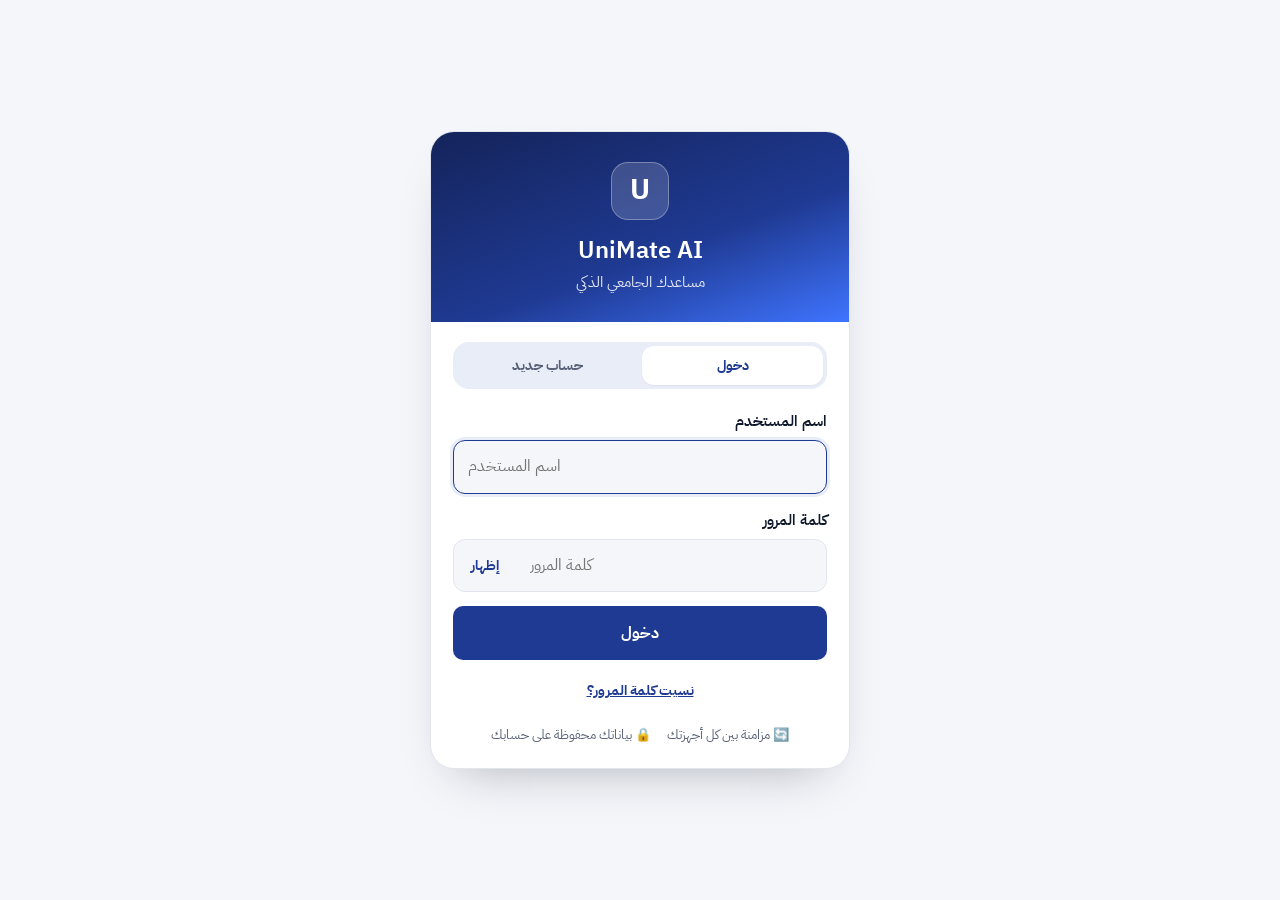
==== commit 02a481a8: "Add files via upload" ====
--- a/index.html
+++ b/index.html
@@ -27,13 +27,13 @@
 <div id="toast" class="toast" role="status" hidden></div>
 <dialog id="dlg"><form method="dialog"><p id="dmsg"></p><div class="inl"><button value="no" class="ghost">إلغاء</button><button value="ok">تأكيد</button></div></form></dialog>
 
-<script src="js/00-core.js"></script>
-<script src="js/10-study-plan.js"></script>
-<script src="js/20-forest.js"></script>
-<script src="js/30-assistant.js"></script>
-<script src="js/40-quizzes.js"></script>
-<script src="js/50-review.js"></script>
-<script src="js/60-exams.js"></script>
-<script src="js/90-app.js"></script>
+<script src="00-core.js"></script>
+<script src="10-study-plan.js"></script>
+<script src="20-forest.js"></script>
+<script src="30-assistant.js"></script>
+<script src="40-quizzes.js"></script>
+<script src="50-review.js"></script>
+<script src="60-exams.js"></script>
+<script src="90-app.js"></script>
 </body>
-</html>
+</html>
